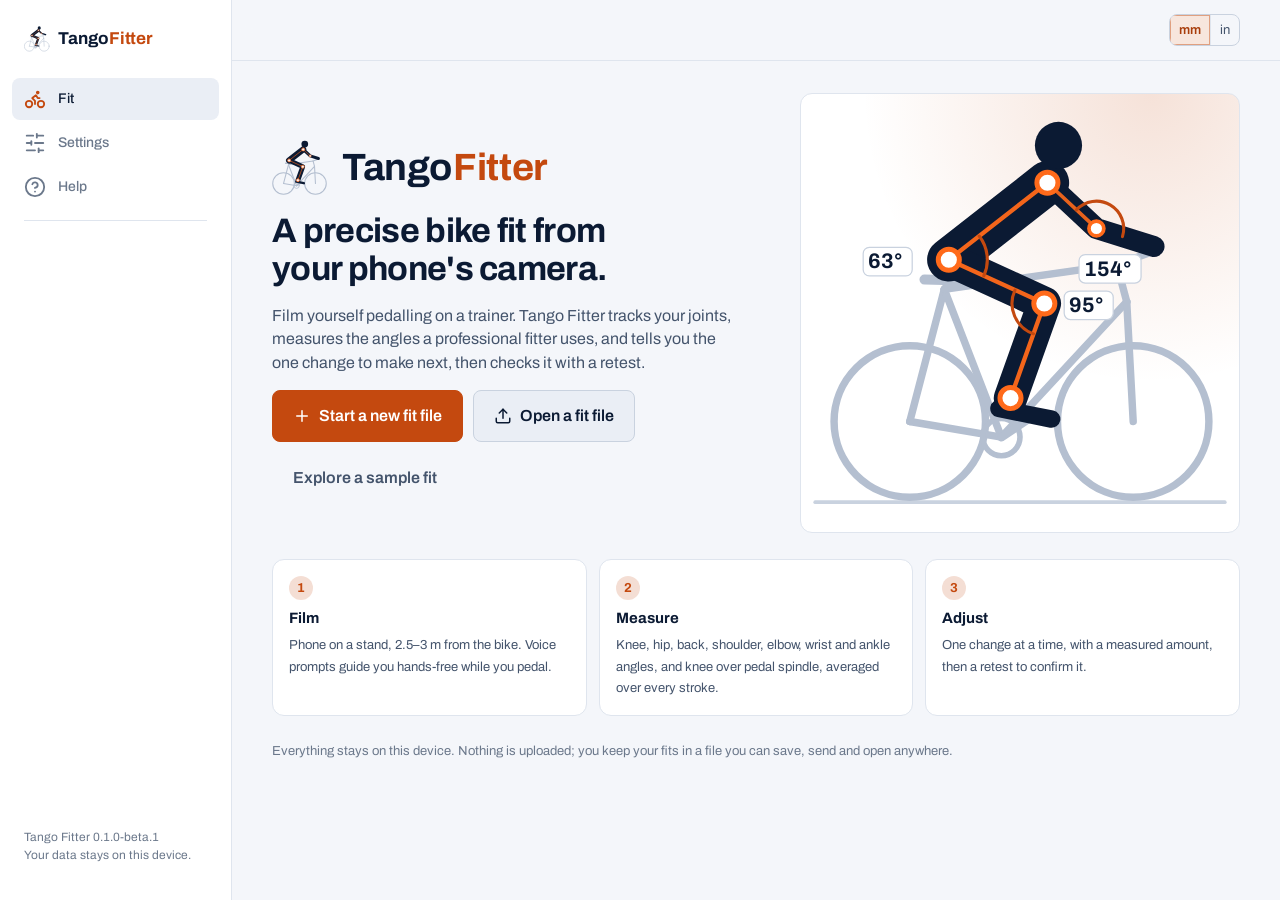
==== index.html @ b46b6b31 "Tango Fitter Beta 1 Single-file bike fit app: on-device pose tracking, six-tap calibration, side-vie" ====
<!doctype html>
<html lang="en">
<head>
<meta charset="utf-8">
<meta name="viewport" content="width=device-width, initial-scale=1, viewport-fit=cover">
<meta name="theme-color" content="#0A1220">
<meta name="description" content="Tango Fitter: a precise bike fit from your phone's camera. Measures your joint angles while you pedal and tells you the one change to make next.">
<meta name="apple-mobile-web-app-capable" content="yes">
<meta name="mobile-web-app-capable" content="yes">
<meta name="apple-mobile-web-app-status-bar-style" content="black-translucent">
<meta name="apple-mobile-web-app-title" content="Tango Fitter">
<title>Tango Fitter</title>
<link rel="icon" type="image/svg+xml" href="data:image/svg+xml,%3Csvg%20xmlns%3D%22http%3A//www.w3.org/2000/svg%22%20viewBox%3D%220%200%20600%20600%22%20width%3D%2264%22%20height%3D%2264%22%3E%0A%20%20%20%20%3Crect%20width%3D%22600%22%20height%3D%22600%22%20rx%3D%22132%22%20fill%3D%22%230A1220%22/%3E%0A%20%20%20%20%3Cg%20transform%3D%22translate%28300%20306%29%20scale%28.8%29%20translate%28-598%20-340%29%22%3E%3Cg%20fill%3D%22none%22%20stroke%3D%22%234A5C7C%22%20stroke-width%3D%2212%22%20stroke-linecap%3D%22round%22%20stroke-linejoin%3D%22round%22%3E%0A%20%20%20%20%3Ccircle%20cx%3D%22412.4%22%20cy%3D%22514.8%22%20r%3D%22122%22/%3E%3Ccircle%20cx%3D%22772.4%22%20cy%3D%22514.8%22%20r%3D%22122%22/%3E%0A%20%20%20%20%3Cline%20x1%3D%22412.4%22%20y1%3D%22514.8%22%20x2%3D%22560%22%20y2%3D%22540%22/%3E%3Cline%20x1%3D%22412.4%22%20y1%3D%22514.8%22%20x2%3D%22468%22%20y2%3D%22302%22/%3E%3Cline%20x1%3D%22560%22%20y1%3D%22540%22%20x2%3D%22468%22%20y2%3D%22302%22/%3E%3Cline%20x1%3D%22468%22%20y1%3D%22302%22%20x2%3D%22746%22%20y2%3D%22262%22/%3E%3Cline%20x1%3D%22560%22%20y1%3D%22540%22%20x2%3D%22762%22%20y2%3D%22322%22/%3E%3Cline%20x1%3D%22746%22%20y1%3D%22262%22%20x2%3D%22762%22%20y2%3D%22322%22/%3E%3Cline%20x1%3D%22762%22%20y1%3D%22322%22%20x2%3D%22772.4%22%20y2%3D%22514.8%22/%3E%0A%20%20%20%20%3Cline%20x1%3D%22468%22%20y1%3D%22302%22%20x2%3D%22478%22%20y2%3D%22286%22/%3E%3Cline%20x1%3D%22436%22%20y1%3D%22286%22%20x2%3D%22514%22%20y2%3D%22288%22%20stroke-width%3D%2216%22/%3E%0A%20%20%20%20%3Cline%20x1%3D%22746%22%20y1%3D%22262%22%20x2%3D%22815.9%22%20y2%3D%22236.8%22/%3E%0A%20%20%20%20%3Ccircle%20cx%3D%22560%22%20cy%3D%22540%22%20r%3D%2230%22%20stroke-width%3D%229%22/%3E%0A%20%20%20%20%3Cline%20x1%3D%22560%22%20y1%3D%22540%22%20x2%3D%22612%22%20y2%3D%22505%22%20stroke-width%3D%2214%22/%3E%0A%20%20%3C/g%3E%3Cg%20fill%3D%22none%22%20stroke%3D%22%23E9EEF6%22%20stroke-linecap%3D%22round%22%20stroke-linejoin%3D%22round%22%3E%0A%20%20%20%20%3Cline%20x1%3D%22475.3%22%20y1%3D%22254.2%22%20x2%3D%22634.2%22%20y2%3D%22130.1%22%20stroke-width%3D%2270%22/%3E%0A%20%20%20%20%3Cpolyline%20points%3D%22475.3%2C254.2%20629.2%2C324.6%20574.7%2C477.1%22%20stroke-width%3D%2254%22/%3E%0A%20%20%20%20%3Cpolyline%20points%3D%22556%2C494%20641%2C511%22%20stroke-width%3D%2228%22/%3E%0A%20%20%20%20%3Cpolyline%20points%3D%22634.2%2C130.1%20713.1%2C203.8%20805.9%2C232.8%22%20stroke-width%3D%2234%22/%3E%0A%20%20%3C/g%3E%3Ccircle%20cx%3D%22652%22%20cy%3D%2270%22%20r%3D%2238%22%20fill%3D%22%23E9EEF6%22/%3E%3Cpolyline%20points%3D%22634.2%2C130.1%20475.3%2C254.2%20629.2%2C324.6%20574.7%2C477.1%22%20fill%3D%22none%22%20stroke%3D%22%23FF6A1A%22%20stroke-width%3D%227%22%20stroke-linecap%3D%22round%22%20stroke-linejoin%3D%22round%22%20opacity%3D%22.95%22/%3E%3Cline%20x1%3D%22634.2%22%20y1%3D%22130.1%22%20x2%3D%22713.1%22%20y2%3D%22203.8%22%20stroke%3D%22%23FF6A1A%22%20stroke-width%3D%226%22%20stroke-linecap%3D%22round%22%20opacity%3D%22.9%22/%3E%3Ccircle%20cx%3D%22634.2%22%20cy%3D%22130.1%22%20r%3D%2217%22%20fill%3D%22%230A1220%22%20stroke%3D%22%23FF6A1A%22%20stroke-width%3D%228%22/%3E%3Ccircle%20cx%3D%22475.3%22%20cy%3D%22254.2%22%20r%3D%2217%22%20fill%3D%22%230A1220%22%20stroke%3D%22%23FF6A1A%22%20stroke-width%3D%228%22/%3E%3Ccircle%20cx%3D%22629.2%22%20cy%3D%22324.6%22%20r%3D%2217%22%20fill%3D%22%230A1220%22%20stroke%3D%22%23FF6A1A%22%20stroke-width%3D%228%22/%3E%3Ccircle%20cx%3D%22574.7%22%20cy%3D%22477.1%22%20r%3D%2217%22%20fill%3D%22%230A1220%22%20stroke%3D%22%23FF6A1A%22%20stroke-width%3D%228%22/%3E%3Ccircle%20cx%3D%22713.1%22%20cy%3D%22203.8%22%20r%3D%2212%22%20fill%3D%22%230A1220%22%20stroke%3D%22%23FF6A1A%22%20stroke-width%3D%226%22/%3E%3C/g%3E%3C/svg%3E">
<link rel="apple-touch-icon" href="[data-uri]">
<link rel="manifest" href="data:application/manifest+json,%7B%22name%22%3A%20%22Tango%20Fitter%22%2C%20%22short_name%22%3A%20%22Tango%20Fitter%22%2C%20%22display%22%3A%20%22standalone%22%2C%20%22orientation%22%3A%20%22any%22%2C%20%22background_color%22%3A%20%22%230A1220%22%2C%20%22theme_color%22%3A%20%22%230A1220%22%2C%20%22start_url%22%3A%20%22.%22%2C%20%22scope%22%3A%20%22.%22%2C%20%22icons%22%3A%20%5B%7B%22src%22%3A%20%22data%3Aimage/png%3Bbase64%2CiVBORw0KGgoAAAANSUhEUgAAAgAAAAIACAIAAAB7GkOtAAAQAElEQVR4AexdBWAbR9bWCs22zOw4iZM4Mcchh5kabJMyM16vDFf8r3Rtr8x4pXDDzOgY4pghjuPEzDJbsuh/shxZWu2sJFuwkqfdrGffvJl584123syb2TdsF%2B8R%2BMIIYAQwAhiBYYgAm4X/wwhgBDACGIFhiQBWAMOy2XGlMQIsFguDMOwRwApg2P8EMAAYAYzAcEUAK4Dh2vK43hgBjMCwRwArgGH7E8AVxwhgBIY7AlgBDPdfAK4/RgAjMGwRwApg2DY9rjhGACMwXBG4Xm%2BsAK4jgf9iBDACGIFhhgBWAMOswXF1MQIYAYzAdQSwAriOBP6LERguCOB6YgT6EcAKoB8I/AcjgBHACAw3BLACGG4tjuuLEcAIYAT6EcAKoB%2BI4fMH1xQjgBHACKgRwApAjQO%[base64]%2BOBYjgBHACDgsAlgBOGzT4ophBDACwxUBY%2BuNFYCxSGE%2BjABGACPgYAhgBeBgDYqrgxHACGAEjEUAKwBjkcJ8GAF7QQDLiREwEgGsAIwECrNhBDACGAFHQwArAEdrUVwfjABGACNgJAJYARgJlP2wYUkxAhgBjIBxCGAFYBxOmAsjgBHACDgcAlgBOFyT4gphBDACwxUBU%2BuNFYCpiGF%2BjABGACPgIAhgBeAgDYmrgRHACGAETEUAKwBTEcP8GIHBIBAcFBSfEDdhfLSvr%2B9g0huTBvNgBExEACsAEwHD7BgBIxBwc3NbsXzZp598uH/v9sz0M%2BWXC8%2BePrpj68Y9u7ZlnD8Fj%2BdOH9u%2BdeObr786ffo0I/LDLBgBiyCAFYBFYMWZDk8EvIXCu%2B687fdff8zLTv/8s49WrVg%2BbuxYH29vfTSCggITEuLuvuv2P/73U87FNFAVy5YuZuH/MALWRQArAOvibcHScNa2RMDF1eXppx4/dfzQW2/8a8aMFJNE8XB3B1Xx1RefHD20F6sBk6DDzENEACuAIQKIkw93BHg83r333nXy2MF/PPW4q5vrUOAYOTIS1MDO7Zunp0wdSj44LUbASASwAjASKMyGEaBAwN/fD0z5r7/6kq%2BPD0X0oEhxsTF//Pbzv99%2Bg83Gr%2BegEByGiQZbZfwLGyxyON2wR2D8%2BHG7tm%2BZMCHaEkjcftvN//vlB7ehTSksIRjO05EQwArAkVoT18V6CCyYP2/rpj8DAvwtV%2BSM6dN2bNsEdiHLFYFzHuYIYAUwzH8AuPqDQeDxxx7%2B/tsvnJ2dB5PYlDSjRo0EHWBoScCUHDEvRkALAawAtMDAQYyAEQjMnDn9maefJAjCCF4zsLi7u332yUdBgYFmyAtngRHQRQArAF088BNGgBaB6OhxX33%2BCdu6y7M%2BPt4/fPeVQCCgFQ1HYgRMRgArAJMhY1oCLI/VEPD2Fv74/VcwJLdaiZqCYKn5o/%2B8q3nEAYyAWRDACsAsMOJMhgUCb77xr%2BCgIFtV9YblS2%2B6cY2tSsflOiQCWAE4ZLPiSpkfgbjYmBXLl5o/X1NyfOmFZ/HGUFMAc3jeoVYQK4ChIojTDwcEwOj/9luv2bymsBjw2KMP21wMLIDDIIAVgMM0Ja6IBRG45eZ18XGxFizA6Kzvu%2BeukGCbmaGMFhMz2gcCWAHYRzthKW2IgKury7P/fMqGAmgXLRDwX3zxOTUF3zECQ0QAK4AhAoiTOz4C8%2BbM8fYWMqeeixfOd3dzY448WBL7RQArAPttOyy5lRBYuGi%2BlUoyrhg%2Bnz9n9izjeDEXRoAOAawA6NBhdBwWzioI8Hi8ObNmWqUoEwphmk4yQXTMyiQEsAJgUmtgWZiHwMSkRJt8%2BUWPxOxZM0Az0fPgWIyAQQSwAjAIEWYY1gjMmjWDgfX3cHdPmYoPjWFgy1hJJHMVgxWAuZDE%2BTgmAokJ8cys2Pjx45gpGJbKjhDACsCOGguLagME/Hx9bVCqEUW6e7gbwYVZMAJ0CGAFQIcOjsMIeDCwn%2B1rFcZqpj7p8M0%2BEMAKwD7aCUtpEwS4XK6Xl6dNijZYqJ8fQ6cmBiXHDMxBACsA5rQFloRxCAiFQsZutvFw92AcXlgge0MAKwB7azEWFth6CIhEIqlUar3yTCmpvaPdFHbMixGgQAArAApQMAkjoEZAJpO1trapw0y7NzY2MU0kLI/dIYAVgN01GRbYqgg0NjG0n2WsYFZtnuFWmLnrixWAuRHF%2BTkWAowdaGMF4Fg/NNvUBisA2%2BCOS7UXBBirAJoaGDo1sZeWxXICAlgBAAj4wgggEbiYnYOMs3aETnmFxcU6z/[base64]/lMvlTKhRVVX1n39uZIIkWAYHQAArAAdoRFwFiyNQcql0%2B47dFi/GiAL%2B8%2BEnvb29RjBiFoyAYQSwAjCMEebACAACn33xlUQigYD1L02JoId2792necQBjMAQEcAKYIgA4uTDBQGwvXzw0Sc2rG1PT8%2Bzz71kQwFw0Y6HAFYAjtemuEaWQuCXX37buWuPpXI3lO/rb/67oLDIEBeOxwiYgABWACaAZRtWXCqTEHjplddt8gnuXxs2b922nUlIYFkcAQGsAByhFXEdrIaAWCx%2B6NEnu7u7rVYiFJSWnvnGW/%2BGAL4wAuZFACsA8%2BKJc3NkBIICA5/951Mbfv/FxcXFavVsam5%2B/ImnZTKZ1UrEBTEHAUtLghWApRHG%2BTsCAgkJ8f/7%2BftzZ4498fgj/gH%2BVqvSnr37Z8xa0NzSYrUScUHDCgGsAIZVc%2BPKmoyAq5vr22%2B%2Btm3zn7NmzTA58RASyOXy/3vn/Sf/8azN954OoRI4KdMRwAqA6S2E5bMhAvPmzD52cO%2Bdd9zKZiPfFCWLBZd5hTxzNnXNjbf8/Mtv5s0W54YRICGA/FmT%2BPAjRmBYIcDn89979%2B2ffvzGoMGHYLHgYplJDZRcKr3jrvvuvPv%2BvPwCyBNfGAGLIoAVgEXhxZnbJQLBQUE7t2%2B6Zf1NJkmvVgMmJdFmvnz5ygsvvbpk2aqz585r03EYI2A5BLACsBy2Q8wZJ7cNAnNmzdy/b8e4sWOtULxCoci8kPX%2BBx/Pmb9k4ZIbtmzFO/2tgDouYgABrAAGsMChYY4AGPpfeP6Zn3/61sPd3TpQtLd3vPDSv7774adr1yqsUyIuBSOgjQBWANpo4PDwRcDH23vzxt8fffgBgjDBlsNpuCwoOuKcscH1xFfO534V5O7hXc1gyYz11unl5fnDt19xOJzhizuuOSUC1iJiBWAtpHE5DEYgKTFh357tE5MSjZSR03zVfc9bvh/O9Pl8ieefj7jvfM31yCfu%2B/7tuflp4Y%2B3%2Br%2BT5PXbg045u1hKw/uDRo2KfPyxh40sF7NhBMyLAFYA5sUT52Z/CDxw3z2bNvzm7%2B9njOjs9nqPLc/6fLrQ%2Bfzv7LZa6iRSMf/ScY8tz/h8sQwC1Dxa1Ccff2TkyEgtAg5iBKyEAFYAVgIaF8NABFzdXH/49stXX3mBy%2BUaIx6n8Yr3N6udcnYaM7SHDDkNpTAVcDn9PYRpLij9ww/e0WLAQYyAlRDACsBKQONimIZAeHjYvt3bFyyYZ6Rg3Oo87%2B9uYnc0GsmvYXM7%2BB%2B3fQb6d7BBpaRM1STBAYyAdRDACsA6OONSmIXA/Lmz9%2BzcGh4WaqRYbFGV8Jd7CHG7kfwkNpdzv7ic%2BpZEJD2uWbWSRMGPGAFLI4AVgKURNjl/nMCiCBAE8czTT/7w/dfuRu/1JMQdwt/vJ8Rt%2BoIdriX%2BL499w3Fu0Fbe5P3cJ9I5v5Wxm8QUa79uhz7iFx/Vz0FDWbp4oUAg0DziAEbACghgBWAFkHERTEHAw93j9//99OQTj4IaMF4mt8MfcxrKSPxFbax5hzmrT/LeL%2BAer2e3y4iCNvYvVziPZnDj9vJ/usxW6G0B8tz2IoGeQ8CCxJLFC0ml4EeMgEURwArAovDizBmEQPS4cXv3/D3dRFM7p6XCOf1PUjX%2BW8SevJ%2BX1ky9f79NSjyVyZ17hCeS6KQjelpdTv%2BgQ9J9WLFimS4BPw03BKxdX6wArI04Ls8mCKxZvXL7to2hIcGmlu58/g/Snp/zjcRrOVxFvws4ZH6ZzexH0smbi1zO/85SyFFpkicmoaIwHSNgCQSwArAEqjhPBiHA4/HefefN/370vkDAH4RYTgX7tVN1SZV3nyN369oM2uE91extFTrfFROSTn7ZGW0e7bCnh0d4eJg2BYcxAhZFACsAi8KLM7cxAoGBAds2/3nrzesHJwe3Ko/0tdfmCnZVj06fTp/zJ0VkM5FT/gFUEqDHxcTAHV8YAesggBWAdXDGpdgAgWnTpuzd/Xds7OC7VF51Dknuc42mvTLZIqKjV2dTELcql5Sn9mN4uLE7U7VT4TBGYHAImPZrHlwZOBVGwPoIPPboQ3/87ydvoXAoRet/9nW20YThPxStZBGpzTpvGaeT7lMyVzc3SIUvjIB1END5aVqnSFwKNQKYaiYE3Nzcfvz%2Bq%2BeffZrNHurPm93VrC1UQ4/yWpfJecKisXYmRFcLzTqwO1YA2mDhsIURMPnXbGF5cPYYgSEhMGb06D07t86fN3dIuVxPrOQ5XQ%2Bq/gr5LIKlVIVM%2BSckfd3F5rLY5IUBU/LDvBgBsyGAFYDZoMQZ2RyBG5Yt3bF9c0REuLkkUbj5amfF4xBjPUxWAAleOkkUbnRuRzu7urRLxOFhgoCtqokVgK2Qx%2BWaEwEOh/P6v17%2B4vOPnZ11xuxDLEPh4kPKIU63NyfFUj4m%2B%2BgqAA8dpUJK0tBIt0JAYsaPGIEhIoAVwBABxMltj4C/v%2B%2BWjX/ce8%2BdZhdFGh5PyvPxhLGP%2BAAAEABJREFUMXLSd2EkBtLjbSPkzrqfDUhDyHlqJykpLtF%2BxGGMgEURwArAovDizC2OwKTkiXt3b09MpOtVBy2E3H%2BM3GeEdvJkX9bjYxXaFJqwn0D58UQZiUEcq%2Bfv4TqHQqHIukjeeHo9Ev/FCJgfAawAzI8pztFqCNx7711//fGLr4%2BP5UrsnnE/KfO34uRhLjpWHRKD5vG7KTIPns62UVnAWOmIyRoGUkAsFvN4uvMFEgd%2BxAiYFQGsAMwKJ87MWgg4OQm%2B%2BfKz1199iWvcYV6DlqsnfrVSoLM3H0w6x%2BZLp/vRzQM8ecq/pksXB5P1ROfi52kkcXFx2fjXb0IvLxoeHIURMCMCWAGYEczBZYVTmYxAeHjYju2blyyxuPNkdlud8Lf7WQopScRgV9bBedL3EmQ8gtzFA%2BecAHnWMumqMHKUNDS2d8wcYKC5JoyP3rZ1g78/3U4hmuQ4CiNgEgJYAZgEF2a2PQLqw7zGRkVZWhReeZr3Dzdz6wpZVDv3CYJ4apyiam3vnjnS12Nly0MUj0bJf5kmLbihd%2B9ceaAzhXSEpIvTUkERoUuKHBGxY9umESMidMn4CSNgfgSwAjA/pjhHCyEAfe7zz/3TpMO8Bi2Jy9mfvP58lFCfAkYQqi/CCIqXxY1HzA1UvjhBsXmm7KOJ8vURyhE65qLr5SuVCmdPoqfD64%2BHuI2Xr1ORf4OCAv/esmHc2DFIDhzhGAjYuhYUv2lbi4TLxwhQIACW8d//99NjjzwIaoAi2nwk6KY9Nz7pevwLFkvLyk8QssAx0rBB%2BetncxTOXkoOXyVjd5vnH4/wavJVYdp/QqHX5o1/JCTE0XLhSIzAkBDACmBI8OHE1kEgNmb83t0mH%2BY1CNk4DZeFP9/Gv3yalFYybkHLg1tED23snvUIKYr%2BURYY3fTk/t7RKQNski6PDU/yrmUMUBAhd3e3DX/8mjJtKiIekzECQ0UAK4ChIojTWxqBW29Zv3XzX2AVsXRBgvwDwp/v4IgqdQpiczsXv9h%2B00csvjOLYHcueq7lsR2ygHE6PFQPSr5z59KXgFnhN7J9/Se9Y%2BcNcEnFHpue4ZeeGqAgQk5OTr/%2B/N2C%2BVppEZyYjBEYBAJYAQwCNJzESgjw%2BfyPP3zv3X%2B/CQHLFqmQux380GPHS4RMrF2QwtVHdPcvPZNu1SbKgmNantjVdsuX4onrgEE7ShVmc3tHTutc8mLzPw53T3%2BAxe7z%2B8bmdqx5RxJ3g4pB/U8hc//7JafcPeonmjuPx/vum89XrdRKS8ONozACpiCAFYApaGFeKyIQEhy8fdvGtWtWWbpMoqvF67cHnTP%2BJBUkDY1veWiLLCSWRFc9EmxJzJL2Ne81vZzW%2BK%2Bs5qcPiR7c1PL4rqYXzzW8Vdh63%2B/dMx5UeAaqOLX%2BdS57VTzp5gGCUum67x3njI0DFESIzWZ/8vEHt9%2BmlRbBickYAZMQwArAJLjMyYzzokFg1swZe/f8PT7asKWFJhNjorhVud4/rOdVZZGYu6fc2XrXz0pXbxJd/1Hp5CH3HSmNmCgLGq9w9wczkT6PhtI1/%2BnumQ9qHiHgcvQzl9M/QoD%2BIgji32%2B/8dSTj9Gz4ViMgEkIYAVgElyY2RoIQDf3y0/fenp4WLow5/S/hL/dx%2B5s0i5IyXNuW/9J18Jn%2B6032nHmCPdMv69r0XPaOTmf/cnt0IfaFFT4n/944rVXX0LFYjpGwFQEsAIwFTHMb0EEPNw9fv35e%2BjmwOhhwWJYLNUnvj/e5nboPyyFjrM2ufcI0f1/9Y6Za9HSxUk3dq58k0UQmlIEWX%2B7737TGD%2Bj9917F5iDCGIgrSYTHLAfBJgiKVYATGkJLMeYqKjdu7bOnjXD0lAMfOKrW1Jv1OyW%2B/%2BS%2B0bqki3yJBm/uGPt%2B6pvjK9nzy846LH9RZJCuh6p83f1qhWwLGxpJ0g6ReIHB0UAKwAHbVh7q9aa1St37dgSHhZqacFdzv7o9ecj/Z/4agojOJ3zn2m7%2BTOWwEVDs3SgN2pW%2B83/ZWmdOsm7dNpj8z9ZMonBohcumP/rz98JBKTTJg2mwwwYAR0EsALQgQM/WB8BDofz9puv/fej9wWCvm9lLSbB9U98v2TpnuurcPYS3fVTz7S7LFYyOWPNszRiUvutX7Cc3DUU3tVMz7%2BeIHq7NBRUYHrKtA1//Orm5opiwHSMgEEEsAIwCBFmsCAC/n2Hed15h85Ge0uUx0F84isLjhE9tEUWlmCJQo3JUxoc03rHd0qXARfQ3Jp8z98fYXeLDCZPTIzfvPEPLy9Pg5yYASNAiQCbkoqJGAErIGDRw7y05RcUHBT%2Bcif5E18Wqyf5VtHdvyrcbex7GVYd2u7%2BSekZoJGZ03jZ87f7YaVaQ0EFoseN/XvrRn/sPhoFEKbTIoAVAC08lojEefYh8NAD923481eLHualKkf9ie/2Fwlpj%2BpR86/PwUPnkhdZHMuewNXTI66srNIUiwrIPYNb7/xB4R2mYWC31nr98aCR7qP/3rohNDREkxYHMAJGIoAVgJFAYTazIeDs4vzNl5%2B9/NJzHE6fmwSzZUzOCPWJr8KVwsEDObE5nisqq1auuWnxslWZF7IM5qdw8wMdIPcbreEkOpqMdB%2Bt/moau4/WQIcDRiKAFYCRQGE28yAwcmTk7u1brXCYF%2BoTXymNgwfzVLE/l%2BMnTy1bseby5Ss9PT2333nv0WMn%2BiPQf5TOnm13fgvLEgMsRruPhrkUrAdg99ED0DEyxDShsAJgWos4sjyLFy/YtX3LqFEW32jvnLFB/xNfQLZ76l1GOngA5kFfcrn8Px9%2Bct/9j3R19m/m6e2VPvjw47v37DOYp5Lv2nbbl9IRyQOc2H30ABY4ZGYEsAIwM6A4O0oE2Gz2Ky8//%2B1Xn7u6ulAymI3Y2%2BPx94tuBz8gfVHV7%2BBhwTMWcvCgkV/U2nr7nfd9890PGoo6oFQqn3r6uY2btqgf6e5cQfv6T6RjZg7wSLH76AEwcMiMCGAFYEYwcVbUCPh4e8N674P330sdbT4qLJl6/3K7oPAgKUu5MFz0wEZLO3iAQvMLCpfesDotHXHYC4v18qtvfPb5V8Bp4GJz29d8oO8%2BWr9q%2Bvlg99H6mGAKCgGsAFDIYLp5EEhIiN%2B3%2B%2B/Jk7RsGubJmJwLv/Sk8KdbOY1XSBG9UbNbHtgo94kg0c3%2B%2BMefG9fedGt9XQN9zp9%2B/tUbb/4bJgT0bCyC0Hcf7bbrTew%2B2gBuONoUBLACMAUtzGsiAnfecevmDb/5B/ibmM5EdqXS9cSXnhv/QUj6be796QlO54JnreDgoadH/NiTT7/2xttSqbS/aNo/v/3xF5iDFAqtM4cR/F3zn%2B6e8YB2JHYfrY0GDg8RAawAhgig8cmHF6eTk%2BDzzz5%2B%2B83XwCJh0ZoTPW2eGx53OfMjS9c/Zr%2BDh6l3WrR0yFy913P//kMQNv7as3c/LAsbozB6ZtyP3UcbDyzmNAkBrABMggszG4VAeHjYju2bVyxfahT3EJi4dcXeP9zCv3KOlIfMWg4eNHs9SQIY83js%2BMm77nmwu7vbIPMQ3Ud/8N6/CUJXPRosEjMMDwSwAhge7WzFWs6fO3vPzq1jo6IsXaYgb4/wl7vY7bWkgnqs4uABDDgffvyp9l5PkhjGPJ5PS193yx3t7e0GmYfiPnr9urXYfbRBhC3LwNTcsQJgasvYp1z//McTP3z/tbv7gHtLi9RD1uu27/88dv6LJe/Vzl/JdWpf%2B6EVHDyIWltvu%2BPer7/5Xrv0wYULC4vX3HRrU3OzweS92H20QYwwg4kIsE3kx%2BwYAWoE1Id5PfXkYwRhWWsDu61O%2BOs9zlnbSHLIPUNE9/8lGb%2BQRDf7o8G9nqaWeOVK%2Beq1N1dVVRtM2O8%2BWjDgAhq7jzYIGmagQQArABpwcJSxCESPG7d3z9%2B2PMxr9HTRg5vkfiONlXiwfH/%2BtcmYvZ662Rt%2Bqq6uAR1QVkbew6qfUhoc03bHt/ruo2ExXJ%2BZREnE7qNJiAz7R6wAhv1PYMgArFm9cvu2jaEhwUPOyUAGLmd/8frzUfJhXix219wn2m75SunkZiD90KIlkt5//PP5f73%2BljFbdwZRVHNLC9iCCgqKDKaV%2BY3Wdx/t9fuDMDcymBa7jzYI0bBiwApgWDW3mSvL4/HefedNKxzmxZJ0e2x5xvX4ZyyWzt55pZNn653fd0/X2Slv5kr2ZVddU7Nqzfpdu/f2PVnq1tHRAWvCxrgOleu7j26pxO6jLdUwjpsvVgAWb1tHLSAwMGDb5j9vvXm9pSvIaSr3/uk2QckxUkGygHEtD22WRlj8G%2BPjJ08tXbam5NIlkgCWeOzp6Vl38x2HDh01mPnQ3UdPnz7NYCmYwbERwArAsdvXUrWbNm3K3t1/x8bGWKqA6/kKio4Kf7qN03L1OqH/b0/SjaJ7f1N4DJyi1R9h1j8KheLjTz6/7/5HOjo7zJqxgcweefwpo1yHGnIfDbrT%2Bfzv7ttf8f5mtf9bMd5fLPfY%2BpzL2Z%2B5tQW%2BPj5//O%2Bn9POn3n33rXlzZsNkzoBMONoREcAKwBFb1cJ1euyRB6Hv8BYKLVuOQu56%2BGOPbc%2BSD/Pi8NtXvdO57DUWl29RAdR7Pb/86luLlkKZubLPdegvv/5OGatNRLqPvprmeuIrny%2BWue95y/nCZm51Pksq5taXOGXvcNv/rvdXq9z3vg0UP1/fW9ev%2B%2BnHb3Ky0r7/5ssVNyxzd7PwFl5t6R0/zPQaYgXA9BZilHxubm4/fv/V88/9k8227C9HfZiXSxq5B1R4BLXc/4ckdrmlYTH7Xs9BCPz2v98zynWovvtoSafw57tdj3zCkiN9Ezmn/ubz5XJudZ5aMGdnp4UL533%2B6UdZmWdBu991523%2B/r7qKHx3YAQs%2Bxo7MHDDsGpjRo/es3Pr/HlzLV13blWu9w/reVVZpIJ6I6e0PLRJ7j%2BGRDf744aNFtnrOQg5P/38q5deeR0mBAbS9rmP7p2wWMWmVHC6W0nHIajoev84zde8v1/PabisHcPlcmFt4K03/pV27tSuHVuefOLRsWMsDri2ADhsTQSwArAm2nZc1g3Llu7YvjkiItzSdXDO3Cj87X52Z5NOQUpW18yH2277VunkoUM394N6r%2Bcr/zLPXk%2BzSLdp81ajXIcSRMeKN8WTbmaL21kspabomi7WixfZ8w5zfLfwZhzk/iODXaa9nCGXem56GqUtYmMmPPP0kwf27Th57OCrr7wweVIyQVj2Kz%2BN2DhgHQSwArAOznZcCofDee3Vl7/4/GOwEli2GjKJ%2B45X3Q68z1LoGC6UArfW27/pnv0oy8K9j3X2eg4CQ7XrUFBOBtPKvcMJLbPPz5eJxP28L0u4ac2cHjlxUcT%2BsYw7cR/v//IGXnxufbHrsS/ocw4PD3vgvns2bfgtI%2B30B%2B/9e/78uXy%2BZRdg6OXBseZCYOB3YK4ccT6OhAAYgrds/OO%2Be7fpi48AABAASURBVO%2B0dKXYrTXCn%2B90yidvtJf5jW55aIt0pMU3LJ45c85qez0HAeax4ydvv/Neg65DXU7/qMn8VD3xZCavU0Yes0uVxPsF3O8uDbz7rmd/Yil1PrDQZEIK%2BHh7r1%2B39sfvvrqYmfrd11/cuHa1p4dl52QkAfCjeREY%2BBGYN1%2BcG8v%2BIUhIiN%2B7e3tiYrylq8K/fNb7h5u5DeSN9pIJy0T3/6nwDLKoAAqF4pPPvrzzngesvNfT1EpdyLq4jtZ1KCHp4jaWqrPtkirvSeWqw5T3V3M4VZrjc6Ribl0xJRuK6OLivGjR/I/%2B8%2B6FjLN//fHrPffcGRBo4WN/UKJg%2BhAQwApgCOA5dNJ7771ry8bffX18LFtLpdLl5DeeGx4nJNqWaRaLzetY%2Bmr7mndZXIFFBWjv6Ljr3gc//%2BJri5ZirswLaV2H8iqyWMp%2B6396M7teTNCUCxahQ3UDDLyKizTMNFFgIZw2dfIb/3r5/JkTe3f//fRTj4%2BPjqbhx1GMQgArAEY1ByOEcXISgMX/9Vdf4nLphpBDl5XoUR3m5Xr6O9ZAR6TKVeHuL7r3f%2BKJ61QPlvyn2uu5bPXZs6mWLMTMedO4DuVVDnTiBa26mFJJkSca4OFVZVOxmEYbHz3uH089vnf3ttMnj8C6ESgGS28XNk0%2BK3LbS1FYAdhLS1lJTlju27F98w3LbHaYlzR8YstDm2VB4y1d4QMHDq9YdVNNba2lCzJ7/tXVNTeuv7WktN/ao8mf3V6vCTdJNEFkoEkyoAA4bebEITQkGNaNwDSUfSEVzESLFy%2BAUQVSDhxhOwSwArAd9swr2caHeSlZ3Sn3td75g9LZy6LYyOXyd9/78NEn/mHRUiyaeUND07r1d5Bch8oCxmoKjRX224I0FP1ArNcAj8zfIie4ubu7w0Lxt199npWR%2BsO3X8ICspenp74kmGIrBLACsBXyzCqXIIjnn/unNQ7zksvc9r9LcZgX36Xt1i%2B75j3FIiz7m2xqbr719nt%2B%2BOkXCzaAVbJWuw5NPZ%2BmKU0WPDBtitPq3DUMpECC94ACkFp4yuXs7LRgwbwP3vs3LBpv2vDb/ffeHRQYSJIHP1ofAcu%2BbNavDy5xEAgIvbx%2B/99Pjz3yIEEM2AQGkY/BJOyOBq//3et8YTOJU%2B4zouXBzb2jZ5DoZn%2B8eDFn%2BYo1GZkXzJ6zTTLs6em5654Hjx47oS5dGjRBHYB7lAdrfbgcAqhrhp9ifsDA1k9t5YFKYhY6rApMnpT8r1dfPHfm2P59O555%2BsnYmAG9ZZYicCbGI4AVgPFYOSYnvH57d/89PWWqpavHq8gSfr%2BeV9PvfEZTnGTcgpb7NyiEoRqKhQK//7Fh3S13gPHEQvnbJFuZTPbgw4/3uw7lO4uTbtSI8cNUGUoHTPdTbJ0p5bD79T2su8gCbdALjxsz5sknHt21Y%2BvZ00fffP3VlJSpHA5HIz8OWAEBrADMDrI9ZXjrzeu2bPorKMjik3Hn1N9UR1b1tOqgw%2BZ2Lnqh/aaPWHxnHbq5H3p6xE8%2B9ezrb/6fXE43KDZ3sVbKT9nnOnTjpi1QXseyVxRu/U7cuGzilxQ5dPSJQgVb7RxCqZzgqfhxivTQfJk7v7/3Z3EF7Td9yLLw5A9ko7mCg4Luvuv2P3/7GQxEn3z8wdKli8BkRMOPo8yFAFYA5kLSzvLh8/kff/jeu%2B%2B8JRBY%2BJv%2BvsO83I7%2Bl6XU6XwVrj6iu3/pmXybpYGrqq5ZvWb9nn37LV2QbfN/%2BdU3PvnsS6WTZ8fK/9OWZGmI8sxiWdM66emFvQ039aYvld0aOWD6B87Ohf%2BUe1vcxRMUZMzl6eGxetWKr7/49GLm%2BR9/%2BPqW9ess7nXcGLEclwcrAMdtW3TNQoKDt2/buHbNKjSLeWI4TdSHeUlD41se2iILiTVPMehcTp46s/yGtZcu6zi8RLPbd8znX3z90iuvi6MXdKfcQ6qJgMNK8mG58q6P%2Bq9HS8bN65527/UnBv2Fccn8uXPee/etjLTTWzf/%2BdAD94WGhjBIPpQo9kZn25vAWN6hIjBr5oy9e/4eHz1uqBkZSo88zGvKHa13/ax09TaUwZDiFQrFfz/94p77HmrvaB9SRnaVeNPmrU8/80Lj3Oda7/4J5lg0sisFrh2r/912x/csNqPN7mw2e2JS4ssvPXf6xOFD%2B3c/9%2BzT48YO7HalqSCOMgYBrACMQclxeGDN7ZefvoWJtmWrpFS4Hv1U/zAvJc%2B5bf0nnQufs3Sn09befu/9j3zx5TeWrSYjc9%2B1e%2B%2ByFWuyZQHN/zggmbCIUkZY9W1%2B6kBP8i2UsYwlRkWNevzRh/bv3f77rz%2BCVmCsnHYkGFYAdtRYQxLVw93j15%2B/f%2BbpJ2FINaSMDCUmukVefzzskvoriVEuDBc9sLF3zFwS3eyPhUXFYPY5dfqM2XM2lCFT4q9evbZy9bqX3/n00tw3G1/JaHl4W/u6/3Yueq597QeihzY1vZgKd0u72LMoFjNmpIBd6P/eeh1/YDxEnLECGCKA9pF8zOjRYPaZPcviG%2B25NQXeP9zCu5ZBwqU3anbLAxvlPhEkutkf/96%2Bc82Nt1TX1Jg9Z/vKUC6Xb9i0ZeqMOc%2B%2B%2BeG%2BoibRmEXdsx4RJ90IY3%2BFu5991QUl7R2337J18194lRiFjzF0rACMQcm%2BeW7oO8wrNCTY0tVwurBF%2BOs97I4BjzR9JbI75/%2Bz7ebPWAKXvkdL3SSS3ldefePZ51/u7e21VBl2mO%2B2v3c8/NiT42OTHnzkiQ2bt7S2tdlhJZAiTxgfvfGv3/A8AAmQoQisAAwhZHQ8Axk5HM7bb772hbUO83Lf/w7pMC%2BFs5fo7p97pt1taXBqa%2BvW3XwbjHktXZD95n/kyLFXXnkjKTll/S13/vjzrxUVlfZbF23JYWHg%2BWef0abgsPEIYAVgPFZ2xqk%2BzOvOO261tNzIw7yCY0QPbZGFJVhagLPnzi9fsTYvv9DSBTlA/kqlMiPzwjvv/mf2vMVLl6/56L%2Bf5eUX2Hu97rv3Trw1aHCNiBXA4HBjeqqJSYl7d9vyMK%2BeiTeL7v7VCubmr775/o677hO1tjK9SZgnX3FJyVdffwfLxVNSZr3x1r/Pnk2VyWTME9Moie6%2B%2B3aj%2BCzFZK/5YgVgry1HI/ecWTP//P2XQRzmpfOFKE0B16NcTn/vufEJ0mFeSq5T%2B9oPO5e%2BzOJY9jyZjo6OBx589KOPP70uDv47SAQaGpp%2B%2B/2vO%2B6%2BPzE55elnXti372BXp%2Ba4yEHmaeVka1atdHNztXKhDlAcVgAO0Ig6VVi2dPEP338lECAdPND08v3fidJwXC%2BK6Onw3Pik68mvWWonM9fpcs8Q0f1/ScYvvE6w1N%2BS0tIbVt109PhJSxUwLPPt7OzcuWvP40/9M3FSyv0PPAqLxo2NTXaBBPzgJ0%2BeZBeiMkpIrAAY1RxDFWb9urVffv5f%2BqMc%2B3t5mqIMcXAaLgt/vo1/%2BTQpj97R00UPbpL7jSTRzf64e%2B/%2B1WvWM2cZ0%2BwVtHmGUqn02ImTsGg8edqsG9fd9t0PP5WXX7W5VPQCjIqMpGfAsfoIYAWgj4m9UiZPSv7gvX8ThKH%2B2/T6aU8JBPkHhD/fwRGR9pAQXbMfb7vlK6WTm%2BnZm5ACjNRvv/P%2BU/94Viw24sxDEzLGrEgEsi5mv//Bx/MWLlu0ZMWHH3%2BanZ0LK8lIbttFeHh62K5wey0ZKwB7bTmS3J4eHl989jGJiHyUS3ll51yPfe6%2B41XPPx/2%2BvVujy3PuO17xylzs/a5sprk/SpFLnM78IHHjpcImVgTBQGlk2frnT90z3wQwha9mpqbb7vj3l9%2B%2Bc2ipeDMUQiUXi77%2Bpvv19x0y%2BRps//1%2BlunTp2BiQKK2fp0GBxYv1B7LxErgCG3IDMy%2BPjj9/39DX/hyRZVemx7we%2BdJOEvd4ECcM7cJCg6yr981ilnl8u5Xzx2vOL7n%2BneX61yytnJUmqP%2B1n9h3llbtC1%2BbNkAeNaHtosjUi2NAwXHeswL0vDZdH8m5qa/vxr0933PZSQPO2pp58Di1xnR6dFSzQm87raOmPYMI82AlgBaKNhr%2BF1N62ZP3cOWXqdDpzFkkncd73u%2B9/5Thf/Jnp7yMxaz9zaAo8tz/p8sYRXcVFN5mkf5tU/HVDFiBPWiO79TeERoHqw5L%2Bff/l97bpbGxrsY0HSkkgwK%2B/uru7de/aBRS5xUso99z7814bNDfUNthIxN8/uP2iwPnRYAVgfczOXSBDEM/94iiJTrZ6aEHcKf7rDOf0vlnLgGFiKJFokTkOZ8Jc7%2BaWnndP%2B9Pr9QXaP7kZ7Dr991TsdN7zB4iK3G2llNvig%2BjCv/3vnvcFngVNaHgEwv5w8ffrV196cMn3Omptu/eqb78vKyi1f7EAJPT2SouLigWdrhey9HKwA7L0FWcuXLgkMohuDE%2BIO4U%2B38Sr7h/MmVFgq9vrfvW4H3mWRDvPyCGq5/w9J7HITshoU67VrFauHwWFeg8KGuYmys3M%2B%2BvjTBYuXz5yz8IP//Bdsd1ZYND50dPg6fx3KTwErgKGgx4i0jz1Gu/qqkHtuepJbi3ST0CRW5ooIha7FX7tihFTCUgx8INobOaXloU1y/zHaPJYIHz12/IZVNw2Tw7wsAaDN86yqqv72%2Bx/BdjdpysxXXn3j%2BMlTEkmvhaT69NOPLJSzY2eLFYB9t%2B/EpMTocXRne7nv%2Bze/lGJwdKCGuC%2BVM2E3N2KHYNpBnv9W/pKj3P/LY3f0kpYOVPgQvWKWQgHLv90zHmy77Vulk8H9dhSZqDIy7p9Cofjwo08eeOjxzs5O41LYiAsXaxwCzS0tGzZtue/%2BRxInTXviyWd27t7badYvjf/3259Xr14zThbMpYMAVgA6cNjdw7KlS/RkHuh8eRUXnc//TmKo6GLdfJp74ynepmucq139P4AeOXG6kf1%2BATdmL/%2Bvcq3Vg%2BuJCYW89fZvuuY8ziIoYq9zaf728QwIoqEbDrSIRHfcff/X3/5gmBVz2BUC8HMQOHtcrmrbui/jyVc%2B%2B%2BjrjYdPZrZ1DNXnxMWLuW%2B%2B/Y5dIcEgYfvffwZJhEUxBYHEhHg99r7Ot4/qeuS/fX8HbulNRMJe3p5qZLs3SYgH03h3n9Vz4yOTKJ3cBzIyJjQgiDHcKp68vPzlK9ampqapHvA/R0HAxc1j5NjElLlrEqYsDAobxeWpNg4UFF/5a9uhp1/97O2Pftl98GxVbeMgqpueceH2u%2B4dREKcRI0AsiNQR%2BM7GgHbx3C53JiYaF05YJjVT2CLqvhXUvsf%2Bv6IZSww%2B0gUhjvmrZXsjVfJbM7pG/qyGextQDTqHDZs2nzj%2Btvr6kjnyVAzYyrzEeDznUMjoyfOWD551srwURMEztTO2sorav/ee/K19354/o0vN%2B04WnqlimZFSlNrWE746L%2Bf3X7nvT09PRoiDpiKAFYApiLGIP4JMeN5PJ62QErfhsWqAAAQAElEQVTWQK/tlL9POwrCr%2BRwyq/bfOCR/nr6Are2W4fFqfAQC71WrMNK%2BTAgGjkaXuZnnnvplVffZNSXpWQp8bNxCLA5nICQkXGT5k%2Bbv3Z09ER3D6Fx6VhNovYDx9Le/fS3p1/57Je/9mXnl1ImBCPhjz//unDJDV99/Z1MNrA9gZIZE%2BkRwAqAHh9Gx8bHxpDk0%2B5jBYVHtGN7ZKzvS01o7g4p8Xu5Dj/RLeJVZmvnaZZwTW3tjetu3b5jl1lyw5nYEAFv36Bx8dOnz18XHZ/i7RdEENq/RxPkqq6q%2BOmnH9avWx8dk3jvfQ9/%2BvlXn33%2B1XvvfwSjhFtuu3vipOnvvPufysoqE3I0O6ujZKjzhjtKpYZLPcLCQmmqyqvJ047NFhHa8wPtKFQ4q4X8AnNrC1DMg6OfOn126bI1BYVFg0uOUzEBAXcP71HRydPm3Rg3eX5gSCSHq7eAZJyUPd2dV0tzz5/YkZV6oPpaiVQqEYslJ06dht4fdMD3P/4Mo4S09AzjMsNcRiGAFYBRMDGTycvTCylYbw9LLtWOzdTrzbVjKcMXRGQFwO4WUXIOmhg1etT6dWtdXF0GnQNOaCsE%2BAIXsOxPmrli4oxlYZHjBE7Og5NE2iupqbiUlXro/PHtoADE3Xjv7%2BCAHEwqrAAGgxpD0vD4OgsA2lIRveTddZfayb25Nj9luKabDYYj7ShCTM5WO3YQ4aCgwFdfeSHtzImXXnzWz8%2BwM7tBFGGBJMM6SxjgB4WOSpiyYNq8NSPHJrq6ew4ODoVc3lhXmXfh5Lmj2y7lp7eLGgjC5J/o4IrGqTQIYAWggcL%2BAuRz%2B5QDVVC6%2Bgw89IVGu2tF91EM3jy4Smfd2bzC2eAnYAZzpWBwc3d7%2BMH7z5w8/J/33xk5MpKCA5NsjQDf2S1idHzitKUp89eNjZvm5RNIEIPsr1tbGkry0s4d3VqQdbK5vlJptH8qW2PggOVjBWDHjdrW3q4jvfb7SBBKZx0DUZyXyQpgki85icLNgoN0Pp%2B/7qY1Rw7u%2BenHb6ZOmaxTNfxgRQT4Ti6e3gFBoaNhgD8haXbyzBtmLr49Zc7qyDGxnkIfDoczOFm6O9vLL%2BWkHt%2Beff5QbWWpTKZjohxcnjjVEBHACsBkAJmToKO9g0YYWZCOi4hEb3JvTpNWHRWvpzNIearZzHsnCGLenNkb/vx159%2Bbb1i2FB7Nmz/OTRsBnsDZU%2BgfGDoqcmzihMRZE6cvm7n41pR5axOnLhwbNzV81AS/wDBXN08Oh2AR2ulMCPdKxFVXiy%2BcO5B%2Bate1y3mSHjNbEU0QBbPqIYAVgB4k9kO4WkHn/0QyeoZ2Vbz4rNtGyLUp9GEXjvLhKDK/S9ofnIZL9AnNFRsXF/PF5x%2BfOHbw7rtud3ISmCvbYZsPj%2B/k4eUXGDJyxJj48YkzoK%2BfsfDm6fNvTJy2aFzctAjo64PC3T29qQb4g%2Bn75XJ5Q%2B3VvIzj545uu1yY2dGKz3Jg4k8PKwAmtoqRMmVfzKXh7B09kxT76URZiLOx84D/TpSHkr7cZHMEhQe9v1/v9fuD/MtnSZlb6DE8LPTN1189d%2Bb4M08/KfTyslApDpYt9PXunr4B0NdHqfr6pJQlMxfdMn3BTUkpi8fFp4wYHesfNAL6eq7uV4SUICgULMLE/l/UXF%2BSm3r2yJbCi2eaG6tZLGN/cpQCMIzoaOJgBWDHLVpbV9fYhBxYyYInyELjtKvnyiN%2BTZEK2IZfyDVh8jtHKrTTQlh5/ewX3rUMz42PC79bJ8jby5Jb41NM6PqffOJRUAPv/vuNiIhwEAZfagR4PIG7l29AcGTE6NjohBlJ0xarxvULbpo4fUk09PVRqr7ew8uXw%2BWq%2BU29s43uITo7WsuKL549ui0n7XBtVZnCKj8MU6uD%2BUkIGN28pHT4kRkIHD58jEaQjqWvkGJT/FjpS6QTPMmdu4aNRyjfiZf9lqLXrbM5LLg0fCwWt7HUY%2BerPl/d4Hz%2BD1avNfyxgCHo1ltuPnZ433dff5GUmKAly7AIcrg86Ov9g0eMiIobFz89adqS6QvXT1%2B4bmLKkuiE6ZFj4gOCR3gI/bhGjOtNwktBO2CQSHoqrhRmntmbeXpP5ZUCqcQavwST5MfMNAiwaeJwFPMR2Lx1G42Q0ojknkm3kBhGe7DOLZa%2BMF4W4KTzZkPXP9NPcXax9OloBVt32q/kOUuDxpPyUT%2By2%2Bvcjnzk%2B9ki12OfE10taqJF72w2e9Gi%2Bdu2/LV1858QsGhZpMyt9sjhct08ffyDImBcPy4uJXHa4pQF62Yuuhn6%2BvEJM0ABBIZEegh9eTy%2BFUSi7COULKVSochJPwom/ivFWZ3tIitIgoswOwKUjWv2UnCGlkIgJyfv8uUrNLl3LPuXLGAsiYHLJt6IU1xZLS1Z0ft7ivQ/ibLjC6QNN/UemC%2BbQGVmb7vlM9Gj21tv%2B6Z35DRSVupHQtLhcu5n38%2BXuO95i9NSoSZa%2Bj4xKRGmAkcP7b31lvV8vjW6QkvUiM3huHkI/QIjwkfFjI2bpurr598EJvvk6UvHJ86EcX1g6EhPoR%2BfL7BE6cbkqVStAUCHD10%2BXMq%2B/1SGfYLNVirkqkhjcsE8jEQAKwBGNospQm3ctEWPXWtoz3Nqu/VL1BlesMy7Nlz5%2BFjFZF8ln0P9LnfPfKh37DwoQjpyWttt37Q8tE0cs5xFUG0Gl/c6ZW/3/mql56anuRZwGwcy6F8jR0a%2B%2B%2B83z5w6AosEnh4W%2BU5Nv9DBUaDHdHUX%2BgaGh4%2BcMCZ2WsLUhdPm3Thr8a3JM5ZPSJo5cmxCUOgoVV8vcBpc/uZNBQP8nu7OlsaammulCjADEarVYKL/PwgTUJzQNxju%2BLJfBLACMLrtmMq4ccvWhgbSYRqql1Mjr9w3svmJ3XL/KA3F2ACb07n0lc7FL2jzy/1Hdax%2Bp/nJfT2Tb1fyXbSj%2BsMEi196Qvi/e7x%2BvZtfcgwGjf10S/7x8/V95uknYZX4zddfDQm2fa9EsDmubl4%2BAWFhqr5%2BaoLKccLa2UtumzRzeUzSrJHjEoPDRnl5BwgG6z/HvFiq%2BvqujuaGmuqrJaWFmXkZx9NO7jp5cEPaiR25GcdKC9Jam%2BsoSxT6BFLSMdFeEGDbi6BYThQCXZ1dr735NipWTVd4hTQ/ul08cZ360Zi7wiNQdN8f3dPvo2RWeAR0Lnq%2B%2BcmDXXOfVLj5UvLwqnI8tzzj/c0ap6xtLFkvJY95iS4uznffdfvJ4we/%2BPzjCeNJR%2BWYt6iB3AiC7eLqqerrI8dHxUyJn7Jw2tw1sxbfMmnWDbETZ49S9fWjvXwCBU5UynIgGyuF%2Bvv6xv6%2BHvr3tJM7VX39yZ15mcdKCzOqrxY3N1b3dLVra25RE7UCcPfy4XJ5VhIdF2MBBLACsACoVs/y0KGjx0%2BeMlAsz6l9zXuihzbJfUca4GRzu2c90vTPI9IRk%2Bg5lc7u3dPvb35yf8cNb8h9RlAyc1quuu/7P58vlrqc/ZEQ6/quoEwwZCKHw7lh2dI9u7b99cev8%2BbMHnJ%2BAxmo%2Bno3D2//0NAR0WMmTImbvGDq3NWzltw6efYKVV8fnRQSHiX0CRA4u4KlZCCZjUIKhaIbxvWNNVVXi0sLMnLTj50/sfPkgQ3Q4%2BfBuL6vrwcLT09Xh3ZfTymsqKmWkg7V9BwekwDK6jsAESsAB2hEVRVeffXNnh4xy9B/0vCJzf84IHp4c9fcJ6SRU6DXVgrcWWwujOhlQRPE8ava1n/S%2BFJq56LnWDwnQ5ldj%2BfwxAlrWh7d0XbzZ9KwpOtUnb/srmbX41/6fL7Y7dCH7HYrHfo4berkn3785sD%2BnetuWsM1dSM8QTi7evj4hYSMGBc1YXLcpPlT5/T19bNWxiXPGT1%2BYnBElLdvoJOzG3SCOlW1xUNfX9/e1FBdVV58SdXXH4W%2B/tSBDekwrs84drkws/paSUtTjbi7Q7V6a7qEnR0imZR6DuftG2R6fjgFUxDACoApLTFEOWrr6l58%2BV9GZUKwoZvumv%2B06P4/m/95pPG1iw1vFze9cLbl8Z3t6z6WxK1QugiNykePqTdqduvdP4vu/0sybgGLpbMOwer7j%2BjtcU7/0%2BeLZe7bX%2BU0lPXRLH4bGxX1n/ffOXPiyCMPPeDm5kZVHvT17t6%2Bwaq%2Bfvyk2OR5U%2Basnr341imzV8ZOmhs1PjkkYoy3X5CTC0P6enl3p7qvL7pUkN43rt9x6sBf6Sd35Wcev1yUWaPq62sH3ddT4aOigf5Q/dH7B4vaejRMsBsEsAKwm6ZSC8pmczyE/h5evm4eQjA9Q6/EF7jw%2BE4cLm/3nn2vvvaWms2Gd1nQ%2BPabPmp%2BYm/PxPVKLtU0Qil3Ktjr/f2Nnn89xitPs46oAYH%2BL77wTOrpY6%2B/9krU2Oig0NEjouJiJ82bMnvVnGW3wz1u8jxVXz9irI9/sDP09WytV8M6IlKVou7rK8uhr1fbcKCv35B%2BSt3XX6i5dgn6ZeucoCJqrKMSkOXi6sGQ5Q1K8TCRHgFG/MrpRcSxagQ8vQMSpi6cteTWpGmLklKWJM9YPnn2iqlzVqfMXzt9wU0zF908Z9kdNW28P/8%2BrOanvmttEKVmMBNV4RXcufQVMDd1zXyY5JhaUwL/yjmvPx8W/nirIP8AyypO4d3c3e69%2B45De7d9/NG7KTPm%2BfgFO7u6a%2BSxYUAhl3d1tDfXV1VeKbqUn56TfvT88e0n9v2h7uvLiqCvV9twOm0lJGgaVNFCbAVCQcN4OlYAjG%2BiPgFhuJo4daGXd0DfE93tyImM3QfOIDkoDDNI3qFHQNffPfvRpn8c7FjyslwYRpkht67IY8dL3l%2BucM7YYB2XEiDGtOSYd1596LYbF/kKrf3pQF9f36bq68uLSvLTctKPpB7ffvLghozTu/IunCgrvlBTcQkWXcUMc5ssEXfDkjJAp39hBaCPib1QsAIw2FK2Z4CxPygA4%2BX4e9%2Bp73/b1dHVbXwSy3JyBeLkm1se29W%2B9kNZcAxlWZy2areDH/h%2BvsTl5NdEt5X8CiycnfzBG489es%2BaEeEW2c8uV43r25rqKyvLC6Gvz047knpM3dfvVvX1RRdqK0pFTXWSni7r6mXKFjBMbEVsBoWJlOHEmIORCGAFwMhm0RUqfNQEXYLhp9TM/Jff/vZsep5h1sHtCzEmXxIPQUjGLxTd90frnT/1jp7JojJGEeI219Pf%2B3y%2B1G3fO%2BzWGlIGlnhks9mTk6LfeO6%2Bl/9xZ2Ks6d/KXZcJ%2BvrODughKyuuFJbkpWWnHYa%2BHtZmM07vzr9wsqwoC/r61uY6idg%2B%2Bvrr1dL529JMvRmUy%2BO7uQ9y44BOAfjB6ghgBWB1yE0vEJZ8TU/E6uoR//jH7vc//yOv0MB%2Bm%2BvDT6oueRAFG0oijZjYdssXLY/vEsevYrEpPiMiZGLnrC0%2BXy732Poct7bQUH7miR8zKuypB9e996%2BH56QkcrlU1vrNcgAAEABJREFUji6ul6PV1xeo%2B/pzx7afOvBX5uk9%2BVknrxRn1VaWtjbXq/p64jq019Pa9d/WplqlkvpH4uVrkSmU7eFydAmwArCDFuaw6foj%2BgqUXK7477eb/vXej%2BlZRQrE23s9B4L65b4ebd6/cu/wjhVvNT%2B5rzvlPtW3CBS5KwXFR4Q/3eb12/380tMU8RYgBfr73H3L0o/femL10plurs5ymayzQ9RYV1lRBn39eRjXnzv6t1Zff1Hd1/fCuN6x%2BnpKaGUyaWcbtcNXvAxAiRjziVgBML%2BNWJ2drUOUsrq24Ztft7/09jd/bDl4LiO/vpH6NVaPV69V1ldVN8jlyDMDhiiMdnKFu1/XvKeanzrQueA5hQf1J0W8iguem570/m6tU84ullyqndxCYQ9311VLZ374xmOLZ4xtrMgrgHF9CfT1l2Fc3yvpJgg1ThYqnNHZtiA%2BCRZ6BxDE8IWF0W1GKxxWALTwMCOyvrrcLII0NrcePX3hh993vfR/3z7x0icffb1x046jO/ef3rbn5P827f/q523vfPK/e596980Pf3rtgx%2Bfe/PLg8fTxGKJWYqmz0QpcO2Zekfz47vbV78j8x9DycxpvOK%2B%2B3WwCzmn/o%2BQWONgcScnwe233Xz8yP4fvv1yUvJESqmGG1GEWAZgc1Sfpww3NBygvlgB2EEjVl8t6enqMK%2BgXd09BcVXDhxL27H/9J5DZ0%2BcvZiZXXK5vFpTSmtb58btR//52pdbdh1vbTNz6ZpSdAIcriRmueihza23ft0bOVUn6voDu6PB7egnPp8vdj36KbuD5AP1OpNZ/xIEsWDBvM0bf9%2B%2BdeOypYvh0azZ21lmbaJGhVxOKTT2DEoJC8OJWAEwvIHU4ikvnj/Y1tKgfrDmXSyR7DuS%2BtybX/38196aOuT5w%2BYVSToqpe32b1se2ow6eICQdLqk/qpyKbHrdU6TeaZHBquQkBD31RefnDh28J6773B2pvrC2WAW9s%2BgVChaEb9Db1%2B8Dmx/DYwVALLNGBXRKxFfPH8o78LJqvIiUXN9u6ipva2ls6O1u7Nd3N0pEXf39opR7rqGXhFYDzh9PufVd7//7LvNJWWVQ8/QmBzk/mNUBw88sbfv4AFniiQKqVPuLu9v1nhufJJXkUXBYAFSeFjoG6%2B9cu7M8eeefdrPz88CJTA9SxHibAB3L18wBDFdeiyfLgJYAejiweyn5vrKy0UXctIOZ6UeyDq7L/P0nvRTu86f2JF67O9zR7aeObz5xL4/1NepAxtOH9p89sjWc8f%2BPn98e9rJXRmn9mSe3SdqqlWyWKrdQErVHQLwqCIo%2B/9TUeEZLojo5%2BkLqSKUF/NL3//0t7c%2B/DnjYrGhPUXmgVLhGdi56Pnmpw52zX1C4epDkSnB4l8%2B7fXbfcKf7xAUHVWJScFkZpKXp%2Bfjjz505uThD97798iRkWbOndnZiZqov88A4xjeC8TspqOQjk1BwyT7R0ABllpZr7RX3CvuFvd09XS1d3W2evuGwCtKsFiE6p/qDgEIqggEAQGCIFRUeIaLgH%2BqJ4LoC/UHCfh7tbLu61/%2Bfuntb46fyZL0WmNbjtLJo3v6A81P7u9Y/rrch/rgAW5Nvse2Z72/XuV0YQtLZo21az6fv37d2qOH9v7y83cpKdSLFiyH%2B6%2BzHe0a2od6H5cdYjBcRMYKYLi0dGB4VOSYeFRtYZAPPTsqlpLe2Nz62%2BYDz73x5c79pzus43aCyxcnrm15ZHvb%2Bk%2BloUmUUnFEFe773/H5fInL6e%2Btc/4MiDFn1sw/f/t5z65tq1bewOEM/qMNyMourhbEJECIlwHsov20hMQKQAsMhw5GjUtSDeWp6gjWHyqyUbTOrp4d%2B08/9/qXv28%2B0NTSZlSaITIRRO%2BYOa33/Cy69w/JuPksFsHS%2B4/dLXI9%2BbXPZ4vdDnzAbqP2Y6yXaKiECeOjP/3vf86cOHLfvXc59iqxCOEUyMXNE7uGHurPyLrpsQKwLt62K43NoXC60C8OQVB0ov1xRv3plcqOncl64a2vv/ppW1m5lVaJZSEx7Td93PzYrp6kdUqqgwcIaY9z5gafL5Z5bH%2BZ03DJqJr0MQ3lFhgU8NqrLx07tB9mA0PJh8lpRYjPwUBmIZ4EAAr2c2EFYD9tNQRJOegDEWEdmIB/g8q8s6O1301C7vmL5w%2BfPbr1o/deW7Bw8W133HPi1OlBZWlyIoV3WOeyV5uf2o8%2BeEAhKNjv/f16zz8f5pWdM7mAQSUANQCzgW1b/goNCRlUBoxOBKtKcFGKKPTFywCUwDCUiBUAQxvGvGJ5egewKN1vsvoMKIYmALCi3NXR1lRXqXF1ee7o38f3/p55ek%2B/m4Sqy20t9b3iHlbff6nn0%2B%2B97%2BFFS1Zs%2B3uHVGqVVWIXoerggSf3dy55SY44eIBfnua14THhDzcL8vayFPI%2BSU2/KeS8q%2Bmux7903/Gq55%2BPeP1yt8fmp932/ds5YwO7jewsMykxYfeurXA3vRimp2hpHPhmUFtWHz8HVHjaFXSwMFYAeg3qiAShT5BqS6dqqVe3ekAhdCksVndne1NDdWV54aX89Oy0I6nHt586uCHj9G5tV5fGuMQpvVz23AuvzJiz4Ieffuns6CQXY4lnvnNP8i0tj%2B2kOXiAW1/isfNVny9vcE7/06SDB2AtATp9v3cmCn%2B8zfXop86ZmwRFR/hlZ51y97ic%2B9V952u%2BH870/nyZU%2BZmbe3i5em5acNv625aY4nq2jDPFsQyAJfHd3XzsqFguGiTEMAKwCS47JVZ6BvIJlRtPWDsUa38KpUEC/7KZbLSwszc9GPnT%2Bw8sU9zDGFWTcWl1uY6Sc%2BQHO801De%2B%2B96H02bOe/%2BDj%2BvrGqyBIMGWaA4eiJpNWSK7vdbt0Ie%2Bny2BwbvhgwcUcrf97/l%2BPMc5cxMhodNk3IZLHjte8fl0Ie9KqqZcLpf7n/ffWbQI1qs1NLsPtDbVwi%2BHshpCbAWixIWRRFWnwEjBsFBmQ4DHd3JzVw3KwNIDHb4CXlylUsGCzh8ILIIgYIWgp6u9palG3G0pnz%2BdnZ3f/fATzAZeeOnVS6WXzVY32oxUBw/c/FnLI9vFcStZVAcPsOQS56ytPl8u99j2PHKVWCr2%2Bt99Lmd/YilktKUNRHJaKoS/3isoODhAYrE%2B/uA9R1oPkMmkHe3UPmWFfna8DKDdZMMhjBWA47ey0EfLSQtBsKHLV911mj4odLQVgJDJZFu2bl%2B8dOUDDz6alp5hhRKhCLlvZMfKt5uf3Nedci/y4IGiw6pV4j8eApMOJBm4pGLhz3eRiQPR6JBC5rnhcefMjRoON3e3t976l%2BbRAQKozaDYNbQdNa5OL2BHcmNRjUfAS1sBsMDqT5HUNzCMxxNQRFiGdPT4yVtuu/uGlTfu339IobDawQP/aH7qQOeCZxUeWhpRq4L8q%2BnQa/etEu9jwSqxUum59VleJdLLkEjCyhERcgU1pJCx%2B45/8UvPQEB9zZszOz4%2BVh12gLsIsRmUjV1D20/rYgVgP201WEm9dabkemu%2BfdnCrCAgdGRf0Hq3gsKix558es78JX/8ubGnR2yFgvsOHriz%2BfE97auoDh7ok6BvlfgVny%2BWev3xIMmM0xfPOlFHPHieE7%2BXG7qdn3KQ57eVv/AI940cdguV%2BwnPjY9zmq6oE8L95Refg7tjXG2iBoWcejOV0CfAMero8LXACsDBm9jJxc3J2dWYSgaHRxnDZnaeysqq1954e/rMeZ99/lWLSGT2/Cky5HAlsaqDB1oe2iyZsJRFUDhvYLfV8ouPk9LWdbPuPcdZfoL311XO5Y7%2Bd0eiIM41sT8q4sbs4f10ma1U6kwICEmXx7aXNPlMmTxp6pTJmke7DijpXEMH23XVho/w/T/i4VPh4VZToQ95RU6nf9KCw8XVw8PLV4tg1aCotfXTz78CNfDm2%2B9U11D7mzS7QHL/Me1r3mt%2BYm9P8q1Kno7HaULWyyJ0ZktFbayE/bzNFRTaQi1Ym5R4KpO79iRX/ai5gxFJe1PQihuWaaLsPaDtGho0X9%2Bl2lfm7uUDhiB7r91wkB8rAE0rO2ZAqLMAoKqjTq%2BmIgz8C7TKUvBAeXohsVjyv9/%2BnDl74RNPPpObm68XbxGCyuP0kheb/3Gwa9ajChehqgwYxct19vzIFMp7znE7pDTgqdLBv0N1nO8ukV8rl/QNEKW%2BlixZqA44wF19QiSgBRfR/x/oTQL%2BCX3xJMAOWpj8S7UDkbGIpiAg9KNY8ISRGmUeAcEjmDBwA/H27j%2Bwau362%2B645/jJU5Simp2o8jg962FYJe5Y8orCyQO6MO0i3s3n5LcZ%2B7K8nM25orufVlByjAVTir4cvYXChASkW9Y%2BFru5dba1qI4hUnX4OjITLNaIqDgdEn5gJALG/qYZKTwWygACbu5C6r098IJSJeVwuf5B1N72qdgtTks9n37f/Y/MX7R86zYruZRgcQXi5PXygDHadVMolZ%2BVcLQp9GFYFYDFAB0eqZhfPvBpWIID7QXq6e6g/DW59X16ogMCkx%2BGq2xYAThyyyO/yVQoUfs3gsKs8UGASaBfuVL%2B/IsqlxLf//hzR4fu0NqkjIxm5tYWavMWtxNiOWUvp82lE84Skfm51QUajqAgimmZJtaOAjBccPfwphQYDEJuntRRlPyYaBMEsAKwCexWKtTLl7qjaW1pqK%2B5SimEp9DP2cWdMsq2xIb6xvfe/yhl5vz3P/jY0i4l2B2N2pXNbDL5NUlvJidhd7dq8gwMpG4XDYNdBIS%2BQdHxKag9BVAFDpsLd3wxGQHyz5TJsmLZTEIAhmBClRNQikSi5rraSqQ/huAI2%2BwHpRBUj6RxKfH8i6%2BWlJbqxQ%2BOoJtKTnZfeonayKGbSvcJZgyVXTp9I9E74FLJ18dHl93%2Bnjy8fGOSZhNs6EDIcx1NZXp7%2B73Daig4wDQEoP2YJhKWxzwIeAj9USu6oADaWxu7u9opSwoMGQnKgzKKIUSZTLZ12/YlS1fd/8Cj59PM7VKCw1MKXLRrGuai05VrR6HCBEsZopMHS%2BnsqWHu7hpQBhqiHQVc3bziJs2HFSOQmUD2/ywuzRlEkBJfDEAAKwAGNIJlRPBCfI0pl8k6WpugzNoK6kkAj%2B/kExAKDMy/jp04eevtKpcS%2B/YdVJjPpYTCVed7iDEeJiuA0e4stm7XqHAbyLOphdqNGvMBBwmdnF3jpszn8gYOmFOyqPHhoI8hgnzwxQQEsAJgMaEZLCGDty%2B1oVm9dxtKrKsqUyqpX12bfxAA4hl/FRQWPf7UP2fNWfT7HxvM4lJCFqBjBJvup/AVUAOFEnJVKNlHgixwrIb5avk1Tdi%2BAjA4SJi6UCBwNkZsNpdvDBvmsSECWAHYEHwLFs3mcDw8B4ac2iWJmuvVj1KppKmuUh0m3X38gvkCJxKR4Y/VNTWvv/l/0/tcSjQPbYjdG5miXVk%2Bh3hiDLlD12YghXmE8keY5V0AABAASURBVMmxuvxcfm9EsobtYnaOJmxHAQ6XHz9lgZOzG0lmlBGIi2cAJKSY94gVAPPaxBwSeQkDCNUCHUVerVpOHFFLwQRBBIfr7IWnyIiRJLVLiZmzF/zfO%2B831A/y/BlJLNlbw7oIhTPH2EnAomClr5NOrygZO5/FHXC2WmqtExHM2EQEmxM/aR7l7n7ENJLF4Q6YicwoiVmzGu6ZYQXgmL8Ayg%2BAoaow6u/qbIOA%2BmppqpGIqbdqBIXpmEHU/PZyB0PQz7/8ljJr/rPPvzyIzUIKdz/JOJ0DvEa4sb6bouMcAgVFkLPiez3OnuT1Gv4zZ86BltI82kmAiEma7SGknlOyWDrajnX9Py42AV2HgrF/sQJgbNMMSTAvPR9w6uxaGmvUAc29ppJ6M6XAyVnoS72KoEnL8IBcLv97%2B84lS1c98OCjGZkXTJJWu8tWJ7wxXPnXdKknj24eAKsFpxbIvHRN3wrPoN7RM9SZwH333n1wt6NLyWJNSJzh42%2Bybx8ungEwvpmxAmB8E5kuIIy83D36nJrppW1tqiPR6qscZCmYVC/tx6PHT66/5c6Va9YdOXJMe91bm4cU7h07rzdqNom4KkyZtUw6J0DXvt/HBHb/9xNlB%2BdJg0m%2Btwmi7cb/sIj%2BMbJUKt2z70BfCru5jYud5hcUQSNud9fAnFKbDSsAbTSYGcYKgJntMiSpUB8AQ6YtWgsA8AiXuKdLdH1ZGB61L7/AcEcy4%2BblFTz4yBNzFyzdsnU7dMTaNaUIQ8d9y%2Bcyf/JCSKAza%2B9cefkqyZH50m8myd6Ok22YLk1f0lt3o/TJsQqC6O/oNRl2LnlJOnKa5vHw4WPdXd2aR%2BYHRkTFB4WNopGzvqa8pbGWkoGNF4EpcWESESsAJrWGmWTxRth/ero7JWKK3qeukvqDADabHRBi7WPCzIQBMptr1ypeeOnVGXMWNDapPoZA8rFYSoFr610/KFwpvtr1dyam%2BSnvGqV4drxiZZhyghfLiUuRkzjppu7p92tH/L1zl/Yjw8MhI8aNiKI7w7K5oaYo%2B6xcRv52Wl0vmImqA/jOWASGsQJgbJsMWTAvX%2BoD%2BTRfAJBKaKqvUDn1JVH7HoPDRvf9dbSbs5Ozn6%2BvwVopvEJaHt8lC55gkJPMQBBd8//RvvZ9bXprW9vJk6e1KUwO%2BwdFRI0f2LqqL2qbqCE/6yTQUQrAkaaPUE2HvLACcLRm5fGdXFw9KGslauz/AoAUq1Ao6qvLSUT1o5uH0B3h7lHNYKf3NatWGCm5wiOg5aEtPVPvNJIf2BRuvq13/dw190kIa1/79x%2BQyYzaSqSdyiZhH7%2BQ6PjpNEV3tItyM44pFarlEBlyBkA1LaLJFEdZHQGsAKwOuYULpNmtIWoibwHSyIL6IAAYAh1xErBm9UqomrEXl99xwxsynxEsFtnEzyL9R7C7U%2B5u/ufR3qiZpBh43LFzL9yZf3l6B0xImkUgviMB%2BXu6OnLSDsuvKzO5nvs84IGLw9HdDgUkxlxYEDUCWAGocXCcu5feGZDqusGQTSbrVYf1750dos52kT4dKAHBI2AxAAIOcyUkxIeHh5lUHW5NAaerSSlwUfKclVwe3OW%2BkUonDxabo/DwlwWNl8Te0H7jh40vpXYue00pIO0EUhVVW1uXnpGpCjH7n6u7MC55LpuDPABH0tN98fxhbZuhDDUD4OEZALMbm8XCCoDpLWSqfN6%2BQZRJ9DeAkthQHwRweXzfQLpdgKR8mP%2B4euUNpgrplNe3eZ8gWNAzcgXdsx5qfvpw47%2ByGt4uaXrhXMvju9pu/lScuEZJtWLM6vtv%2B87dfX8ZfXN2dY%2Bf0u/mk1LQ3l5xdvrhXonOVgLNVICUBK8BkABh4CNWAAxslMGL5OLmwUc46mptJn8BQCoGlgEUcpVJl0SHxyAHsgLBbGbVKhMVgEIuKOhTAIBF39UTv7rvrwm3HTuYvv%2BHL3BJmLyQz0f6gIKOPiftKNh/[base64]/%[base64]%2Bsz11ZRWyoETs7evia7A9PP37aUZUsXOzkNuGU2RhhByXGid8Bhau/IKTQrvZQZpp5Pb25upoxiAjEmcaan0J9GktLCzIZauhNslAo5KDnKHDjYHxwlLowhYgXAmKYYsiBCH2rnnWD8aRM1Gpl9bWUp6mV2gEnAYPb/5Oss/0pMt//s2sVQ%2Bw80dHTCdPrjP69ezqu%2BWmzwxyOVSih5tE%2BOpGSwNhGXp4sAVgC6eNjzE0oBtLY0wKtuZM16JeIWPYdx6rTQU/B4pg2f1QkZcvfx8Zk%2BfcAvmzFSET2t/MtnBzg5Ask40yxIUql09779AzkwKTQmZkpAcCSNRLWVZVcvGXV4mfz6R2Gk3PAMgAQI0x6xAmBaiwxSHoIgvLypJ/IiQxtASUXWOqhvuJUrl3M4yO%2BbSCCoH50KDrBYCnUY7pKxs5VUH3lBFOo6cuQ4M91/RoyODYkg%2BzrVrkVj7bXivFRtCk1YhvjGkIsdgtKgxoAorAAY0AjmEMFD6M/mUPdupiqA5vpK7e88taULjrDjY8JWrzBx%2Bz%2BLJcjXGbyLY5Zqo2FMeMduJn7/FRQWFTkmnkb%2B5oaagotnCBoO3Sg54mNgvA1UFyfGPWEFwLgmGZxAQh9qD6AwN%2B9sM20FEuxFtZXUS8Eurh7unoadaA6uChZNFRYWGhcXY1IR7LY6XtWAAUTp5NE7aoZJOXR1dh07pvKXaVIqSzP7BoaNiZlMU0q7qClf5eZTScNDikI5uePiRWASUgx7xAqAYQ0yWHGECA8QIoRBn76cmopLKIagcLv8IOCmtSZ/u%2BuUq/Ptrnj8IhaHh4KFkr5r715Uz0jJbwUi/E7GJ8wEgyGqrM6O1pyMfjefKB59OnoGYBpi%2BjljikURGEYKwKI42jZzNofj4elDKUOLiQsA6kx6ujvaERuHAoJGQHFqNju6r7tpranSOuXoKACJidv/obidDHP/6eHlGzNxDtuAm88jcoRBH2qEulBJuHgNAAUZM%2BhYATCjHYYmhdA7kEC81cZ/AUASAfVBAIfL9ac9IZaUDxMekxITgoICTZJE5f6ztUqTROEeIA1L0jwaE6itrUtLzzCG0zo8Lq6ecZPmcTgcVHESSc/F84elvWIUAw0dNdHBawA0oDEhCisAJrTCUGVAuQDqlfR0d7YPLvf6mnKFnNo3XKC9uYVYbfTxLxqsnHS3/4tjTV5A3sGk7f9Ozq7xUxdweUgH/VJpb875I726bj41aBgMyJGLwAwxARmswTBlwArAERoedQYkake/MXWG3r%2B%2B9iolp5e3v7OLO2UUA4lg8VixwkTvPUqlQFcB9CSYvISwnTHuH3gC54SpCwUCZ1TryGWynPSj3V1tKAaDdBlCAWATkEHobMuAFYBt8TdD6Vwu3x1xamProBYANDLVIfYCAUNQmN0sBc%2BdPdPLVPefV1J13H8GjDPV/WdRMVPcf4IRJnHKAidnN2g1ykuhUORmHjd1qxgpKzli2QBKJ3HiR0YhgBUAo5pjMMIIEft/IC8jfcABJ%2BXVJmpA%2B4YbRZmEgcRVq1eaKhXZ/mO6%2BweGLP%2By2Zz4SfNc3JDur5VKZWH26TaEm0/jcUOtAXDxNlDjQbQFJ1YAtkDdrGV6%2BVIvb3Z3tUvEOic3DaLY6opSylQ8vpNPgGk%2B8SnzsTTRxdVl4fx5ppUiFQtKjg4kUbLEccsHHo0IQa%2B6c7ft/f8QBDt20jwPId13GyW5qU11lUbUyQCLHGEC4uBdQAaQs3E0VgA2boChF%2B%2BN8AE3RPuPWrC6ysvQnanDpHtwqB1MApYuXmS6%2B88TOu4/Iyeb6v7zfFpGXR2163wShpZ7VLJYMUmzUJ8HqsstK75YV31FHR7iXSaVUuZg186jKGvkYMRhoAAcrMV0qyNwcnF2pV6PFTWZoQ%2BSSiXNDQO7IbUL9/YPYf7rbRP3nzsZcPzLuNhpPgGh2u1FCleWF1deKSARB/2ImgEQ8B8bufF00MXhhOZCACsAcyFpm3xoFwBqzSITyi0EvNpBYYxeCvYZpPvPMwO4sbmS6IUDj0aEpCr3nzoepI1IZGaWUdHJQWF08zNo07KiTDOWitoFBEVw8aFggAJTL6wAmNoyxsklRCwAdLSLZIiNGcZlPMAFMwDUx0HB4Yz2DQfDf9BSAzUxIiQoOKjr/nOuqe4/jx49YVv3n2EjJ4RFjqOpa3N9lfFuPmny0Y6S05wKadN1YG0hcVgfAawA9DGxJ4oQuQBgnuG/GgsYMKoDpLuTi5sn7WFSJH4rP65aZfLXW3r7f%2BzM/WdgyMhR4xJpcBY11%2BdnnTLezSdNVtpRcvRoA28E0gaKaWGsAJjWIibI4%2BLqyUd83SNqrDMhI0OstZWXUSyBYXSmBlQqK9DDwkJjYyaYVBCF%2B8/RM03KoauzC2YAJiUxI7NvYNjYOLoTb9pFTXkZx5TKgRMOzFi6DLURCP35sRlLx1kNDgGsAAaHGyNSoew/SoWiVWSGFWBNJXu6O1pbGjSP2oGAIIb6hlt/01qWtqBGhJ1ydXz3i8cvZJnq/nPfPtSOeCPKHxKLp3cAvZvP7s62nIxjCgW1e48hld2XWI5SAHgnaB8%2BzLxhBcDMdjFKKiHC/tPW2qRAuPExKl8qproq6kkAm8MJCB5JlcLGtBvXmuy8wSlnp7bQkhjTtv9D2l02cv/p5ukTlzyXjXAICIKJezovpg3GzSekNfKSSWWUnFwTlShlJphoIQSwArAQsNbIVoj4Blg0NA8QlKI31F6TI859DWLeBwETkxJNdv9ZW8Ahuf8MN9n95/m0dEr0LEoES2D85Pk0n1xJJD3Z5w9LJT0WFUMu76XMn4MXgSlxYQbRgRUAIwCGFTA3d6FPQFjIiHEjouKiJkyOTpgRkzw3cdri5Jk3TJu7dsaim%2Bcsu2P6gnVT5qyeOH1Z/JSFMUmzx8ZOGx09MWJ0bGDoSC%2BfAEpHLu5evhzE5Lq12Zz2HzWOCrm8vrZcHSbdPYS%2Bzi7U3yKQOK32uGb1SlPLcsrT2bspjjV5%2BG%2BTr3/5Apf4qQt4aDu7TKpy8ykMGmv/AAAQAElEQVTu6TIVECP5%2BQIn%2BCn6BY7g8gSUScbETIZf%2BLT5N06evTIpZUncpPkTEmeOiZk6KjopfOQE/%2BARHl5%2BfCcXyrSYaGkEsAIwJ8LOru5BYaNHj0%2BOnThn4ozlMxauh/49eeby2Imzo8YngwIIiRgTEDzC1z/EU%2Bjn5u4lcHYBDQES8PgQdHP39AZdAUt5QWGjQiOjI8fEj4tLSZiycOrc1apXaO6axGmLxsVPj4iK8/YN9kYM/6GnbhdR2%2BuhoKFctRXU50RCnsERY%2BHOkIvL5S5fvsQ0YfTcf4pNt//stLr9h8d3SpxK6%2BZTLs/NODYUN58kGMHWFDoiOipmStykeZNnrYSfZcr8myamLJmQNAN%2B/CTm64%2BqPUcC%2BIG7enh4%2BXr7BfkFRQSHjw6LHD9yXOL4hBlJKYtT5q2FrKbMXhU3ecGY2GlhIyd4ePldT47/WhABrACGCq6TixvYQKBfnjZ3LfyCx8ZODR0xzicg1N1DyEWPywZRqsDZ1VPoHxgSGRkVFzd53ojRcZSZiJrrlUolZdQQiR1tTd1d1KcLBIWONHXH/RCFoUk%2BexDuP8vP67r/HCv3N21306XSy8UlJTRSmT2Kw%2BXHT1mA7nZZCoUi/8KJ9tamoRQNvyR3D%2B/QEdEwppm%2BcH3y9KWjx08MCY/y9gt2cfMwJmeCBXkYw8iCunj7BgaHjRo1LhG0wsxFt4CagVmCu6cvi6XSIizj/8OcxiGAFYBxOOlyEWy2f9AIdac/dc7qsXHToF8WOFt1GkuwqV%2BJVgssAGhqX3ON2jccqDrfgHANm20DawZx/EveXm2ZxTEmnh/AYm3frnN%2BpHZulggTfW4%2BYRKJyhwGAYXZp0VNg/wchMcThESMhU5/xsL1E2csg04fxjQ8AwMaYzt6lMwkOlg4Qc3ALGHi9CUzF90cmzwPJg08AfJUA1Jy/GgMAlgBGIOShocA28u4%2BJTp89eNT5wRGBJp5U5fIwfNqxYcPgYWDwTOrhpmMwbqq6/AuJIyQ4Z8EODi6rJo4XxKCZFECvefpn1BBr3tjl06W0iRZZkngoCFIg8hjIuR2V3KTx%2BEm082hxsQMhK62pT5N0ZNmGREpz8gAKGkHpEozTF4B2Xg4x8MywZgLEqYsiAoLIqL15YHsB98CCsAw9jB6w0WSVi/hbcCbC%2BBISO5PJsfdKdEye3s6gaLB9PmrkmathhWnsFMjOIcBF3lG64e4RvON4gvcBpEnuZNsnzpYh7PtNYRlOi4/5SOmGSq%2B8%2B09Eyruf%2BEhp%2BQOAN6Qxrcykuyayup52qUqQiC7RMQNj5h5vQF66LjUyBzAr2jlDIHICqNNvUA86AvsDR6%2BQSOjZ2SsuAmmKD4B0UMQtRBl%2B54CbECoGtTDpcXNnLCtHlrwCIZEjGGCR2cWlyCRagDpLu28d9D6Acrz9PhPUme5%2BMXQuIc9GMt4qtgeDNhXDbobM2VcNUK0wbvUC7Z/UOsyfafnVZ0/zkudhosooLYqKv62qVrZfmoWBJd4OQ6enxyX2c62z84gsOxhOdO0FmkYs3wyGZzfAJCxyfOnLFgPawbO7satSBhhoIdKwusAKjbk%2B/kMmrcRFjXhfUoyl2Y1MlsT6V42WBAFztpLlhyA4IjWQS15jBe8JamGomYekc5WJ%2BMz8cSnD4%2BPikpU03Kmehp5V8muf9cZFIOUql0116dJQSTkpvEHDkmISiMbnW6vqb8Un6aMXm6eXrDkH/qnFWhI8bxDBj3jckPeKh/WgRBTYcEZrk4XG5w2Kgps1fGJM/18vY3S57DJxMHVABDbDw3d2F0wnQwNYaNjOaaydQj6elubqipuFJ4pST7cmFmSX5ace65gqwzeRdO5qQfzT5/KDfjWH7WycLssyW5qZcKMsqKssov5dRWlrW3Nul/fqU9zDe%2Bsu4e3lCvaXPWwJyGMzT7aS1iEiBwcobpOct2/61dvZIgTOtuyO4/x8wx1f3nsWMnreP%2BEwx6EaNjaNBtrq8qyj5LEAYQ8A0MS5i6MHn6Mv9gs9lPujvbUZuPe3vF2WmHczOP52edKso5V5KXVlqYWVZ8sbw0t6H2aldHG02NTIry9Q9JmLpo4vRlqoGOSSmHMTNWAAOND3aS%2BMkLkmcuH/oPSATv4tVi%2BK1nnTt4%2BtCm1ON/52Ueu1KcVVGWX3W1uLaitK7qSmPd1eb6SlFTbWtLQ0tjDSzZNdSU11aV1VwrqSwvvHY5ryQvNevcgdOHNp4/vh3enyslF%2Buqyzs7Wmn21REEMVAfqpDAGWY2idPmrYWJP18wyG1LKLcQUGBQmC1PCBiU%2B8/9ILbmEscw1P0nGLvBoKeRUz/QJmqAHlafrk0JDB01edZKWED28g7QppsalvZK4Ad%2BrawA9E3mmb0n9v2RfmpX%2BaVsynzYBLu1ub6lobqprqK%2B%2BgosTlRfVZ1Fc600t/DimYzTuyF5xum9MB66WprXWFcpGdoXy%2B6eqoHO1LmrgyPGwpo2pUiYqEEAKwAVFG4e3hOnLwU7iRDhXl/FRPtPKu1taqiCcc2FswdO7PszJ%2B0wjPTht97e2ohykkWbn06kuKcL3p%2BKsoLinLOZp/d0dSEGTUZPDbhcHkz8p85dFTk2gc0x2ewL8oCG0xHx%2BoNfYPgQpxfXczL5b9ToURPGR5uUrM/950C3pXTy6I2aZVIOXZ1dR44cNynJIJhhaBIdP50mYUe7CCaRSrSbT7/AEVPnrhkXN83Izfv6ZUl6usC%2BBGMa6OvPHtmSd%2BFEeclFoHS2i9TM%2BlNVNZ1rhH2pq0ME46GrpTkFWSdTj247f3wHTJFrK8t6ujvVmRh972cEs%2B2YCZOmzlkdFDpKafR70Z94OP0Z7gqAxxOMiZmaPGOZu6fPINq9pbEW5rOZp/eePbw5P/NE5ZWCjrYmliW3Q/D4Tq5uXpSiUpj/KfmuE2EZLWJUzJQ5qwNCTPbmVluJ8A3HZg8it%2BsSDenvqkFs/9d1/6k6/Itj2g6i3fv2W9r9p6d3wISkWTR7XVRuPtMOo/pfF1fPhCkLJiTNcHI2eWewTCaFSSf0xdAjpx7fDuN9GNN0d1J/DChFeAOFRuUgfJZAFOUl7umEKTLMgNNO7Dh3ZFth9pmayjIYY1Ey0xD5AqexcdNgTu/h5UvDNpyjhrUCAKPq5DmrgsNNs1rAm9ZYWwEvw%2BmDm3IzjsJ8trOjfxBkhV%2BS0Ac5ec8%2Bf/hqaW5He4tJYggEztHxKUkpS1zdqfUKZW5NdUjfcMFhpuFJmf8giLAAYFoqpZLk/nMQ/n927dpjWqEmcru6C1VuPtGzNElP98W0IzIphSM2DocXNX7SpJnLvXwCTSoWjDA1laW56cfOHt4Ck07oi8U9hkfiNDNdzhDWnHp7expqrl7KSz17eDOsJYAFVWyiXyNY/Uqcthg0AQyeTMJhODAPUwXg5e0/aeaKqPHJPCPmp%2BrfgVwur6u%2Bkpd54uyRLQUXT8HkVy6XqqOsefdCuACCYSBYgUEBXDiz7/zx7ZeLLrSLYC5irGgwRJo084YxsVOMmbBDpgqFAtCAgP7l5iGES59uUcqk5IlBQYEmFcGryCK7/wyjO0tLP/PGpqbU8xZ0/%2Bns6h4/hc7Np2p9NZ3azWdQ6Ogpc1eFjBhLM3Ug1Ugi7qksL76YegiMMJfy0lqaapRomxIpLTzSKAAwOQLD0C9YSwDLKvy8L5w7ACsQYqMNRARBgC1o6pzVYZHjhy6GI%2BUw7BQAweZExUxJmLrI1d3TyIaEARF0rKlHtxbnnGtuqFJY7EgNY%2BTxRigAbaM8DJGqyouyUg/AggRMVpRG20CDw6KmzF7p7RdsjCR1CCsQpIXeB%2B7WvNasvsHU4pzy92onUQ3/CQNL6Nr8EP57u875AUAx48UXuCRMXsjnO6HyhFF/TtrRnq4OEoPAySVx6qKxcVNp0pKSdHW0leSmQsdaVpTZNlhPgvBeoH5pHC6fVOIQHztam2AFIvXEjvysU%2B1GD3Q4XO6o6KTkGcudXfFHA/0tMLwUgKu716QZy0LCo/prb%2BgPDKth1ev8se2gAMAeaojd4vFgxoWLshhRM4XXF1iQgMkKGFKrr10CyxVlQhIRpslxk%2BaNjk4mCAO/DbA1aRYASZkEhESyTf%2BUlJSJ8Y9cLnfp0iXG86s45VJB0RFV4Po/cazJKmTnTh0Vcj0nM/yFeVji1IUCtHcphVzl5hPWTkmF%2BQaEwkzO09vY7fAwbsjLOJ5xendtVZnSlPE%2BqVz1I%2BgkdYB0hwYiUczyCOq6qa4CBjoXUw8111cpjRvowPQ0efoy649RzFJls2di4CU3e3kWzNBQ1qEjxk1MWeriZtTAv7WlPu/CybSTu2DVSznkF8OQaMbGC32CKFmVSmVrE/IMAJgQlBakpx7/G9RYr0RMmQOJGBo5LnnGMoNYoZaCof/yDbSeb7i5c2d7eRrVrJpq8ktPEeKBxUyZ/xi5n2kr4ZdKLxcVF2syNGMABqrxUxaC/QeVp1KhKICRr66bTzabMyZmaszEOQA%2BKqGGDjnU11zNPL03J%2B1wc2O1hj7EAMoKxDZxad1UMdpEDXkXTqSf2l1TeRlMtQaTA8IwQ4pJms0199TEYNFMYxgWCqB/VDs%2Bmc0xvOWxu6s9O%2B0ILKg211cSBAwyGNRkXr7Uq3kd7SKZjGIZUFt0GJ2BAoBp/rXL%2Bca8JDBbmggDJdrZEiwDKBQK7VI0YWuOsNasXKEp18iAUz5p%2B7/J7h927LCI9zcwUcIMzN1DiKoIKPuinLOkXhsaCwb%2BRm5nEDXVQl9ZlH3G7JsXUBuBeENYBEbhoE/v6Wq/lHc%2B7eTOhtqr%2BrH6FN/AsEmzVngKh/XBA46vAIS%2BQZNn3WCMXVsq7YUlpvSTu1st6VFZ/4doPMXbj3oG0Epl/6HMVqGQl1/KTj%2B5q6mukpJBm8jhcMbGTIlNnstDHPYEI77GugrtJJpw30FmJu871CQ3PuDi6rJgwVzj%2BYGTkHQJLp2AQP%2BlZInjTVMh0Atv32kR/88wLPUU0hlwLuWnN9Re65ecxQJJwiLHT5y%2B1NnVXUNEBWBwk5t5Iif9aE83eeUAlcQkugKxLYJjeQWgkbNX3F148UxW6sGujlYNERUQODknTF00Ykw8i8WsoR7LWv85sgIgCPbo6Inxk%2BfDDIAeT3iLaipL00/srLpaDO8UPbOtYl3dvFAdMY39h1JaibgrP%2BvkxfOHYJGDkkGb6OMfMmnWDV7eAdpETRj1VTBBEIGh1tgPumLZUp6JHjsERYdZCpmmClLT3X%2BmZ2TW1dVrcjBLAH6E0QnTffzpVuDLL%2BWATVJTHPywE6YuhIVNsP9oiJQBmP%2BVFV%2BEgX9LA7UzV8pUphJRn0RwuaZ9XWFqufr87aLG9NN7SvLTensN2DzhhzpidOzE6UtQq2v6mTsSxWEVAIfDTZy2KDTS8Keh7a1NmWf2XspLk0olTG5aL4T9R6lQiFrqBiF5W0sD9AilACy1awAAEABJREFUhZlSql3k2hnyBc7xKifsFB26qKlOgvANFxRGwa%2BdrVnCK1eavHgryNc9/td09w87LeD%2Bc0zMlIDgSBpMYCX/2uU8DYOLq0fyjOVCH2qroIYN9EptZRmsZlVeKYD5goZuiYAcYYdkm/ghmFlkgyF9bUVp2nHVqA7eEfo83T19AEy407M5XqxjKgAeX5A4bbGHl4HP/xRyOXR/WecOGDNbtHnbeyNe9bbWRoO/bxrhq68Wg0VIZMjqBQOlsbFTI0ZROCPTHpNqFwTza29fuvGsNvPgwoGBAdOmTmaZkpjoauaXa23eZ3Ml4xebkgFLKpXu23/QpCQGmUdExYVEjKFhq9d18wldVVLKEkCYJglE9Up6ctKOlOSlSg0NhIF56JcM8TEw13ZrrXK5FOy6F84dEBv6aIDL48N0SojYZj10cJiZgwMqAJjKTUxZ6oZeRlO3RE9Xx4Vz%2B6H7Uz8y/476nrO1eai2COgdYNG7rPgiakVXA07k2ISo8ZM0j%2BpATcUlGGaqw6S7pScBq1bcAJqJVCj9o1PuXhYMDq8zScbMNtX95/Hjp9raB3YQXc9p8H%2BDwqJAAdCkb26oKdJy8wnmOOiqoMOiSQJRLY01Gaf2tLYM9ecBWRl5yREKwJprAJSidra3ZJzeo712QskGZoO45Lm%2BAWGUsQ5JdDQFAPPipJSlTi5u9K1VU1kGPwi7GPirK%2BLu6ctBzKNbGmvVPEO5QzcKJgKYDBkcKIWMGDs%2BYQbwa4rrlYhFiLNnfQJCUesWmuRDCaxatdzU5E5k%2B4/JOezYbc79P/5BEWNiJtPUok3l5vOkhgG6p7jJ86Gr0lD0Awq5amqbm3FMal2rJupbE57V1wD0MZHLZYUXTxflnJNJ6T7gJ9jsCUmzgsKsYb3UF9L6FAdQAAOgqefFfIHTAEkvJJP2FmSdupSXqrDpB716chkgeCMWAOBV71C5nzOQ3MhoIwdK/sEjYpPnwquiyRaszJqwdoCt8g1HZ9fWZjY1HDV6VPS4cSal4jSVc%2Bthnb8/UZ/7z5n9D8b96ersOnz4mHG8hrmEvkHR8dO1tSkpTUe7CPpx5fXfakDISOieAFUSm/ajDae28HJpS6IJo8YuGgarBeqrr2Se3dt53YMpZbnQHChrJyW/XRMdRwF4%2BQQkTFlIPy9uU%2B0N2IvaucjkhkTZf0Qt9Sjzy%2BCqY%2BRAydsvOH7yfDaHqy6lqb4C9fIH05q21ckHd1%2BzZpWpCZ3ydHy3SaIXsEz8RmnPvgOovS6mCuPh5RszcY62HiXlAF15TtqAm8%2BwyPHR8SnQPZHYtB9rq8oyzuyx1dQWZQJi224NQBscdRjmuJln9laWF6ofUXewdo4aNxEV6zB0B1EAYPGPnTiXgzCSqFsL%2Bv3s84d6xV3qRzu6Qx/hhfi4H2V7GWLtYKB08fxBaS/dtigv74DYiXPU/REoobqqMspCwSjnbmg1njKhQeLqlSbv/3HK1VEA4hiT7T87d%2BvkYFBIFIOruzBu0jwO%2BstESU/3xfOHNWo1MHTUqOgkVG5AhyYoLUgvyU2FSSE82uRCqUau5UxAg61nWVFWYfYZJeIzRnWuYSOjR6g%2BEVA/OebdERQAWPzjJy%2Bg7/1rKkrB8gMviT02o6fQH3QApeStTYPZAEqZFYkIo0jVkgCt612hb2B0wgx1Qhh7qgP696CwUfrEIVKmTJ4UFGRgBySpCG5lNrtjYEVU7hUqDafrUknJ4bGxqSk1NQ0CQ7ycnF3jp8ynma329oqz0w/3SrrVBfn4h4JRQh2mvMMPuyj7TPW1S5SxViPKEdtA6d9Nq4lHKqih5mrehRP0%2BnLE6NjgcLrdWaQ87e7R7hWA6luYKQt5fAEN9Fcv513KN8N7S1OERaOEPtQ9HSzxmf1rfu2K9HR3gA7o7qLb8QJrmFETVPuCQGG063qn0WQVEGR%2B33CrBuH%2BM2%2BvRiQIiONXsQit/UBAMnRt37HLEIvheJ7AOWEqnZtPWErN0XLz6Sn0m5A0kyCQokIXlp95wuAWF8OSDZkDPQMwszfQIUvan0FLY01OOvVpCv0cLBb8vEEBax4dLGDfCoDD4SZMWQDjKZpWgXnx1Us5NAzMj0IpAFGjpYb/Gkx6JT2gAzramjUU/UBIxNiwkROAjloKhgEgrBsDg7kuLpe7ctkyFsuU/BRyp8KD2gnEcaa5f4C0O4fs/hNG/YmqX6wb5EZ5QW%2Bem3lc4%2BbT1c0zdtI8Nhvpwwq0RXb6EZJrIMqcrUCUo7aBoi1dVpCKvghYF7x4/hCNtZMgCFDAoIbp87HTWDtWAATBBiuqq7sXCnrVvDjnnM3nxSjxjKSzORx3L%2BrjKg1%2BvWVkEfRsYIaGN6S1pYGGbdS4xIDgyPqaK9B/UbIFhppzX938%2BXNc3UxzNMQvO6Pt/lMamqDwpJ5XUcoPxEullwuLiiAw6Av68fgpC13Q/mjBJA2GyrbrO/cFTi7xUxZwuUg/CtBtwVJNu6hx0CKZNyHqQzAoBTQf3Jl5weQVRjlitLUTGg7UMChjZso/FKnsWAFMSJxJ7/c8P%2BskLGYOBR0mpBX6BsMYhFIS6ygAKBq6dVg/b2qg8xscnTDdSxiAMkR4efs7u7hDVma51qxcaWo%2BTmT3n0tNzWHnziFt/4fxCnQiNG4%2BQR5tN5/QY0Lvzxc4A53y6u2VQO9Pv6ORMqHliHLEGgCUyEGrMYi1%2BQXWzgvnDnTrna6jEQzUcNyUBQLTz1XW5MDMgL0qgMgxCb6BdB/sFeeca663oN8rqzWn0IfaCxsYZ8SW8emIqlph1kmUlV%2BdZMLEWS1NNeqw/j0wzDxLwS6uLvPmzdbPn4aicv9ZfFyLgS2ZYJr7B0j799AWAGKSZqGaEjKHq7QwU1t9xk6c4%2BLqAXTKSy6X5aQd7u6kW56hTGhRIt0MgEk7QSlBkKrcZsDCew9lLBAFAue45LlsK550BIVa%2BrJLBeDlHRA%2BSmV0RqFTXpJdV30FFWtfdNQXAM0NyK7WQhVUKBS56UdpHIjCkkzEqBgxwulKcJh5rEArly/nmej%2Bk3/pOEs%2BsKW1d/QMpTPSckiJ3hDdf8L0yCcglDJnNfHa5XxtryQRUXE0s1uwFOVlwDqBYXfH6syteYc1CcriGD4DUMssEXfnpB1BVQF4wOA8Ss8VCtDt97I/BcDjO01ImoWyikBL1FWVXSvLh4ADXFBZN3fqrqrVkPs2S1QfhnjZaUfgPUFlDm%2BIBHHoGNTFLLspVq0yfft/Hsn9p%2BnHvwzB/eeo6GRYIEEhBnRYPC%2B/lA0B9QXjmxGjY9Vh/TusbBVcPG1NDz/6MtBQ4BdCGcu9/s0gZazpREul6Opsy7twHFQsqoCQ8Cj/oAhUrN3R7U8BwFSaZtNnc0NVcW6q3TUDSmAhwgME8Lcg3O9AlEUvMD2BDoCVYVQpnkJf6KQoY4OGbAUKDAyYMjmZMnMUUeX%2B88p5TayS7ywZO0fzaExA5f5z3wFjOPV5YKoaFknnr6Kx9lpx3sAvlsvj049vSgvSm%2BoNH%2BajL4l1KHLURiDGm4A0%2BLQ21xdmn0H9hoFtbNw0%2Bp2HwGMvl50pgBG0U%2BM2UWP%2BhVP2Ar0xcnr5UB8B1tXRJrWKg19KIXu62nPSj8LKMGUsEJUsJdz1L5gBDNE33OqVK2gmf/olAsWpAPrugXMrJWPns3h03qIgCek6ceL04Nx/BoaMHDk2kZSb9iPY8QountHe4Q%2B9P834BixFNRWl2jkwLYxSAFwel2mi0sjTWFdRWpCBYgBTZ8zE2bCqj2KwI7o9KQAPoV8Eemrc1dEKFmolYw5wN8uPAOUDrtUW9h/tGnW0NedfOIFCm2AR2syaMPTdgWFDWglYs0a1/0eToTEBJ5L7z1iT3T/s2DWY/T%2B%2BgWEwVKSRsF3UlJ91UvsEuvBRMUIf5ObU%2Bpqr2pYimpxtGCWTDxy1pi2GXawBaAtcU3EJ1K02RTvs5uFN75lDm5nJYbtRADA1BuMP9CCUaIJFIjfjmBzx46NMwnyik4sbaqbZ0mwGF9BDRABsUOUl1F/YoZoJSgQTKtwHd0WPGzcmyjT9wW6p5NYUaIpTuAilkVM1j8YEujq7Dh0%2BagynNo/QN2h8At3nu50drTkZx5TX3XxCWhjfRKI9z3S2txTnnAU2hl9yxOlydqcAAGdQtzS%2BtkJHjPO1/5MD7EYBwNSYZk802OxoViahLe3xEiLsP0qlsq2Z7rMsq1W24koBajVSSW0EYoFW8xT6D07CwXj/J7n/jFnGIqhnJyiR9u4/iPJwgEri5ukTM3EOzX7Bnq6Ovt0mvZocuFwezfgGRjb5F05Cu2v4GRtALwIjP2djbF1AsMKLZ2hsrePiUwROLsBmv5d9KIDA0JFCzdRYD%2BzqitKWRmvvidSTwvwEoS/1FwBgfpGhv7gxvxy0ORZmnZZSnTpC080O%2BoOAtYPx/6zr/yd2GW1tKCJNdf/p4uoZP3k%2Bh4N03iCR9Fw8f5jUrYyKTqYZ35TkpdF8p0ohtO1IqDUAe5wBAIrw2wYdAAHKC9Q2vZM%2BylSMItqBAmCzOSPHJqFQ6%2B5qLytELtegUtkFHcwIlHKKhnwGJGW2gyP29oqLsqlNE6hJQEDQCDYH2T%2BixJg2dbKfry8qlpLOrc7jtA58DCj3CpUF0X0%2Bop9JY1PTuXMDO4j0GUgUMNnFT13A4yF9n0mlvTnnj/Red/OpTu7mLqTZH9VQc7WhplzNyfy7DLELCPpK5gtPKaGoua7iCvLwAG%2B/YB%2B/EMqEdkG0AwUQERXLRxzypVDIYWqsoHXqbRfNoC%2Bkq7uQx6N2cdpq6xVgkrQw/TLJ4RKbw6HfF0/KX/24aqXJvtucSNv/41epszL%2BvsMU9w88vlPC1IUCgTMqf7lMlpN%2BtLurjcQwJnYKiaJ5FHd32te2Zrmc%2BsBFc80ANMhYM1Bekt3R1oIqcfT4ZIIwza6Iysr6dKYrADCxhUWOR%2BFSVnyR5sNUVCq7oKPcBigVCpTZ3Yb1KivKhKkYSQCalyIo1DS3EFwu94ZlS0j5G3hUyAWFB7R5BuX%2Bc492DjRhDpcfT%2B/mU6HIzTzeqedX1T9ohAfiwBxo677xjZymXKZFIWcAJn68zah6KZWKgqyToL8ppXJ2dQ%2BJGEsZxXwi0xXA6PGT2AjnG%2B2tTdVXB853ZT7WJkno5Uv9BUCrqBH6BZOysgIzTMIoDUFKhBnIQ%2Bhnkm%2B4hQvnuZrs/jOV3S3S1F0aGm%2Bq%2B8%2BKisqCQqPcf7LZnPhJ89wQ32yDDIBDYfZpjZtPoKgvgs0eFT1RHda/V14tsuh5D/olDp2C6iXtegYAsMAaTHkp9Z43iB0RFce1ny/dQGDNxWgF4Cn090N7fCvJM8E4q6mwXQQIghB6U68AM83%2Bo8ETlqapDgVDTo2DTTloaY3a/aemMCMCArL7T5OXfzdt2WZEOcBCxE6a5yH0hRDqKslNbaqj%2BHw3YlSMwInaZASrxDnnGpIAABAASURBVNdK81AZMpaOnAFwuYyV2UjBYLjZg3AXyuXx6b/4M7II67MxWgGMiZmMQqSm4nJXBxOdYaEENonu7unLQbwwNBuTTSrCEsxXirPkup9iEMj%2BnwXLngSBjtaSz9PDY86cmVoEI4JSsVPxES2%2BQbn/3L5TKwfqoJLFmpA4A2WvU6cBQyWla0JY2QrvO0hHzUa6Xy4ig0liYOajHLE/DUxkzBTYeKlgGkdzsGBQ%2BGiakx6ML8XKnMxVAGAbdUXMqWGUUV5y0cpIWbM4IcIFEMyvYaBtTUlMKkvaK7l6KZecBPpIMkn1DIMmH%2BO%2Bo1m2bAmP1oJMiNv5ZWedLm53Ofujy6nvnC5scT3%2BFUs64Nd3EO4/MzIv1NUNHCCskpjq37jYaX5BdK7BKsuLK68MfImmnceI0fGwHq5N0YTBvGmnR1nIZNRfAnO5dvkdgKZF1AFRcx3KERNBECPHJKjZ7OjOXAUQMTpGF8eBp6uXcqRUe88HOOw85IX46EHUUgfDECZXrupqEXmajB7lB4UZ9VnvapT7T6nY5ezPwu9v9nsn2euXuz22Pe%2B2/323Qx96bH/Z9dQ3RG83Iekm4HeiUIhjTLb/7DDC/WfkmASYx9A0R21lWVlRJiUDjy8IDBtJGQVE%2BzVvyhHbQKF/RGk7qK8dXaUFGbDiRSmwT0CosyvyCAfKJDYnMlQBePsGo4b/Pd0dVVdLbA6c5QSAhUEvoR9l/qKmOko6c4ign/SnyYg5AMvbNwjMIPTCBwYGTJ6UTOZRKpzP/%2B778Ry3/e/yKi6wUA6ggC6XgibgVWaxJN3kTNDPUql079796HhVTMiIcTRjFOBorq/SdvMJFO0rdEQ0LB1rUzThmsoy%2BzVvyhEmIKidY0wCJOLuSsRnAaDkwtA2PUCAgRdDFUAY%2BryXkrw0bf9ZDMR0iCJ5eQeADqDMpJXxCgDEhmky9H0Q0FwEQgPACxMUFqVhowysXU32/kaI22C8777nLXZnE2USfSJMFHy%2Bu5HdSnekpXaqkydPt7XTHbYVGDIyaryeWtLKQtRcn591CjX54XC4ISOoNw6qzJvFWVo52VkQ5EdJPKRlAFSmtqBfu5wnEQ8YGLVFCAqJ5KM/BNHmZEiYiQrA3dMbtaoG7xVjt8GYq0W9EGdAgtWrq9M%2B1r2vaB1vooIF1RGyWAY/CFi1Suf7L7aoyueLG/hXBhzoq/I34h%2BnoRQS8q5dMIKXRW//8fELMejmMy/jmBLmH4jCQO2hhsOV5UXQ0Ih0dkBWyOVKxN5fjkMsA0AbKBRy0AEQ0L9g6BYaGa1PZyyFiQqAZmsEaj2NsfgOQjBvhA84kY1OgBlEFcCC0azrnQnVKTi5uKEUHpQ7YXy0tvtPQtIl/P1%2BdhvSE2pVF6uY/JktZNN/EZIOrz8eBhXS/4z409XZdeSY9gHCOnye3gETaA%2Bk6%2B5sy8k4Bn2ETjKtB5j3hI2k7iMgVXW53X/agpoEcBEb27SwsZtgXVUZSk8Hh0fBDM9easI4BeDk7OobGE4JX3dXe4tut0LJZtdELpfv5ulNWQXmLwBoi01S1dDracdqh4PQS8Gr%2Bpd/%2B9iVCs8NT3AayvoedG5/lRO3nuGM3MEbu5s/cT8/aCtv9Qnul8Vshd5QlOhpBRUCikQnve7DvgOHJBKJLq3/yc3TJy55Ls1iprin82LaERo7OGQUEBIpQLiQhEVjGdqGDmnt4kJV32FMQNAKKlWNWInkcnl29GEw4xRA2KgYVGdRcTkfoHfsy9MnAFV9%2B1IArc31ne0DH%2BKqWk2vO1YRWSy/wAiUcWC1lv3H6cJW/uXT6iSae7OEddMpzoNpvF1VnHpxv6WpXUYcrmO/mM2dfZhX3qHh7Q%2BACnE9%2Bmn/A9UflPtPZ1d3lZtP9DBWIunJPn9YKqG2DmuKCh9Fvb0NJkkkralJYl8Bx94JqmmLqvJi0lcvmiiwAhEE47pWjXjaAWZJyeHwQsKpVwUlPd2UX9NoV8YBwt4%2BgZS1EPd0iXs6KaMYSyQdqKQk%2BjtoksBsNhsGxSQiPE6douX%2BUyFzO/EVELWvHBExcR9vfw3SsWhWC3vSAd7eKnK5Lul/sTsatbPShBubms6epVhg4AtcEiYv5KHdfMqkKjef4p4uTVaUAaFvoAtip2BjbYXB5JR5Mo0oR%2BwE5aB1J9OqYIw8MFerrbxMyckXOPkHj6CMYhqRWQrALyhMHyA1pcpx3f6oK6i%2Bo74AaGlEGr7VCRl4b6y71tM9oLTI3bCWxMFUe4FmzZqhYYGxP2kPT69cec85bqOEJldV6h45cX8at5a0BVQmccrerorW%2B7dzF4X3Nx7fKXHqQoGzix57P0Eul%2BdmHOvWc/PZH631xz8oUutJJ1hZTv29mA6TPTzIpNQOQcE2Yg/imyBjVXkRzNsoEwRgBUCJCz3RL5Babcpk0pqKS/RpHSAWOhpXd0/KirQyzAU0pZD6xMpyXUfqSn0WFcXNQwiXKqT1b0bKwNmNgqKjWjGq4Bu5nEsdBnp/FR%2BL1SEl7j9PniUICrUdRagZVfedet9/wbg1fsoCsP%2Booqn%2BKRSK/Asn2lsN70klCMI/iHp9C9qXxuEwVbHMpSFnABwec4UelGQwY4NRDmVSmOpxechjISiT2ITIoBkAjyfw8Q%2BmRKGuskyu62SGks3eid4ID6BQL5F9KgCYI2uPBxH9P9SPFRSq81Wwu5t7TMzA4S2CYh0FIJaxvrpE7tNVuSD%2BnWzg5OmuR/Aqs4gusof3iorK/AIdjUWwOXFGuPkUGbdBS%2BgXwkFshay%2BVoqQ3f7IMFyjFHpQMwDKnBhErCqn/igV1gBgcYtBgiJEYZAC8A2iHhyB5A211%2BDu8BfK/tPZ0SrtFdtj9ZUKRVPDwJlcBHrIDssAsBigqWNU1CiC6OcGez1cmigIZDQTcmV/LDwac6U2kX/qvBqdvh4y2bz1b7hrXURM0mxPob8WhRy8lJ9O6eaTzNf3jDILKOTy5gYKX6F9iezvhpwBIJSf/dVQS%2BL21kaYB2gRBoIBwXROogb4bBoivxU2FCYgiBovSU8XoGxDwaxWNGoCZBcfAKNQaqi9qh2FspnCfFl7%2By/MADSpiG7y529nG03r/SGrsw3knzohIX8ysO3vHcCpvkDOCYkzUC2i5ikvya6tNHbkDurND%2BH8rrG%2BAuxI6jwd4C5D7GR1yBkAtBfpFw4U9eXpHcDnO6nDjL2T3wpbCcrjCwAvytLrdXsQSh4HIIKVmY/4iNxO7T/qRhE11sq0toUQBLLvDtSyArm4qbzkq3Ng95L3cqY1ITNRJ9G/n2sm09g9Os4eMi9kabv/HBMzhd7NZ/W1S9fKTNiX7OMfhvqAoL7GoSa4KGstxx5s4uRfiRHPDQj7BEEQfsHUi5pG5GolFqYoAP/gSMCLstKNjvV6UNYRiCj7DwxFRc21wGCnl1KpaKit0BZeifggQOgT4OTsqubUHhEr%2BeTtN94CNZcJd6HeAqSSN6BjIKMdO3fDXX1FRMWFRIxRhynv9TXl%2Bj7vKDk1RH9EXwAGE1GjsU6KNLkxOQA1ohSPy7H7M2Eo69XZ1oKyAvkjrBqU%2BdiEyBQF4OMXQln/nu6OjnbyYh0lp70Thd6BlFXoaG0CGzFllL0QG2t1rEAosWEEEBjaf1Zwbe2A31O5K/mwrTghzXIydfYJekkUbgMuV%2BVy%2BZ49/e4/g8KiIqPiqHPpozbXVxVlnwVp%2B56MugGzj18wJWt9bQVKI1LyM58ok1IfCYBaAGd%2BjQxKiPpEyVPoB7ZNg8ltyMAIBQCvh5e33lJbHyr11eV9fx3/JvSjVgCiZsPHkjAcHVFTnbR3wLkCNDdKYOh81VFXrlzXGUqW0tVHTdTc47xMVgDxegpA7j6gV46fOKV2/wlDtjHoc%2BhAgDZRQ37WKQiYdLl5%2BqDsP0ZqR5OKsy2zHLEG4MAKgMZKgbJs27aNNKUzQgHQvB4kn2IauR0s4OYu5PGo7Rp2bf%2B53kzKZl0rB2rMK3ByVu%2BFjYuL6bcCgbWfIGShsdezUv2d6a8Y56FQhYz7J%2BQpbh2hw68UuMp9B85j2dm3/d/HLyQ6fjqNfupoF%2BVm0Ln5RInjhdhKBHO7Vvvc4IuqKdBlcuoZgKMuAkOVuzpbJeJuCOhfXt4DE039WJtTGKEAaF4PMIDYHCMrCOCFOAMSOog2EbXTAitIZcYi2pobtHOj6WSDwkbPmJHy8w/fstkDP07xhKXaybls4udpcjbL2HnAJ8kK0rKBZPxi1vXvkro6uw4fPebh5aty86lVqHaJEFa5%2BUw7LEcceQgMNBdqgtva0oDShTS5MTxKrrXmry0qxxRXENoJ7SIM01xKOem3EVMmsSZx4B2zZqmkslCvhwNYP0g1RT0KEZ%2BAtYoalQqdoSsqB4bTW0VkQxaq45s3b97PP3wjEOh8RdkzcZ2Sr7NmCyad58bLjan1okD5uggyht0z7tOk3X/wMJfvEjdpHspKA5ySnu6LaUdk0l4ID%2BJCubxuayHDMojMmZZEhjABgZwOPAlANaW7pw%2BHw4W6M/NihgLwCaBEp02v16Bks3ciDIeF3tQItDqKfaCnq4M0RybAtqPXchwO%2B7H71vB45C07Shdh94wHSez/ipG/HivjoM4b6%2BO%2Bd6T89%2Blki4QkZoksYFxfvOq2edv2%2BCnzuehNir294ux0w24%2BVXlR/XN1F3IQ30CJWnQmRlSp7Y%2BGmgFATRzJIzRUR/tCNSVBEB5C5lqBbK8AXN28UK9Hq67dQBtuRwq7e/mhxp4iR1EA0F6t5M6OQgMkxo5xEvBZwK13dU1/ANSANpnDJl6coDi1UDbKjTzABzY/gXL7bOmXk%2BVuPN2CCKJz/jPAoL5g7ffOu%2B6fPjnB18dLTSHdYdSfk3YUFBiJbvyjJ8IKDPa9jlZHsO%2BRoADESBTNowPPAMTdHaQhjqbWnogVIA2DDQO2VwCePtT7f1SvR5thB1s2xM5cRXsjFgDA3OxISyCtetuZlHpG/JTJOou9OggLXFpv/ozFJs%2BmE7yVuTfISlb07p4t/XSi7L0EGfT7uct7y1b1LgqiWCToWPm23G9g%2BdfTw2PFklmP3bf2wzce%2B%2BK9fz776C1rb5idFDfG28sdSocfIaz6dnXoOhKCCFMulIWzrbUJZQczJXsm8srl1NY51FCPiXUwXaZWhEHPC9HFmV6C%2BVPYXgG4uVMfgNUK5m/EF0Pmh8GmOXohLGAOsf9nANk2PYMewSIGolksvoCXGEN9GoSaTToqpe3Wr/R1AMSGurLmBSkfjFI8NU4B/f4odxbMD4BOujqXvtQz6VYSUfPo5uocEz1yxaLpTz5w08dvP/npO089ePui%2B%2B66ed68OT4%2BPho2UwNuHtS/8DZEf2Fq/gzkRy0DOPAMAFoBZbHw8PSFWGZetlcALm6qoZYWOv1BB349%2BmvY94dgsz29qE2EIr0hc18Ke711d7Zrfw2grob2JCDQz3BDDYNTAAAQAElEQVQnK4me3/LwFoU7NWLqPCnvsIbcdvt33dMfoIylJHq6u81ImfKPpx7/6fuvM9NOnz9z4odvv3zyiUfnzJop9PKiTEJFJJxd3KjoLAdrX%2B06wuRV%2B1ETHp4zADDw8nW3MGgAsXnA9grA2cWDEoWOYfMBMOgASgRajXMyTJmWmcSONj2PPFpGGrbOfABZA1lIbPMTe3qjZiE59CJkAWNbHv4blIdejAmEgED/BQvmPfP0k7/8/F1W5rkzp4588%2BVnjz3y4IwZKdqu60g5Orm4EYjTATsd9xcuQ%2BwE5Tr0TtCernY54hsIJ1fqYS7p12L9RxsrAOj7BE462/s0EIi7Bg6T0hAdL%2BDlS73/RyqVdHWS3VXae/XF3eQTEwlioNevazDW1K509Wm9%2B%2Be2W75QeFAvIGmAUgpcO5e%2B2vLEbnkAnXFJw298ICQ4eMmShc8/98/ff/0xNzvt5LGDX3z%2B8UMP3Ddt6mRXt36PRpCbiwv1mw%2BTIZrdMpDQri9U1QzPAOy62iyW/i9cXSEXV%2BpZoDrWhncbKwBXV%2BoDsACRnh6yD0ggOt7l5RNEWamWxhpKul0Te7op2lSz0COWSNraTdD6kpilTc%2BebL3nf93T75dGTJQLw5QCFxZXoPAMkoYm9CTf3Hb7t40vpHZPv5eFGIObEczw8LAbli19%2BaXn/vrj1/zsjGOH9336yYc3r7vR2Y16givuNqGmZpTTOlkpUDMA9F5b6whm6VLEVL9wKNQZYeeAKNteNlYAzq7Ur4dE3O0YH0DRty6Xy3f3EFLy2PUZAJQ1AiK1Uh%2BYA7Cyck08%2BJPD6x09vXPpy6IHNzU/e7zxtdyGNwuanj8temRrx%2Bp3JNELWKASoGCrX5GRI1atWP7%2Be/%2B3Z9uva5bNcncfmBOoZaGGQh1n/3cpQgFwHNoEBO1GOcQBugs2AQEK%2BpczAhftw8T1UzkMxcs3kCC0%2Bj%2BtirU43AIAVI7SrKdVf9a%2BI6lyOcWmfkhrp5eXp8fKJTP%2B8/qjY0aFaVehx6EtnMPWBNTTQzZyqhvdCdHRqWNteLf1DABhIUXNpGyIlCWKFvpQewAF/QdzIEuUaNs8xT0Iu8d1M1BTS9vRU5m2FdISpTsJ%2BM89dmv0mIHjQRzbBCRDeIPgIr6ItgTmNskTNQNwRdu6bSKnplAbKwA%2BagUYoUg1cjtGQDg8vgDQNJZMJu3V8gutobMIQvNJ1MYdR8%2Bl5w1EOUqIx%2BO%2B8MRtY0f3H3zt2CYgOcJlngO7glD/TinnuBDF5nA4jFR%2BNlYAAAugo7607xJJj/ajQ4Z5fCcXN%2Bo1cFGjA/oIUzeiVCJWB0h3za5f0AQ//rknLauQxOAYjzevnq%2BuCAoHday935EmIA75Q257rylJfmkv9c8b2FB9HUTZ8LK5AuBRVl6BGEFQMtsp0RtxRBRUR9TkgFuAoF5wyRHLg%2B1aXq9BB3z7646Pvt5wMa%2B0/1QASOkQV2R40PixkVAVmUP/wlGtzMxRMDSHuS4Z4jsAyJ993f04hJlz2VoBIHYFyORS5mBkIUlQ9p%2BOdpEMYUK1kCTWzBb1pUx3V6fW6Em1JlBQdOWzHzY//%2BZXf%2B87lVdU1tHZbU05LVdWUuwYyFyB7ikg1t4v1C4gHtIMYu817pdfqZCjti9yGTn7sbUCQGhFBcKZVD/MDvHH2y%2BEsh4OuQFUU1MFouPjcjh11eUsJUvV9yv7tkYRBMEiWlo7dh84899vNj31yqfPv/HlVz//vfdIamFJeVcPcq6tKYuZgUB/1cZfmUMPcYbtDAB%2BcqhJAJuRys/mCoDaJoj6AQG%2BjnE5u3rwBU6UdfHyDhgdPTEobLSHl5/jTZlRrwfB5faKe5TQ5RMsFlwsiv%2BaRO2Z2cVbdx3/8KsNT7z435f%2B79tv/7fj4LH0krJKsWSQR7VQFGNhkp%2BfN9i4UONECxdupexR8zyuo38IBvgqEMY9PAMAcMgXV%2B/oDzUHaheBOtYB7uGjJqBq4e7lHRoZPTZ2alLK4pmLbp42d23cpPmjopOCQke5e/qyOVxUQrugy6lGviB5UMhIqCOi54d4iqu%2BsSXtQuHGHUfe/%2Bz3x174%2BF/v/vDjH7uPnrpQdrWmV0o%2BBIYivY1IUEcZYiHERhKZv1g5woZJwH9sGw86zV9b3RxRv3A2wtytm9raT7ZsDDabg6ouCkQUv93RhYgNoCoDiG5lBM4u3n5BYZHjx8ZNmzh9yazFt0yduzomee7IcUmBoSPdPH1oYNTNiRFPckTX7ORM/lbWJHFhTF1d13g2Pe%2BPrQf//d9fH33%2Bozf%2B8/MvG/afPHfxWmWdjEkWxabmVgVikGhSlZnMTKPhuFw%2BkyUfumwypJGTiUM3hioAhdKhPgfV/1XxeNT2HwKs4PrcuhQnZzdf/5DwkePHxaUkT186c/EtU%2Basjp04J3JsYkBwpJu7kLC86xtdiUx4Uijk2tzQccOlTaEOK1k93Z1F2WdzM47lpB8tzD5TWpBx9XJee1sLJb9CoaioqjuVevGXjfte/8%2BPjz730f/999c/thw8k5ZbVduo0FezlLlYhghWLIWj/7yllF979OHJ4SCHfX3xdn9TIEYbBCMrbksF0N8XULU4x84NHVR10qHBYqfO8/UHLe/I10mG/sKs2tnFzScgNGLUhOiE6ckzl89eetvk2atikmaPiIr3Dxrh6q5adTSUjZXi2VotC/0wwQLxCcqyVYpBBVMfJAQL6tje2tTSWCNqqm2ouVp9reTqpZyss/vOHdt%2BuTCT8htjdQ4Ei5DJ5Veu1hw9feGnP/e89t4Pjz3/EViNNm4/cuBY2iXrrh9IeqXnMvPZHAfvBJUKBepTdomjf%2BLD5lA3LmBC%2BTu3LRErANvg3y6iOO1S1SEShFkEcnF19w0MGxEVOz5xxiRQCUtumzRz5YTEWRGjY/0CI1xcPaHjNUtBpmbC0bKEqupKVV3o8gEKVc4ES/W/KqT6Fxyh2kCpCmn96xV3VV0tPn9iZ1N9JSTUxKh6fxah/k9DVAegF4Z144PH0zftOPpe3/rBq%2B98/8Mfu/cfTc3JLeix5P6i85n5YnEvF7H5TS2eY9zbRA36FensaGVmP6gv6qApXK0hjnYmzFzXtKUCAHRkUur9/hxHf0MKsk/16n4Tq%2BryCIDEIhfBZru6e/gFhUeOiZ%2BQNHPy7BWwlpA884bxiTNAJfgGhjkj3LKaXRoO4vXQFNQmapR0dxKEqvPWENUBWAYnCEIdJt1DIsb6BoSp41RdP6gCAnIgcVE/Aj%2BsH2zetOXxRx9cvXZdTHzyshvWvvTya3/%2BtSk3N7%2B312z7i6pqGrbsOgFCaGtBeHTI60rxRalUBzqYpRVdPEOqrOM9chB9lxyx/cG2CNhYAaC2i3EMdRO2RW3opcul0nNHt4JRu7WlQSIRqz3kEEPP1%2BgcYOnYzd0LDESgEsBYNGX2yjnL7pg4Y3l0wozwUTFgUEI5ajW6BGpGjno3NHTQVPG1lWXZ5w9VV5RSRbK4PL5PgI5PTTVbYMjIqPHJ6rBC0Zc1wVL9ryYZusPqwsXUQ5eLMtWDU4VCUVRcvGnLtn%2B9/taqtesnxCWvXH3TK/96c%2BPmrYVFxYP%2Bghd6//c//7Oru0ctDkdrJqSmONhd3NOVcXJ3%2BaWcq6W5ZcUXczNPpJ3c3dXZ6mDV1K8OqmXliLUB/RysSbG5AqCeATBzy5TZG6a%2Bphz6u9SjW88d2XJy/5/pp3YVZJ0uL81trK3o7myHkanZS6TP0N1DGBA8YuTYhNiJc6bMXjVz8a1J05fBUnPYyAne/iECZ9ehi8TlcFBznYorhSV5qVBEXeVluFOKGhQ2mkT38QsZGzetn6hkEX3/9T8a%2BgOlgPkIYG9vbUTxQo%2Bfl1%2B4YePml195ffmKtVHj4tbedOubb7%2Bz7e8dxSUlqFQk%2BpVrtR98MdD7QyyHzYO7Y1%2B9vT3XLueBAqi8UtDSUKXUXf931LrDMIWyagpG7v21uQLQ2ROiAY7r6OMjTU21Akro9Bvrrl0rzS24eAp6pVMHNmSe3guzhGtl%2BU0N1WKUL2WtLMwb5HA4Hp7egaEjR41LjEueO23umpmLb0lKWTI2dlpY5Hhv3yC%2Bk6upJbLVMwB1Mq17V0frleIsNUEqlTTXV6nDpLuqUK0P6Dy9AyYkzYI%2BH5SKElhh2E/AH6MuWI28CAP/wv6Bv1Fp%2BpguZuf877c/n3vhlaXL14yPTVp/y53/9877O3ftuXKlHDRKH8vAraK6/suftv3fx790dvWP/dVxbC71UqE6Ft/tFAE2G9msMsT2UNvW1NYKAKEV2Qg7mm3BsnLpSqWis0MEs4Tykuz8zOPnj%2B84dXDjhXMHSnJTK8uLWxprJWKdPsUK4nG5PA8v36CwUaOik%2BImz0%2BZt2bGwvVJ05aMiZkaMmKcUKUSnOnF4PMEBFUffa1Mx/1nTVUZZT4EQQSFRamj3Dx9QC2xVVMKdeevJht1b6i9CgYKmoG/UbmwWLBinJF54edffnv6mRfmL1oemzj5jrvv//CjTz7672f3P/DozNkL3/jgpws5FBMFLsfxZwBGYuhIbBzE%2BAbqiNcAAATyJUdoRZSbBHL6YfaskMs6Wptqq8rKijJzM46mHtt25tCmi%2BcPX8pPr752qbWlXoref20hqGDC6yH0DQ4fDVb4eJVKuHH6wvWJ0xZFxUyBhVkvnwA%2BX0clgB2JUhK5VKJNB4uBFOFZF5aCgdPF1ROK6%2Bv91WYfoBl1KRQKsEcXXjwjQ3ytalQuCKauzq6zZ1O//vaHr77%2B7tiJk1XV1XLEN198gQ4siPww2c4QoGlW1CeQtq2hDWcAqor3IsawLq7uqmj8zxACMpm0raW%2BpuJSaUF69vnDZ49sOXt0W0760cuFmTWVZe2iJmAwlIeZ43k8vqfQPyQ8KmrCpIQpC1MW3JiyYF3C1IVREyaPiEqAITypPLDeAKVXb3t4TeVloOtfTi5u/sER8VMXgO7p6/v1WegoBMFGqRa6ZION60WoMSdXt8FmidMxFwFnRLMq5PAf9XqnbStjYwXQ091BWX8nxFGRlMyYqI2AVNIjgknC1eJLealZqQdOH9yYenx7bubxK8UX66rLO9pb4JeozW%2BFMJ8v8PIOCIkYExFF9oCkhO6/7%2Bvn7q52kiS1iL1AkCIqZiqf7wSWJLhIqVCPUBAkhFiCYPmgT2IABvNe3Z3keqnzd3bxUAfw3ZEQQDVrV1cbM6tpawXQRa0AXLACMNPvhSAISU9XS0N1xZWC4pyzF87sO31wQ9rJXflZp66qthtd6%2BpoVyqs5XhDqddjEyyCpbomz17Z5/MuOSh0NCwzgC1V3NMFRi2W7n9KlpIglGBAh3rpxtA9Qe/PYg2kEPoGsqz1H%2Bp0a9RQ0Vpy2bocBy0f1axiREdncxhsrgCox0cwu%2BfxBDZHx1EF6Olqb6qrAAVQcPF0xuldsLaccXpvYfaZa5fzm%2Burero7%2B3pMDWjAIgAAEABJREFU89eegM6elKtq%2BVZFEji5eKt83o0bGzc1KWXJzEU3T527hqvrOEypVED/z9LqylmG/pNIeq5eziNU/w2wenj5wWr2wLMlQ92IOa6zM54BWBJ3G%2BWNmgF0YwVA2SI0MyMnPAmghMwCROhYuzpEDTVXyy9l5104kXZiBxiOLpw7UKzablRotu1GahOMrvzQM%2BsSBp6cYDTlMeDFSJUauPVVyEAKcki11efU7oqyfKigdhxk4%2BLmpU2xXLgHYQJycXOzXKE4Z1sh4OxC3aw93dQjXVvJqSnXxjMAMD6g9jLidWBNI1k/oFDIO1qb6lTbjbLU241OH9qclXqoJD%2Bt%2BmpJa3Mdam2TRtTrY30Wi9XPpU/pj9D6o%2Br3Waw%2BTiXBIrRi6IIw8O/f6iPthfW37k6ypZEnsNL8EjUDIAi2wPSvKOjqjONsjQDBZsOohVKK7q5OSrrNiTZWAFB/lG508xwY/QEbvmyLgFzW2y5qqK0oLS3MyE47cu7I1nNHtkGgVLXd6LJqu5Gu4xcqafW6b3XvTsWqoRF9S8SQkiDgpiHTBeprVHv8WxoGPiXT32IEa8h0WZgvTqyyp1Evsbh5epuvHJyT7RFw80A2KBhdbS8flQS2VwD6ozO1nJ5e/uoAvjMTgd7eHpgKVKu2G53PSj1w5vDm1GPb8zKOl6m2G13paBeRxIbFWxKFZWSfbvQaNQz88zJPFGWT9/jrz1espgBg9gJrKuSK9z17efv1/cU3B0HAU0jdoDAHtebOY5PQtIECIMnX2U59poe7lw%2BbbXvxSNLiRxoEJOKu5sbqStV2o3MXzuw9vu%2BPtJM78y6cLL%2BUA%2BZ4mf4nUUbMAFTFGacnoIiMk7ubtQb%2BqrR9/6R6Hxnw%2BFYyAUH5qF%2B4Jx7iADoOdHkJqcesQ//g3HIg2b6HbWupp6weQRAeCEAp%2BTGRaQiAyaanq6O5vvLa5bzCi2fAGEKWkAAWMm0QzzDw77f4Iz7uZeu5llIYPasYhDykJKJm6l%2B4Ox7ikJCy80fU9uLWFoqjERhSV9srgK7ONinCgYEnYkrFEOywGCYh4KJ/5ICSpVQqqytKi3PPVZYXNjfWSHq69fMkCDo9UV9TDgN/bYu/fg4CXXcUwKC/KgBEC13tiPefGI5DHAthbPtsXVw9OQhHQG1UZ%2BPYXuI%2BCWyvAECMNsQb4uUdALH4cgAE4PUgOBSOEqETbKy9Vld1pawoKy/jWOrxv08f2pR17mBJnmq7EYyd1YMD0BP6IMikUrAvFWWflSEG/pokPC0Homoi6TQeNdFCdzzEsRCwjMrW05va/gM/XVT/xgT5GaEAWhFWIJgBQAfBBJiwDENEQPV66Fn8CUI1A2jXHR/JZVKwmdZWqrYb5aSpvBudO7ItJ/1IS3MdvEtqMSBQV11%2B/vh2sC%2BpKTR3gmC7upN3/cMKNk0Ss0e14SGO2TFlWIaeCAXQ0dpsTXujqagwQgGgXg82h%2BPm6WNqlTA/AxGA14MgCH3BxF0dBl8P6Kxbm%2Btz046cOrihIOt0YfaZUwc3FucYHviri4OiSQfMgf7oaKPeeqBOYva7CA9xzI4pwzL0RvgXadUd3zBMahYjFEBHe4sMcTCAj18I0yDD8piOAOHjHwypwOYPd%2B1LwaLeI6/NowkrFYrGumsNNVeVppwt5a3n%2Bq2jrRnmGZpsrRBALQPAEMfLx3qOiaxQ0%2BFZhKubF8oRNJNXgKGxGKEAQI42EfWZfIGhIyEWX3aNgI9fsNqzE6EkL%2Bc6u7iroyxUQTabrT4/QDv/lsZa7UcrhGmGOAHBI6wgAC7CoggEhESi8m9rrkNFMYFuRQVAW92m%2BkrKeCdnVw8vX8ooTLQXBPyvvx5Kos%2Bng5bcbDYnfDTZR7RW/FCDwRFj9bf8tzRZWwFANZobquGuf/kFRQAI%2BnRMsSMEAkNHUUoLw3854swrSn7rE5miABprrimV1NaAgGCkdrU%2BXrhEUxEA%2B7tfQJg6FcEi1AHte3D4GL7eLh1thkGHwcASMSqGlFwuk7UjppskTvM%2B1tdcpcwQ8PHx78eHkgETGY6Al7c/6gdcX1POcOGZogBkst5mxMTcPwTmyBQdB8ORxeKpEfANCIOOWB3uu5MnAdADRsdP74sy821c7DT94X91RQlL7VzOzKUZyE7UWC3VPfZSkyBQ9QvXPDlmwIFr5R9MbaaGES2MaxlecaYoAIAJFvfgrn%2BBjdjbL0ifjil2gYD/dfvPdWkpdLnQNyhyTMJ1BvP8DYkY669nXocu%2BNrlfPMUYGIuSqWyobaCMpG3fzDp5ANKNkxkIAIEQQQER1AK1txYA%2BNayijmEBmkAGAZQC6XU0ITGEJtYqNkxkTmIABTYx%2B9TTjQFepLGDE6BuYK%2BvTBUTyFfqPHT9RPW34px8r7f7RlQA1xCIJNs4qonQMOMw0B34Bw1AfADdVMt/8AmAxSAAq5DHQAyKR/%2BQWFw2qwPh1TGI5ASMQ4lYS6/2DQpEvofxqfOEN/zN4fZ8ofb7/guEnzoFclJerp6qi5VkoiWvOxraUe5YIiNDLampLgssyFQPjI8ZRZKeRyVG9GyW8rIoMUAECAWiiDLiN0BH5DACF7uthsTsiIsZQSS8Td0l4xKQr4xyfMGDkukXKKQGJGPYZFjo9Nnqs/KIO13/wLJ2xi/dcWtQ4xKnR2cfMNDNfmxGHmI%2BDh5evuRf2lakPdNYUVHQ4OGitmKYCWhiqJnudedd2CwqOsdo6rukR8HyICNE1WV3UlJ/2onGqHXPjICZNmLvdEfFhPI5K7p3fi1EWjopNguEBiUyoVeReOd3W2kejWf6yvuoIqNDySeiyJ4sd0myMAow2UDPUITY/itxXdCgrAtKrVXLtEmYDD4QRHUA8nKfkx0bYIQC8cjpgdKxWK6mslne2iggunKIV081B15WDG8TDuExA3D%2BGExFkTpy9DqY3i3POtCJ/MlAJYjtjV2dqC2O3mIfT1FFI7FLOcPDjnQSMARmnfQOr9u91d7SJbfGsyiLowTgFUXy1RID70Dx0xTt%2BwO4g64yRWQMAvKELg5EJZUF1NudoU3tJUk3fhJBhnKNnAlJ%2BUsmTa3DVREyZ7%2Bwa7ugv5Ahf1jlI%2BvHxuXkLfwFHjJk6Zszp5xnK/IKT9pCQvrb4aOe6mLNqixKryIlT%2BYSOxnROFDePo4aMmwCiHUqyKsgJKOgOJjFMAMllvbWUZJVJ8gVNgCP4ojBIbxhH1v8DSiFihtRGzub7y4vmDsCSgiSUFBM6uIRFj4ibPA7tQyvy1sxbfOmfZHSnzbpw064b4yQugxwTrOSmJ5lEm7b14/lBtpS0XfjXCaAKg9roRxigf/1BnVw8NpyMEHLQOPL4A9fVvr0Rcbyf2H2gcxikAkKnySoFSz3Uw0OEKQ1gVIApfzEEAxuaueh6Y1eI1N9b0dHeow%2Bo72IIyz%2Bw1u3vOnq6OC2f3oRzNqou21R01QoQRJag0W0mFyzUegZCIsWw2xfkWkEPV1SIlwqkBxDLtYqICEPd0NdVRuwZycfMMCMaTAKb9isjy0HzVBdqdzM1iSXslF87tLy3MlEp79WNNpYBNqfxSTvrp3T3dnaamtQ5/vcoIRt4EpS46MGQUzZxGzYPvtkWAxxOEIrbtyuUyMGLbVjyTSmeiAoAKVFxBGtFGRU9E6V5IiC%2BbIxAYOtKjf/GWLEtXRytyMVaprL5anHZ8R1V58aD3zymVytqqsvMndly7nKdk8CY8kLMSsRLAZrOjYqaQgcPPTEJg5Lgk1I7EmorLoAOYJKwBWRiqADramtsQBynwBU4jouIMVAtH2wgBDoc7alwSqnDol1FRarpM1nu5KDP12N%2BXCjLgBwAdpZpu8N7e1lJWlHXu2N8lualSvS8MDCa3PkPNtRJUT%2BHtG%2BTtH2J9kXCJxiDg7ukTFEbtmAB%2BrpQTXGOytRUPQxUAwFFxpRDulBfMv/A0mRIZmxNHjInn8Z0oxYCV3obaa5RRJCL04NA/Xkw9lHp8B3TrouZ6MZUxR9zT2drScLU09/yJnVln91WWF0oRH5GQ8mfCI/T%2BNejPksdMmAzrAUyQE8tAQmBs7FQSRfMIP2/19jYNhfkBCyqAIVa%2Bub6qvbWJMhM8TaaExeZEF1ePUMSnvyDblZJsuJt09Yq7oFvPSTt8/sSOE/v%2BOHtkKywXZ57dd%2B7oVng8f3xH9vlDoADEuqvKJhVhQ%2BaKK/kyxEF4Ts6uYSMteEyCDWtt10UHho5y8xBSVgHsluWm/[base64]/crM5fHHxkxGyV9bcRnVzaGSDBu68lJ%2BOqqyAcEjzOgiG1UKphuDAKz90pg3y4ouKBD%2BC4zJ3IY8TFcAME2msR2HRUZ767mbtyGaw7boCUmz%2BAJnyurLpL1XSrIoozAREGgTNTTUINfGx8WnCBAeNSAtvqyDAJfLi5k4G7Us39bS0FBLfd6ndcQbSilMVwBQt5prl2jGj%2BMTZvAR204gLb6sgEBY5HihT6B2QdrhMvQcTpttOIcvF2XIqRyjAibQ9YByRXU9wIAvKyAwPnEmSg0rlQq7Nm/agQJgseimyWB8gDfECj8CXAQlAjA1HjkWeZojrNnWVjDLFQ9lLWxLhDXtCi3/SCRhPLx8wfpMIuJHqyEQEjGWxsxQfe1Sd1e71YQxe0F2oQBYME2G5TJU5WHtMQJ/GoZCx5J0WKhUTY0RS/FgFS3MPmPJ8h0n74orhTTekMJHjvdCz7EcBwXm1cTV3WtUNMXZompJxd2d9rj1Uy28%2Bm4BBaDO2Nz3suILNIagEaNjPYV%2B5i4T52cAgeiE6aipMaQsK8pCub2EWHxpIwCWhIIspGdsMAFNSMSmTm3ArBFmszmxE%2BewEeMbpUKRf%2BEkynZnDfnMUYbdKABFH9wKuZyy1vCGwFDUydmVMhYTLYFA%2BKgJNHtUmhuqq6%2BVWKJcR81T3NN1qQC5I4jHd4pNnov3PVuz9cG27OTihirxSkl2Z4cIFWsvdLtRAABoT3dHaWEGBCgveEPiJs/ncvmUsZhoXgT8giJGovfg9kp6irDxx3TE66uv1KNdybt7%2BYxPmGF6rlZN4TCFjYmZ4oP2yCRqqq0sR/qqsSMQ7EkBAKy1lZcb6yogQHm5uHrETsKjJEpszEn0FPpHx09H5ahUKguyTqG%2B3kClwnQ1AiX552m8WPsFhtOYpNU54PvQEQiNjA4Oj0LlI%2B0VF150kMUtO1MA0CTFOedgsgwBygtWAvAoiRIZc8Lk0X0AABAASURBVBGdXdxik5GGUSjlWll%2Bm6gRAvgaBAJg5ITFALAvo9KG0fZNqFSYbjwCYNik8WgL%2BRRcPCOVSiDgAJf9KQBYdYEBJgwzUejDKInGOoFKhenGIMDjCeKnLODyEHY2Fqu9telaaa4xWWEeFAKd7SKwL6NigR41YbKPH/YXDUiY//Lw8h2fOAPWFFFZV1wpbG2uQ8XaHd3%2BFABA3NHWXIpeLgMGWJ%2BkmcEBA74GgQCbzYFVFidn5LKYRNydl3mCRjcPotDhmQTsyzSLAdA9jU%2Ba6e7pPTzBsVytVbPbSXPhd44qAkz/V4ovomLtkW6XCgCArqkovVaGPDUMGGANxzcwHAL4MhcCEybOpul0ZFJpTtpRMI%2Baq7hhnk9RzllRcz0KBA6HGztpnoubB4oB001FgO/kEjd5AcxxUQk72lvyLpxgsZQoBnukm1EBWLv65SUXaRaEQZoJiTODwkZDAF9DRAC6m8Rpi33QbpfAZp2Xeay7q22IBeHk2gjkXzjR1YmElM93Spq2xN3TRzsJDg8OAWdXj%2BTpS2EGgEoOs9vc9GOwQoNisFO6HSsAQLww%2BwzNeiPMlMfGTo0YHQuc%2BBo0AqqOJmUJrK7T5EDfEDQJcRQNAnKZNDedblIFizEJUxf64PUAGhCNiAK7/8SUJShvhpCBTNqbk3bEIWe39q0AVAPPjOP0vjgix8SPi5sGrYivQSDg5OI2cfpSV3cvmrSwYkk/FaNJi6PoEVANPDOOyRGu4iAtTM5ikucEhIyEsC0vuy3b2y84YcpCUKWoGigUCljZou9kUGmZT7dvBQD4ymS99KMk4AkMHRWbPAd/RQlQmHS5e3pPTFkqoP2%2Bur76SkVZvknZYmaTEOhoaynMOk2ztA4z3ej4lPBR%2BAhJk3BVMff1DHPZHI7qAfEPFmPaRA2ISLsn270CgBYQ93Tl0o6SgMfHPzRh8gIulwdhfBmDgNAnMHHqYh5fQMMsaqorykmlYcBRZkGgubGaftsblDJybOKYmCkQwJeRCIBxGGwDoD5p%2BK%2BW5jbWIk9roEloL1GOoAAAaxgl5YEOkMkgjLo8vf0nzljuhjfPoQDSosO7ET9lAZtDNzISNdfnXTjetylCKyUOWgaBmorSy4UX6PMODo%2BKmzSfh4/HoIeJxeJweBMSZ4JxmJ6x8koRKAB6HnuPdRAFAM3Q2tJw8fzBXokYwqgLVvmTpi0OHTEOxYDpfIFT4tRFBt%2BNpvrK3Iyjjrcpgsk/gKqrRYUXT8O6F42Q3n5Bk2fd4OUdQMMzzKPcPLwnzbrBLyiCBgcwuJUVZZUVG9C4NDnYS5TjKABAvLNdlHVuv7i7E8Koi83mjB6fHDdpHs2GX1Rah6fDgtikWStgqkRf09rKy/kXTtL3RPQ54NjBIdBQey038zjNmjBkCzMAmL2BRYjFIlj4Py0EoFuHlZKklCX0boOVSgUo2kqH8PWmVXvqoBkUAHXGNqLCesCFc/vBIkRffl9PhwdKWiARxOjoicboxSslF%2B36DDytOttlUNRUm33%2BsLSXzhcN2LWhp5s43UBPZ5f1H6zQoBcTpi4EvchG%2BPdXZwzKNTf92PDZ1eZoCgBaEd4NsAWJDPnr4AucYaA0Iioekgzzy8nFLXn6stDIaHoclEplYfaZCtoPsOlzwLFmQaCjrVk10%2B3pos/N3dNn0swb/PD38CyW0FdlGRMaOlVN1XWcO2iw66CH3b5iHVABQAOAbTo3/ahBNQ4DpRFRsfCSGDR6QJ4OeRFszghYOJxxg5uHkL6CAGle5vGGmqv0bDjWOgj0dHeCDgCbJ31xHC5vQtKsmKTZ9EYP%2BkxoY5keyRc4jYtLUU1tDa2Ni3s6wXjgAGe8mNQkjqkAAAIYroKduqwoS6FQwCPN5erulTh10YTEWQKn4XWgmH9QxJTZK0ABcLhcGnwgqqerI/PsvpbGGgjjiyEI9ErEWecOwKqAQXl8A8Mmz1oZOTbBYEMbzMqOGGBwEzEqZvLsVYGhI2GoRy85/LYzT%2B%2BjXz6kz8FOYx1WAUB7QKvDSg68JGJDk2Vg9gsKnzx75Ygx8WwO3d5H4HSAy9XdC5bCxifOdHJGuvbUVLO2qizj9B58uq8GEOYEFAo5LFcW556T026ABoHZHI6qN5yl6g1hbAQUx758A8OnzFoBOs/gpz%2BA4eWiC7kZx2SyXsfGhLJ2jqwA1BXubG%2BB/qu5oVr9SHPncDgjRsdOmb0qIGSko74kPL7TmNhpyTOWe3j50kChjoIFsYKsUyW5qfCSqCmkO35kAgJ1VVdgfmaMhhY4OYM9BGyeHkI/JkhuCRlgcAMT%2BpikWbCyZTB/GBpmnTtYVV5kkNNRGRxfAUDLyWVSsF9fyk%2BXy%2BXwSH8JnFyi41Mmz1oZFB4F4yZ6ZjuKdXb1iIqZMnXO6uCwUTA3Mih5V0crKE6D6ygG88EMVkCgp6s948y%2BmopLxpQF6z1J0xbHT17g4x/qSK6NYaU3JnkODG6MXNJrqquEXzgMEI0BzVF5hoUCUDcevB6wbtbT1aF%2BpL%2B7unuOjZkybd6No6InCux5bQDecJ%2BAMHjbp8xeGRIeZaQVuPrapcwzw9EkSv%2BrYHKsUiGHIU7%2BhRMw3DFGTqFvYGzyHBgQhEZGc7jII96Mycq2PDBKg7HapJkr4ifP9/UPNWZwAwPBkvy0/KyTRmJl2wpatPQhKACLymWZzLv6RrXGrJupy%2Bfx%2BGGR0VPnro6dOMfLJ1BNtJc7h8uDdxve8NiJs%2BFtN1JsmbQXOpHSgnSl0sDiuZEZYjZrItBUX9U3qhUZWaizi9vo6Ikp89aOmTAF5ohGpmIIm8DJFcZnMEqDsRqM2IyUCoaAF87uq60oNZLfsdmGlwKAtgRzNqyb5aYf7epoh0djLhhT%2BASEJkxZMGXOalhWcnMXGpPKVjwEm%2BMXGDEhcVbK/Jvg3YY33EhJlEplbWVZ2sld0IkYmQSzMRABsGvD7K20IENK%2B7GYtuQcLjc4IgrmiEkpS2DQwBM4a8cyLczjCYLDxyRMXQgjMxif8XjGTl9kMmn5pZx0vKNBq0WHnQJQ172lqTbj9G6TXhJICJ1pxKiY5JnLJ89aEREV5%2BTiDkSGXATB9gkIi06YMX3BTROSZvoFhcOatvGytbU0ZJ7ZW5KXKu2lc6ZkfIaY06YIKKuvlaSd2FlVXqwwtA1aW04PL18YNMCEIHHaouCIsTz03nntVNYJczi8oNDRcZPmp8y/cUzMZC/vABiZGVm0anBTVZZ%2Bcue1y3lKheGFQCOzdQC2YaoA%2Blqu/yWpvlqiNOUlgbQubp6RUXFT56yaMnsVzJ19A8M5NrKiurp5hY4YF5M8d/rCdWDqCQgeYXDfG8ivffV0dxZknb54/hDYx7TpOGzvCMhkvZeLMsEi1GTEFjjtykLH6in0HzNhEnS1E1OWRo5N9PIJhJmlNo%2BVwgQBksBgK3HaYviFj42b6u0XRND6ctAXDAY3F87uL8lN7aX1FKmfcDhQ2MOhkjR1hJektDADXhJRUy0NGyrK2dUd5s4xSbNmLFxntVcFZuiBoSPHxU8H6%2BekWTeMHp/s6x9iar8PNZJJpVdKLqaf3NVY58gez6Gmw/nq6WrPzzyenXbEmH2iJKBAE7h7%2BUSMmpAwZcGMheth9B02coK7h7eSxGfuR82wBgpNnLYoMirOU%2BhH78OHUgTx9cHNMN/qQwmOmjjcFYAahe6u9pz0oxdTDzXWVqgppt61X5XZS26FF2ZM7NTwkRPAHA8vDIc7%2BINoYKXLyycAJr%2BRYxLGJ86YNHPF9Pk3jotLCQyJFDgN0lYrlfaCMfT8ie0VZQXKQSz2mooO5rc1Aq3NdemndhdknRm0qwOwKMLoe9S4xIkzlkG/DJNOGHmEjBjn7R/q4upJsAf/%2BSQsPnv7BQdHjIUV3ZjkObB2NZRhjRrp7q6O4tzU8yd24MGNGhDUHSuAAWTaRA0FF0/BKiishQ5QBxWCKXNw2OiR4xLBHA8vzMxFN09fsC5p2uKY5LnQd4%2BOTo4YHQsvT0DISHh/oH8HI1JQ2GgYXkEvHxUzZXzCTBhtTZ61cs6yO6bNW5MwZSFMfiNGx/gHjTB%2BtwOl4DAmupSffu7oVjCGyqTD8dNHSliGCbGx7mrm6b056Ueah%2BbVA9ZdYdIJtseo8clxyXMmz14Bg55p89YmTF0UkzR7bOw06MojRsUER4zxDx7h7Rss9A3yD4oICo8KHxUzKjppTOy0CUmzE6YsmDp3NfzCp8xeGTdpHlicYEXX1z%2BUL3AaSnO0iRrzLpwAc39dVdlQ8hkmabECIDc0TJlhLfTckW0wOpaar4vk8QUeQj94bcB6Exo5LnJMPLw80fEp8P4kTFkYkzRrbOxUGF5BLx8SHuUfHAGjLRc3D7JwQ3hub2uGAWDqiR01FZdMXfMYQrE4KeMQEDXV5WUcyzi1p76m3Iy/BIGTi5e3v29gWFDYKOjKI8cmjJkweXzCjLjJ8%2BInzx%2BfOHNszJSRYxPCIscHh43yCwyDQZIxnkiMhE%2BpVDbVV2adO3gx9WBzfZWRqTDbIBTAsACtt7cH7OPnj28vLcyEUbNd1xmGezDoyzq7HwaA%2BIgQu25KMwrf1dlalH32/Imd1dcu2fVcUC6TwZQdDFz5F062tzaaEaLhkBVWAHStLJdJq68Wnz%2Bx48K5A5VXiiQ93XTcTIqDAVFrSz1Ye84e3gLDPRj0MUk6LAtTEJCIu0oL0s8cgR/J8brqK3akCeRyOazYFWSdBuFhyg4Td6ZgaldyYAVgVHN1tDaVFV84d2wbLBTDiEki6TEqmS2Y2kVNMGtJPfp39vnDYO2RSumOjrKFgLhM5iGgVDY3VhfnnDt7ZGt%2B1smGmmswrKaW0tZUhVwOFp7C7LNnj2yGFbvGumt4X/9Q2gQrABPQIwiiTdQAI6ZzR7fBYhr0szAG6bX1l1Mw2O9oF1VfLcnPOnXm8Oas1APVV4vBhGVCxTArRqAPAaVS0VRXWZh9Gn5IF88fLr%2BU09JUZ3NlAJ0%2BTGevXs7LST8KgsEab0NNORD7RMa3ISGAFcBg4ANLemcH9LnFMAY5d2Rr%2BsndJflp9TVXJWIrzQyUCgUs6laWF%2BVdOHnm0OYLZ/aWFmY01VXY0RR%2BMLjjNNZCADRBW0v9tct5uelHTh/elHXuwJXii7CYZLUfGGgdsFteLc3NPn/o9KFN2ecPX72UI2qqVeDveM36G8AKwAxwdne11VaUFmWfST22Lf3UroKsMzB0qq8pb29rkcmkZiiAxYLlBxiLgfXpcmFmdtqRM0c2Z53dX1Z0obm%2BUi43TxFGyIlZhiUCSmV7a1PFlQJYTIIBeObZ/cW5565dzm%2BqqzTeoZZB4Lq72psaqq6V5Zfkngd9c/rQxpz0I1dLc1tbGkAbGUyOGQaHAFYAg8MNmaq7s72x7ioMnYqyz2ad3Xfm0KZzx/6GLhvWY%2BHXXHGlsPpqSU1laV3VFbBFBOJ6AAADwElEQVS0gjWzpbFG1FwPY6vGukqYQ9RWltVcK60sL4Y3obwkuzD7zIUz%2B04e%2BCv1%2BN8wFgPrU9XV4tZm28/KkfXHEY6OQGdbM/x6yy9lw2pBxuldJ/b9kXZyZ27mictFF0ArwKwUhik1FZfrqsvBQNrUUN3SWAtjFwjAI4yKairLgKHyShEwlxVfhCksjJkgk/STu/IzT8BvvrbqMugbR0eRKfXDCsDiLdEr7oYuG9ZjQQFcKc4CW82lvDQYQ4GlNe/[base64]/CWAAMAIYgeGKAFYAw7Xlcb0xAkYggFkcGwGsABy7fXHtMAIYAYwAEgGsAJDQ4AiMAEYAI%2BDYCGAF4NjtO7Ta4dQYAYyAQyOAFYBDNy%2BuHEYAI4ARQCOAFQAaGxyDEcAIYAQcGgEaBeDQ9caVwwhgBDACwx4BrACG/U8AA4ARwAgMVwSwAhiuLY/[base64]%2BEWAEMAIYgWGKAFYAw7ThdaqNHzACGIFhiQBWAMOy2XGlMQIYAYwAC5uA8I8AI4ARwAgMVwTYLNZwrTquN0YAI4ARGN4IYBPQ8G5/XHuMAEZgGCOAFcAwbnxcdYwARmB4I/D/AAAA///JfxCIAAAABklEQVQDAIA5Ke5zdVPeAAAAAElFTkSuQmCC%22%2C%20%22sizes%22%3A%20%22512x512%22%2C%20%22type%22%3A%20%22image/png%22%2C%20%22purpose%22%3A%20%22any%20maskable%22%7D%5D%7D">
<link rel="preconnect" href="https://fonts.googleapis.com">
<link rel="preconnect" href="https://fonts.gstatic.com" crossorigin>
<link href="https://fonts.googleapis.com/css2?family=Archivo:wdth,wght@87.5,400..700;100,400..800&display=swap" rel="stylesheet">
<style>
/* ==========================================================================
   Tango Fitter — styles
   Base tokens follow VeloIQ (same navy, surfaces, ink, status colours, Archivo,
   radii, button rules) so the two apps sit together as a family. Tango orange is
   this app's accent and the only warm colour on a screen; VeloIQ's teal is the
   secondary data colour (bike reference points, comparisons).
   ========================================================================== */
:root {
  --bg: #0A1220;
  --bg-2: #111A2B;
  --bg-3: #182338;
  --line: #1F2D45;
  --line-2: #2B3D5B;
  --ink: #E9EEF6;
  --ink-2: #A9B6C9;
  --ink-3: #6F7F98;

  --accent: #FF6A1A;          /* Tango orange */
  --accent-2: #FF8A4C;        /* hover */
  --accent-ink: #1A0B02;      /* text on an orange fill */
  --sel-ink: #FF8A4C;
  --teal: #20D6B5;            /* secondary data colour (VeloIQ's accent) */
  --logo-bike: #4A5C7C;       /* the grey bike in the logo */

  --good: #34C77B;
  --warn: #F2C94C;
  --bad: #F0506E;
  --none: #6F7F98;

  --shadow: 0 10px 30px rgba(3, 8, 20, .45);
  --scrim: rgba(3, 8, 20, .62);
  --font: 'Archivo', system-ui, -apple-system, 'Segoe UI', sans-serif;
  --radius: 12px;
  --radius-s: 8px;
  --nav-h: 64px;
  --rail-w: 232px;
  --safe-t: env(safe-area-inset-top, 0px);
  --safe-b: env(safe-area-inset-bottom, 0px);
  color-scheme: dark;
}
:root[data-theme="light"] {
  --bg: #F4F6FA; --bg-2: #FFFFFF; --bg-3: #EAEEF5; --line: #DFE5EE; --line-2: #C9D2DF;
  --ink: #0B1A33; --ink-2: #44546C; --ink-3: #6B788B;
  --accent: #C4490F; --accent-2: #A83D0B; --accent-ink: #FFFFFF; --sel-ink: #A83D0B; --teal: #0A806C; --logo-bike: #B4BFD0;
  --good: #1A8A52; --warn: #8F6A0E; --bad: #C4314F; --none: #8A96A8;
  --shadow: 0 10px 30px rgba(11, 26, 51, .12); --scrim: rgba(11, 26, 51, .38);
  color-scheme: light;
}
@media (prefers-color-scheme: light) {
  :root:not([data-theme="dark"]) {
    --bg: #F4F6FA; --bg-2: #FFFFFF; --bg-3: #EAEEF5; --line: #DFE5EE; --line-2: #C9D2DF;
    --ink: #0B1A33; --ink-2: #44546C; --ink-3: #6B788B;
    --accent: #C4490F; --accent-2: #A83D0B; --accent-ink: #FFFFFF; --sel-ink: #A83D0B; --teal: #0A806C; --logo-bike: #B4BFD0;
    --good: #1A8A52; --warn: #8F6A0E; --bad: #C4314F; --none: #8A96A8;
    --shadow: 0 10px 30px rgba(11, 26, 51, .12); --scrim: rgba(11, 26, 51, .38);
    color-scheme: light;
  }
}

* { box-sizing: border-box; }
html { -webkit-text-size-adjust: 100%; }
body {
  margin: 0; background: var(--bg); color: var(--ink); font-family: var(--font);
  font-size: 15px; line-height: 1.45; font-variant-numeric: tabular-nums;
  -webkit-font-smoothing: antialiased; overscroll-behavior-y: none;
}
button, input, select, textarea { font: inherit; color: inherit; }
a { color: inherit; }
h1, h2, h3 { margin: 0; font-weight: 600; letter-spacing: -0.01em; }
h1 { font-size: 28px; line-height: 32px; font-weight: 700; letter-spacing: -0.02em; }
h2 { font-size: 18px; line-height: 24px; }
h3 { font-size: 15px; line-height: 22px; }
p { margin: 0; }
ul, ol { margin: 0; padding-left: 20px; }
.muted { color: var(--ink-2); }
.faint { color: var(--ink-3); }
.small { font-size: 13px; }
.tiny { font-size: 12px; }
.num { font-weight: 600; font-variant-numeric: tabular-nums; }
.caption { font-size: 11.5px; line-height: 16px; font-weight: 600; text-transform: uppercase; letter-spacing: .07em; color: var(--ink-3); }
.sr { position: absolute; width: 1px; height: 1px; overflow: hidden; clip: rect(0 0 0 0); white-space: nowrap; }
[hidden] { display: none !important; }

/* ---------- brand ---------- */
.mark { display: block; flex: 0 0 auto; }
.lockup { display: inline-flex; align-items: center; gap: calc(var(--h) * .32); color: var(--ink); text-decoration: none; }
.wordmark { font-size: calc(var(--h) * .66); line-height: 1; letter-spacing: -.01em; white-space: nowrap; }
.wordmark b { font-weight: 700; }
.wordmark span { color: var(--accent); font-weight: 700; margin-left: .03em; }

/* ---------- layout ---------- */
.shell { min-height: 100dvh; display: flex; flex-direction: column; }
.topbar {
  position: sticky; top: 0; z-index: 20; display: flex; align-items: center; gap: 10px;
  padding: calc(var(--safe-t) + 10px) 16px 10px; background: color-mix(in srgb, var(--bg) 88%, transparent);
  backdrop-filter: blur(14px); -webkit-backdrop-filter: blur(14px); border-bottom: 1px solid var(--line);
}
.topbar .spacer { flex: 1; }
.topbar .lockup { --h: 24px; }
.filechip { display: flex; flex-direction: column; min-width: 0; padding: 4px 10px; border-radius: var(--radius-s); border: 1px solid var(--line-2); background: var(--bg-2); cursor: pointer; text-align: left; max-width: 46vw; }
.filechip .f { font-size: 11px; color: var(--ink-3); white-space: nowrap; overflow: hidden; text-overflow: ellipsis; }
.filechip .r { font-size: 14px; font-weight: 600; white-space: nowrap; overflow: hidden; text-overflow: ellipsis; }
.filechip:hover { border-color: var(--ink-3); }
.main { flex: 1; padding: 18px 16px calc(var(--nav-h) + var(--safe-b) + 28px); max-width: 760px; width: 100%; margin: 0 auto; }
.nav {
  position: fixed; left: 0; right: 0; bottom: 0; height: calc(var(--nav-h) + var(--safe-b)); padding-bottom: var(--safe-b);
  background: color-mix(in srgb, var(--bg) 90%, transparent); backdrop-filter: blur(14px); -webkit-backdrop-filter: blur(14px);
  border-top: 1px solid var(--line); display: flex; justify-content: space-around; align-items: stretch; z-index: 20;
}
.nav a { flex: 1; display: flex; flex-direction: column; align-items: center; justify-content: center; gap: 3px; text-decoration: none; color: var(--ink-3); font-size: 11px; font-weight: 500; }
.nav a svg { width: 22px; height: 22px; }
.nav a.active { color: var(--ink); }
.nav a.active svg { color: var(--accent); }
.nav .brand, .nav .nav-sep, .nav .nav-foot { display: none; }
.units-toggle { display: inline-flex; }

@media (min-width: 900px) {
  .shell { flex-direction: row; }
  .topbar-wrap { flex: 1; display: flex; flex-direction: column; min-width: 0; }
  .topbar { padding: 14px 40px; }
  .topbar .lockup { display: none; }
  .nav {
    position: sticky; top: 0; bottom: auto; height: 100dvh; width: var(--rail-w); flex-direction: column; justify-content: flex-start;
    padding: 24px 12px; border-top: 0; border-right: 1px solid var(--line); background: var(--bg-2); backdrop-filter: none; gap: 2px;
  }
  .nav a { flex: 0 0 auto; flex-direction: row; justify-content: flex-start; gap: 12px; padding: 10px 12px; border-radius: var(--radius-s); font-size: 14px; }
  .nav a.active { background: var(--bg-3); }
  .nav .brand { display: flex; padding: 2px 12px 24px; }
  .nav .brand .lockup { --h: 26px; }
  .nav .nav-sep { display: block; height: 1px; background: var(--line); margin: 10px 12px; }
  .nav .nav-foot { display: block; margin-top: auto; padding: 12px; font-size: 12px; color: var(--ink-3); }
  .main { padding: 32px 40px 60px; max-width: 1080px; }
}
.shell:not(.has-file) .nav a.needs-file { display: none; }

/* page scaffolding */
.page-head { display: flex; align-items: flex-end; justify-content: space-between; gap: 12px; flex-wrap: wrap; margin-bottom: 18px; }
.page-head .sub { color: var(--ink-2); margin-top: 4px; }
.section { margin-top: 26px; }
.section > h2, .section > .section-head { margin-bottom: 10px; }
.section-head { display: flex; align-items: center; justify-content: space-between; gap: 10px; }
.row { display: flex; align-items: center; gap: 10px; }
.between { justify-content: space-between; }
.wrap { flex-wrap: wrap; }
.stack { display: flex; flex-direction: column; gap: 10px; }
.stack.tight { gap: 6px; }
.grid { display: grid; gap: 12px; grid-template-columns: repeat(auto-fill, minmax(230px, 1fr)); }
.two { display: grid; gap: 16px; grid-template-columns: 1fr; }
@media (min-width: 900px) { .two { grid-template-columns: minmax(0, 1.25fr) minmax(0, 1fr); align-items: start; } }
.panel { background: var(--bg-2); border: 1px solid var(--line); border-radius: var(--radius); padding: 16px; }
.panel.tight { padding: 12px 14px; }
.panel.accent { border-color: color-mix(in srgb, var(--accent) 55%, var(--line)); }
.panel.warn { border-color: color-mix(in srgb, var(--warn) 55%, var(--line)); }
.panel.bad { border-color: color-mix(in srgb, var(--bad) 55%, var(--line)); }
.hr { height: 1px; background: var(--line); margin: 14px 0; }
.kv { display: grid; grid-template-columns: auto 1fr; gap: 6px 14px; font-size: 14px; }
.kv dt { color: var(--ink-3); }
.kv dd { margin: 0; }

/* ---------- controls (VeloIQ button rule) ----------
   .btn.primary  orange fill — the one action the screen exists for
   .btn          bordered — any other action
   .btn.quiet    plain text — backing out or revealing
   .btn.danger   red outline — destructive, always behind "are you sure?"  */
.btn {
  display: inline-flex; align-items: center; justify-content: center; gap: 8px; padding: 11px 16px;
  border-radius: var(--radius-s); border: 1px solid var(--line-2); background: var(--bg-3); color: var(--ink);
  font-weight: 600; cursor: pointer; text-decoration: none; min-height: 44px; line-height: 1.2; text-align: center;
  -webkit-tap-highlight-color: transparent; transition: border-color .15s, background .15s;
}
.btn:hover { border-color: var(--ink-3); }
.btn:focus-visible, a:focus-visible, input:focus-visible, select:focus-visible, textarea:focus-visible, .chip:focus-visible, .seg button:focus-visible { outline: 2px solid var(--accent); outline-offset: 2px; }
.btn.primary { background: var(--accent); color: var(--accent-ink); border-color: var(--accent); }
.btn.primary:hover { background: var(--accent-2); border-color: var(--accent-2); }
.btn.quiet { background: transparent; border-color: transparent; color: var(--ink-2); }
.btn.quiet:hover { color: var(--ink); }
.btn.danger { background: transparent; color: var(--bad); border-color: color-mix(in srgb, var(--bad) 60%, transparent); }
.btn.sm { padding: 6px 10px; min-height: 34px; font-size: 13px; }
.btn.lg { padding: 14px 20px; min-height: 52px; font-size: 16px; }
.btn.block { width: 100%; }
.btn:disabled { opacity: .5; cursor: default; }
.btn svg { width: 18px; height: 18px; flex: 0 0 auto; }
.btn-row { display: flex; gap: 10px; flex-wrap: wrap; align-items: center; }
.icon-btn { display: inline-flex; align-items: center; justify-content: center; width: 40px; height: 40px; border-radius: var(--radius-s); border: 1px solid var(--line-2); background: var(--bg-3); color: var(--ink); cursor: pointer; }
.icon-btn svg { width: 20px; height: 20px; }

.field { display: flex; flex-direction: column; gap: 6px; min-width: 0; }
.field > label, .field > .label { font-size: 13px; color: var(--ink-2); font-weight: 500; }
.field .hint { font-size: 12px; color: var(--ink-3); }
.field input, .field select, .field textarea {
  background: var(--bg); border: 1px solid var(--line-2); border-radius: var(--radius-s); padding: 10px 12px; min-height: 44px; width: 100%; color: var(--ink);
}
.field textarea { min-height: 80px; resize: vertical; }
.field input::placeholder { color: var(--ink-3); }
.input-unit { display: flex; align-items: stretch; }
.input-unit input { border-top-right-radius: 0; border-bottom-right-radius: 0; }
.input-unit span { display: flex; align-items: center; padding: 0 12px; border: 1px solid var(--line-2); border-left: 0; border-radius: 0 var(--radius-s) var(--radius-s) 0; color: var(--ink-3); background: var(--bg-3); font-size: 13px; }
.form { display: grid; gap: 14px; grid-template-columns: repeat(auto-fill, minmax(200px, 1fr)); }
.form .full { grid-column: 1 / -1; }

.seg { display: inline-flex; border: 1px solid var(--line-2); border-radius: var(--radius-s); overflow: hidden; background: var(--bg); flex-wrap: wrap; }
.seg button { padding: 8px 12px; background: transparent; border: 0; color: var(--ink-2); cursor: pointer; min-height: 38px; display: inline-flex; align-items: center; gap: 6px; }
.seg button + button { border-left: 1px solid var(--line); }
.seg button.on { background: color-mix(in srgb, var(--accent) 14%, var(--bg-2)); color: var(--sel-ink); font-weight: 600; box-shadow: inset 0 0 0 1px color-mix(in srgb, var(--accent) 45%, transparent); }
.seg.sm button { padding: 5px 9px; min-height: 30px; font-size: 13px; }
.chips { display: flex; gap: 8px; flex-wrap: wrap; }
.chip { padding: 8px 13px; border-radius: 999px; border: 1px solid var(--line-2); font-size: 14px; background: transparent; color: var(--ink-2); cursor: pointer; min-height: 38px; display: inline-flex; align-items: center; gap: 6px; }
.chip.on { background: color-mix(in srgb, var(--accent) 14%, var(--bg-2)); color: var(--sel-ink); font-weight: 600; border-color: color-mix(in srgb, var(--accent) 50%, transparent); box-shadow: inset 0 0 0 1px color-mix(in srgb, var(--accent) 40%, transparent); }
.chip .ord { display: inline-flex; width: 18px; height: 18px; border-radius: 50%; background: var(--accent); color: var(--accent-ink); font-size: 11px; font-weight: 700; align-items: center; justify-content: center; }
.check { display: flex; gap: 10px; align-items: flex-start; cursor: pointer; font-size: 14px; }
.check input { width: 20px; height: 20px; margin: 1px 0 0; accent-color: var(--accent); flex: 0 0 auto; }
.switch { position: relative; display: inline-flex; align-items: center; gap: 10px; cursor: pointer; }
.switch input { appearance: none; -webkit-appearance: none; width: 44px; height: 26px; border-radius: 99px; background: var(--line-2); position: relative; margin: 0; cursor: pointer; transition: background .15s; flex: 0 0 auto; }
.switch input::after { content: ''; position: absolute; top: 3px; left: 3px; width: 20px; height: 20px; border-radius: 50%; background: #fff; transition: transform .15s; }
.switch input:checked { background: var(--accent); }
.switch input:checked::after { transform: translateX(18px); }

.tag { --c: var(--ink-3); display: inline-flex; align-items: center; gap: 5px; padding: 2px 9px; border-radius: 999px; font-size: 12px; font-weight: 600; white-space: nowrap;
  background: color-mix(in srgb, var(--c) 16%, transparent); color: color-mix(in srgb, var(--c) 78%, var(--ink)); box-shadow: inset 0 0 0 1px color-mix(in srgb, var(--c) 35%, transparent); }
.tag.good { --c: var(--good); } .tag.warn { --c: var(--warn); } .tag.bad { --c: var(--bad); } .tag.accent { --c: var(--accent); } .tag.teal { --c: var(--teal); }
.dot { width: 8px; height: 8px; border-radius: 50%; background: currentColor; display: inline-block; }

/* ---------- banners, toasts, sheets ---------- */
.banner { display: flex; gap: 12px; align-items: flex-start; padding: 12px 14px; border-radius: var(--radius); border: 1px solid var(--line-2); background: var(--bg-2); font-size: 14px; }
.banner svg { width: 20px; height: 20px; flex: 0 0 auto; margin-top: 1px; }
.banner.warn { border-color: color-mix(in srgb, var(--warn) 50%, var(--line)); background: color-mix(in srgb, var(--warn) 8%, var(--bg-2)); }
.banner.warn svg { color: var(--warn); }
.banner.bad { border-color: color-mix(in srgb, var(--bad) 50%, var(--line)); background: color-mix(in srgb, var(--bad) 8%, var(--bg-2)); }
.banner.bad svg { color: var(--bad); }
.banner.info svg { color: var(--teal); }
.banner .grow { flex: 1; min-width: 0; }
.banner b { font-weight: 600; }

.toasts { position: fixed; left: 50%; transform: translateX(-50%); bottom: calc(var(--nav-h) + var(--safe-b) + 14px); z-index: 80; display: flex; flex-direction: column; gap: 8px; width: min(92vw, 440px); pointer-events: none; }
.toast { background: var(--bg-3); border: 1px solid var(--line-2); box-shadow: var(--shadow); border-radius: var(--radius); padding: 11px 14px; font-size: 14px; pointer-events: auto; animation: toast-in .2s ease-out; }
@keyframes toast-in { from { opacity: 0; transform: translateY(8px); } to { opacity: 1; transform: none; } }
@media (min-width: 900px) { .toasts { bottom: 24px; } }
@media (prefers-reduced-motion: reduce) { .toast { animation: none; } }

.scrim { position: fixed; inset: 0; background: var(--scrim); z-index: 60; display: flex; align-items: flex-end; justify-content: center; animation: fade .15s; }
@keyframes fade { from { opacity: 0; } to { opacity: 1; } }
.sheet { background: var(--bg-2); border: 1px solid var(--line); border-radius: 16px 16px 0 0; width: 100%; max-width: 560px; max-height: 88dvh; overflow: auto; padding: 18px 18px calc(18px + var(--safe-b)); box-shadow: var(--shadow); }
.sheet h2 { margin-bottom: 8px; }
.sheet .sheet-actions { display: flex; gap: 10px; justify-content: flex-end; flex-wrap: wrap; margin-top: 18px; }
@media (min-width: 640px) { .scrim { align-items: center; } .sheet { border-radius: 16px; } }

/* ---------- welcome ---------- */
.hero { padding: 26px 0 8px; display: flex; flex-direction: column; gap: 16px; }
.hero .brand-hero { display: flex; align-items: center; gap: 14px; }
.hero .brand-hero .mark { color: var(--ink); }
.hero .brand-hero .wordmark { font-size: 38px; }
.hero-grid { display: grid; gap: 22px; grid-template-columns: 1fr; align-items: center; }
@media (min-width: 900px) { .hero-grid { grid-template-columns: minmax(0, 1.15fr) minmax(0, 1fr); } }
.hero-grid .hero-art { max-width: 520px; width: 100%; justify-self: center; padding: 8px; }
.hero h1 { font-size: 34px; line-height: 38px; max-width: 18ch; }
.hero p { color: var(--ink-2); max-width: 52ch; font-size: 16px; }
.hero-art { border-radius: var(--radius); border: 1px solid var(--line); background: radial-gradient(120% 120% at 80% 0%, color-mix(in srgb, var(--accent) 16%, transparent), transparent 55%), var(--bg-2); overflow: hidden; }
.hero-art svg { display: block; width: 100%; height: auto; }
.steps3 { display: grid; gap: 12px; grid-template-columns: 1fr; }
@media (min-width: 700px) { .steps3 { grid-template-columns: repeat(3, 1fr); } }
.steps3 .panel b { display: block; margin-bottom: 4px; }
.steps3 .n { display: inline-flex; width: 24px; height: 24px; border-radius: 50%; align-items: center; justify-content: center; background: color-mix(in srgb, var(--accent) 18%, transparent); color: var(--accent); font-weight: 700; font-size: 13px; margin-bottom: 8px; }

/* ---------- cards & lists ---------- */
.card-link { display: block; text-decoration: none; color: inherit; }
.card-link:hover .panel, .card-link:hover.panel { border-color: var(--line-2); }
.list { display: flex; flex-direction: column; border: 1px solid var(--line); border-radius: var(--radius); overflow: hidden; background: var(--bg-2); }
.list > * + * { border-top: 1px solid var(--line); }
.list-item { display: flex; align-items: center; gap: 12px; padding: 13px 14px; text-decoration: none; color: inherit; cursor: pointer; background: transparent; border: 0; width: 100%; text-align: left; }
.list-item:hover { background: var(--bg-3); }
.list-item .grow { flex: 1; min-width: 0; }
.list-item .title { font-weight: 600; }
.list-item .sub { font-size: 13px; color: var(--ink-2); }
.list-item .chev { color: var(--ink-3); width: 18px; height: 18px; flex: 0 0 auto; }
.avatar { width: 36px; height: 36px; border-radius: 50%; display: inline-flex; align-items: center; justify-content: center; font-weight: 700; background: color-mix(in srgb, var(--accent) 18%, var(--bg-3)); color: var(--accent); flex: 0 0 auto; }

/* ---------- recommendation ---------- */
.reco { position: relative; overflow: hidden; }
.reco .eyebrow { display: flex; align-items: center; gap: 8px; margin-bottom: 6px; }
.reco .action { font-size: 24px; line-height: 29px; font-weight: 700; letter-spacing: -0.015em; margin: 2px 0 10px; }
.reco .why { color: var(--ink-2); }
.reco .note { margin-top: 10px; font-size: 14px; color: var(--ink-2); padding-left: 12px; border-left: 2px solid var(--line-2); }
.reco .btn-row { margin-top: 16px; }
.reco.ok .action { color: var(--good); }
.next-list { margin-top: 12px; display: flex; flex-direction: column; gap: 8px; }
.next-list .it { display: flex; gap: 10px; align-items: flex-start; font-size: 14px; }
.next-list .it .n { flex: 0 0 auto; width: 22px; height: 22px; border-radius: 50%; border: 1px solid var(--line-2); display: inline-flex; align-items: center; justify-content: center; font-size: 12px; color: var(--ink-3); }

/* ---------- gauges ---------- */
.gauges { display: grid; gap: 12px; grid-template-columns: repeat(auto-fill, minmax(250px, 1fr)); }
.gauge { background: var(--bg-2); border: 1px solid var(--line); border-radius: var(--radius); padding: 14px 14px 12px; display: flex; flex-direction: column; gap: 8px; cursor: pointer; text-align: left; color: inherit; width: 100%; }
.gauge:hover { border-color: var(--line-2); }
.gauge.flagged { border-color: color-mix(in srgb, var(--accent) 55%, var(--line)); }
.gauge .top { display: flex; align-items: baseline; justify-content: space-between; gap: 8px; }
.gauge .name { font-size: 13px; color: var(--ink-2); font-weight: 500; }
.gauge .val { font-size: 28px; font-weight: 700; letter-spacing: -0.02em; line-height: 1; }
.gauge .val.none { color: var(--ink-3); font-size: 20px; }
.gauge .meta { display: flex; align-items: center; justify-content: space-between; gap: 8px; font-size: 12px; color: var(--ink-3); }
.gauge .about { font-size: 13px; color: var(--ink-2); border-top: 1px solid var(--line); padding-top: 8px; }
.gbar { position: relative; height: 10px; border-radius: 99px; background: color-mix(in srgb, var(--bad) 22%, var(--bg-3)); }
.gbar .y { position: absolute; top: 0; bottom: 0; background: color-mix(in srgb, var(--warn) 40%, var(--bg-3)); }
.gbar .g { position: absolute; top: 0; bottom: 0; background: color-mix(in srgb, var(--good) 62%, var(--bg-3)); }
.gbar .m { position: absolute; top: -4px; width: 4px; height: 18px; margin-left: -2px; border-radius: 2px; background: var(--ink); box-shadow: 0 0 0 2px var(--bg-2); }
.gbar.none { background: var(--bg-3); }
.status-good { color: var(--good); } .status-warn { color: var(--warn); } .status-bad { color: var(--bad); } .status-none { color: var(--ink-3); }
.conf { display: inline-flex; align-items: center; gap: 4px; }
.conf i { width: 5px; height: 10px; border-radius: 1px; background: var(--line-2); display: inline-block; }
.conf.high i { background: var(--ink-2); }
.conf.medium i:nth-child(-n+2) { background: var(--ink-2); }
.conf.low i:nth-child(1) { background: var(--warn); }

/* ---------- wizard ---------- */
.wizard-head { display: flex; align-items: center; gap: 10px; margin-bottom: 14px; }
.progress-dots { display: flex; gap: 6px; }
.progress-dots i { width: 22px; height: 4px; border-radius: 2px; background: var(--line-2); }
.progress-dots i.on { background: var(--accent); }
.region { display: grid; grid-template-columns: 1fr; gap: 8px; padding: 12px 0; }
.region + .region { border-top: 1px solid var(--line); }
.region .rhead { display: flex; justify-content: space-between; gap: 10px; align-items: center; flex-wrap: wrap; }
.setup-card { display: grid; gap: 14px; grid-template-columns: 1fr; align-items: center; }
@media (min-width: 760px) { .setup-card { grid-template-columns: 1.1fr 1fr; } }
.setup-card .art { border-radius: var(--radius); background: var(--bg-3); border: 1px solid var(--line); overflow: hidden; }
.setup-card .art svg { display: block; width: 100%; height: auto; max-height: 300px; }
.setup-card ul { display: flex; flex-direction: column; gap: 6px; color: var(--ink-2); }

/* ---------- capture (full screen) ---------- */
.capture { position: fixed; inset: 0; z-index: 50; background: #000; color: #fff; display: flex; flex-direction: column; }
.capture .stage { position: relative; flex: 1; min-height: 0; display: flex; align-items: center; justify-content: center; overflow: hidden; }
.capture video, .capture canvas.overlay { position: absolute; inset: 0; width: 100%; height: 100%; object-fit: contain; }
.capture canvas.overlay { pointer-events: none; }
.capture .hud-top { position: absolute; top: calc(var(--safe-t) + 10px); left: 12px; right: 12px; display: flex; justify-content: space-between; align-items: flex-start; gap: 10px; z-index: 3; }
.capture .hud-bottom { position: relative; z-index: 3; padding: 12px 14px calc(14px + var(--safe-b)); background: linear-gradient(transparent, rgba(0,0,0,.75) 30%); display: flex; flex-direction: column; gap: 10px; align-items: center; }
.capture .status { background: rgba(10, 18, 32, .78); border: 1px solid rgba(255,255,255,.14); border-radius: 14px; padding: 10px 14px; backdrop-filter: blur(10px); -webkit-backdrop-filter: blur(10px); max-width: 560px; text-align: center; }
.capture .status .big { font-size: 22px; font-weight: 700; letter-spacing: -.01em; }
.capture .status .small { color: #C9D3E2; }
.capture .pill { background: rgba(10, 18, 32, .72); border: 1px solid rgba(255,255,255,.14); border-radius: 99px; padding: 6px 12px; font-size: 13px; display: inline-flex; gap: 8px; align-items: center; backdrop-filter: blur(10px); -webkit-backdrop-filter: blur(10px); }
.capture .pill.rec { background: rgba(240, 80, 110, .9); border-color: transparent; font-weight: 700; }
.capture .pill.rec .dot { animation: blink 1s infinite; }
@keyframes blink { 50% { opacity: .25; } }
.capture .btn { --bg-3: rgba(24, 35, 56, .9); --line-2: rgba(255,255,255,.2); --ink: #fff; }
.capture .bigcount { position: absolute; z-index: 2; font-size: min(28vw, 220px); font-weight: 800; color: rgba(255,255,255,.92); text-shadow: 0 4px 30px rgba(0,0,0,.5); pointer-events: none; }
.capture .checklist { display: flex; gap: 8px; flex-wrap: wrap; justify-content: center; }
.capture .checklist span { font-size: 12px; padding: 4px 9px; border-radius: 99px; background: rgba(255,255,255,.1); }
.capture .checklist span.ok { background: rgba(52, 199, 123, .25); color: #9EF0C2; }
.capture .checklist span.no { background: rgba(240, 80, 110, .25); color: #FFB3C1; }
.capture .guide { position: absolute; inset: 0; pointer-events: none; z-index: 1; }

/* ---------- calibration ---------- */
.calib { display: flex; flex-direction: column; gap: 12px; }
.calib-stage { position: relative; width: 100%; border-radius: var(--radius); overflow: hidden; background: #000; touch-action: none; user-select: none; -webkit-user-select: none; }
.calib-stage canvas { display: block; width: 100%; height: auto; cursor: crosshair; }
.loupe { position: absolute; width: 132px; height: 132px; border-radius: 50%; border: 3px solid #fff; box-shadow: 0 6px 20px rgba(0,0,0,.5); overflow: hidden; pointer-events: none; z-index: 5; background: #000; }
.loupe canvas { width: 100%; height: 100%; }
.tap-steps { display: flex; gap: 6px; flex-wrap: wrap; }
.tap-steps span { font-size: 12px; padding: 4px 9px; border-radius: 99px; border: 1px solid var(--line-2); color: var(--ink-3); }
.tap-steps span.done { border-color: color-mix(in srgb, var(--teal) 50%, transparent); color: var(--teal); }
.tap-steps span.cur { border-color: var(--accent); color: var(--accent); font-weight: 600; }
.tap-prompt { display: grid; grid-template-columns: 96px 1fr; gap: 12px; align-items: center; }
.tap-prompt svg { width: 96px; height: 96px; border-radius: 8px; background: var(--bg-3); border: 1px solid var(--line); }

/* ---------- playback ---------- */
.player { position: relative; width: 100%; border-radius: var(--radius); overflow: hidden; background: #000; }
.player video, .player canvas { display: block; width: 100%; height: auto; }
.player canvas.overlay { position: absolute; inset: 0; height: 100%; pointer-events: none; }
.player .badge { position: absolute; top: 10px; left: 10px; z-index: 2; }
.controls { display: flex; flex-direction: column; gap: 10px; margin-top: 10px; }
.scrub { width: 100%; accent-color: var(--accent); height: 28px; }
.readouts { display: grid; grid-template-columns: repeat(auto-fill, minmax(110px, 1fr)); gap: 8px; }
.readouts > div { background: var(--bg-2); border: 1px solid var(--line); border-radius: var(--radius-s); padding: 8px 10px; }
.readouts .l { font-size: 11.5px; color: var(--ink-3); }
.readouts .v { font-size: 18px; font-weight: 700; }
.snaps { display: flex; gap: 10px; overflow-x: auto; padding-bottom: 4px; }
.snaps figure { margin: 0; flex: 0 0 auto; width: 150px; }
.snaps img { width: 150px; border-radius: var(--radius-s); border: 1px solid var(--line); display: block; }
.snaps figcaption { font-size: 12px; color: var(--ink-3); margin-top: 4px; display: flex; justify-content: space-between; align-items: center; }

/* ---------- misc ---------- */
.spinner { width: 22px; height: 22px; border-radius: 50%; border: 3px solid var(--line-2); border-top-color: var(--accent); animation: spin .9s linear infinite; display: inline-block; flex: 0 0 auto; }
@keyframes spin { to { transform: rotate(360deg); } }
@media (prefers-reduced-motion: reduce) { .spinner { animation-duration: 2.4s; } }
.bar { height: 8px; border-radius: 99px; background: var(--bg-3); overflow: hidden; }
.bar > i { display: block; height: 100%; background: var(--accent); border-radius: 99px; transition: width .2s; }
.empty { text-align: center; padding: 36px 16px; color: var(--ink-2); }
.empty svg { width: 44px; height: 44px; color: var(--ink-3); margin-bottom: 8px; }
.help h2 { margin: 26px 0 8px; }
.help h3 { margin: 16px 0 4px; }
.help p, .help li { color: var(--ink-2); }
.help p + p { margin-top: 8px; }
.help ul { display: flex; flex-direction: column; gap: 4px; margin-top: 6px; }
.delta { font-size: 13px; color: var(--ink-2); }
.delta b { color: var(--ink); }
details.more summary { cursor: pointer; color: var(--ink-2); font-size: 14px; list-style: none; display: inline-flex; gap: 6px; align-items: center; }
details.more summary::-webkit-details-marker { display: none; }
details.more[open] summary svg { transform: rotate(90deg); }
details.more summary svg { width: 14px; height: 14px; transition: transform .15s; }
.compat { max-width: 560px; margin: 10vh auto; padding: 24px; }
.kbd { font-size: 12px; border: 1px solid var(--line-2); border-bottom-width: 2px; border-radius: 5px; padding: 1px 6px; color: var(--ink-2); }

</style>
</head>
<body>
<noscript><div style="padding:24px;font-family:system-ui">Tango Fitter needs JavaScript turned on.</div></noscript>
<!-- Tango Fitter 0.1.0-beta.1 · built 2026-10-25 00:30 UTC · one self-contained file -->
<script>
/* ==========================================================================
   Tango Fitter — measurement engine
   Pure functions only: no DOM, no camera, no storage. Everything here runs
   the same in the browser and in Node (test/engine.test.mjs), and every value
   that can be tuned lives in TF_CONFIG below.

   Coordinates: pose landmarks arrive normalised to the video frame (x, y in
   0..1, y down). The engine converts them to pixels with the clip's width and
   height before taking any angle, so the frame's aspect ratio never skews a
   measurement. "Forward" is the direction the rider faces; "up" is up.
   Internally lengths are millimetres and angles are degrees.
   ========================================================================== */
(function (root) {
'use strict';

/* --------------------------------------------------------------------------
   TF_CONFIG — every tunable value in one place (brief: "named constants in
   one configuration block"). Values marked "default" in the brief are here.
   -------------------------------------------------------------------------- */
const TF_CONFIG = {
  app: {
    name: 'Tango Fitter',
    shortName: 'Tango',
    version: '0.1.0-beta.1',
    fileExtension: '.tango',
    fileFormat: 'tango-fit',
    schemaVersion: 1,
  },

  // Minimum browser feature set; below this a compatibility screen explains why.
  compatibility: { minIOS: 16, minSafari: 16, minChrome: 110 },

  libraries: {
    visionBundle: 'https://cdn.jsdelivr.net/npm/@mediapipe/tasks-vision@1.1.1/vision_bundle.mjs',
    visionWasm: 'https://cdn.jsdelivr.net/npm/@mediapipe/tasks-vision@1.1.1/wasm',
    poseLite: 'https://storage.googleapis.com/mediapipe-models/pose_landmarker/pose_landmarker_lite/float16/1/pose_landmarker_lite.task',
    poseHeavy: 'https://storage.googleapis.com/mediapipe-models/pose_landmarker/pose_landmarker_heavy/float16/1/pose_landmarker_heavy.task',
    jszip: 'https://cdn.jsdelivr.net/npm/jszip@3.10.1/dist/jszip.min.js',
    jspdf: 'https://cdn.jsdelivr.net/npm/jspdf@4.2.1/dist/jspdf.umd.min.js',
  },

  pose: {
    delegate: 'GPU',              // falls back to CPU automatically if GPU fails
    minDetectionConfidence: 0.5,
    minPresenceConfidence: 0.5,
    minTrackingConfidence: 0.5,
  },

  capture: {
    idealFps: 60,                 // brief 2.2: request 60, accept 30
    minFps: 24,
    idealWidth: 1280,
    idealHeight: 720,
    // First supported wins. MP4 first: it plays on every supported browser.
    mimeTypes: ['video/mp4;codecs=avc1.42E01E', 'video/mp4;codecs=avc1', 'video/mp4', 'video/webm;codecs=vp9', 'video/webm;codecs=vp8', 'video/webm'],
    videoBitsPerSecond: 6000000,
    liveDetectFps: 30,            // lite model during capture (framing, strokes)
    maxClipSeconds: 45,           // hard stop whatever the stop trigger says
    autoRetries: 2,               // bad captures retried hands-free before asking for a tap
    retryCountdownSeconds: 10,
  },

  framing: {
    visibilityThreshold: 0.5,     // a landmark counts as "seen" above this
    edgeMargin: 0.02,             // landmarks this close to the frame edge count as cut off
    stableMs: 1500,               // framing must hold this long before the app is satisfied
    lowLightVisibility: 0.6,      // mean visibility below this for lowLightMs → "more light"
    lowLightMs: 2000,
    goodCaptureFraction: 0.8,     // share of recorded frames with every needed joint seen
  },

  triggers: {
    startMode: 'strokes',         // 'seconds' | 'beeps' | 'strokes'
    startSeconds: 15,
    startBeeps: 5,
    beepIntervalMs: 1000,
    startStrokes: 10,             // brief 4.4 default
    stableStrokes: 5,             // cadence is "stable" when the last 5 periods…
    stableVariation: 0.10,        // …vary by less than 10%
    stopMode: 'seconds',          // 'seconds' | 'strokes'
    stopSeconds: 20,              // brief 4.4 default
    stopStrokes: 15,              // brief 4.4 default
    minStrokes: 6,                // fewer than this in a clip → retake
    minPeriodS: 0.42,             // 143 rpm: anything faster is noise
    minFootTravel: 0.03,          // the foot must rise and fall by 3% of the frame height to count
    maxPeriodS: 2.0,              // 30 rpm: anything slower is not pedalling
    cadenceLow: 70,               // spoken guidance band
    cadenceHigh: 100,
  },

  calibration: {
    scaleAgreementMax: 0.04,      // crank- and wheel-based scales must agree within 4%
    squareRatioMin: 0.97,         // wheel width/height below this → camera not square (0.97 ≈ a 14° turn; the brief's
                                  // 0.95 would miss the 15° acceptance test)
    // With the phone level and the lens about level with the top of the wheels, the whole rider fits and the
    // bottom bracket sits roughly 70–80% of the way down the frame. (The brief's "camera at BB height" would put
    // the BB mid-frame and cut off the rider's head; what keeps angles true is a level, square camera.)
    bbBandTop: 0.55,
    bbBandBottom: 0.9,
    reuseMaxHours: 6,             // offer the last calibration for a retest within this window
    defaultWheel: '700x28',
  },

  analysis: {
    fps: 30,                      // frames analysed per second of video
    medianWindow: 3,              // landmark smoothing (frames); 5 clips the knee's peak by ~2° at 30 fps
    seekTimeoutMs: 4000,
    segmentPercentile: 0.9,       // segment lengths: 90th percentile (foreshortening only shortens)
  },

  confidence: {
    visibilityHigh: 0.80, visibilityMedium: 0.60,
    presentHigh: 0.90, presentMedium: 0.70,
    spreadHighDeg: 3, spreadMediumDeg: 6,     // stroke-to-stroke interquartile spread
    spreadHighMm: 8, spreadMediumMm: 16,
    lowConfidenceMetrics: ['wrist'],          // brief: wrist is always flagged lower confidence
  },

  // Target bands. green = target, yellow = green widened by yellowMargin; outside yellow is red.
  // Brief 8.1: initial defaults, to be confirmed against published fitting references before release.
  targets: {
    yellowMargin: { kneeExtension: 4, kneeFlexion: 5, hipClosed: 5, backAngle: 5, shoulder: 5, elbow: 5, wrist: 10, ankleBDC: 5, ankleROM: 5, kops: 15 },
    flexibilityShiftDeg: 5,       // hip and back targets: "no" → more open, "easily" → more closed
    kneeExtension: { road: [140, 150], gravel: [140, 150], tt: [145, 155], triathlon: [145, 155], mtb: [138, 148], hybrid: [135, 145], cruiser: [135, 145], casualOrUpright: [135, 145] },
    kneeFlexion: [65, 75],
    hipClosed: { race: [55, 65], performance: [60, 72], endurance: [60, 72], casual: [70, 85], upright: [85, 100], aero: [40, 52] },
    backAngle: {
      race: { hoods: [35, 45], drops: [30, 40], tops: [40, 50], flats: [38, 48] },
      performance: { hoods: [38, 48], drops: [32, 42], tops: [43, 53], flats: [40, 50] },
      endurance: { hoods: [40, 50], drops: [35, 45], tops: [45, 55], flats: [42, 52] },
      casual: { hoods: [50, 60], drops: [45, 55], tops: [55, 65], flats: [50, 60] },
      upright: { hoods: [60, 80], drops: [55, 70], tops: [60, 80], flats: [60, 80] },
      aero: { aero: [10, 20], base: [20, 30] },
      gravelOffset: 3,            // gravel sits a little more upright than road at the same goal
      mtb: [40, 55],
    },
    shoulder: { default: [80, 100], aero: [80, 90], casual: [70, 95], upright: [55, 85] },
    elbow: { hoods: [150, 165], drops: [145, 160], tops: [150, 170], flats: [150, 170], aero: [90, 110], base: [145, 165] },
    wrist: [160, 180],
    ankleBDC: [95, 115],
    ankleROM: [15, 25],
    // KOPS is the traditional front-of-knee plumb line. The pose model's knee point is the joint centre,
    // so kopsKneeFrontOffsetMm moves it forward to the front of the knee. Default to validate.
    kopsKneeFrontOffsetMm: 30,
    kops: { road: [-10, 20], gravel: [-10, 20], mtb: [-15, 15], tt: [20, 80], triathlon: [20, 80], casualOrUpright: [-20, 10] },
  },

  recommend: {
    aimIntoBand: 0.25,            // aim this far into the green band from the nearer edge…
    // …and at its centre; the two give the low and high ends of the suggested range.
    saddleStepMm: 5,              // brief 8.3: saddle changes round to 5 mm
    stemStepMm: 10,
    maxSaddleChangeMm: 20,        // larger corrections are made in steps, retesting between
    searchRangeMm: 80,
  },

  units: { default: 'metric', inchDecimals: 1, adjustmentFraction: 16 },

  export: { defaultMode: 'full', suggestLiteAboveMB: 150, promptAfterSession: true },

  audio: {
    mode: 'both',                 // 'voice' | 'beeps' | 'both'
    beepHz: 880, beepHighHz: 1320, beepMs: 140, tickHz: 660, tickMs: 50,
    rate: 1.0, volume: 1.0,
  },

  // Brief section 7. A gate sends the rider to a professional before making changes.
  discomfort: {
    regions: ['kneeFront', 'kneeBack', 'kneeSides', 'hands', 'neckShoulders', 'lowerBack', 'saddle', 'feet'],
    levels: ['none', 'mild', 'moderate', 'severe'],
    patterns: ['new', 'builds', 'persists'],
    gateOnLevel: 'severe',
    gateOnPattern: 'persists',
  },
};

/* --------------------------------------------------------------------------
   Pose landmark indices (MediaPipe Pose, 33 points)
   -------------------------------------------------------------------------- */
const LM = {
  nose: 0,
  left: { shoulder: 11, elbow: 13, wrist: 15, index: 19, hip: 23, knee: 25, ankle: 27, heel: 29, toe: 31 },
  right: { shoulder: 12, elbow: 14, wrist: 16, index: 20, hip: 24, knee: 26, ankle: 28, heel: 30, toe: 32 },
};
const JOINTS = ['shoulder', 'elbow', 'wrist', 'index', 'hip', 'knee', 'ankle', 'heel', 'toe'];
// The joints that must be visible for a usable side-view capture.
const REQUIRED_JOINTS = ['shoulder', 'elbow', 'wrist', 'hip', 'knee', 'ankle', 'toe'];
// The joints each measurement depends on (drives confidence).
const METRIC_JOINTS = {
  kneeExtension: ['hip', 'knee', 'ankle'],
  kneeFlexion: ['hip', 'knee', 'ankle'],
  hipClosed: ['shoulder', 'hip', 'knee'],
  backAngle: ['shoulder', 'hip'],
  shoulder: ['hip', 'shoulder', 'elbow'],
  elbow: ['shoulder', 'elbow', 'wrist'],
  wrist: ['elbow', 'wrist', 'index'],
  ankleBDC: ['knee', 'ankle', 'toe'],
  ankleROM: ['knee', 'ankle', 'toe'],
  kops: ['knee', 'heel', 'toe'],
};

/* Metric catalogue: labels and plain-English descriptions for every number (VeloIQ standing requirement). */
const METRICS = {
  kneeExtension: { label: 'Knee extension', short: 'Knee ext.', unit: 'deg', where: 'bottom of the stroke', about: 'How straight your leg gets at the bottom of the pedal stroke. Mostly set by saddle height.' },
  kneeFlexion: { label: 'Knee flexion', short: 'Knee flex.', unit: 'deg', where: 'top of the stroke', about: 'How closed your knee is at the top of the stroke. Very small values put load on the front of the knee.' },
  hipClosed: { label: 'Closed hip angle', short: 'Hip', unit: 'deg', where: 'top of the stroke', about: 'Angle between torso and thigh at the top of the stroke. Set by saddle position and how low and far the bars are.' },
  backAngle: { label: 'Back angle', short: 'Back', unit: 'deg', where: 'average', about: 'Torso angle above horizontal. Lower is more aerodynamic and harder to hold.' },
  shoulder: { label: 'Shoulder angle', short: 'Shoulder', unit: 'deg', where: 'average', about: 'Angle between torso and upper arm. Mostly set by reach to the bars.' },
  elbow: { label: 'Elbow angle', short: 'Elbow', unit: 'deg', where: 'average', about: 'How bent your arms are. Locked-straight arms pass road shock to the shoulders.' },
  wrist: { label: 'Wrist angle', short: 'Wrist', unit: 'deg', where: 'average', about: 'How straight the wrist is (180° is straight). Hands are small in the frame, so this reading is less precise.' },
  ankleBDC: { label: 'Ankle angle', short: 'Ankle', unit: 'deg', where: 'bottom of the stroke', about: 'Angle between shin and foot at the bottom of the stroke. Higher means toes pointing down.' },
  ankleROM: { label: 'Ankle movement', short: 'Ankle range', unit: 'deg', where: 'whole stroke', about: 'How much the ankle angle changes through each stroke.' },
  kops: { label: 'Knee over pedal spindle', short: 'KOPS', unit: 'mm', where: 'crank forward', about: 'How far the front of the knee is ahead of (+) or behind (−) the pedal spindle with the crank level and forward. Mostly set by saddle fore/aft.' },
};
const METRIC_ORDER = ['kneeExtension', 'kneeFlexion', 'hipClosed', 'backAngle', 'shoulder', 'elbow', 'wrist', 'ankleBDC', 'ankleROM', 'kops'];

/* Discomfort regions and the measurements commonly associated with them (brief section 7). */
const REGIONS = {
  kneeFront: { label: 'Front of the knee', phrase: 'discomfort at the front of the knee', assoc: [
    { metric: 'kneeExtension', when: 'low', cause: 'a low saddle' },
    { metric: 'kops', when: 'high', cause: 'a saddle set too far forward' },
    { metric: 'kneeFlexion', when: 'low', cause: 'a tightly closed knee at the top of the stroke' },
  ] },
  kneeBack: { label: 'Back of the knee', phrase: 'discomfort at the back of the knee', assoc: [
    { metric: 'kneeExtension', when: 'high', cause: 'a high saddle' },
  ] },
  kneeSides: { label: 'Sides of the knee', phrase: 'discomfort at the sides of the knee', assoc: [], notMeasurable: 'Discomfort at the sides of the knee is often associated with cleat rotation or stance width, which a front view checks. The front view arrives in a later version; a professional fitter can check cleats now.' },
  hands: { label: 'Hands or wrists', phrase: 'hand or wrist discomfort', assoc: [
    { metric: 'elbow', when: 'high', cause: 'straight, locked arms' },
    { metric: 'shoulder', when: 'high', cause: 'a long reach to the bars' },
    { metric: 'backAngle', when: 'low', cause: 'a low front end that puts weight on the hands' },
    { metric: 'wrist', when: 'low', cause: 'a bent wrist on the bars' },
  ] },
  neckShoulders: { label: 'Neck or shoulders', phrase: 'neck or shoulder discomfort', assoc: [
    { metric: 'backAngle', when: 'low', cause: 'a low front end' },
    { metric: 'shoulder', when: 'high', cause: 'a long reach to the bars' },
  ] },
  lowerBack: { label: 'Lower back', phrase: 'lower-back discomfort', assoc: [
    { metric: 'hipClosed', when: 'low', cause: 'a closed hip angle' },
    { metric: 'backAngle', when: 'low', cause: 'a low front end' },
    { metric: 'kneeExtension', when: 'high', cause: 'a high saddle that makes the hips rock' },
  ] },
  saddle: { label: 'Saddle area', phrase: 'saddle-area discomfort', assoc: [
    { metric: 'kneeExtension', when: 'high', cause: 'a high saddle that makes the hips rock' },
  ], partial: 'Saddle tilt and saddle shape also matter here and are not measured from video.' },
  feet: { label: 'Feet', phrase: 'foot discomfort', assoc: [
    { metric: 'ankleBDC', when: 'high', cause: 'reaching for the pedal with pointed toes' },
    { metric: 'ankleROM', when: 'high', cause: 'a lot of ankle movement through the stroke' },
  ], partial: 'Shoes, insoles and cleat position matter most for feet and are not measured from video.' },
};
const OTHER_CAUSES = 'Other common causes include training load, cleat wear, shoes, or an underlying issue a clinician should assess.';

/* Bikes, goals and hand positions offered in the profile. */
const BIKE_TYPES = {
  road: { label: 'Road', hands: ['hoods', 'drops', 'tops'], goals: ['race', 'performance', 'endurance', 'casual'] },
  gravel: { label: 'Gravel', hands: ['hoods', 'drops', 'tops'], goals: ['race', 'performance', 'endurance', 'casual'] },
  mtb: { label: 'Mountain', hands: ['flats'], goals: ['race', 'performance', 'endurance', 'casual'] },
  tt: { label: 'Time trial', hands: ['aero', 'base'], goals: ['race', 'performance'] },
  triathlon: { label: 'Triathlon', hands: ['aero', 'base'], goals: ['race', 'performance', 'endurance'] },
  hybrid: { label: 'Hybrid / commuter', hands: ['flats'], goals: ['endurance', 'casual', 'upright'] },
  cruiser: { label: 'Upright / cruiser', hands: ['flats'], goals: ['casual', 'upright'] },
};
const GOALS = { race: 'Race', performance: 'Performance', endurance: 'Endurance', casual: 'Casual', upright: 'Upright' };
const HAND_POSITIONS = { hoods: 'Hoods', drops: 'Drops', tops: 'Tops', flats: 'Flat bar / grips', aero: 'Aero extensions', base: 'Base bar' };

/* Wheels: ISO bead seat diameter (mm) and common tyre widths. Outer diameter = BSD + 2 × width. */
const WHEELS = {
  '700x25': { label: '700 × 25c', bsd: 622, tyre: 25 },
  '700x28': { label: '700 × 28c', bsd: 622, tyre: 28 },
  '700x30': { label: '700 × 30c', bsd: 622, tyre: 30 },
  '700x32': { label: '700 × 32c', bsd: 622, tyre: 32 },
  '700x35': { label: '700 × 35c', bsd: 622, tyre: 35 },
  '700x40': { label: '700 × 40c', bsd: 622, tyre: 40 },
  '700x45': { label: '700 × 45c', bsd: 622, tyre: 45 },
  '650bx47': { label: '650b × 47', bsd: 584, tyre: 47 },
  '27.5x2.3': { label: '27.5 × 2.3 in', bsd: 584, tyre: 58 },
  '29x2.2': { label: '29 × 2.2 in', bsd: 622, tyre: 56 },
  '29x2.4': { label: '29 × 2.4 in', bsd: 622, tyre: 61 },
  '26x2.1': { label: '26 × 2.1 in', bsd: 559, tyre: 53 },
  '650cx23': { label: '650c × 23', bsd: 571, tyre: 23 },
  custom: { label: 'Other (enter outer diameter)', bsd: 0, tyre: 0 },
};
const CRANK_LENGTHS = [150, 155, 160, 162.5, 165, 167.5, 170, 172.5, 175, 177.5, 180];

/* ==========================================================================
   Small maths helpers
   ========================================================================== */
const DEG = 180 / Math.PI;
const sq = (v) => v * v;
const clamp = (v, lo, hi) => Math.max(lo, Math.min(hi, v));
const dist = (a, b) => Math.hypot(a.x - b.x, a.y - b.y);
const sub = (a, b) => ({ x: a.x - b.x, y: a.y - b.y });
const add = (a, b) => ({ x: a.x + b.x, y: a.y + b.y });
const scale = (a, k) => ({ x: a.x * k, y: a.y * k });
const dot = (a, b) => a.x * b.x + a.y * b.y;
const norm = (a) => { const l = Math.hypot(a.x, a.y) || 1; return { x: a.x / l, y: a.y / l }; };
const finite = (v) => typeof v === 'number' && Number.isFinite(v);

/** Interior angle at b of the path a–b–c, degrees. */
function angleAt(a, b, c) {
  const u = sub(a, b), v = sub(c, b);
  const lu = Math.hypot(u.x, u.y), lv = Math.hypot(v.x, v.y);
  if (!lu || !lv) return NaN;
  return Math.acos(clamp(dot(u, v) / (lu * lv), -1, 1)) * DEG;
}

function quantile(values, q) {
  const v = values.filter(finite).sort((a, b) => a - b);
  if (!v.length) return NaN;
  const pos = (v.length - 1) * q, lo = Math.floor(pos), hi = Math.ceil(pos);
  return v[lo] + (v[hi] - v[lo]) * (pos - lo);
}
const median = (values) => quantile(values, 0.5);
const mean = (values) => { const v = values.filter(finite); return v.length ? v.reduce((s, x) => s + x, 0) / v.length : NaN; };
const iqr = (values) => quantile(values, 0.75) - quantile(values, 0.25);

/** Intersection of two circles; returns both points or null. */
function circleIntersect(c0, r0, c1, r1) {
  const d = dist(c0, c1);
  if (d > r0 + r1 || d < Math.abs(r0 - r1) || d === 0) return null;
  const a = (r0 * r0 - r1 * r1 + d * d) / (2 * d);
  const h = Math.sqrt(Math.max(0, r0 * r0 - a * a));
  const m = add(c0, scale(sub(c1, c0), a / d));
  const off = { x: -(c1.y - c0.y) * h / d, y: (c1.x - c0.x) * h / d };
  return [add(m, off), sub(m, off)];
}

/** Knee position from hip, ankle and segment lengths, on the forward side (world coords: +x forward, +y up). */
function solveKnee(hip, ankle, thigh, shin) {
  let pts = circleIntersect(hip, thigh, ankle, shin);
  if (!pts) {
    // Leg would have to stretch: place the knee on the straight line (fully extended).
    const d = dist(hip, ankle), k = thigh / (thigh + shin);
    if (d === 0) return null;
    return add(hip, scale(sub(ankle, hip), k));
  }
  return pts[0].x >= pts[1].x ? pts[0] : pts[1];
}

function uid(prefix) {
  const r = Math.random().toString(36).slice(2, 8);
  return `${prefix}_${Date.now().toString(36)}${r}`;
}

/* ==========================================================================
   Units (stored in mm and degrees; converted only for display)
   ========================================================================== */
function gcd(a, b) { return b ? gcd(b, a % b) : a; }
function inchFraction(mm, denom) {
  const neg = mm < 0; const total = Math.round(Math.abs(mm) / 25.4 * denom);
  const whole = Math.floor(total / denom), num = total % denom;
  let s;
  if (!num) s = `${whole}`;
  else { const g = gcd(num, denom); s = whole ? `${whole} ${num / g}/${denom / g}` : `${num / g}/${denom / g}`; }
  return (neg && total ? '−' : '') + s;
}
/** A length for display. kind: 'length' (bike dimensions) or 'adjust' (small changes, fractions in imperial). */
function fmtLength(mm, units, kind) {
  if (!finite(mm)) return '—';
  if (units === 'imperial') {
    if (kind === 'adjust') return `${inchFraction(mm, TF_CONFIG.units.adjustmentFraction)} in`;
    return `${(mm / 25.4).toFixed(TF_CONFIG.units.inchDecimals)} in`;
  }
  return `${Math.round(mm * 10) / 10 % 1 ? (Math.round(mm * 10) / 10).toFixed(1) : Math.round(mm)} mm`;
}
function fmtSignedMm(mm, units) {
  if (!finite(mm)) return '—';
  const r = units === 'imperial' ? mm : Math.round(mm);
  const sign = r > 0 ? '+' : r < 0 ? '−' : '';
  return sign + fmtLength(Math.abs(r), units, units === 'imperial' ? 'adjust' : 'length');
}
function fmtRange(lo, hi, units) {
  if (units === 'imperial') return `${inchFraction(lo, 16)}–${inchFraction(hi, 16)} in`;
  return `${Math.round(lo)}–${Math.round(hi)} mm`;
}
const fmtAngle = (deg) => (finite(deg) ? `${Math.round(deg)}°` : '—');
function fmtMetric(metric, value, units) {
  if (METRICS[metric].unit === 'mm') return fmtSignedMm(value, units);
  return fmtAngle(value);
}
function fmtBand(metric, band, units) {
  if (band && band.green) band = band.green;
  if (!band) return '—';
  if (METRICS[metric].unit === 'mm') return `${fmtSignedMm(band[0], units)} to ${fmtSignedMm(band[1], units)}`;
  return `${band[0]}–${band[1]}°`;
}

/* ==========================================================================
   Targets (brief 8.1)
   ========================================================================== */
function isAeroHand(hand) { return hand === 'aero' || hand === 'base'; }

/** Target bands for a rider profile and hand position. Returns { metric: { green:[lo,hi], yellow:[lo,hi] } }. */
function targetsFor(profile, hand) {
  const T = TF_CONFIG.targets;
  const bike = profile.bikeType || 'road';
  const goal = profile.goal || 'endurance';
  hand = hand || (BIKE_TYPES[bike] ? BIKE_TYPES[bike].hands[0] : 'hoods');
  const aero = isAeroHand(hand) || bike === 'tt' || bike === 'triathlon';
  const relaxed = goal === 'casual' || goal === 'upright';
  const out = {};

  out.kneeExtension = relaxed && (bike === 'road' || bike === 'gravel' || bike === 'mtb') ? T.kneeExtension.casualOrUpright : (T.kneeExtension[bike] || T.kneeExtension.road);
  out.kneeFlexion = T.kneeFlexion;

  let hip = aero && isAeroHand(hand) ? T.hipClosed.aero : (T.hipClosed[goal] || T.hipClosed.endurance);
  let back;
  if (isAeroHand(hand)) back = T.backAngle.aero[hand];
  else if (bike === 'mtb') back = T.backAngle.mtb;
  else {
    const byGoal = T.backAngle[goal] || T.backAngle.endurance;
    back = byGoal[hand] || byGoal.hoods;
    if (bike === 'gravel') back = [back[0] + T.backAngle.gravelOffset, back[1] + T.backAngle.gravelOffset];
  }
  // Flexibility screen shifts hip and back: "no" → more open (higher), "easily" → more closed (lower).
  const flex = profile.flexibility;
  const shift = flex === 'no' ? T.flexibilityShiftDeg : flex === 'easily' ? -T.flexibilityShiftDeg : 0;
  if (shift) { hip = [hip[0] + shift, hip[1] + shift]; back = [back[0] + shift, back[1] + shift]; }
  out.hipClosed = hip;
  out.backAngle = back;

  out.shoulder = isAeroHand(hand) && hand === 'aero' ? T.shoulder.aero : goal === 'upright' ? T.shoulder.upright : goal === 'casual' ? T.shoulder.casual : T.shoulder.default;
  out.elbow = T.elbow[hand] || T.elbow.hoods;
  out.wrist = T.wrist;
  out.ankleBDC = T.ankleBDC;
  out.ankleROM = T.ankleROM;
  out.kops = relaxed && bike !== 'tt' && bike !== 'triathlon' ? T.kops.casualOrUpright : (T.kops[bike] || (bike === 'hybrid' || bike === 'cruiser' ? T.kops.casualOrUpright : T.kops.road));

  const bands = {};
  for (const m of METRIC_ORDER) {
    const g = out[m];
    const y = T.yellowMargin[m];
    bands[m] = { green: [g[0], g[1]], yellow: [g[0] - y, g[1] + y] };
  }
  return bands;
}

/** 'green' | 'yellow' | 'red' and which side: 'low' | 'high' | 'in'. */
function classify(value, band) {
  if (!finite(value) || !band) return { status: 'none', side: 'in' };
  const [glo, ghi] = band.green, [ylo, yhi] = band.yellow;
  if (value >= glo && value <= ghi) return { status: 'green', side: 'in' };
  const side = value < glo ? 'low' : 'high';
  if (value >= ylo && value <= yhi) return { status: 'yellow', side };
  return { status: 'red', side };
}

/* ==========================================================================
   Frames: from detector output to per-frame joint positions in pixels
   A frame is { t: seconds, lm: [[x,y,v] × 33] } with x,y normalised.
   ========================================================================== */
function compactLandmarks(landmarks) {
  // landmarks: array of {x,y,z,visibility}; stored as [x,y,v] rounded to keep files small.
  return landmarks.map((p) => [Math.round(p.x * 1e4) / 1e4, Math.round(p.y * 1e4) / 1e4, Math.round((p.visibility ?? p.presence ?? 0) * 100) / 100]);
}

/** Which side of the body faces the camera, by mean visibility of each side's leg and arm joints. */
function nearSide(frames) {
  let l = 0, r = 0, n = 0;
  for (const f of frames) {
    if (!f.lm) continue;
    for (const j of JOINTS) { l += f.lm[LM.left[j]][2]; r += f.lm[LM.right[j]][2]; }
    n++;
  }
  if (!n) return 'left';
  return l >= r ? 'left' : 'right';
}

/** +1 when the rider faces image +x (right), −1 when facing left. */
function facingDirection(frames, side, W, H) {
  const idx = LM[side];
  const votes = [];
  for (const f of frames) {
    if (!f.lm) continue;
    const toe = f.lm[idx.toe], heel = f.lm[idx.heel], sh = f.lm[idx.shoulder], hip = f.lm[idx.hip], wr = f.lm[idx.wrist];
    // Hands are ahead of the hips, and toes ahead of heels: both point forward.
    if (wr[2] > 0.3 && hip[2] > 0.3) votes.push(Math.sign((wr[0] - hip[0]) * W));
    if (toe[2] > 0.3 && heel[2] > 0.3) votes.push(Math.sign((toe[0] - heel[0]) * W));
    if (sh[2] > 0.3 && hip[2] > 0.3) votes.push(Math.sign((sh[0] - hip[0]) * W));
  }
  const s = votes.reduce((a, b) => a + b, 0);
  return s >= 0 ? 1 : -1;
}

/** Median-filter each coordinate of the chosen side's joints across time. Returns per-frame joints in pixels. */
function smoothSide(frames, side, W, H, window) {
  const idx = LM[side];
  const half = Math.floor((window || TF_CONFIG.analysis.medianWindow) / 2);
  const vt = TF_CONFIG.framing.visibilityThreshold;
  const out = frames.map((f) => ({ t: f.t, j: {}, v: {} }));
  for (const name of JOINTS) {
    const xs = frames.map((f) => (f.lm ? f.lm[idx[name]][0] * W : NaN));
    const ys = frames.map((f) => (f.lm ? f.lm[idx[name]][1] * H : NaN));
    const vs = frames.map((f) => (f.lm ? f.lm[idx[name]][2] : 0));
    for (let i = 0; i < frames.length; i++) {
      const wx = [], wy = [];
      for (let k = Math.max(0, i - half); k <= Math.min(frames.length - 1, i + half); k++) {
        if (vs[k] >= vt * 0.6 && finite(xs[k])) { wx.push(xs[k]); wy.push(ys[k]); }
      }
      out[i].j[name] = wx.length ? { x: median(wx), y: median(wy) } : null;
      out[i].v[name] = vs[i];
    }
  }
  return out;
}

/* Image (pixels, y down) ↔ world (mm or px, +x forward, +y up) relative to an origin. */
function toWorld(p, origin, facing, pxPerMm) {
  if (!p) return null;
  const k = pxPerMm || 1;
  return { x: (p.x - origin.x) * facing / k, y: -(p.y - origin.y) / k };
}
function toImage(w, origin, facing, pxPerMm) {
  const k = pxPerMm || 1;
  return { x: origin.x + w.x * k * facing, y: origin.y - w.y * k };
}

/* ==========================================================================
   Calibration (brief section 5)
   Taps, in image pixels: rearAxle, frontAxle, tyreTop (top of rear tyre),
   tyreBack (back edge of rear tyre), bb, spindle (with the crank level).
   ========================================================================== */
function wheelOuterDiameter(bike) {
  if (bike.wheel === 'custom') return Number(bike.wheelDiameterMm) || NaN;
  const w = WHEELS[bike.wheel] || WHEELS[TF_CONFIG.calibration.defaultWheel];
  return w.bsd + 2 * w.tyre;
}

function computeCalibration(taps, bike, frameH) {
  const C = TF_CONFIG.calibration;
  const crank = Number(bike.crankLength);
  const wheelD = wheelOuterDiameter(bike);
  const res = { taps, ok: true, warnings: [] };

  // Scale 1: vertical wheel radius (unaffected by the camera turning left/right).
  const rv = Math.abs(taps.rearAxle.y - taps.tyreTop.y);
  const rh = Math.abs(taps.rearAxle.x - taps.tyreBack.x);
  res.scaleWheel = rv * 2 / wheelD;
  // Scale 2: crank length, measured with the crank level.
  res.scaleCrank = dist(taps.bb, taps.spindle) / crank;
  res.agreement = Math.abs(res.scaleWheel - res.scaleCrank) / ((res.scaleWheel + res.scaleCrank) / 2);
  res.pxPerMm = (res.scaleWheel + res.scaleCrank) / 2;
  // Squareness: a wheel seen square-on is a circle; turned, it narrows horizontally.
  res.squareRatio = rv ? rh / rv : NaN;
  // Bike tilt: the line through both axles should be level. Positive = front higher.
  const facing = Math.sign(taps.frontAxle.x - taps.rearAxle.x) || 1;
  res.facing = facing;
  res.tiltDeg = Math.atan2(-(taps.frontAxle.y - taps.rearAxle.y), (taps.frontAxle.x - taps.rearAxle.x) * facing) * DEG;
  res.bbHeightFrac = frameH ? taps.bb.y / frameH : NaN;

  if (!(res.agreement <= C.scaleAgreementMax)) {
    res.warnings.push({ code: 'scale', text: `The crank and wheel sizes disagree by ${Math.round(res.agreement * 100)}%, so the camera is probably not square to the bike or not level. Measurements in millimetres are less reliable.` });
  }
  if (finite(res.squareRatio) && res.squareRatio < C.squareRatioMin) {
    const dir = (taps.tyreBack.x < taps.rearAxle.x) === (facing > 0) ? 'left' : 'right';
    res.warnings.push({ code: 'square', text: `The rear wheel looks oval (${Math.round(res.squareRatio * 100)}% as wide as it is tall). Turn the camera a little so it points straight at the side of the bike.`, dir });
  }
  if (finite(res.bbHeightFrac) && (res.bbHeightFrac < C.bbBandTop || res.bbHeightFrac > C.bbBandBottom)) {
    res.warnings.push({ code: 'height', text: res.bbHeightFrac < C.bbBandTop ? 'The bottom bracket is high in the frame, so the camera is probably low or tilted up. Put the lens about level with the top of the wheels and keep the phone level.' : 'The bottom bracket is very low in the frame, so the camera is probably high or tilted down. Put the lens about level with the top of the wheels and keep the phone level.' });
  }
  if (Math.abs(res.tiltDeg) > 2) {
    res.warnings.push({ code: 'tilt', text: `The bike is tilted ${Math.abs(res.tiltDeg).toFixed(1)}° (${res.tiltDeg > 0 ? 'front high' : 'front low'}). The back angle is corrected for it, but levelling the bike is better.` });
  }
  res.ok = res.warnings.every((w) => w.code === 'tilt');
  return res;
}

/* Foot-to-spindle relationship: the spindle's position in the foot's own frame, in foot lengths.
   Lets the app follow the spindle through the stroke from the tracked heel and toe. */
function footFrame(heel, toe) {
  const ex = norm(sub(toe, heel));
  return { o: heel, ex, ey: { x: -ex.y, y: ex.x }, len: dist(heel, toe) };
}
function spindleInFoot(heel, toe, spindle) {
  const f = footFrame(heel, toe);
  const d = sub(spindle, f.o);
  return { a: dot(d, f.ex) / f.len, b: dot(d, f.ey) / f.len };
}
function spindleFromFoot(heel, toe, rel) {
  const f = footFrame(heel, toe);
  return add(f.o, add(scale(f.ex, rel.a * f.len), scale(f.ey, rel.b * f.len)));
}

/* ==========================================================================
   Stroke counting (live, lite model): a tiny peak detector on the foot's height
   ========================================================================== */
class StrokeCounter {
  constructor(opts) {
    const T = TF_CONFIG.triggers;
    this.minPeriod = (opts && opts.minPeriodS) || T.minPeriodS;
    this.maxPeriod = (opts && opts.maxPeriodS) || T.maxPeriodS;
    this.stableN = (opts && opts.stableStrokes) || T.stableStrokes;
    this.stableVar = (opts && opts.stableVariation) || T.stableVariation;
    this.minAmp = (opts && opts.minFootTravel) || T.minFootTravel;
    this.reset();
  }
  reset() {
    this.hist = []; this.ema = null; this.prev = null; this.rising = false;
    this.lastPeak = null; this.periods = []; this.count = 0;
  }
  /** y: foot height in image units (larger = lower). Returns { stroke, cadence, stable } when a bottom is passed. */
  push(t, y) {
    if (!finite(y)) return null;
    this.ema = this.ema == null ? y : this.ema * 0.5 + y * 0.5;
    this.hist.push({ t, y: this.ema });
    while (this.hist.length && t - this.hist[0].t > 2.5) this.hist.shift();
    const ys = this.hist.map((h) => h.y);
    const lo = Math.min(...ys), hi = Math.max(...ys), amp = hi - lo;
    let ev = null;
    if (this.prev != null) {
      const goingDown = this.ema > this.prev;           // image y grows as the foot goes down
      if (this.rising && !goingDown && amp > this.minAmp) {
        // The foot just passed its lowest point.
        const peakY = this.prev;
        if (peakY > lo + amp * 0.65) {
          const since = this.lastPeak == null ? Infinity : t - this.lastPeak;
          if (since >= this.minPeriod) {
            if (this.lastPeak != null && since <= this.maxPeriod) this.periods.push(since);
            if (this.lastPeak != null && since > this.maxPeriod) this.periods = [];
            this.lastPeak = t; this.count++;
            ev = { stroke: true, count: this.count, cadence: this.cadence(), stable: this.stable() };
          }
        }
      }
      this.rising = goingDown;
    }
    this.prev = this.ema;
    if (this.lastPeak != null && t - this.lastPeak > this.maxPeriod * 1.5) { this.periods = []; }
    return ev;
  }
  cadence() {
    const p = this.periods.slice(-this.stableN);
    return p.length ? 60 / median(p) : NaN;
  }
  stable() {
    const p = this.periods.slice(-this.stableN);
    if (p.length < this.stableN) return false;
    const m = mean(p);
    return p.every((x) => Math.abs(x - m) / m < this.stableVar);
  }
}

/* ==========================================================================
   Live framing check (brief 4.2)
   ========================================================================== */
function framingCheck(lmFrame, side) {
  const vt = TF_CONFIG.framing.visibilityThreshold, edge = TF_CONFIG.framing.edgeMargin;
  if (!lmFrame) return { ok: false, missing: REQUIRED_JOINTS.slice(), meanVis: 0, reason: 'nobody' };
  side = side || (sumVis(lmFrame, 'left') >= sumVis(lmFrame, 'right') ? 'left' : 'right');
  const idx = LM[side];
  const missing = [];
  let vsum = 0;
  for (const j of REQUIRED_JOINTS) {
    const p = lmFrame[idx[j]];
    vsum += p[2];
    const inFrame = p[0] > edge && p[0] < 1 - edge && p[1] > edge && p[1] < 1 - edge;
    if (p[2] < vt || !inFrame) missing.push(j);
  }
  const meanVis = vsum / REQUIRED_JOINTS.length;
  return { ok: missing.length === 0, missing, meanVis, side };
}
function sumVis(lm, side) { return JOINTS.reduce((s, j) => s + lm[LM[side][j]][2], 0); }

const JOINT_WORDS = { shoulder: 'shoulder', elbow: 'elbow', wrist: 'hand', index: 'hand', hip: 'hip', knee: 'knee', ankle: 'ankle', heel: 'heel', toe: 'foot' };
function describeMissing(missing) {
  const words = [...new Set(missing.map((j) => JOINT_WORDS[j]))];
  if (!words.length) return '';
  if (words.length === 1) return `your ${words[0]}`;
  return `your ${words.slice(0, -1).join(', ')} and ${words[words.length - 1]}`;
}

/** After a capture: was it usable? frames are the live (lite) frames recorded during the clip. */
function captureQuality(liveFrames, strokes) {
  const F = TF_CONFIG.framing, T = TF_CONFIG.triggers;
  const usable = liveFrames.filter((f) => f.lm);
  if (!usable.length) return { ok: false, reason: 'nobody', speech: 'I could not see you. Check the camera is pointing at the bike.' };
  const side = nearSide(usable);
  const counts = {};
  let good = 0;
  for (const f of liveFrames) {
    const c = framingCheck(f.lm, side);
    if (c.ok) good++;
    for (const m of c.missing) counts[m] = (counts[m] || 0) + 1;
  }
  const fraction = good / liveFrames.length;
  if (fraction < F.goodCaptureFraction) {
    const worst = Object.entries(counts).sort((a, b) => b[1] - a[1])[0];
    const pct = Math.round((worst ? worst[1] : liveFrames.length - good) / liveFrames.length * 100);
    const what = worst ? describeMissing([worst[0]]) : 'you';
    return { ok: false, reason: 'framing', fraction, missingJoint: worst && worst[0], speech: `I lost sight of ${what} on ${pct} percent of the frames.`, text: `Lost sight of ${what} on ${pct}% of frames.` };
  }
  if (strokes < T.minStrokes) {
    return { ok: false, reason: 'strokes', fraction, speech: `I only counted ${strokes} pedal strokes. I need at least ${T.minStrokes}.`, text: `Only ${strokes} pedal strokes recorded; at least ${T.minStrokes} are needed.` };
  }
  return { ok: true, fraction, side, speech: 'Good capture.' };
}

/** The live frame with the crank roughly level and forward, for the calibration taps. */
function pickCalibrationTime(liveFrames, W, H) {
  const usable = liveFrames.filter((f) => f.lm);
  if (!usable.length) return liveFrames.length ? liveFrames[Math.floor(liveFrames.length / 2)].t : 0;
  const side = nearSide(usable);
  const facing = facingDirection(usable, side, W, H);
  const idx = LM[side];
  // Search the middle 60% of the clip (the rider is settled there).
  const t0 = usable[0].t, t1 = usable[usable.length - 1].t, span = t1 - t0;
  let best = null, bestVal = -Infinity;
  for (const f of usable) {
    if (f.t < t0 + span * 0.2 || f.t > t1 - span * 0.2) continue;
    const toe = f.lm[idx.toe], hip = f.lm[idx.hip];
    if (toe[2] < 0.5 || hip[2] < 0.5) continue;
    const v = (toe[0] - hip[0]) * W * facing;
    if (v > bestVal) { bestVal = v; best = f; }
  }
  return (best || usable[Math.floor(usable.length / 2)]).t;
}

/* ==========================================================================
   Analysis (brief section 6)
   ========================================================================== */

/**
 * analyseClip — from heavy-model frames to measurements.
 * clip: { width, height, frames:[{t,lm}], calibration?: {taps, pxPerMm, tiltDeg, footSpindle?, calT?} }
 * returns { side, facing, strokes:[…], perStroke:{metric:[…]}, metrics:{metric:{value, spread, confidence, reason, n}}, segments, phase, geometry }
 */
function analyseClip(clip, opts) {
  const W = clip.width, H = clip.height;
  const frames = clip.frames || [];
  const usable = frames.filter((f) => f.lm);
  const result = { ok: false, side: null, facing: 1, strokes: [], perStroke: {}, metrics: {}, segments: {}, notes: [] };
  if (usable.length < 10) { result.error = 'Not enough frames with a rider in them.'; return result; }

  const side = clip.side || nearSide(usable);
  const cal = clip.calibration && clip.calibration.pxPerMm ? clip.calibration : null;
  const facing = cal ? cal.facing || facingDirection(usable, side, W, H) : facingDirection(usable, side, W, H);
  const sm = smoothSide(frames, side, W, H);
  result.side = side; result.facing = facing; result.calibration = cal;

  // Spindle tracking: the foot-to-spindle relationship from the calibration frame.
  let footRel = cal && cal.footSpindle ? cal.footSpindle : null;
  if (cal && !footRel && cal.taps && cal.taps.spindle && finite(cal.calT)) {
    const fi = nearestFrameIndex(sm, cal.calT);
    const f = sm[fi];
    if (f && f.j.heel && f.j.toe) footRel = spindleInFoot(f.j.heel, f.j.toe, cal.taps.spindle);
  }
  if (cal) cal.footSpindle = footRel;
  const bb = cal ? cal.taps.bb : null;
  const crankPx = cal ? dist(cal.taps.bb, cal.taps.spindle) : null;

  // Per-frame crank angle (unwrapped, degrees; 0 = forward, −90 = bottom, decreasing as it turns).
  const phase = sm.map((f) => {
    if (bb && footRel && f.j.heel && f.j.toe) {
      const s = spindleFromFoot(f.j.heel, f.j.toe, footRel);
      const w = toWorld(s, bb, facing, 1);
      const a = Math.atan2(w.y, w.x) * DEG;
      const onCircle = add(bb, scale(norm(sub(s, bb)), crankPx));
      return { a, spindle: onCircle };
    }
    return { a: NaN, spindle: null };
  });
  let unwrapped = null;
  if (phase.filter((p) => finite(p.a)).length > usable.length * 0.6) {
    unwrapped = [];
    let prev = null, offset = 0;
    for (const p of phase) {
      if (!finite(p.a)) { unwrapped.push(NaN); continue; }
      if (prev != null) {
        let d = p.a - prev;
        if (d > 180) offset -= 360; else if (d < -180) offset += 360;
      }
      prev = p.a;
      unwrapped.push(p.a + offset);
    }
    // Pedals turn clockwise in our world frame, so the unwrapped angle falls; if not, flip.
    const vals = unwrapped.filter(finite);
    if (vals.length > 2 && vals[vals.length - 1] > vals[0]) {
      result.notes.push('Crank appeared to turn backwards; using the foot path instead.');
      unwrapped = null;
    }
  }
  result.phaseSource = unwrapped ? 'crank' : 'foot';

  // Stroke boundaries: bottom dead centre (BDC) events.
  const bdcIdx = [];
  if (unwrapped) {
    // BDC when the unwrapped angle passes −90 − 360k going down.
    for (let i = 1; i < unwrapped.length; i++) {
      const a0 = unwrapped[i - 1], a1 = unwrapped[i];
      if (!finite(a0) || !finite(a1)) continue;
      const k0 = Math.floor((a0 + 90) / 360), k1 = Math.floor((a1 + 90) / 360);
      if (k1 < k0) {
        // Pick whichever of the two frames is closer to the exact bottom.
        const target = k0 * 360 - 90; // the −90 − 360k crossing between a0 and a1
        bdcIdx.push(Math.abs(a1 - target) < Math.abs(a0 - target) ? i : i - 1);
      }
    }
  } else {
    // Without calibration: the foot's lowest points (largest image y).
    const ys = sm.map((f) => (f.j.toe && f.j.heel ? (f.j.toe.y + f.j.heel.y) / 2 : NaN));
    const minGap = Math.max(3, Math.round(TF_CONFIG.triggers.minPeriodS / frameDt(sm)));
    const lo = quantile(ys, 0.1), hi = quantile(ys, 0.9);
    for (let i = 1; i < ys.length - 1; i++) {
      if (!finite(ys[i])) continue;
      let isMax = true;
      for (let k = Math.max(0, i - Math.floor(minGap / 2)); k <= Math.min(ys.length - 1, i + Math.floor(minGap / 2)); k++) {
        if (finite(ys[k]) && ys[k] > ys[i]) { isMax = false; break; }
      }
      if (isMax && ys[i] > lo + (hi - lo) * 0.6 && (!bdcIdx.length || i - bdcIdx[bdcIdx.length - 1] >= minGap)) bdcIdx.push(i);
    }
  }
  const strokes = [];
  for (let s = 0; s + 1 < bdcIdx.length; s++) strokes.push({ start: bdcIdx[s], end: bdcIdx[s + 1] });
  result.strokes = strokes.map((s) => ({ start: s.start, end: s.end, t0: sm[s.start].t, t1: sm[s.end].t }));
  if (strokes.length < 2) { result.error = 'Could not find complete pedal strokes in the recording.'; return result; }
  const periods = strokes.map((s) => sm[s.end].t - sm[s.start].t);
  result.cadence = 60 / median(periods);

  // Per-frame angles.
  const ang = sm.map((f) => {
    const j = f.j;
    const ok = (...n) => n.every((k) => j[k]);
    let back = NaN;
    if (ok('shoulder', 'hip')) {
      const w = toWorld(j.shoulder, j.hip, facing, 1);
      back = Math.atan2(w.y, w.x) * DEG - (cal ? cal.tiltDeg || 0 : 0);
    }
    return {
      knee: ok('hip', 'knee', 'ankle') ? angleAt(j.hip, j.knee, j.ankle) : NaN,
      hip: ok('shoulder', 'hip', 'knee') ? angleAt(j.shoulder, j.hip, j.knee) : NaN,
      ankle: ok('knee', 'ankle', 'toe') ? angleAt(j.knee, j.ankle, j.toe) : NaN,
      shoulder: ok('hip', 'shoulder', 'elbow') ? angleAt(j.hip, j.shoulder, j.elbow) : NaN,
      elbow: ok('shoulder', 'elbow', 'wrist') ? angleAt(j.shoulder, j.elbow, j.wrist) : NaN,
      wrist: ok('elbow', 'wrist', 'index') ? angleAt(j.elbow, j.wrist, j.index) : NaN,
      back,
    };
  });
  result.frameAngles = ang;
  result.phase = unwrapped ? unwrapped.map((a, i) => ({ a, spindle: phase[i].spindle })) : sm.map(() => ({ a: NaN, spindle: null }));

  // Per-stroke values.
  const per = { kneeExtension: [], kneeFlexion: [], hipClosed: [], ankleBDC: [], ankleROM: [], kops: [] };
  const strokeFrames = { bdc: [], tdc: [], forward: [] };
  for (const s of strokes) {
    let kMax = -Infinity, kMaxI = -1, kMin = Infinity, kMinI = -1, hMin = Infinity, aMin = Infinity, aMax = -Infinity;
    for (let i = s.start; i < s.end; i++) {
      const a = ang[i];
      if (finite(a.knee) && a.knee > kMax) { kMax = a.knee; kMaxI = i; }
      if (finite(a.knee) && a.knee < kMin) { kMin = a.knee; kMinI = i; }
      if (finite(a.hip) && a.hip < hMin) hMin = a.hip;
      if (finite(a.ankle)) { aMin = Math.min(aMin, a.ankle); aMax = Math.max(aMax, a.ankle); }
    }
    const kneeSeries = ang.map((x) => x.knee), hipSeries = ang.map((x) => x.hip);
    per.kneeExtension.push(kMaxI >= 0 ? refinePeak(kneeSeries, kMaxI) : NaN);
    per.kneeFlexion.push(kMinI >= 0 ? refinePeak(kneeSeries, kMinI) : NaN);
    let hMinI = -1; for (let i = s.start; i < s.end; i++) if (finite(ang[i].hip) && ang[i].hip === hMin) { hMinI = i; break; }
    per.hipClosed.push(hMinI >= 0 ? refinePeak(hipSeries, hMinI) : NaN);
    per.ankleBDC.push(kMaxI >= 0 ? ang[kMaxI].ankle : NaN);
    per.ankleROM.push(finite(aMax) && finite(aMin) ? aMax - aMin : NaN);
    strokeFrames.bdc.push(kMaxI);
    strokeFrames.tdc.push(kMinI);
    // KOPS: the frame nearest crank angle 0 (level, forward) within this stroke.
    let fwdI = -1;
    if (unwrapped) {
      let bestD = Infinity;
      for (let i = s.start; i < s.end; i++) {
        if (!finite(unwrapped[i])) continue;
        const d = Math.abs(((unwrapped[i] % 360) + 540) % 360 - 180);
        if (d < bestD) { bestD = d; fwdI = i; }
      }
      if (bestD > 20) fwdI = -1;
    } else {
      // No crank: the foot's most-forward point stands in.
      let best = -Infinity;
      for (let i = s.start; i < s.end; i++) {
        const j = sm[i].j;
        if (j.toe && j.hip) { const v = (j.toe.x - j.hip.x) * facing; if (v > best) { best = v; fwdI = i; } }
      }
    }
    strokeFrames.forward.push(fwdI);
    // KOPS at the exact moment the crank passes level-forward: interpolate between the frames either side.
    const kopsAt = (i) => (i >= 0 && cal && phase[i] && phase[i].spindle && sm[i].j.knee ? (sm[i].j.knee.x - phase[i].spindle.x) * facing / cal.pxPerMm + TF_CONFIG.targets.kopsKneeFrontOffsetMm : NaN);
    let kv = NaN;
    if (unwrapped && fwdI >= 0) {
      for (let i = Math.max(s.start + 1, fwdI - 1); i <= Math.min(s.end, fwdI + 1); i++) {
        const a0 = unwrapped[i - 1], a1 = unwrapped[i];
        if (!finite(a0) || !finite(a1)) continue;
        const target = Math.ceil(a1 / 360) * 360; // the crossing of 0 (mod 360) between a0 (above) and a1 (below)
        if (a0 >= target && a1 <= target && a0 !== a1) {
          const f = (a0 - target) / (a0 - a1), v0 = kopsAt(i - 1), v1 = kopsAt(i);
          if (finite(v0) && finite(v1)) kv = v0 + (v1 - v0) * f;
          break;
        }
      }
    }
    per.kops.push(finite(kv) ? kv : kopsAt(fwdI));
  }
  result.strokeFrames = strokeFrames;
  result.perStroke = per;

  // Whole-clip values (median across frames).
  const across = { backAngle: ang.map((a) => a.back), shoulder: ang.map((a) => a.shoulder), elbow: ang.map((a) => a.elbow), wrist: ang.map((a) => a.wrist) };

  // Segment lengths (90th percentile, px → mm when calibrated).
  const segP = TF_CONFIG.analysis.segmentPercentile;
  const seg = (a, b) => quantile(sm.map((f) => (f.j[a] && f.j[b] ? dist(f.j[a], f.j[b]) : NaN)), segP);
  const k = cal ? cal.pxPerMm : null;
  const toMm = (v) => (k ? v / k : NaN);
  result.segmentsPx = { thigh: seg('hip', 'knee'), shin: seg('knee', 'ankle'), foot: seg('heel', 'toe'), torso: seg('hip', 'shoulder'), upperArm: seg('shoulder', 'elbow'), forearm: seg('elbow', 'wrist') };
  result.segments = Object.fromEntries(Object.entries(result.segmentsPx).map(([n, v]) => [n, toMm(v)]));

  // Confidence and summary per metric.
  for (const m of METRIC_ORDER) {
    const isStroke = per[m] !== undefined;
    const values = isStroke ? per[m] : across[m];
    const value = median(values);
    const spread = isStroke ? iqr(values) : iqr(values);
    const conf = metricConfidence(m, sm, values, spread, isStroke);
    if (m === 'kops' && !cal) {
      result.metrics[m] = { value: NaN, spread: NaN, confidence: 'none', reason: 'Needs the calibration taps to measure in millimetres.', n: 0 };
      continue;
    }
    result.metrics[m] = { value, spread, confidence: conf.level, reason: conf.reason, n: values.filter(finite).length, visibility: conf.vis, present: conf.present };
  }

  // Geometry kept for recommendations: medians of joints at BDC and at crank-forward, in px.
  const medPoint = (idxs, name) => {
    const pts = idxs.filter((i) => i >= 0 && sm[i].j[name]).map((i) => sm[i].j[name]);
    return pts.length ? { x: median(pts.map((p) => p.x)), y: median(pts.map((p) => p.y)) } : null;
  };
  result.geometry = {
    bdc: { hip: medPoint(strokeFrames.bdc, 'hip'), knee: medPoint(strokeFrames.bdc, 'knee'), ankle: medPoint(strokeFrames.bdc, 'ankle') },
    forward: { hip: medPoint(strokeFrames.forward, 'hip'), knee: medPoint(strokeFrames.forward, 'knee'), ankle: medPoint(strokeFrames.forward, 'ankle'),
      spindle: cal ? (() => { const pts = strokeFrames.forward.filter((i) => i >= 0 && phase[i].spindle).map((i) => phase[i].spindle); return pts.length ? { x: median(pts.map((p) => p.x)), y: median(pts.map((p) => p.y)) } : null; })() : null },
  };
  result.smoothed = sm;
  result.ok = true;
  return result;
}

/** Refine a sampled extreme with a parabola through it and its neighbours (sub-frame accuracy). */
function refinePeak(values, i) {
  const y0 = values[i], ym = values[i - 1], yp = values[i + 1];
  if (!finite(y0) || !finite(ym) || !finite(yp)) return y0;
  const den = ym - 2 * y0 + yp;
  if (!den) return y0;
  const p = clamp(0.5 * (ym - yp) / den, -0.5, 0.5);
  return y0 - 0.25 * (ym - yp) * p;
}

function frameDt(sm) {
  if (sm.length < 2) return 1 / 30;
  return Math.max(1e-3, (sm[sm.length - 1].t - sm[0].t) / (sm.length - 1));
}
function nearestFrameIndex(frames, t) {
  let lo = 0, hi = frames.length - 1;
  if (hi < 0) return -1;
  while (hi - lo > 1) { const mid = (lo + hi) >> 1; if (frames[mid].t < t) lo = mid; else hi = mid; }
  return Math.abs(frames[lo].t - t) <= Math.abs(frames[hi].t - t) ? lo : hi;
}

function metricConfidence(metric, sm, values, spread, isStroke) {
  const C = TF_CONFIG.confidence;
  const joints = METRIC_JOINTS[metric];
  const vis = mean(sm.map((f) => Math.min(...joints.map((j) => f.v[j] ?? 0))));
  const present = sm.filter((f) => joints.every((j) => (f.v[j] ?? 0) >= C.visibilityMedium * 0.85 && f.j[j])).length / (sm.length || 1);
  const isMm = METRICS[metric].unit === 'mm';
  const sHigh = isMm ? C.spreadHighMm : C.spreadHighDeg, sMed = isMm ? C.spreadMediumMm : C.spreadMediumDeg;
  const n = values.filter(finite).length;
  let level = 'high';
  const reasons = [];
  const lower = (to, why) => { if (rank(to) < rank(level)) level = to; if (why) reasons.push(why); };
  if (!n) return { level: 'none', reason: 'Not measured.', vis, present };
  if (vis < C.visibilityMedium) lower('low', `the ${jointList(joints)} ${joints.length > 1 ? 'were' : 'was'} hard to see`);
  else if (vis < C.visibilityHigh) lower('medium', `the ${jointList(joints)} ${joints.length > 1 ? 'were' : 'was'} partly hidden at times`);
  if (present < C.presentMedium) lower('low', `${jointList(joints)} hidden on ${Math.round((1 - present) * 100)}% of frames`);
  else if (present < C.presentHigh) lower('medium', `${jointList(joints)} hidden on ${Math.round((1 - present) * 100)}% of frames`);
  if (finite(spread)) {
    if (spread > sMed) lower('low', `varied a lot from stroke to stroke (±${Math.round(spread / 2)}${isMm ? ' mm' : '°'})`);
    else if (spread > sHigh) lower('medium', `varied from stroke to stroke (±${Math.round(spread / 2)}${isMm ? ' mm' : '°'})`);
  }
  if (isStroke && n < TF_CONFIG.triggers.minStrokes) lower('medium', `only ${n} strokes`);
  if (C.lowConfidenceMetrics.includes(metric)) lower('medium', 'hands are small in the frame');
  return { level, reason: reasons.length ? capitalise(reasons.join('; ')) + '.' : '', vis, present };
}
function rank(level) { return { none: 0, low: 1, medium: 2, high: 3 }[level] ?? 0; }
function capitalise(s) { return s ? s[0].toUpperCase() + s.slice(1) : s; }
function jointList(joints) {
  const w = [...new Set(joints.map((j) => JOINT_WORDS[j]))];
  return w.length === 1 ? w[0] : `${w.slice(0, -1).join(', ')} and ${w[w.length - 1]}`;
}

/* ==========================================================================
   Recommendations (brief 8.2, 8.3). Beta 1: saddle height and fore/aft.
   ========================================================================== */
function bandAims(band, side) {
  const [lo, hi] = band.green, w = hi - lo, k = TF_CONFIG.recommend.aimIntoBand;
  const near = side === 'low' ? lo + w * k : hi - w * k;
  return { near, centre: (lo + hi) / 2 };
}
function roundRange(a, b, step, max) {
  let lo = Math.min(Math.abs(a), Math.abs(b)), hi = Math.max(Math.abs(a), Math.abs(b));
  lo = Math.max(step, Math.floor(lo / step) * step);
  hi = Math.max(lo + step, Math.ceil(hi / step) * step);
  let capped = false;
  if (hi > max) { hi = max; lo = Math.min(lo, max - step); capped = true; }
  return { lo, hi, capped };
}

/** Bisection on a monotone function f over [a, b] for f(x) = target. */
function solveMonotone(f, target, a, b) {
  let fa = f(a) - target, fb = f(b) - target;
  if (!finite(fa) || !finite(fb) || fa * fb > 0) return NaN;
  for (let i = 0; i < 60; i++) {
    const m = (a + b) / 2, fm = f(m) - target;
    if (!finite(fm)) return NaN;
    if (fa * fm <= 0) { b = m; fb = fm; } else { a = m; fa = fm; }
  }
  return (a + b) / 2;
}

/** Saddle height change (mm, + = raise) that brings knee extension to the target angle. */
function saddleHeightChange(analysis, targetDeg) {
  const g = analysis.geometry && analysis.geometry.bdc;
  const seg = analysis.segments;
  const cal = analysis.calibration;
  if (!g || !g.hip || !g.ankle || !cal || !finite(seg.thigh) || !finite(seg.shin)) return NaN;
  const bb = cal.taps.bb, facing = analysis.facing, k = cal.pxPerMm;
  const hip = toWorld(g.hip, bb, facing, k), ankle = toWorld(g.ankle, bb, facing, k);
  // The saddle moves along the line from the bottom bracket through the hip (effective seat tube).
  const u = norm(hip);
  const T = seg.thigh, S = seg.shin;
  const kneeAngle = (delta) => { const h = add(hip, scale(u, delta)); const kn = solveKnee(h, ankle, T, S); return kn ? angleAt(h, kn, ankle) : NaN; };
  // Correct for any gap between the model and the measured angle at the current position.
  const offset = analysis.metrics.kneeExtension.value - kneeAngle(0);
  const R = TF_CONFIG.recommend.searchRangeMm;
  return solveMonotone((d) => kneeAngle(d) + offset, targetDeg, -R, R);
}

/** Saddle fore/aft change (mm, + = move back) that brings KOPS to the target. */
function saddleSetbackChange(analysis, targetMm) {
  const g = analysis.geometry && analysis.geometry.forward;
  const seg = analysis.segments, cal = analysis.calibration;
  if (!g || !g.hip || !g.ankle || !g.spindle || !cal || !finite(seg.thigh) || !finite(seg.shin)) return NaN;
  const bb = cal.taps.bb, facing = analysis.facing, k = cal.pxPerMm;
  const hip = toWorld(g.hip, bb, facing, k), ankle = toWorld(g.ankle, bb, facing, k), spindle = toWorld(g.spindle, bb, facing, k);
  const T = seg.thigh, S = seg.shin;
  const kops = (back) => { const h = { x: hip.x - back, y: hip.y }; const kn = solveKnee(h, ankle, T, S); return kn ? kn.x - spindle.x : NaN; };
  const offset = analysis.metrics.kops.value - kops(0);
  const R = TF_CONFIG.recommend.searchRangeMm;
  // KOPS falls as the saddle goes back; solveMonotone handles either direction.
  return solveMonotone((b) => kops(b) + offset, targetMm, -R, R);
}

/**
 * recommend — the single next change, in the brief's order, plus what would come after.
 * Beta 1 recommends saddle height and fore/aft; later steps are listed as "coming next" only.
 */
function recommend(analysis, targets, opts) {
  const units = (opts && opts.units) || 'metric';
  const R = TF_CONFIG.recommend;
  const m = analysis.metrics;
  const usable = (name) => m[name] && finite(m[name].value) && (m[name].confidence === 'high' || m[name].confidence === 'medium');
  const steps = [];

  // 1. Cleats: only flagged (parts/shop change), Beta 1 does not measure cleat position directly.
  const ankle = classify(m.ankleBDC && m.ankleBDC.value, targets.ankleBDC);

  // 2. Saddle height from knee extension, cross-checked with the ankle.
  const ke = classify(m.kneeExtension && m.kneeExtension.value, targets.kneeExtension);
  if (usable('kneeExtension') && ke.status !== 'green') {
    const raise = ke.side === 'low';
    const aims = bandAims(targets.kneeExtension, ke.side);
    const d1 = saddleHeightChange(analysis, aims.near), d2 = saddleHeightChange(analysis, aims.centre);
    let amount = null;
    if (finite(d1) && finite(d2)) amount = roundRange(d1, d2, R.saddleStepMm, R.maxSaddleChangeMm);
    let crossCheck = '';
    if (raise && ankle.status !== 'green' && ankle.side === 'high') crossCheck = 'Your toes point down a lot at the bottom of the stroke, which can hide a low saddle or come from reaching for the pedal. Ride with a relaxed ankle when you retest.';
    if (!raise && ankle.status !== 'green' && ankle.side === 'high') crossCheck = 'Your toes also point down at the bottom of the stroke, which fits a saddle that is a little high.';
    steps.push({
      id: 'saddleHeight', order: 2, metric: 'kneeExtension', kind: 'adjust',
      strength: ke.status === 'red' ? 'recommended' : 'fine-tune',
      action: raise ? 'Raise the saddle' : 'Lower the saddle',
      amount, direction: raise ? 1 : -1,
      text: amount
        ? `${raise ? 'Raise' : 'Lower'} the saddle ${fmtRange(amount.lo, amount.hi, units)}, then retest.`
        : `${raise ? 'Raise' : 'Lower'} the saddle a little (about 5 mm), then retest. Add the calibration taps for a measured amount.`,
      why: `Your knee extension is ${fmtAngle(m.kneeExtension.value)}, ${raise ? 'below' : 'above'} the target range of ${fmtBand('kneeExtension', targets.kneeExtension, units)}. ${raise ? 'A low saddle leaves the knee bent at the bottom of the stroke.' : 'A high saddle over-straightens the knee and can make the hips rock.'}`,
      note: [amount && amount.capped ? `The full correction may be more than this. Change it no more than ${fmtLength(R.maxSaddleChangeMm, units, 'adjust')} at a time and retest between steps.` : '', crossCheck].filter(Boolean).join(' '),
      howTo: 'Mark the seatpost with tape at the frame before loosening it, so you can measure the change and go back if you need to.',
    });
  }

  // 3. Saddle fore/aft from KOPS, with the closed hip angle as context.
  const kp = classify(m.kops && m.kops.value, targets.kops);
  if (usable('kops') && kp.status !== 'green') {
    const back = kp.side === 'high';
    const aims = bandAims(targets.kops, kp.side);
    const d1 = saddleSetbackChange(analysis, aims.near), d2 = saddleSetbackChange(analysis, aims.centre);
    let amount = null;
    if (finite(d1) && finite(d2)) amount = roundRange(d1, d2, R.saddleStepMm, R.maxSaddleChangeMm);
    steps.push({
      id: 'saddleSetback', order: 3, metric: 'kops', kind: 'adjust',
      strength: kp.status === 'red' ? 'recommended' : 'fine-tune',
      action: back ? 'Move the saddle back' : 'Move the saddle forward',
      amount, direction: back ? 1 : -1,
      text: amount ? `${back ? 'Move the saddle back' : 'Move the saddle forward'} ${fmtRange(amount.lo, amount.hi, units)} on its rails, then retest.` : `${back ? 'Move the saddle back' : 'Move the saddle forward'} a little on its rails, then retest.`,
      why: `With the crank level, your knee is ${fmtSignedMm(m.kops.value, units)} from the pedal spindle; the target is ${fmtBand('kops', targets.kops, units)}.`,
      note: `Moving the saddle ${back ? 'back' : 'forward'} also ${back ? 'raises' : 'lowers'} it slightly in effect, so the next retest re-checks saddle height.`,
      howTo: 'The rails have a scale on most saddles; note where the clamp sits before you move it.',
    });
  }

  // Later steps (Beta 2): listed so the rider can see what comes after, never as instructions now.
  const later = [];
  const hip = classify(m.hipClosed && m.hipClosed.value, targets.hipClosed);
  const backA = classify(m.backAngle && m.backAngle.value, targets.backAngle);
  const sh = classify(m.shoulder && m.shoulder.value, targets.shoulder);
  const el = classify(m.elbow && m.elbow.value, targets.elbow);
  const wr = classify(m.wrist && m.wrist.value, targets.wrist);
  if ([hip, backA, sh, el].some((c) => c.status === 'red' || c.status === 'yellow')) {
    later.push({ id: 'reachDrop', order: 5, text: 'Reach and drop (stem length, spacers, bar height)', why: describeOut([['hipClosed', hip], ['backAngle', backA], ['shoulder', sh], ['elbow', el]], m, targets, units) });
  }
  if (wr.status === 'red') later.push({ id: 'hands', order: 6, text: 'Bar width and hood position', why: describeOut([['wrist', wr]], m, targets, units) });
  if (ankle.status === 'red') later.push({ id: 'cleats', order: 1, text: 'Cleat position (a shop or parts change)', why: describeOut([['ankleBDC', ankle]], m, targets, units) });
  const kf = classify(m.kneeFlexion && m.kneeFlexion.value, targets.kneeFlexion);
  if (kf.status === 'red' && kf.side === 'low' && ke.status === 'green') later.push({ id: 'crank', order: 7, text: 'Crank length (a parts change)', why: describeOut([['kneeFlexion', kf]], m, targets, units) });

  steps.sort((a, b) => a.order - b.order);
  later.sort((a, b) => a.order - b.order);
  const current = steps[0] || null;
  return { current, queued: steps.slice(1), later, allSaddleGreen: !steps.length };
}
function describeOut(pairs, m, targets, units) {
  return pairs.filter(([, c]) => c.status === 'red' || c.status === 'yellow')
    .map(([k, c]) => `${METRICS[k].label} ${fmtMetric(k, m[k].value, units)} is ${c.side === 'low' ? 'below' : 'above'} ${fmtBand(k, targets[k], units)}`).join('; ') + '.';
}

/* ==========================================================================
   Discomfort: focus and gate, never diagnosis (brief section 7)
   ========================================================================== */
function discomfortGate(answers) {
  const D = TF_CONFIG.discomfort;
  if (!answers) return { gated: false, reasons: [] };
  const reasons = [];
  for (const r of D.regions) {
    const a = answers.regions && answers.regions[r];
    if (!a) continue;
    if (a.level === D.gateOnLevel) reasons.push(`severe discomfort (${REGIONS[r].label.toLowerCase()})`);
    else if (a.level !== 'none' && a.pattern === D.gateOnPattern) reasons.push(`discomfort that lasts after rides (${REGIONS[r].label.toLowerCase()})`);
  }
  if (answers.numbness) reasons.push('numbness');
  if (answers.recentInjury) reasons.push('a recent injury or medical treatment');
  return { gated: reasons.length > 0, reasons };
}

/**
 * discomfortNotes — for each region with discomfort, what the measurements say, in careful language.
 * Never states a cause; never invents a fit problem; says plainly when the related measurements are in range.
 */
function discomfortNotes(answers, analysis, targets, units) {
  const notes = [];
  if (!answers || !answers.regions) return notes;
  const order = { severe: 0, moderate: 1, mild: 2 };
  const regions = Object.entries(answers.regions)
    .filter(([, a]) => a && a.level && a.level !== 'none')
    .sort((a, b) => order[a[1].level] - order[b[1].level]);
  for (const [key, a] of regions) {
    const reg = REGIONS[key];
    if (!reg) continue;
    const note = { region: key, label: reg.label, level: a.level, pattern: a.pattern, highlight: [], text: '' };
    if (!reg.assoc.length) { note.text = reg.notMeasurable; notes.push(note); continue; }
    const out = [], measured = [], otherWay = [];
    for (const as of reg.assoc) {
      const mm = analysis.metrics[as.metric];
      if (!mm || !finite(mm.value) || mm.confidence === 'low' || mm.confidence === 'none') continue;
      const c = classify(mm.value, targets[as.metric]);
      measured.push({ metric: as.metric, c, value: mm.value });
      if (c.status !== 'green' && c.side === as.when) out.push({ as, c, value: mm.value });
    }
    note.highlight = [...new Set(out.map((o) => o.as.metric))];
    const aspect = { kneeFront: 'saddle position', kneeBack: 'saddle height', hands: 'reach and bar position', neckShoulders: 'reach and bar height', lowerBack: 'saddle and bar position', saddle: 'saddle height', feet: 'saddle height' }[key] || 'bike fit';
    const seen = new Set();
    const uniq = measured.filter((x) => (seen.has(x.metric) ? false : seen.add(x.metric)));
    const label = (k) => METRICS[k].label.toLowerCase();
    const list = (arr) => (arr.length === 1 ? arr[0] : `${arr.slice(0, -1).join(', ')} and ${arr[arr.length - 1]}`);
    if (out.length) {
      const o = out[0];
      note.text = `${capitalise(reg.phrase)} is often associated with ${o.as.cause}. Your ${label(o.as.metric)} is ${fmtMetric(o.as.metric, o.value, units)}, ${o.c.side === 'low' ? 'below' : 'above'} the target range of ${fmtBand(o.as.metric, targets[o.as.metric], units)}, so this is worth checking first.`;
      const rest = [...new Set(out.slice(1).map((x) => x.as.metric))].filter((k) => k !== o.as.metric);
      if (rest.length) note.text += ` Also outside its range: ${rest.map((k) => `${label(k)} (${fmtMetric(k, analysis.metrics[k].value, units)})`).join(', ')}.`;
      note.text += ' A fit change may or may not help; if the discomfort continues, see a professional.';
    } else if (uniq.length) {
      const green = uniq.filter((x) => x.c.status === 'green').map((x) => label(x.metric));
      const other = uniq.filter((x) => x.c.status !== 'green');
      const parts = [];
      if (green.length) parts.push(`Your ${list(green)} ${green.length > 1 ? 'are' : 'is'} within range`);
      if (other.length) parts.push(`${green.length ? 'your' : 'Your'} ${list(other.map((x) => `${label(x.metric)} is ${x.c.side === 'low' ? 'below' : 'above'} range`))}, which is not the direction usually associated with ${reg.phrase}`);
      if (other.length) {
        note.text = `${parts.join(', and ')}. Any change suggested for those measurements is about the measurements themselves, not this discomfort. ${OTHER_CAUSES}`;
      } else {
        note.text = `${parts.join(', and ')}, so ${aspect} is unlikely to be the main factor. ${OTHER_CAUSES}`;
      }
      note.inRange = true;
    } else {
      note.text = 'The measurements related to this were not clear enough in this recording to say anything about it. Try a retest with better light, or see a professional.';
    }
    if (reg.partial) note.text += ` ${reg.partial}`;
    notes.push(note);
  }
  return notes;
}

/* ==========================================================================
   Session results: everything the dashboard and report show
   ========================================================================== */
function buildResults(analysis, profile, hand, discomfort, units) {
  const targets = targetsFor(profile, hand);
  const rec = analysis.ok ? recommend(analysis, targets, { units }) : null;
  const gate = discomfortGate(discomfort);
  const notes = analysis.ok ? discomfortNotes(discomfort, analysis, targets, units) : [];
  const gauges = METRIC_ORDER.map((k) => {
    const mm = analysis.metrics && analysis.metrics[k];
    const c = classify(mm && mm.value, targets[k]);
    return { metric: k, value: mm ? mm.value : NaN, spread: mm ? mm.spread : NaN, confidence: mm ? mm.confidence : 'none', reason: mm ? mm.reason : '', band: targets[k], status: mm && (mm.confidence === 'low' || mm.confidence === 'none') ? 'none' : c.status, side: c.side };
  });
  // Regions the rider flagged come first: their highlighted metrics lead the gauge list.
  const highlighted = new Set(notes.flatMap((n) => n.highlight));
  gauges.sort((a, b) => (highlighted.has(b.metric) ? 1 : 0) - (highlighted.has(a.metric) ? 1 : 0));
  return { targets, recommendation: rec, gate, discomfortNotes: notes, gauges, highlighted: [...highlighted] };
}

/* ==========================================================================
   Fit file model (brief section 10). Pure data operations; zipping lives in the app.
   ========================================================================== */
function newFitFile(name) {
  const now = new Date().toISOString();
  return { format: TF_CONFIG.app.fileFormat, schema: TF_CONFIG.app.schemaVersion, app: TF_CONFIG.app.name, appVersion: TF_CONFIG.app.version, name: name || 'My fits', created: now, modified: now, riders: [], extra: {} };
}
function newRider(name) {
  const now = new Date().toISOString();
  return {
    id: uid('r'), name: name || 'Rider', created: now, modified: now,
    profile: { bikeType: 'road', goal: 'endurance', hands: ['hoods'], height: null, inseam: null, age: null, sex: '', flexibility: '' },
    bike: { name: '', crankLength: 172.5, wheel: TF_CONFIG.calibration.defaultWheel, wheelDiameterMm: null },
    sessions: [],
  };
}
function newSession(rider) {
  const now = new Date().toISOString();
  return {
    id: uid('s'), riderId: rider.id, created: now, modified: now,
    profile: JSON.parse(JSON.stringify(rider.profile)), bike: JSON.parse(JSON.stringify(rider.bike)),
    discomfort: null, clips: [], snapshots: [], reports: [], results: null, retestOf: null, note: '',
  };
}

/** Move an older file forward. Unknown fields are always preserved. */
function migrateFile(obj) {
  if (!obj || obj.format !== TF_CONFIG.app.fileFormat) throw new Error('This is not a Tango Fitter file.');
  const schema = Number(obj.schema) || 0;
  if (schema > TF_CONFIG.app.schemaVersion) {
    // A newer app wrote this. Keep everything; the app may not understand all of it.
    obj._newerSchema = schema;
  }
  if (!Array.isArray(obj.riders)) obj.riders = [];
  for (const r of obj.riders) {
    if (!Array.isArray(r.sessions)) r.sessions = [];
    r.profile = Object.assign(newRider().profile, r.profile || {});
    r.bike = Object.assign(newRider().bike, r.bike || {});
    for (const s of r.sessions) {
      s.clips = s.clips || []; s.snapshots = s.snapshots || []; s.reports = s.reports || [];
    }
  }
  return obj;
}

/** Merge incoming into current: riders matched by id; sessions matched by id, newest wins; unmatched added. */
function mergeFiles(current, incoming) {
  const out = JSON.parse(JSON.stringify(current));
  let ridersAdded = 0, sessionsAdded = 0, sessionsUpdated = 0;
  for (const ri of incoming.riders) {
    const rc = out.riders.find((r) => r.id === ri.id);
    if (!rc) { out.riders.push(JSON.parse(JSON.stringify(ri))); ridersAdded++; sessionsAdded += ri.sessions.length; continue; }
    if ((ri.modified || '') > (rc.modified || '')) { rc.name = ri.name; rc.profile = ri.profile; rc.bike = ri.bike; rc.modified = ri.modified; }
    for (const si of ri.sessions) {
      const k = rc.sessions.findIndex((s) => s.id === si.id);
      if (k < 0) { rc.sessions.push(JSON.parse(JSON.stringify(si))); sessionsAdded++; }
      else if ((si.modified || '') > (rc.sessions[k].modified || '')) { rc.sessions[k] = JSON.parse(JSON.stringify(si)); sessionsUpdated++; }
    }
    rc.sessions.sort((a, b) => (a.created < b.created ? -1 : 1));
  }
  // Unknown top-level fields from the incoming file are kept if the current file lacks them.
  for (const [k, v] of Object.entries(incoming)) if (!(k in out)) out[k] = v;
  out.modified = new Date().toISOString();
  return { file: out, ridersAdded, sessionsAdded, sessionsUpdated };
}

/** Paths inside the .tango zip. */
const PATHS = {
  manifest: 'manifest.json',
  rider: (r) => `riders/${r}/rider.json`,
  session: (r, s) => `riders/${r}/sessions/${s}/session.json`,
  clip: (r, s, c, ext) => `riders/${r}/sessions/${s}/clips/${c}.${ext}`,
  snapshot: (r, s, n) => `riders/${r}/sessions/${s}/snapshots/${n}.png`,
  report: (r, s, n) => `riders/${r}/sessions/${s}/reports/${n}.pdf`,
};

/* ==========================================================================
   Synthetic rider — a forward-kinematic model used for the sample fit and for tests.
   Builds pose frames exactly as the detector would report them.
   ========================================================================== */
function simulateRider(p) {
  p = Object.assign({
    W: 1280, H: 720, fps: 30, seconds: 12, cadence: 85, facing: 1, side: 'left',
    pxPerMm: 0.36, bbPx: { x: 560, y: 540 },
    crank: 172.5, thigh: 470, shin: 450,
    seatAngleDeg: 73.5, saddleToHip: 0,   // hip lies on the effective seat tube line
    hipFromBB: null,                      // mm along the seat tube; computed if null
    targetKneeExt: 145, saddleOffsetMm: 0, setbackOffsetMm: 0,
    backDeg: 47, torso: 560, upperArm: 300, forearm: 270, handReach: null,
    ankleBase: 102, ankleSwing: 9,         // knee–ankle–toe angle (deg) and its swing through the stroke
    noisePx: 1.2, wheel: '700x28', seed: 7,
  }, p || {});
  let s = p.seed;
  const rnd = () => { s = (s * 16807) % 2147483647; return s / 2147483647; };
  const gauss = () => { let u = 0, v = 0; while (!u) u = rnd(); while (!v) v = rnd(); return Math.sqrt(-2 * Math.log(u)) * Math.cos(2 * Math.PI * v); };
  const R = Math.PI / 180;
  const seatU = { x: -Math.cos(p.seatAngleDeg * R), y: Math.sin(p.seatAngleDeg * R) };
  // Foot geometry relative to the spindle in the foot's frame (mm): x along the foot, y up.
  const footPts = { ankle: { x: -125, y: 85 }, heel: { x: -175, y: 35 }, toe: { x: 70, y: 10 } };
  const rot = (v, a) => ({ x: v.x * Math.cos(a) - v.y * Math.sin(a), y: v.x * Math.sin(a) + v.y * Math.cos(a) });
  const footWithPitch = (phi, pitch) => {
    const spindle = { x: p.crank * Math.cos(phi), y: p.crank * Math.sin(phi) };
    const o = {};
    for (const [k, v] of Object.entries(footPts)) o[k] = add(spindle, rot(v, pitch));
    o.spindle = spindle;
    return o;
  };
  // Real riders hold the ankle (shin-to-foot) angle within a narrow band, so the foot's pitch
  // follows the shin. Solve for the pitch that gives the wanted ankle angle at this crank angle.
  let hipForFoot = null;
  const footAt = (phi) => {
    const want = p.ankleBase - p.ankleSwing * Math.sin(phi); // knee–ankle–toe angle, deg: toes down at the bottom
    let pitch = -20 * R;
    if (!hipForFoot) return footWithPitch(phi, pitch);
    for (let it = 0; it < 6; it++) {
      const f = footWithPitch(phi, pitch);
      const kn = solveKnee(hipForFoot, f.ankle, p.thigh, p.shin);
      if (!kn) break;
      const err = angleAt(kn, f.ankle, f.toe) - want;
      pitch += err * R * 0.9; // turning the toe up closes the ankle angle
    }
    return footWithPitch(phi, pitch);
  };
  // Place the hip so knee extension at the bottom equals targetKneeExt (before offsets).
  let hipDist = p.hipFromBB;
  if (hipDist == null) {
    const kneeAt = (dd) => {
      let best = -Infinity;
      const h = scale(seatU, dd);
      hipForFoot = h;
      for (let a = -150; a <= -30; a += 2) {
        const f = footAt(a * R);
        const kn = solveKnee(h, f.ankle, p.thigh, p.shin); if (!kn) return 180;
        best = Math.max(best, angleAt(h, kn, f.ankle));
      }
      return best;
    };
    hipDist = solveMonotone(kneeAt, p.targetKneeExt, 600, 950);
  }
  const hip = add(scale(seatU, hipDist + p.saddleOffsetMm), { x: -p.setbackOffsetMm, y: 0 });
  hipForFoot = hip;
  const shoulder = add(hip, { x: p.torso * Math.cos(p.backDeg * R), y: p.torso * Math.sin(p.backDeg * R) });
  // Hands: placed so the elbow sits at a comfortable bend.
  const reach = p.handReach || (p.upperArm + p.forearm) * 0.975;
  const handDir = norm({ x: 0.92, y: -0.55 });
  const wrist = add(shoulder, scale(handDir, reach));
  const elbowSol = circleIntersect(shoulder, p.upperArm, wrist, p.forearm);
  const elbow = elbowSol ? (elbowSol[0].y < elbowSol[1].y ? elbowSol[0] : elbowSol[1]) : add(shoulder, scale(handDir, p.upperArm));
  const index = add(wrist, scale(norm({ x: 1, y: -0.2 }), 85));
  const nose = add(shoulder, { x: 120, y: 190 });

  const wheelD = WHEELS[p.wheel].bsd + 2 * WHEELS[p.wheel].tyre;
  const rearAxle = { x: -410, y: 70 }, frontAxle = { x: 590, y: 70 };
  const bike = { rearAxle, frontAxle, tyreTop: add(rearAxle, { x: 0, y: wheelD / 2 }), tyreBack: add(rearAxle, { x: -wheelD / 2, y: 0 }), bb: { x: 0, y: 0 } };
  const img = (w) => toImage(w, p.bbPx, p.facing, p.pxPerMm);

  const frames = [];
  const n = Math.round(p.seconds * p.fps);
  const omega = -2 * Math.PI * p.cadence / 60; // clockwise
  const truth = [];
  for (let i = 0; i < n; i++) {
    const t = i / p.fps;
    const phi = Math.PI / 3 + omega * t;
    const near = footAt(phi), far = footAt(phi + Math.PI);
    const kN = solveKnee(hip, near.ankle, p.thigh, p.shin), kF = solveKnee(hip, far.ankle, p.thigh, p.shin);
    const lm = new Array(33).fill(null).map(() => [0.5, 0.5, 0.05]);
    const put = (index, w, vis) => { const q = img(w); lm[index] = [(q.x + gauss() * p.noisePx) / p.W, (q.y + gauss() * p.noisePx) / p.H, vis]; };
    const nearIdx = LM[p.side], farIdx = LM[p.side === 'left' ? 'right' : 'left'];
    put(LM.nose, nose, 0.95);
    put(nearIdx.shoulder, shoulder, 0.97); put(farIdx.shoulder, add(shoulder, { x: 8, y: 4 }), 0.55);
    put(nearIdx.elbow, elbow, 0.93); put(farIdx.elbow, add(elbow, { x: 6, y: 3 }), 0.45);
    put(nearIdx.wrist, wrist, 0.9); put(farIdx.wrist, add(wrist, { x: 5, y: 2 }), 0.4);
    put(nearIdx.index, index, 0.85); put(farIdx.index, add(index, { x: 5, y: 2 }), 0.35);
    put(nearIdx.hip, hip, 0.96); put(farIdx.hip, add(hip, { x: 6, y: 2 }), 0.6);
    put(nearIdx.knee, kN, 0.95); put(farIdx.knee, kF, 0.5);
    put(nearIdx.ankle, near.ankle, 0.93); put(farIdx.ankle, far.ankle, 0.45);
    put(nearIdx.heel, near.heel, 0.9); put(farIdx.heel, far.heel, 0.4);
    put(nearIdx.toe, near.toe, 0.9); put(farIdx.toe, far.toe, 0.4);
    frames.push({ t, lm });
    truth.push({ phi, knee: angleAt(hip, kN, near.ankle), hip: angleAt(shoulder, hip, kN), ankle: angleAt(kN, near.ankle, near.toe), kops: kN.x - near.spindle.x });
  }
  const taps = {};
  for (const k of ['rearAxle', 'frontAxle', 'tyreTop', 'tyreBack', 'bb']) taps[k] = img(bike[k]);
  // The calibration frame: crank closest to level-forward in the middle of the clip.
  let calI = 0, best = Infinity;
  for (let i = Math.floor(n * 0.3); i < Math.floor(n * 0.7); i++) {
    const d = Math.abs((((truth[i].phi * 180 / Math.PI) % 360) + 540) % 360 - 180);
    if (d < best) { best = d; calI = i; }
  }
  taps.spindle = img(footAt(truth[calI].phi).spindle);
  return {
    width: p.W, height: p.H, fps: p.fps, frames, taps, calT: frames[calI].t, truth,
    params: p, hipDist,
    truthSummary: {
      kneeExtension: Math.max(...truth.map((x) => x.knee)),
      kneeFlexion: Math.min(...truth.map((x) => x.knee)),
      hipClosed: Math.min(...truth.map((x) => x.hip)),
      backAngle: p.backDeg,
      elbow: angleAt(shoulder, elbow, wrist),
      shoulder: angleAt(hip, shoulder, elbow),
      wrist: angleAt(elbow, wrist, index),
    },
  };
}

/* ==========================================================================
   Export
   ========================================================================== */
const TF = {
  CONFIG: TF_CONFIG, LM, JOINTS, REQUIRED_JOINTS, METRICS, METRIC_ORDER, REGIONS, BIKE_TYPES, GOALS, HAND_POSITIONS, WHEELS, CRANK_LENGTHS, PATHS,
  angleAt, median, quantile, mean, iqr, clamp, dist, finite, uid, solveKnee, circleIntersect,
  fmtLength, fmtSignedMm, fmtRange, fmtAngle, fmtMetric, fmtBand, inchFraction,
  targetsFor, classify, compactLandmarks, nearSide, facingDirection, smoothSide, toWorld, toImage,
  wheelOuterDiameter, computeCalibration, spindleInFoot, spindleFromFoot,
  StrokeCounter, framingCheck, describeMissing, captureQuality, pickCalibrationTime,
  analyseClip, nearestFrameIndex, recommend, saddleHeightChange, saddleSetbackChange,
  discomfortGate, discomfortNotes, buildResults,
  newFitFile, newRider, newSession, migrateFile, mergeFiles, simulateRider,
};
root.TF = TF;
if (typeof module !== 'undefined' && module.exports) module.exports = TF;
})(typeof window !== 'undefined' ? window : globalThis);

</script>
<script>
/* ==========================================================================
   Tango Fitter brand (chosen design: rider silhouette with orange joint markers,
   a measured hip angle and a light grey bike; "Tango" in ink, "Fitter" in orange).
   Drawn on the app's own rider model so the joints sit where real joints do.

   Three forms, as with any detailed mark:
   - logoFullSVG:  rider, bike, measured angle. Welcome screen and report.
   - logoMarkSVG:  rider and joints only. Header and small places.
   - logoIconSVG:  the mark on a navy tile. Home-screen icon and favicon.
   ========================================================================== */
const BRAND = {
  orange: '#FF6A1A',
  navy: '#0A1220',
  // Joint positions (px) from the model rider with the near pedal at the 2 o'clock power position.
  j: {
    head: { x: 652, y: 70 }, shoulder: { x: 634.2, y: 130.1 }, elbow: { x: 713.1, y: 203.8 }, wrist: { x: 805.9, y: 232.8 },
    hip: { x: 475.3, y: 254.2 }, knee: { x: 629.2, y: 324.6 }, ankle: { x: 574.7, y: 477.1 }, heel: { x: 556, y: 494 }, toe: { x: 641, y: 511 },
  },
  bike: { rear: { x: 412.4, y: 514.8 }, front: { x: 772.4, y: 514.8 }, r: 122, bb: { x: 560, y: 540 }, spindle: { x: 612, y: 505 },
    seat: { x: 468, y: 302 }, saddle: { x: 478, y: 286 }, headTop: { x: 746, y: 262 }, headBot: { x: 762, y: 322 } },
};

/** Pictogram rider: even, rounded strokes, head set apart from the body. */
function riderSilhouette(ink) {
  const j = BRAND.j;
  const pl = (pts) => pts.map((p) => `${p.x},${p.y}`).join(' ');
  return `<g fill="none" stroke="${ink}" stroke-linecap="round" stroke-linejoin="round">
    <line x1="${j.hip.x}" y1="${j.hip.y}" x2="${j.shoulder.x}" y2="${j.shoulder.y}" stroke-width="70"/>
    <polyline points="${pl([j.hip, j.knee, j.ankle])}" stroke-width="54"/>
    <polyline points="${pl([j.heel, j.toe])}" stroke-width="28"/>
    <polyline points="${pl([j.shoulder, j.elbow, j.wrist])}" stroke-width="34"/>
  </g><circle cx="${j.head.x}" cy="${j.head.y}" r="38" fill="${ink}"/>`;
}

/** Orange measurement overlay: bones and joint rings (and, for the full logo, the measured hip angle). */
function jointOverlay(ringFill, withAngle, ink) {
  const j = BRAND.j, o = BRAND.orange;
  const pts = [j.shoulder, j.hip, j.knee, j.ankle];
  const bones = `<polyline points="${pts.map((p) => `${p.x},${p.y}`).join(' ')}" fill="none" stroke="${o}" stroke-width="7" stroke-linecap="round" stroke-linejoin="round" opacity=".95"/>`
    + `<line x1="${j.shoulder.x}" y1="${j.shoulder.y}" x2="${j.elbow.x}" y2="${j.elbow.y}" stroke="${o}" stroke-width="6" stroke-linecap="round" opacity=".9"/>`;
  const rings = [j.shoulder, j.hip, j.knee, j.ankle].map((p) => `<circle cx="${p.x}" cy="${p.y}" r="17" fill="${ringFill}" stroke="${o}" stroke-width="8"/>`).join('')
    + `<circle cx="${j.elbow.x}" cy="${j.elbow.y}" r="12" fill="${ringFill}" stroke="${o}" stroke-width="6"/>`;
  let angle = '';
  if (withAngle) {
    const hp = j.hip, r = 92;
    const a1 = -Math.PI / 2; // straight up
    const a2 = Math.atan2(j.shoulder.y - hp.y, j.shoulder.x - hp.x);
    const p1 = { x: hp.x + r * Math.cos(a1), y: hp.y + r * Math.sin(a1) }, p2 = { x: hp.x + r * Math.cos(a2), y: hp.y + r * Math.sin(a2) };
    angle = `<g stroke="${ink}" stroke-width="5" stroke-dasharray="14 11" opacity=".55" fill="none">
        <line x1="${hp.x}" y1="${hp.y - 140}" x2="${hp.x}" y2="${hp.y + 70}"/><line x1="${hp.x - 150}" y1="${hp.y}" x2="${hp.x - 24}" y2="${hp.y}"/></g>
      <path d="M${p1.x.toFixed(1)} ${p1.y.toFixed(1)} A${r} ${r} 0 0 1 ${p2.x.toFixed(1)} ${p2.y.toFixed(1)}" fill="none" stroke="${o}" stroke-width="8" stroke-linecap="round"/>
      <circle cx="${hp.x - 150}" cy="${hp.y}" r="11" fill="${ringFill}" stroke="${o}" stroke-width="6"/>`;
  }
  return angle + bones + rings;
}

function bikeLines(stroke) {
  const b = BRAND.bike, j = BRAND.j;
  const L = (a, c) => `<line x1="${a.x}" y1="${a.y}" x2="${c.x}" y2="${c.y}"/>`;
  return `<g fill="none" stroke="${stroke}" stroke-width="12" stroke-linecap="round" stroke-linejoin="round">
    <circle cx="${b.rear.x}" cy="${b.rear.y}" r="${b.r}"/><circle cx="${b.front.x}" cy="${b.front.y}" r="${b.r}"/>
    ${L(b.rear, b.bb)}${L(b.rear, b.seat)}${L(b.bb, b.seat)}${L(b.seat, b.headTop)}${L(b.bb, b.headBot)}${L(b.headTop, b.headBot)}${L(b.headBot, b.front)}
    ${L(b.seat, b.saddle)}<line x1="${b.saddle.x - 42}" y1="${b.saddle.y}" x2="${b.saddle.x + 36}" y2="${b.saddle.y + 2}" stroke-width="16"/>
    ${L(b.headTop, { x: j.wrist.x + 10, y: j.wrist.y + 4 })}
    <circle cx="${b.bb.x}" cy="${b.bb.y}" r="30" stroke-width="9"/>
    <line x1="${b.bb.x}" y1="${b.bb.y}" x2="${b.spindle.x}" y2="${b.spindle.y}" stroke-width="14"/>
  </g>`;
}

/** The full logo: rider, bike and measured hip angle. */
function logoFullSVG(width, opts) {
  const o = Object.assign({ ink: 'currentColor', bike: 'var(--logo-bike, #A9B6C9)', bg: 'var(--bg-2, #fff)', title: 'Tango Fitter' }, opts || {});
  return `<svg viewBox="252 10 652 652" width="${width}" height="${width}" role="img" aria-label="${o.title}" class="logo-full">
    ${bikeLines(o.bike)}${riderSilhouette(o.ink)}${jointOverlay(o.bg, true, o.ink)}</svg>`;
}

/** The mark: rider, joints and bike (no measuring guides), cropped square. */
function markInner(ink, ringFill, bike) { return bikeLines(bike) + riderSilhouette(ink) + jointOverlay(ringFill, false, ink); }
function logoMarkSVG(size, opts) {
  const o = Object.assign({ ink: 'currentColor', bike: 'var(--logo-bike, #8D9AB0)', bg: 'var(--bg, #0A1220)', title: 'Tango Fitter' }, opts || {});
  return `<svg viewBox="282 24 632 632" width="${size}" height="${size}" role="img" aria-label="${o.title}" class="mark">${markInner(o.ink, o.bg, o.bike)}</svg>`;
}

/** App icon: the mark on a navy rounded tile. */
function logoIconSVG(size, radius) {
  const r = radius == null ? 132 : radius;
  return `<svg xmlns="http://www.w3.org/2000/svg" viewBox="0 0 600 600" width="${size}" height="${size}">
    <rect width="600" height="600" rx="${r}" fill="${BRAND.navy}"/>
    <g transform="translate(300 306) scale(.8) translate(-598 -340)">${markInner('#E9EEF6', BRAND.navy, '#4A5C7C')}</g></svg>`;
}

/** Mark + wordmark: "Tango" in ink, "Fitter" in orange. */
function logoLockupHTML(height) {
  const h = height || 28;
  return `<span class="lockup" style="--h:${h}px">${logoMarkSVG(h)}<span class="wordmark"><b>Tango</b><span>Fitter</span></span></span>`;
}

if (typeof module !== 'undefined' && module.exports) module.exports = { BRAND, logoFullSVG, logoMarkSVG, logoIconSVG, logoLockupHTML };

</script>
<script type="module">
/* ---- app-core.js ---- */
/* ==========================================================================
   Tango Fitter — app core: settings, storage, routing, UI helpers, audio, pose
   ========================================================================== */
const TF = window.TF;
const C = TF.CONFIG;

/* ---------- icons (24×24 stroke icons) ---------- */
const ICONS = {
  fit: '<circle cx="18.5" cy="17.5" r="3.5"/><circle cx="5.5" cy="17.5" r="3.5"/><circle cx="15" cy="5" r="1"/><path d="M12 17.5V14l-3-3 4-3 2 3h2"/>',
  history: '<path d="M3 12a9 9 0 1 0 9-9 9.75 9.75 0 0 0-6.74 2.74L3 8"/><path d="M3 3v5h5"/><path d="M12 7v5l4 2"/>',
  settings: '<line x1="21" x2="14" y1="4" y2="4"/><line x1="10" x2="3" y1="4" y2="4"/><line x1="21" x2="12" y1="12" y2="12"/><line x1="8" x2="3" y1="12" y2="12"/><line x1="21" x2="16" y1="20" y2="20"/><line x1="12" x2="3" y1="20" y2="20"/><line x1="14" x2="14" y1="2" y2="6"/><line x1="8" x2="8" y1="10" y2="14"/><line x1="16" x2="16" y1="18" y2="22"/>',
  help: '<circle cx="12" cy="12" r="10"/><path d="M9.09 9a3 3 0 0 1 5.83 1c0 2-3 3-3 3"/><path d="M12 17h.01"/>',
  chevR: '<path d="m9 18 6-6-6-6"/>',
  chevL: '<path d="m15 18-6-6 6-6"/>',
  x: '<path d="M18 6 6 18"/><path d="m6 6 12 12"/>',
  check: '<path d="M20 6 9 17l-5-5"/>',
  plus: '<path d="M5 12h14"/><path d="M12 5v14"/>',
  alert: '<path d="m21.73 18-8-14a2 2 0 0 0-3.48 0l-8 14A2 2 0 0 0 4 21h16a2 2 0 0 0 1.73-3"/><path d="M12 9v4"/><path d="M12 17h.01"/>',
  info: '<circle cx="12" cy="12" r="10"/><path d="M12 16v-4"/><path d="M12 8h.01"/>',
  camera: '<path d="M14.5 4h-5L7 7H4a2 2 0 0 0-2 2v9a2 2 0 0 0 2 2h16a2 2 0 0 0 2-2V9a2 2 0 0 0-2-2h-3l-2.5-3z"/><circle cx="12" cy="13" r="3"/>',
  play: '<polygon points="6 3 20 12 6 21 6 3"/>',
  pause: '<rect x="14" y="4" width="4" height="16" rx="1"/><rect x="6" y="4" width="4" height="16" rx="1"/>',
  stepB: '<polygon points="19 20 9 12 19 4 19 20"/><line x1="5" x2="5" y1="19" y2="5"/>',
  stepF: '<polygon points="5 4 15 12 5 20 5 4"/><line x1="19" x2="19" y1="5" y2="19"/>',
  download: '<path d="M21 15v4a2 2 0 0 1-2 2H5a2 2 0 0 1-2-2v-4"/><polyline points="7 10 12 15 17 10"/><line x1="12" x2="12" y1="15" y2="3"/>',
  upload: '<path d="M21 15v4a2 2 0 0 1-2 2H5a2 2 0 0 1-2-2v-4"/><polyline points="17 8 12 3 7 8"/><line x1="12" x2="12" y1="3" y2="15"/>',
  trash: '<path d="M3 6h18"/><path d="M19 6v14c0 1-1 2-2 2H7c-1 0-2-1-2-2V6"/><path d="M8 6V4c0-1 1-2 2-2h4c1 0 2 1 2 2v2"/>',
  file: '<path d="M15 2H6a2 2 0 0 0-2 2v16a2 2 0 0 0 2 2h12a2 2 0 0 0 2-2V7Z"/><path d="M14 2v4a2 2 0 0 0 2 2h4"/>',
  report: '<path d="M15 2H6a2 2 0 0 0-2 2v16a2 2 0 0 0 2 2h12a2 2 0 0 0 2-2V7Z"/><path d="M14 2v4a2 2 0 0 0 2 2h4"/><path d="M8 13h8"/><path d="M8 17h5"/>',
  user: '<path d="M19 21v-2a4 4 0 0 0-4-4H9a4 4 0 0 0-4 4v2"/><circle cx="12" cy="7" r="4"/>',
  refresh: '<path d="M21 12a9 9 0 0 0-9-9 9.75 9.75 0 0 0-6.74 2.74L3 8"/><path d="M3 3v5h5"/><path d="M3 12a9 9 0 0 0 9 9 9.75 9.75 0 0 0 6.74-2.74L21 16"/><path d="M16 16h5v5"/>',
  image: '<rect width="18" height="18" x="3" y="3" rx="2"/><circle cx="9" cy="9" r="2"/><path d="m21 15-3.086-3.086a2 2 0 0 0-2.828 0L6 21"/>',
  volume: '<polygon points="11 5 6 9 2 9 2 15 6 15 11 19 11 5"/><path d="M15.54 8.46a5 5 0 0 1 0 7.07"/><path d="M19.07 4.93a10 10 0 0 1 0 14.14"/>',
  flip: '<path d="M11 19H4a2 2 0 0 1-2-2V7a2 2 0 0 1 2-2h5"/><path d="M13 5h7a2 2 0 0 1 2 2v10a2 2 0 0 1-2 2h-5"/><circle cx="12" cy="12" r="3"/><path d="m18 22-3-3 3-3"/><path d="m6 2 3 3-3 3"/>',
  share: '<path d="M4 12v8a2 2 0 0 0 2 2h12a2 2 0 0 0 2-2v-8"/><polyline points="16 6 12 2 8 6"/><line x1="12" x2="12" y1="2" y2="15"/>',
  undo: '<path d="M3 7v6h6"/><path d="M21 17a9 9 0 0 0-9-9 9 9 0 0 0-6 2.3L3 13"/>',
  edit: '<path d="M17 3a2.85 2.83 0 1 1 4 4L7.5 20.5 2 22l1.5-5.5Z"/>',
  target: '<circle cx="12" cy="12" r="10"/><line x1="22" x2="18" y1="12" y2="12"/><line x1="6" x2="2" y1="12" y2="12"/><line x1="12" x2="12" y1="6" y2="2"/><line x1="12" x2="12" y1="22" y2="18"/>',
  gauge: '<path d="m12 14 4-4"/><path d="M3.34 19a10 10 0 1 1 17.32 0"/>',
  ruler: '<path d="M21.3 15.3a2.4 2.4 0 0 1 0 3.4l-2.6 2.6a2.4 2.4 0 0 1-3.4 0L2.7 8.7a2.41 2.41 0 0 1 0-3.4l2.6-2.6a2.41 2.41 0 0 1 3.4 0Z"/><path d="m14.5 12.5 2-2"/><path d="m11.5 9.5 2-2"/><path d="m8.5 6.5 2-2"/><path d="m17.5 15.5 2-2"/>',
};
const icon = (name, cls) => `<svg viewBox="0 0 24 24" fill="none" stroke="currentColor" stroke-width="2" stroke-linecap="round" stroke-linejoin="round" aria-hidden="true"${cls ? ` class="${cls}"` : ''}>${ICONS[name] || ''}</svg>`;

/* ---------- DOM helpers ---------- */
const $ = (sel, root) => (root || document).querySelector(sel);
const $$ = (sel, root) => [...(root || document).querySelectorAll(sel)];
const esc = (s) => String(s ?? '').replace(/[&<>"']/g, (c) => ({ '&': '&amp;', '<': '&lt;', '>': '&gt;', '"': '&quot;', "'": '&#39;' }[c]));
function el(html) { const t = document.createElement('template'); t.innerHTML = html.trim(); return t.content.firstElementChild; }
const sleep = (ms) => new Promise((r) => setTimeout(r, ms));
const fmtDate = (iso) => { const d = new Date(iso); return d.toLocaleDateString(undefined, { weekday: 'short', day: 'numeric', month: 'short', year: 'numeric' }); };
const fmtDateTime = (iso) => { const d = new Date(iso); return `${d.toLocaleDateString(undefined, { day: 'numeric', month: 'short', year: 'numeric' })}, ${d.toLocaleTimeString(undefined, { hour: 'numeric', minute: '2-digit' })}`; };
const initials = (name) => (name || '?').trim().split(/\s+/).map((w) => w[0]).slice(0, 2).join('').toUpperCase();
const slug = (s) => (s || 'fit').toLowerCase().replace(/[^a-z0-9]+/g, '-').replace(/^-|-$/g, '') || 'fit';
const plural = (n, w) => `${n} ${w}${n === 1 ? '' : 's'}`;

/* ---------- settings (per device, localStorage) ---------- */
const DEFAULT_SETTINGS = {
  units: C.units.default, theme: 'system', audioMode: C.audio.mode,
  startMode: C.triggers.startMode, startSeconds: C.triggers.startSeconds, startBeeps: C.triggers.startBeeps, startStrokes: C.triggers.startStrokes,
  stopMode: C.triggers.stopMode, stopSeconds: C.triggers.stopSeconds, stopStrokes: C.triggers.stopStrokes,
  exportPrompt: C.export.promptAfterSession, cameraFacing: 'environment', cameraId: '',
};
const Settings = {
  v: Object.assign({}, DEFAULT_SETTINGS),
  load() { try { Object.assign(this.v, JSON.parse(localStorage.getItem('tango.settings') || '{}')); } catch { /* private mode */ } },
  set(k, val) { this.v[k] = val; try { localStorage.setItem('tango.settings', JSON.stringify(this.v)); } catch { /* private mode */ } },
};
Settings.load();

function applyTheme() {
  const t = Settings.v.theme;
  const root = document.documentElement;
  if (t === 'system') root.removeAttribute('data-theme'); else root.setAttribute('data-theme', t);
  const light = t === 'light' || (t === 'system' && window.matchMedia('(prefers-color-scheme: light)').matches);
  const meta = document.querySelector('meta[name="theme-color"]');
  if (meta) meta.setAttribute('content', light ? '#F4F6FA' : '#0A1220');
}
applyTheme();
window.matchMedia('(prefers-color-scheme: light)').addEventListener?.('change', applyTheme);

/* ---------- IndexedDB: the working copy of the open fit file ---------- */
const DB = {
  db: null,
  open() {
    if (this.db) return Promise.resolve(this.db);
    return new Promise((res, rej) => {
      const r = indexedDB.open('tango-fitter', 1);
      r.onupgradeneeded = () => { const d = r.result; d.createObjectStore('meta'); d.createObjectStore('blobs'); };
      r.onsuccess = () => { this.db = r.result; res(this.db); };
      r.onerror = () => rej(r.error);
    });
  },
  async tx(store, mode, fn) {
    const d = await this.open();
    return new Promise((res, rej) => {
      const t = d.transaction(store, mode); const s = t.objectStore(store);
      let out; Promise.resolve(fn(s)).then((v) => { out = v; });
      t.oncomplete = () => res(out instanceof IDBRequest ? out.result : out);
      t.onerror = () => rej(t.error); t.onabort = () => rej(t.error);
    });
  },
  get(store, key) { return this.tx(store, 'readonly', (s) => s.get(key)); },
  put(store, key, val) { return this.tx(store, 'readwrite', (s) => { s.put(val, key); }); },
  del(store, key) { return this.tx(store, 'readwrite', (s) => { s.delete(key); }); },
  keys(store) { return this.tx(store, 'readonly', (s) => s.getAllKeys()); },
  clear(store) { return this.tx(store, 'readwrite', (s) => { s.clear(); }); },
};

/* ---------- app state ---------- */
const S = {
  file: null,          // the open fit file (JSON, without blobs)
  riderId: null,
  meta: { lastExportedAt: null, lastExportPromptFor: null },
  session: null,       // in-progress capture session (not yet saved)
  cache: new Map(),    // session id → recomputed analysis
};
const rider = () => (S.file ? S.file.riders.find((r) => r.id === S.riderId) || S.file.riders[0] || null : null);
const findSession = (id) => { for (const r of (S.file ? S.file.riders : [])) { const s = r.sessions.find((x) => x.id === id); if (s) return { rider: r, session: s }; } return null; };
const allSessions = () => (S.file ? S.file.riders.flatMap((r) => r.sessions.map((s) => ({ rider: r, session: s }))) : []);

async function loadState() {
  try {
    const f = await DB.get('meta', 'file');
    if (f) S.file = TF.migrateFile(f);
    const m = await DB.get('meta', 'state');
    if (m) S.meta = Object.assign(S.meta, m);
    S.riderId = (m && m.riderId) || (S.file && S.file.riders[0] && S.file.riders[0].id) || null;
  } catch (e) { console.warn('Could not read saved data', e); }
}
async function saveFile(touch = true) {
  if (!S.file) return;
  if (touch) S.file.modified = new Date().toISOString();
  await DB.put('meta', 'file', S.file);
  await saveMeta();
}
async function saveMeta() { await DB.put('meta', 'state', Object.assign({}, S.meta, { riderId: S.riderId })); }
const unexported = () => S.file && S.file.riders.some((r) => r.sessions.length) && (!S.meta.lastExportedAt || S.meta.lastExportedAt < S.file.modified);

async function putBlob(path, blob) { await DB.put('blobs', path, blob); }
async function getBlob(path) { return DB.get('blobs', path); }
async function deleteBlobs(prefix) { for (const k of await DB.keys('blobs')) if (String(k).startsWith(prefix)) await DB.del('blobs', k); }

/* ---------- lazy libraries ---------- */
const scriptPromises = {};
function loadScript(url) {
  if (scriptPromises[url]) return scriptPromises[url];
  scriptPromises[url] = new Promise((res, rej) => {
    const s = document.createElement('script'); s.src = url; s.async = true; s.crossOrigin = 'anonymous';
    s.onload = res; s.onerror = () => { delete scriptPromises[url]; rej(new Error(`Could not load ${url.split('/').slice(-1)[0]}. Check the internet connection.`)); };
    document.head.appendChild(s);
  });
  return scriptPromises[url];
}
async function getJSZip() { if (!window.JSZip) await loadScript(C.libraries.jszip); return window.JSZip; }
async function getJsPDF() { if (!(window.jspdf && window.jspdf.jsPDF)) await loadScript(C.libraries.jspdf); return window.jspdf.jsPDF; }

/* ---------- pose detection ----------
   loadPose('lite' | 'heavy', onProgress) → { detect(source, tsMs) → compact landmarks | null, close() }
   The model is downloaded once with progress and kept in Cache Storage, so later runs work offline.
   A test hook (window.__TF_FAKE_POSE) replaces the detector for automated browser tests. */
let visionPromise = null;
async function vision() {
  if (!visionPromise) {
    visionPromise = (async () => {
      const mod = await import(C.libraries.visionBundle);
      const fileset = await mod.FilesetResolver.forVisionTasks(C.libraries.visionWasm);
      return { mod, fileset };
    })().catch((e) => { visionPromise = null; throw e; });
  }
  return visionPromise;
}
async function fetchModel(url, onProgress) {
  let cache = null;
  try { cache = await caches.open('tango-models-v1'); const hit = await cache.match(url); if (hit) { onProgress && onProgress(1, true); return new Uint8Array(await hit.arrayBuffer()); } } catch { /* no Cache Storage */ }
  const res = await fetch(url);
  if (!res.ok) throw new Error(`Model download failed (${res.status}).`);
  const total = Number(res.headers.get('content-length')) || 0;
  const reader = res.body.getReader(); const chunks = []; let got = 0;
  for (;;) { const { done, value } = await reader.read(); if (done) break; chunks.push(value); got += value.length; if (onProgress && total) onProgress(got / total, false); }
  const buf = new Uint8Array(got); let o = 0; for (const c of chunks) { buf.set(c, o); o += c.length; }
  try { if (cache) await cache.put(url, new Response(buf, { headers: { 'content-type': 'application/octet-stream' } })); } catch { /* quota */ }
  onProgress && onProgress(1, false);
  return buf;
}
async function loadPose(kind, onProgress) {
  if (window.__TF_FAKE_POSE) {
    onProgress && onProgress(1, true);
    return { kind, fake: true, detect: (src, ts) => window.__TF_FAKE_POSE(kind, src, ts), close() {} };
  }
  const { mod, fileset } = await vision();
  const buf = await fetchModel(kind === 'heavy' ? C.libraries.poseHeavy : C.libraries.poseLite, onProgress);
  const make = (delegate) => mod.PoseLandmarker.createFromOptions(fileset, {
    baseOptions: { modelAssetBuffer: buf, delegate }, runningMode: 'VIDEO', numPoses: 1,
    minPoseDetectionConfidence: C.pose.minDetectionConfidence, minPosePresenceConfidence: C.pose.minPresenceConfidence, minTrackingConfidence: C.pose.minTrackingConfidence,
  });
  let lm;
  try { lm = await make(C.pose.delegate); } catch (e) { console.warn('GPU delegate failed, using CPU', e); lm = await make('CPU'); }
  let lastTs = -1;
  return {
    kind,
    detect(source, tsMs) {
      const ts = Math.max(lastTs + 1, Math.round(tsMs)); lastTs = ts;
      const r = lm.detectForVideo(source, ts);
      const p = r && r.landmarks && r.landmarks[0];
      return p ? TF.compactLandmarks(p) : null;
    },
    close() { try { lm.close(); } catch { /* already closed */ } },
  };
}

/* ---------- audio guidance: voice and beeps ---------- */
const Sound = {
  ctx: null, voice: null, unlocked: false,
  unlock() {
    try {
      if (!this.ctx) this.ctx = new (window.AudioContext || window.webkitAudioContext)();
      if (this.ctx.state === 'suspended') this.ctx.resume();
      // A silent blip inside the tap so iOS allows sound later.
      const o = this.ctx.createOscillator(), g = this.ctx.createGain(); g.gain.value = 0.0001; o.connect(g).connect(this.ctx.destination); o.start(); o.stop(this.ctx.currentTime + 0.02);
    } catch { /* no Web Audio */ }
    try {
      if ('speechSynthesis' in window) {
        const u = new SpeechSynthesisUtterance(' '); u.volume = 0; speechSynthesis.speak(u);
        const pick = () => { const vs = speechSynthesis.getVoices(); this.voice = vs.find((v) => /en[-_](US|GB)/i.test(v.lang) && /Samantha|Daniel|Google|Natural|Enhanced|Premium/i.test(v.name)) || vs.find((v) => /^en/i.test(v.lang)) || null; };
        pick(); speechSynthesis.onvoiceschanged = pick;
      }
    } catch { /* no speech */ }
    this.unlocked = true;
  },
  wantsVoice() { return Settings.v.audioMode !== 'beeps'; },
  wantsBeeps() { return Settings.v.audioMode !== 'voice'; },
  say(text, opts) {
    const o = opts || {};
    Sound.lastSaid = text;
    if (!this.wantsVoice() || !('speechSynthesis' in window)) return Promise.resolve();
    if (o.interrupt !== false) speechSynthesis.cancel();
    return new Promise((res) => {
      const u = new SpeechSynthesisUtterance(text);
      u.rate = C.audio.rate; u.volume = C.audio.volume; if (this.voice) u.voice = this.voice;
      let done = false; const fin = () => { if (!done) { done = true; res(); } };
      u.onend = fin; u.onerror = fin; setTimeout(fin, 900 + text.length * 85);
      speechSynthesis.speak(u);
    });
  },
  tone(freq, ms, vol) {
    if (!this.ctx) return;
    try {
      const t = this.ctx.currentTime, o = this.ctx.createOscillator(), g = this.ctx.createGain();
      o.type = 'sine'; o.frequency.value = freq; g.gain.setValueAtTime(0, t); g.gain.linearRampToValueAtTime(vol || 0.25, t + 0.01); g.gain.exponentialRampToValueAtTime(0.0001, t + ms / 1000);
      o.connect(g).connect(this.ctx.destination); o.start(t); o.stop(t + ms / 1000 + 0.02);
    } catch { /* ignore */ }
  },
  // Beep meanings (shown in the on-screen legend): short = countdown, long high = recording started,
  // two high = recording finished, low double = problem.
  beep(kind) {
    if (!this.wantsBeeps()) return;
    const A = C.audio;
    if (kind === 'count') this.tone(A.beepHz, A.beepMs);
    else if (kind === 'start') this.tone(A.beepHighHz, 420, 0.3);
    else if (kind === 'stop') { this.tone(A.beepHighHz, 160); setTimeout(() => this.tone(A.beepHighHz, 160), 220); }
    else if (kind === 'problem') { this.tone(330, 180); setTimeout(() => this.tone(330, 180), 240); }
    else if (kind === 'tick') this.tone(A.tickHz, A.tickMs, 0.12);
  },
  stop() { try { speechSynthesis.cancel(); } catch { /* ignore */ } },
};
const BEEP_LEGEND = [
  ['Short beeps', 'counting down to the recording'],
  ['One long high beep', 'recording has started'],
  ['Soft ticks', 'pedal strokes being counted'],
  ['Two high beeps', 'recording finished'],
  ['Two low beeps', 'a problem: listen or look at the screen'],
];

/* ---------- toasts and sheets ---------- */
function toast(msg, ms) {
  let wrap = $('.toasts'); if (!wrap) { wrap = el('<div class="toasts" role="status" aria-live="polite"></div>'); document.body.appendChild(wrap); }
  const t = el(`<div class="toast">${msg}</div>`); wrap.appendChild(t);
  setTimeout(() => t.remove(), ms || 3600);
}
/** sheet({ title, body (html), actions: [{ label, value, kind }] , onOpen }) → Promise<value | null> */
function sheet(opts) {
  return new Promise((resolve) => {
    const scrim = el(`<div class="scrim" role="dialog" aria-modal="true"><div class="sheet"><h2>${esc(opts.title || '')}</h2><div class="sheet-body"></div><div class="sheet-actions"></div></div></div>`);
    const body = $('.sheet-body', scrim);
    if (typeof opts.body === 'string') body.innerHTML = opts.body; else if (opts.body) body.appendChild(opts.body);
    const close = (v) => { scrim.remove(); document.removeEventListener('keydown', onKey); resolve(v); };
    const onKey = (e) => { if (e.key === 'Escape') close(null); };
    for (const a of opts.actions || [{ label: 'OK', value: true, kind: 'primary' }]) {
      const b = el(`<button class="btn ${a.kind || ''}">${esc(a.label)}</button>`);
      b.onclick = () => { if (a.validate && !a.validate(scrim)) return; close(typeof a.value === 'function' ? a.value(scrim) : a.value); };
      $('.sheet-actions', scrim).appendChild(b);
    }
    scrim.addEventListener('click', (e) => { if (e.target === scrim && !opts.modal) close(null); });
    document.addEventListener('keydown', onKey);
    document.body.appendChild(scrim);
    opts.onOpen && opts.onOpen(scrim, close);
    const f = $('input, select, textarea', scrim) || $('.btn.primary', scrim); if (f) setTimeout(() => f.focus(), 30);
  });
}
/** Every delete asks first (VeloIQ standing requirement). */
function confirmDanger(title, text, label) {
  return sheet({ title, body: `<p class="muted">${text}</p>`, actions: [{ label: 'Cancel', value: false, kind: 'quiet' }, { label: label || 'Delete', value: true, kind: 'danger' }] });
}
function promptText(title, label, value, hint) {
  return sheet({
    title, body: `<div class="field"><label for="pt">${esc(label)}</label><input id="pt" value="${esc(value || '')}" autocomplete="off">${hint ? `<span class="hint">${esc(hint)}</span>` : ''}</div>`,
    actions: [{ label: 'Cancel', value: null, kind: 'quiet' }, { label: 'Save', kind: 'primary', value: (s) => $('#pt', s).value.trim() || value }],
    onOpen: (s, close) => { $('#pt', s).addEventListener('keydown', (e) => { if (e.key === 'Enter') close($('#pt', s).value.trim() || value); }); },
  });
}

/* ---------- units in inputs ---------- */
const U = {
  isImp: () => Settings.v.units === 'imperial',
  lenLabel: () => (Settings.v.units === 'imperial' ? 'in' : 'mm'),
  heightLabel: () => (Settings.v.units === 'imperial' ? 'in' : 'cm'),
  // Rider height/inseam are stored in mm.
  heightToInput: (mm) => (mm == null || mm === '' ? '' : U.isImp() ? (mm / 25.4).toFixed(1) : (mm / 10).toFixed(1).replace(/\.0$/, '')),
  heightFromInput: (v) => (v === '' || v == null || !Number.isFinite(Number(v)) ? null : U.isImp() ? Number(v) * 25.4 : Number(v) * 10),
  len: (mm, kind) => TF.fmtLength(mm, Settings.v.units, kind),
};

/* ---------- compatibility (brief 2.1) ---------- */
function compatibility() {
  const caps = {
    secure: window.isSecureContext,
    camera: !!(navigator.mediaDevices && navigator.mediaDevices.getUserMedia),
    recorder: typeof window.MediaRecorder === 'function',
    storage: 'indexedDB' in window,
    wasm: typeof WebAssembly === 'object',
    speech: 'speechSynthesis' in window,
    share: typeof navigator.share === 'function',
  };
  const ua = navigator.userAgent;
  const ios = /iP(hone|ad|od)/.test(ua) || (/Macintosh/.test(ua) && navigator.maxTouchPoints > 1);
  const iosV = (ua.match(/OS (\d+)_/) || [])[1];
  const chromeV = (ua.match(/(?:Chrome|CriOS)\/(\d+)/) || [])[1];
  const safariV = (ua.match(/Version\/(\d+)/) || [])[1];
  const old = (ios && iosV && Number(iosV) < C.compatibility.minIOS) || (!ios && chromeV && Number(chromeV) < C.compatibility.minChrome) || (!chromeV && safariV && Number(safariV) < C.compatibility.minSafari);
  caps.canRecord = caps.secure && caps.camera && caps.recorder && caps.wasm;
  caps.canRun = caps.storage && !old;
  caps.ios = ios; caps.old = !!old;
  caps.standalone = window.matchMedia('(display-mode: standalone)').matches || navigator.standalone === true;
  return caps;
}

/* ---------- routing ---------- */
const routes = [];
function route(pattern, render, opts) { routes.push({ re: new RegExp(`^${pattern.replace(/:(\w+)/g, '(?<$1>[^/]+)')}$`), render, opts: opts || {} }); }
function go(hash) { if (location.hash === hash) render(); else location.hash = hash; }
let cleanup = null;
function setCleanup(fn) { cleanup = fn; }
async function render() {
  if (cleanup) { try { cleanup(); } catch { /* ignore */ } cleanup = null; }
  const full = (location.hash || '#/').slice(1) || '/';
  const [path, qs] = full.split('?');
  const query = new URLSearchParams(qs || '');
  for (const r of routes) {
    const m = path.match(r.re);
    if (m) {
      if (r.opts.needsFile && !S.file) { go('#/'); return; }
      if (r.opts.full) { document.body.classList.add('full'); } else document.body.classList.remove('full');
      renderShell(r.opts.nav || '');
      const main = $('#main');
      main.innerHTML = '';
      window.scrollTo(0, 0);
      try { await r.render(main, Object.assign({}, m.groups || {}, { query })); } catch (e) { console.error(e); main.innerHTML = `<div class="banner bad">${icon('alert')}<div class="grow"><b>Something went wrong.</b><br>${esc(e.message || e)}</div></div>`; }
      return;
    }
  }
  go('#/');
}

function renderShell(active) {
  let shell = $('#shell');
  if (!shell) {
    shell = el(`<div class="shell" id="shell">
      <nav class="nav" aria-label="Main">
        <div class="brand">${logoLockupHTML(26)}</div>
        <a href="#/" data-nav="fit">${icon('fit')}<span>Fit</span></a>
        <a href="#/history" data-nav="history" class="needs-file">${icon('history')}<span>History</span></a>
        <a href="#/settings" data-nav="settings">${icon('settings')}<span>Settings</span></a>
        <a href="#/help" data-nav="help">${icon('help')}<span>Help</span></a>
        <div class="nav-sep"></div>
        <div class="nav-foot">${esc(C.app.name)} ${esc(C.app.version)}<br>Your data stays on this device.</div>
      </nav>
      <div class="topbar-wrap">
        <header class="topbar"><a href="#/" class="lockup-link" aria-label="Home">${logoLockupHTML(24)}</a><div class="spacer"></div><div id="topbar-right" class="row"></div></header>
        <main class="main" id="main"></main>
      </div></div>`);
    document.body.prepend(shell);
  }
  shell.classList.toggle('has-file', !!S.file);
  $$('.nav a', shell).forEach((a) => a.classList.toggle('active', a.dataset.nav === active));
  const right = $('#topbar-right');
  right.innerHTML = '';
  if (S.file) {
    const r = rider();
    const chip = el(`<button class="filechip" title="File and rider"><span class="f">${icon('file').replace('<svg', '<svg width="11" height="11" style="vertical-align:-1px"')} ${esc(S.file.name)}${unexported() ? ' · not exported' : ''}</span><span class="r">${esc(r ? r.name : 'No rider')}</span></button>`);
    chip.onclick = fileMenu;
    right.appendChild(chip);
  }
  const ut = el(`<div class="seg sm units-toggle" role="group" aria-label="Units"><button data-u="metric">mm</button><button data-u="imperial">in</button></div>`);
  $$('button', ut).forEach((b) => { b.classList.toggle('on', Settings.v.units === b.dataset.u); b.onclick = () => { Settings.set('units', b.dataset.u); render(); }; });
  right.appendChild(ut);
}

/** The header's file chip: switch rider, export, open, new. */
async function fileMenu() {
  const riders = S.file.riders;
  const body = el(`<div class="stack">
    <div class="caption">Riders in “${esc(S.file.name)}”</div>
    <div class="list">${riders.map((r) => `<button class="list-item" data-r="${r.id}"><span class="avatar">${esc(initials(r.name))}</span><span class="grow"><span class="title">${esc(r.name)}</span><br><span class="sub">${plural(r.sessions.length, 'session')} · ${esc(TF.BIKE_TYPES[r.profile.bikeType]?.label || '')}</span></span>${r.id === S.riderId ? `<span class="tag accent">Current</span>` : icon('chevR', 'chev')}</button>`).join('')}
      <button class="list-item" data-r="new"><span class="avatar">${icon('plus').replace('<svg', '<svg width="18" height="18"')}</span><span class="grow"><span class="title">Add a rider</span></span></button></div>
    <div class="caption" style="margin-top:8px">Fit file</div>
    <div class="btn-row"><button class="btn" data-a="export">${icon('download')}Export file</button><button class="btn" data-a="open">${icon('upload')}Open a file</button><button class="btn quiet" data-a="new">${icon('plus')}New file</button></div>
    <p class="tiny faint">${unexported() ? 'Changes since the last export are only on this device. Export to keep a permanent copy.' : S.meta.lastExportedAt ? `Last exported ${esc(fmtDateTime(S.meta.lastExportedAt))}.` : ''}</p>
  </div>`);
  const v = await sheet({ title: 'File and riders', body, actions: [{ label: 'Close', value: null, kind: 'quiet' }], onOpen: (s, close) => {
    $$('[data-r]', s).forEach((b) => (b.onclick = () => close('r:' + b.dataset.r)));
    $$('[data-a]', s).forEach((b) => (b.onclick = () => close('a:' + b.dataset.a)));
  } });
  if (!v) return;
  if (v === 'r:new') { go('#/rider/new'); return; }
  if (v.startsWith('r:')) { S.riderId = v.slice(2); await saveMeta(); toast(`Switched to ${esc(rider().name)}.`); render(); return; }
  if (v === 'a:export') exportFlow();
  if (v === 'a:open') openFileFlow();
  if (v === 'a:new') newFileFlow();
}

/* ---- app-file.js ---- */
/* ==========================================================================
   Fit file: .tango export / open / merge, new file, sample fit (brief section 10)
   ========================================================================== */

/** Every blob path a session refers to. */
function sessionBlobPaths(s) {
  return [...s.clips.map((c) => c.file), ...s.snapshots.map((x) => x.file), ...s.reports.map((x) => x.file)].filter(Boolean);
}

async function estimateSizes() {
  let json = 0, video = 0, other = 0;
  for (const r of S.file.riders) {
    json += JSON.stringify(r).length;
    for (const s of r.sessions) {
      for (const c of s.clips) if (c.file) { const b = await getBlob(c.file); if (b) video += b.size; }
      for (const x of [...s.snapshots, ...s.reports]) if (x.file) { const b = await getBlob(x.file); if (b) other += b.size; }
    }
  }
  return { full: json + video + other, lite: json + other, video };
}
const mb = (bytes) => (bytes < 1e6 ? `${Math.max(1, Math.round(bytes / 1e3))} KB` : `${(bytes / 1e6).toFixed(bytes < 1e7 ? 1 : 0)} MB`);

async function buildZip(mode) {
  const JSZip = await getJSZip();
  const zip = new JSZip();
  const f = S.file, now = new Date().toISOString();
  const manifest = Object.assign({}, f, { riders: f.riders.map((r) => ({ id: r.id, name: r.name })), exported: now, exportMode: mode, appVersion: C.app.version });
  zip.file(TF.PATHS.manifest, JSON.stringify(manifest, null, 1));
  for (const r of f.riders) {
    zip.file(TF.PATHS.rider(r.id), JSON.stringify(Object.assign({}, r, { sessions: r.sessions.map((s) => s.id) }), null, 1));
    for (const s of r.sessions) {
      const sOut = JSON.parse(JSON.stringify(s));
      if (mode === 'lite') for (const c of sOut.clips) { if (c.file) { c.videoOmitted = true; } }
      zip.file(TF.PATHS.session(r.id, s.id), JSON.stringify(sOut));
      const paths = mode === 'full' ? sessionBlobPaths(s) : sessionBlobPaths(s).filter((p) => !/\/clips\//.test(p));
      for (const p of paths) { const b = await getBlob(p); if (b) zip.file(p, b, { compression: 'STORE' }); }
    }
  }
  return zip.generateAsync({ type: 'blob', compression: 'DEFLATE', compressionOptions: { level: 6 }, mimeType: 'application/octet-stream' });
}

/** Hand a file to the user: the share sheet where it can take files (iOS → Files/iCloud), otherwise a download. */
async function deliverFile(blob, name, type) {
  const file = new File([blob], name, { type: type || blob.type || 'application/octet-stream' });
  if (navigator.canShare && navigator.canShare({ files: [file] })) {
    try { await navigator.share({ files: [file], title: name }); return true; } catch (e) { if (e.name === 'AbortError') return false; }
  }
  const url = URL.createObjectURL(blob);
  const a = document.createElement('a'); a.href = url; a.download = name; document.body.appendChild(a); a.click(); a.remove();
  setTimeout(() => URL.revokeObjectURL(url), 60000);
  return true;
}

async function exportFlow(forceMode) {
  if (!S.file) return;
  const sizes = await estimateSizes();
  let mode = forceMode || C.export.defaultMode;
  if (!forceMode && sizes.full > C.export.suggestLiteAboveMB * 1e6) {
    const v = await sheet({
      title: 'Export the fit file',
      body: `<p class="muted">This file is large because it carries the videos. <b>Full</b> keeps everything. <b>Lite</b> leaves the videos out; measurements, history, snapshots, reports and the skeleton playback all stay.</p>
        <dl class="kv" style="margin-top:12px"><dt>Full</dt><dd>${mb(sizes.full)}</dd><dt>Lite</dt><dd>${mb(sizes.lite)}</dd></dl>`,
      actions: [{ label: 'Cancel', value: null, kind: 'quiet' }, { label: `Lite (${mb(sizes.lite)})`, value: 'lite' }, { label: `Full (${mb(sizes.full)})`, value: 'full', kind: 'primary' }],
    });
    if (!v) return; mode = v;
  }
  toast(`Preparing the ${mode === 'lite' ? 'Lite' : 'Full'} file…`, 2000);
  try {
    const blob = await buildZip(mode);
    const name = `${slug(S.file.name)}-${new Date().toISOString().slice(0, 10)}${C.app.fileExtension}`;
    const ok = await deliverFile(blob, name, 'application/octet-stream');
    if (ok) { S.meta.lastExportedAt = new Date().toISOString(); await saveMeta(); toast(`Exported ${esc(name)} (${mb(blob.size)}).`); render(); }
  } catch (e) { console.error(e); toast(`Export failed: ${esc(e.message)}`, 6000); }
}

/** Read a .tango file into { file, blobs: Map(path → Blob) }. */
async function readTango(blobIn) {
  const JSZip = await getJSZip();
  let zip;
  try { zip = await JSZip.loadAsync(blobIn); } catch { throw new Error('This is not a Tango Fitter file (it is not a .tango archive).'); }
  const mf = zip.file(TF.PATHS.manifest);
  if (!mf) throw new Error('This is not a Tango Fitter file (no manifest inside).');
  const manifest = JSON.parse(await mf.async('string'));
  const riders = [];
  for (const ref of manifest.riders || []) {
    const rf = zip.file(TF.PATHS.rider(ref.id));
    if (!rf) continue;
    const r = JSON.parse(await rf.async('string'));
    const sessions = [];
    for (const sid of r.sessions || []) {
      const sf = zip.file(TF.PATHS.session(r.id, sid));
      if (sf) sessions.push(JSON.parse(await sf.async('string')));
    }
    r.sessions = sessions;
    riders.push(r);
  }
  const fileObj = Object.assign({}, manifest, { riders });
  delete fileObj.exported; delete fileObj.exportMode;
  TF.migrateFile(fileObj);
  const blobs = new Map();
  for (const r of riders) for (const s of r.sessions) for (const p of sessionBlobPaths(s)) {
    const z = zip.file(p);
    if (z) { const type = /\.png$/.test(p) ? 'image/png' : /\.pdf$/.test(p) ? 'application/pdf' : (s.clips.find((c) => c.file === p) || {}).mime || 'video/mp4'; blobs.set(p, new Blob([await z.async('arraybuffer')], { type })); }
  }
  return { file: fileObj, blobs };
}

function pickFile() {
  return new Promise((resolve) => {
    // No accept filter: iOS greys out files whose type it does not know, and .tango is ours.
    const input = el('<input type="file" style="display:none">');
    input.onchange = () => { resolve(input.files[0] || null); input.remove(); };
    document.body.appendChild(input); input.click();
  });
}

async function openFileFlow(preFile) {
  const f = preFile || await pickFile();
  if (!f) return;
  let data;
  try { toast('Opening…', 1500); data = await readTango(f); } catch (e) { await sheet({ title: 'Could not open the file', body: `<p class="muted">${esc(e.message)}</p>`, actions: [{ label: 'OK', value: true, kind: 'primary' }] }); return; }
  const inc = data.file;
  const nS = inc.riders.reduce((n, r) => n + r.sessions.length, 0);
  let mode = 'replace';
  if (S.file) {
    mode = await sheet({
      title: `Open “${esc(inc.name)}”`,
      body: `<p class="muted">It holds ${plural(inc.riders.length, 'rider')} and ${plural(nS, 'session')}.</p>
        <p class="muted" style="margin-top:8px"><b>Replace</b> closes “${esc(S.file.name)}” and opens this one${unexported() ? ' — the current file has changes that have not been exported, which would be lost' : ''}. <b>Merge</b> adds this file's riders and sessions to the current file (the newer copy of any session wins).</p>`,
      actions: [{ label: 'Cancel', value: null, kind: 'quiet' }, { label: 'Merge', value: 'merge' }, { label: 'Replace', value: 'replace', kind: unexported() ? 'danger' : 'primary' }],
    });
    if (!mode) return;
  }
  if (mode === 'replace') {
    await DB.clear('blobs');
    for (const [p, b] of data.blobs) await putBlob(p, b);
    S.file = inc; S.riderId = inc.riders[0] ? inc.riders[0].id : null; S.cache.clear();
    S.meta.lastExportedAt = inc.modified; // what is open now is exactly what is in the file
    await saveFile(false);
    toast(`Opened “${esc(inc.name)}”: ${plural(inc.riders.length, 'rider')}, ${plural(nS, 'session')}.`);
  } else {
    const m = TF.mergeFiles(S.file, inc);
    // Copy the blobs of every session that came from the incoming file.
    for (const r of m.file.riders) for (const s of r.sessions) {
      const src = inc.riders.flatMap((x) => x.sessions).find((x) => x.id === s.id && x.modified === s.modified);
      if (src) for (const p of sessionBlobPaths(src)) if (data.blobs.has(p)) await putBlob(p, data.blobs.get(p));
    }
    S.file = m.file; S.cache.clear();
    await saveFile(true);
    toast(`Merged: ${plural(m.ridersAdded, 'rider')} and ${plural(m.sessionsAdded, 'session')} added, ${plural(m.sessionsUpdated, 'session')} updated.`, 5000);
  }
  go('#/');
}

async function newFileFlow() {
  if (S.file && unexported()) {
    const v = await sheet({ title: 'Start a new fit file?', body: '<p class="muted">The open file has changes that have not been exported. Starting a new file closes it, and those changes would be lost.</p>',
      actions: [{ label: 'Cancel', value: null, kind: 'quiet' }, { label: 'Export first', value: 'export' }, { label: 'Discard and start new', value: 'new', kind: 'danger' }] });
    if (!v) return;
    if (v === 'export') { await exportFlow(); return; }
  }
  const name = await promptText('New fit file', 'File name', S.file ? 'My fits' : 'My fits', 'A fit file can hold several riders, for example a household.');
  if (!name) return;
  await DB.clear('blobs');
  S.file = TF.newFitFile(name); S.riderId = null; S.cache.clear(); S.meta.lastExportedAt = null;
  await saveFile();
  go('#/rider/new');
}

/** A sample fit built from the synthetic rider, so the app can be explored without a camera. */
async function createSampleFile() {
  S.file = TF.newFitFile('Sample fit'); S.cache.clear();
  const r = TF.newRider('Sample rider');
  r.profile = Object.assign(r.profile, { bikeType: 'road', goal: 'endurance', hands: ['hoods', 'drops'], flexibility: 'nearly' });
  r.bike = Object.assign(r.bike, { name: 'Sample road bike', crankLength: 172.5, wheel: '700x28' });
  S.file.riders.push(r); S.riderId = r.id;
  const s = TF.newSession(r);
  s.sample = true;
  s.created = s.modified = new Date(Date.now() - 3600e3).toISOString();
  s.discomfort = { regions: { kneeFront: { level: 'mild', pattern: 'builds' } }, numbness: false, recentInjury: false };
  const sim = TF.simulateRider({ saddleOffsetMm: -13, seconds: 14, seed: 11 });
  const cal = TF.computeCalibration(sim.taps, r.bike, sim.height); cal.calT = sim.calT;
  const clip = { id: TF.uid('c'), view: 'side', hand: 'hoods', mime: null, file: null, width: sim.width, height: sim.height, fps: 30, analysedFps: 30, durationS: sim.frames[sim.frames.length - 1].t, calibration: cal, frames: sim.frames, live: { strokes: 19, cadence: 85 }, captureSettings: {}, sample: true };
  s.clips.push(clip);
  const a = TF.analyseClip(clip);
  clip.calibration = a.calibration || cal;
  s.results = TF.buildResults(a, s.profile, clip.hand, s.discomfort, Settings.v.units);
  s.results.cadence = a.cadence; s.results.strokes = a.strokes.length;
  r.sessions.push(s);
  S.meta.lastExportedAt = null;
  await DB.clear('blobs');
  await saveFile();
  return s;
}

/* ---- app-art.js ---- */
/* ==========================================================================
   Illustrations, drawn in the logo's language (pictogram rider, grey bike,
   orange joints) on the same geometry as the logo, so the brand and every
   picture in the app are one design. Pure SVG, theme-aware via CSS variables.
   ========================================================================== */
const ART = (() => {
  const b = BRAND.bike, j = BRAND.j;
  const pts = {
    rearAxle: b.rear, frontAxle: b.front, bb: b.bb, spindle: b.spindle,
    tyreTop: { x: b.rear.x, y: b.rear.y - b.r - 6 }, tyreBack: { x: b.rear.x - b.r - 6, y: b.rear.y },
  };
  return { b, j, pts, groundY: b.rear.y + b.r + 8 };
})();

function angleArc(c, p1, p2, r) {
  const a1 = Math.atan2(p1.y - c.y, p1.x - c.x), a2 = Math.atan2(p2.y - c.y, p2.x - c.x);
  let d = a2 - a1; while (d > Math.PI) d -= 2 * Math.PI; while (d < -Math.PI) d += 2 * Math.PI;
  const q1 = { x: c.x + r * Math.cos(a1), y: c.y + r * Math.sin(a1) }, q2 = { x: c.x + r * Math.cos(a1 + d), y: c.y + r * Math.sin(a1 + d) };
  return `M${q1.x.toFixed(1)} ${q1.y.toFixed(1)} A${r} ${r} 0 0 ${d > 0 ? 1 : 0} ${q2.x.toFixed(1)} ${q2.y.toFixed(1)}`;
}

/**
 * riderSVG(opts) — side view in the brand style.
 * opts: { rider: true, angles: false (arcs + degree labels), highlight: tap key, extra: svg string, view: [x,y,w,h], label }
 */
function riderSVG(opts) {
  const o = Object.assign({ rider: true, angles: false }, opts || {});
  const { j, pts } = ART;
  const view = o.view || [250, 0, 680, 680];
  let body = `<line x1="${view[0] + 10}" y1="${ART.groundY}" x2="${view[0] + view[2] - 10}" y2="${ART.groundY}" stroke="var(--line-2)" stroke-width="6" stroke-linecap="round"/>`;
  body += bikeLines('var(--logo-bike)');
  if (o.rider) body += riderSilhouette('var(--ink)') + jointOverlay('var(--bg-2)', false, 'var(--ink)');
  if (o.angles) {
    const lab = (x, y, t) => `<g><rect x="${x - 8}" y="${y - 34}" width="${t.length * 21 + 16}" height="46" rx="10" fill="var(--bg-2)" stroke="var(--line-2)" stroke-width="2"/><text x="${x}" y="${y}" style="fill:var(--ink);font:700 34px var(--font)">${t}</text></g>`;
    const k = Math.round(TF.angleAt(j.hip, j.knee, j.ankle)), h = Math.round(TF.angleAt(j.shoulder, j.hip, j.knee)), e = Math.round(TF.angleAt(j.shoulder, j.elbow, j.wrist));
    body += `<g fill="none" stroke="var(--accent)" stroke-width="5" stroke-linecap="round"><path d="${angleArc(j.knee, j.hip, j.ankle, 52)}"/><path d="${angleArc(j.hip, j.shoulder, j.knee, 62)}"/><path d="${angleArc(j.elbow, j.shoulder, j.wrist, 44)}"/></g>`
      + lab(j.knee.x + 40, j.knee.y + 14, `${k}°`) + lab(j.hip.x - 130, j.hip.y + 14, `${h}°`) + lab(j.elbow.x - 20, j.elbow.y + 76, `${e}°`);
  }
  if (o.highlight && pts[o.highlight]) {
    const p = pts[o.highlight];
    body += `<circle cx="${p.x}" cy="${p.y}" r="34" fill="none" stroke="var(--accent)" stroke-width="8"/><circle cx="${p.x}" cy="${p.y}" r="11" fill="var(--accent)"/>`;
  }
  if (o.extra) body += o.extra;
  return `<svg viewBox="${view.join(' ')}" xmlns="http://www.w3.org/2000/svg" class="art" role="img" aria-label="${esc(o.label || 'Rider on a bike, side view')}">${body}</svg>`;
}

/** Diagrams for the setup steps. */
const SETUP_ART = {
  rig() {
    const { b } = ART;
    return riderSVG({ label: 'Bike on a trainer, level', extra:
      `<rect x="${b.rear.x - 78}" y="${ART.groundY - 46}" width="156" height="46" rx="10" fill="var(--line-2)"/>
       <rect x="${b.front.x - 54}" y="${ART.groundY - 30}" width="108" height="30" rx="8" fill="var(--line-2)"/>
       <line x1="${b.rear.x}" y1="${b.rear.y}" x2="${b.front.x}" y2="${b.front.y}" stroke="var(--teal)" stroke-width="6" stroke-dasharray="18 12"/>
       <text x="${(b.rear.x + b.front.x) / 2}" y="${b.rear.y - 18}" text-anchor="middle" style="fill:var(--teal);font:700 34px var(--font)">level</text>` });
  },
  camera() {
    return `<svg viewBox="0 0 600 300" xmlns="http://www.w3.org/2000/svg" class="art" role="img" aria-label="Camera 2.5 to 3 metres from the bike, square to it">
      <text x="300" y="34" text-anchor="middle" style="fill:var(--ink-3);font:600 17px var(--font);letter-spacing:.08em">SEEN FROM ABOVE</text>
      <rect x="150" y="72" width="300" height="20" rx="10" fill="var(--logo-bike)"/>
      <circle cx="292" cy="82" r="20" fill="none" stroke="var(--logo-bike)" stroke-width="6"/>
      <text x="300" y="62" text-anchor="middle" style="fill:var(--ink-2);font:600 16px var(--font)">bike · chainring on the far side</text>
      <line x1="292" y1="112" x2="292" y2="232" stroke="var(--accent)" stroke-width="4" stroke-dasharray="10 8"/>
      <text x="308" y="180" style="fill:var(--ink);font:700 22px var(--font)">2.5–3 m</text>
      <rect x="262" y="234" width="60" height="32" rx="8" fill="var(--accent)"/><circle cx="292" cy="250" r="8" fill="var(--bg-2)"/>
      <text x="300" y="292" text-anchor="middle" style="fill:var(--ink-2);font:600 16px var(--font)">camera, pointing straight at the bike</text>
    </svg>`;
  },
  height() {
    const y = ART.pts.tyreTop.y, v = [250, 0, 680, 680];
    return riderSVG({ label: 'Camera lens level with the top of the wheels', extra:
      `<line x1="${v[0] + 10}" y1="${y}" x2="${v[0] + v[2] - 10}" y2="${y}" stroke="var(--accent)" stroke-width="5" stroke-dasharray="18 12"/>
       <text x="${v[0] + v[2] - 16}" y="${y - 16}" text-anchor="end" style="fill:var(--accent);font:700 30px var(--font)">lens height · phone level</text>` });
  },
  clothes() { return riderSVG({ angles: true, label: 'Fitted clothing so every joint is clearly visible' }); },
};

/** The guide drawn over the live camera: where the bike should sit in the frame. */
function framingGuideSVG() {
  return `<svg class="guide" viewBox="0 0 1600 900" preserveAspectRatio="xMidYMid meet" xmlns="http://www.w3.org/2000/svg" aria-hidden="true">
    <g fill="none" stroke="rgba(255,255,255,.32)" stroke-width="4" stroke-dasharray="14 12">
      <circle cx="578" cy="681" r="151"/><circle cx="1023" cy="681" r="151"/>
      <line x1="300" y1="832" x2="1300" y2="832"/>
      <line x1="230" y1="712" x2="1370" y2="712" stroke="rgba(255,106,26,.5)"/>
    </g>
    <circle cx="760" cy="712" r="12" fill="none" stroke="rgba(255,138,76,.9)" stroke-width="4"/>
    <text x="1370" y="700" text-anchor="end" fill="rgba(255,138,76,.95)" style="font:600 24px system-ui">bottom bracket about here</text>
    <text x="800" y="60" text-anchor="middle" fill="rgba(255,255,255,.55)" style="font:600 24px system-ui">whole rider and both wheels in the frame</text>
  </svg>`;
}

/* ---- app-screens.js ---- */
/* ==========================================================================
   Screens: welcome / home, rider profile, history, settings, help
   ========================================================================== */
const CAPS = compatibility();

function bikeSummary(r) {
  const p = r.profile, b = r.bike;
  const hands = (p.hands || []).map((h) => TF.HAND_POSITIONS[h]).join(', ');
  const wheel = b.wheel === 'custom' ? `${U.len(b.wheelDiameterMm, 'length')} wheel` : (TF.WHEELS[b.wheel] || {}).label;
  return [TF.BIKE_TYPES[p.bikeType]?.label, TF.GOALS[p.goal], hands, `${U.len(b.crankLength, 'length')} cranks`, wheel].filter(Boolean).join(' · ');
}

function compatBanners() {
  const out = [];
  if (!CAPS.secure) out.push(`<div class="banner bad">${icon('alert')}<div class="grow"><b>The camera needs a secure (https) address.</b> Open Tango Fitter from its https link to record. You can still review fit files here.</div></div>`);
  else if (!CAPS.canRecord) out.push(`<div class="banner warn">${icon('alert')}<div class="grow"><b>This browser can't record.</b> It is missing ${[!CAPS.camera && 'camera access', !CAPS.recorder && 'video recording', !CAPS.wasm && 'WebAssembly'].filter(Boolean).join(', ')}. You can review and export fits; record on an up-to-date iPhone, iPad or laptop.</div></div>`);
  if (CAPS.old) out.push(`<div class="banner warn">${icon('alert')}<div class="grow">This browser version is older than Tango Fitter supports (iOS ${C.compatibility.minIOS}, Safari ${C.compatibility.minSafari}, Chrome ${C.compatibility.minChrome}). Some things may not work.</div></div>`);
  return out.join('');
}

/* ---------- welcome (no file open) ---------- */
function renderWelcome(main) {
  main.innerHTML = `
    ${compatBanners()}
    <section class="hero-grid">
      <div class="hero">
        <div class="brand-hero">${logoMarkSVG(56)}<span class="wordmark"><b>Tango</b><span>Fitter</span></span></div>
        <h1>A precise bike fit from your phone's camera.</h1>
        <p>Film yourself pedalling on a trainer. Tango Fitter tracks your joints, measures the angles a professional fitter uses, and tells you the one change to make next, then checks it with a retest.</p>
        <div class="btn-row">
          <button class="btn primary lg" id="w-new">${icon('plus')}Start a new fit file</button>
          <button class="btn lg" id="w-open">${icon('upload')}Open a fit file</button>
          <button class="btn quiet lg" id="w-sample">Explore a sample fit</button>
        </div>
      </div>
      <div class="hero-art">${riderSVG({ angles: true, label: 'Rider on a bike with knee, hip and elbow angles measured' })}</div>
    </section>
    <div class="steps3 section">
      <div class="panel"><span class="n">1</span><b>Film</b><span class="muted small">Phone on a stand, 2.5–3 m from the bike. Voice prompts guide you hands-free while you pedal.</span></div>
      <div class="panel"><span class="n">2</span><b>Measure</b><span class="muted small">Knee, hip, back, shoulder, elbow, wrist and ankle angles, and knee over pedal spindle, averaged over every stroke.</span></div>
      <div class="panel"><span class="n">3</span><b>Adjust</b><span class="muted small">One change at a time, with a measured amount, then a retest to confirm it.</span></div>
    </div>
    <p class="small faint section">Everything stays on this device. Nothing is uploaded; you keep your fits in a file you can save, send and open anywhere.</p>`;
  $('#w-new', main).onclick = () => newFileFlow();
  $('#w-open', main).onclick = () => openFileFlow();
  $('#w-sample', main).onclick = async () => { const s = await createSampleFile(); toast('Sample fit created. It is made from a simulated rider.'); go(`#/session/${s.id}`); };
}

/* ---------- home ---------- */
route('/', async (main) => {
  if (!S.file) { renderWelcome(main); return; }
  const r = rider();
  if (!r) { go('#/rider/new'); return; }
  const sessions = r.sessions.slice().sort((a, b) => (a.created < b.created ? 1 : -1));
  const last = sessions[0];
  let lastCard = '';
  if (last) {
    const res = sessionResults(r, last);
    const rec = res && res.recommendation && res.recommendation.current;
    lastCard = `
      <div class="panel ${rec ? 'accent' : ''} reco">
        <div class="eyebrow"><span class="caption">Latest fit · ${esc(fmtDate(last.created))}</span>${last.sample ? '<span class="tag teal">Sample</span>' : ''}</div>
        ${rec ? `<div class="action">${esc(rec.text)}</div><p class="why">${esc(rec.why)}</p>` : res ? `<div class="action" style="color:var(--good)">Saddle position is in range</div><p class="why">${res.recommendation && res.recommendation.later.length ? 'Reach, drop and the other checks come in the next version; see the results for the measurements.' : 'Your measurements are within the target ranges for your bike and riding style.'}</p>` : '<p class="why">This session has no results yet.</p>'}
        <div class="btn-row">
          ${rec ? `<a class="btn primary" href="#/session/new?retest=${last.id}">${icon('refresh')}I've made the change — retest</a>` : `<a class="btn primary" href="#/session/new">${icon('camera')}New fit session</a>`}
          <a class="btn" href="#/session/${last.id}">See results</a>
        </div>
      </div>`;
  }
  main.innerHTML = `
    ${compatBanners()}
    <div class="page-head"><div><h1>${esc(r.name)}</h1><div class="sub">${esc(bikeSummary(r))}</div></div>
      <div class="btn-row"><a class="btn sm" href="#/rider/${r.id}">${icon('edit')}Edit profile</a></div></div>
    ${unexported() ? `<div class="banner warn" style="margin-bottom:14px">${icon('alert')}<div class="grow"><b>Not exported yet.</b> Changes since the last export are only on this device; the browser can clear its storage. Export to keep a permanent copy.</div><button class="btn sm" id="h-export">${icon('download')}Export</button></div>` : ''}
    ${CAPS.ios && !CAPS.standalone && !S.meta.hideInstallTip ? `<div class="banner info" style="margin-bottom:14px">${icon('info')}<div class="grow">Tip: tap <b>Share → Add to Home Screen</b>. Tango Fitter then opens full screen, and iOS keeps its storage instead of clearing it after a week without use.</div><button class="btn sm quiet" id="h-tip">Dismiss</button></div>` : ''}
    ${last ? lastCard : `
      <div class="panel accent">
        <div class="caption">Your first fit</div>
        <h2 style="margin:6px 0 8px">Ready when you are</h2>
        <p class="muted">You'll answer a few questions, set the phone up beside your bike, pedal for about a minute while the app guides you by voice, then tap six points on the bike so the app can measure in ${Settings.v.units === 'imperial' ? 'inches' : 'millimetres'}.</p>
        <div class="btn-row" style="margin-top:14px"><a class="btn primary lg" href="#/session/new">${icon('camera')}Start a fit session</a><a class="btn quiet" href="#/help">How it works</a></div>
      </div>`}
    ${sessions.length ? `<div class="section"><div class="section-head"><h2>Recent sessions</h2><a class="btn sm quiet" href="#/history">All history ${icon('chevR')}</a></div>
      <div class="list">${sessions.slice(0, 4).map((s) => sessionRow(r, s)).join('')}</div></div>` : ''}
    ${last ? `<div class="section"><a class="btn" href="#/session/new">${icon('camera')}New fit session</a></div>` : ''}`;
  const ex = $('#h-export', main); if (ex) ex.onclick = () => exportFlow();
  const tip = $('#h-tip', main); if (tip) tip.onclick = async () => { S.meta.hideInstallTip = true; await saveMeta(); render(); };
}, { nav: 'fit' });

function sessionRow(r, s, showRider) {
  const res = sessionResults(r, s);
  const rec = res && res.recommendation && res.recommendation.current;
  const ke = res && res.gauges.find((g) => g.metric === 'kneeExtension');
  const clip = s.clips[0];
  const hand = clip ? TF.HAND_POSITIONS[clip.hand] : '';
  const headline = !res ? 'No results' : rec ? rec.action : 'Saddle position in range';
  return `<a class="list-item" href="#/session/${s.id}">
    <span class="grow"><span class="title">${esc(fmtDateTime(s.created))}${s.sample ? ' <span class="tag teal">Sample</span>' : ''}${s.retestOf ? ' <span class="tag">Retest</span>' : ''}</span><br>
    <span class="sub">${showRider ? `${esc(r.name)} · ` : ''}${esc(headline)}${hand ? ` · ${esc(hand)}` : ''}${ke && TF.finite(ke.value) ? ` · knee ${Math.round(ke.value)}°` : ''}</span></span>
    ${icon('chevR', 'chev')}</a>`;
}

/** Results for a session, recomputed from its frames (so units and wording follow current settings). */
function sessionAnalysis(s) {
  if (S.cache.has(s.id)) return S.cache.get(s.id);
  const clip = s.clips[0];
  if (!clip || !clip.frames || !clip.frames.length) return null;
  const a = TF.analyseClip(Object.assign({}, clip, { calibration: clip.calibration ? JSON.parse(JSON.stringify(clip.calibration)) : null }));
  S.cache.set(s.id, a);
  return a;
}
function sessionResults(r, s) {
  const a = sessionAnalysis(s);
  if (!a || !a.ok) return null;
  const res = TF.buildResults(a, s.profile || r.profile, (s.clips[0] || {}).hand, s.discomfort, Settings.v.units);
  res.cadence = a.cadence; res.strokes = a.strokes.length;
  return res;
}

/* ---------- rider profile ---------- */
route('/rider/:id', async (main, { id }) => {
  const isNew = id === 'new';
  const existing = isNew ? null : S.file.riders.find((r) => r.id === id);
  if (!isNew && !existing) { go('#/'); return; }
  const r = existing ? JSON.parse(JSON.stringify(existing)) : TF.newRider(S.file.riders.length ? '' : '');
  const p = r.profile, b = r.bike;
  const bikeChips = Object.entries(TF.BIKE_TYPES).map(([k, v]) => `<button type="button" class="chip" data-bike="${k}">${esc(v.label)}</button>`).join('');
  main.innerHTML = `
    <div class="page-head"><div><h1>${isNew ? 'Add a rider' : 'Rider profile'}</h1><div class="sub">The bike and goal set the target ranges your measurements are compared with.</div></div></div>
    <form id="rf" class="stack" novalidate>
      <div class="panel stack">
        <div class="field"><label for="r-name">Rider name</label><input id="r-name" required value="${esc(r.name === 'Rider' ? '' : r.name)}" placeholder="e.g. Todd" autocomplete="off"></div>
      </div>
      <div class="panel stack">
        <h2>Bike and riding</h2>
        <div class="field"><span class="label">Bike type</span><div class="chips" id="r-bike">${bikeChips}</div></div>
        <div class="field"><span class="label">Riding goal</span><div class="chips" id="r-goal"></div><span class="hint" id="r-goal-hint"></span></div>
        <div class="field"><span class="label">Hand positions you use</span><div class="chips" id="r-hands"></div><span class="hint">Tap in order of use: the first is your main position and is the one recorded in this version.</span></div>
        <div class="form">
          <div class="field"><label for="r-crank">Crank length</label><select id="r-crank">${TF.CRANK_LENGTHS.map((c) => `<option value="${c}">${c} mm</option>`).join('')}</select><span class="hint">Stamped on the inside of the crank arm.</span></div>
          <div class="field"><label for="r-wheel">Wheel and tyre</label><select id="r-wheel">${Object.entries(TF.WHEELS).map(([k, w]) => `<option value="${k}">${esc(w.label)}</option>`).join('')}</select><span class="hint">Printed on the tyre sidewall.</span></div>
          <div class="field" id="r-wd-wrap" hidden><label for="r-wd">Wheel outer diameter</label><div class="input-unit"><input id="r-wd" inputmode="decimal" type="number" step="0.1"><span>${U.lenLabel()}</span></div><span class="hint">Measure across the whole wheel including the tyre.</span></div>
          <div class="field"><label for="r-bikename">Bike name <span class="faint">(optional)</span></label><input id="r-bikename" value="${esc(b.name)}" placeholder="e.g. Pinarello" autocomplete="off"></div>
        </div>
      </div>
      <details class="panel more" ${p.height || p.inseam || p.age || p.flexibility ? 'open' : ''}>
        <summary>${icon('chevR')}More about the rider <span class="faint">(optional)</span></summary>
        <div class="stack" style="margin-top:12px">
          <div class="form">
            <div class="field"><label for="r-height">Height</label><div class="input-unit"><input id="r-height" type="number" inputmode="decimal" step="0.1" value="${esc(U.heightToInput(p.height))}"><span>${U.heightLabel()}</span></div></div>
            <div class="field"><label for="r-inseam">Inseam</label><div class="input-unit"><input id="r-inseam" type="number" inputmode="decimal" step="0.1" value="${esc(U.heightToInput(p.inseam))}"><span>${U.heightLabel()}</span></div></div>
            <div class="field"><label for="r-age">Age</label><input id="r-age" type="number" inputmode="numeric" value="${esc(p.age ?? '')}"></div>
            <div class="field"><label for="r-sex">Sex</label><select id="r-sex"><option value="">Prefer not to say</option><option value="female">Female</option><option value="male">Male</option></select></div>
          </div>
          <div class="field"><span class="label">Flexibility: with straight knees, can you touch your toes?</span>
            <div class="seg" id="r-flex"><button type="button" data-v="easily">Easily</button><button type="button" data-v="nearly">Nearly</button><button type="button" data-v="no">No</button><button type="button" data-v="">Skip</button></div>
            <span class="hint">Less flexible riders get slightly more open hip and back targets.</span></div>
        </div>
      </details>
      <div class="btn-row"><button type="submit" class="btn primary">${isNew ? 'Add rider' : 'Save'}</button><a class="btn quiet" href="#/">Cancel</a>
        ${!isNew ? `<span style="flex:1"></span><button type="button" class="btn danger" id="r-del">${icon('trash')}Remove rider</button>` : ''}</div>
    </form>`;

  const state = { bikeType: p.bikeType, goal: p.goal, hands: (p.hands || []).slice(), flexibility: p.flexibility || '' };
  const paint = () => {
    $$('#r-bike .chip', main).forEach((c) => c.classList.toggle('on', c.dataset.bike === state.bikeType));
    const bt = TF.BIKE_TYPES[state.bikeType];
    if (!bt.goals.includes(state.goal)) state.goal = bt.goals[Math.min(bt.goals.length - 1, 2)];
    $('#r-goal', main).innerHTML = bt.goals.map((g) => `<button type="button" class="chip ${g === state.goal ? 'on' : ''}" data-goal="${g}">${esc(TF.GOALS[g])}</button>`).join('');
    $('#r-goal-hint', main).textContent = { race: 'Low and long; for racing.', performance: 'Fast but sustainable for long efforts.', endurance: 'Comfortable for long days; the usual choice.', casual: 'Relaxed, more upright.', upright: 'Sitting tall; for cruising and commuting.' }[state.goal] || '';
    state.hands = state.hands.filter((h) => bt.hands.includes(h));
    if (!state.hands.length) state.hands = [bt.hands[0]];
    $('#r-hands', main).innerHTML = bt.hands.map((h) => { const i = state.hands.indexOf(h); return `<button type="button" class="chip ${i >= 0 ? 'on' : ''}" data-hand="${h}">${i >= 0 ? `<span class="ord">${i + 1}</span>` : ''}${esc(TF.HAND_POSITIONS[h])}</button>`; }).join('');
    $$('#r-goal .chip', main).forEach((c) => (c.onclick = () => { state.goal = c.dataset.goal; paint(); }));
    $$('#r-hands .chip', main).forEach((c) => (c.onclick = () => { const h = c.dataset.hand; const i = state.hands.indexOf(h); if (i >= 0) { if (state.hands.length > 1) state.hands.splice(i, 1); } else state.hands.push(h); paint(); }));
    $$('#r-flex button', main).forEach((x) => x.classList.toggle('on', x.dataset.v === state.flexibility));
  };
  $$('#r-bike .chip', main).forEach((c) => (c.onclick = () => { state.bikeType = c.dataset.bike; paint(); }));
  $$('#r-flex button', main).forEach((x) => (x.onclick = () => { state.flexibility = x.dataset.v; paint(); }));
  const crankSel = $('#r-crank', main);
  if (!TF.CRANK_LENGTHS.includes(Number(b.crankLength))) crankSel.insertAdjacentHTML('beforeend', `<option value="${b.crankLength}">${b.crankLength} mm</option>`);
  crankSel.value = String(b.crankLength);
  const wheelSel = $('#r-wheel', main); wheelSel.value = b.wheel || C.calibration.defaultWheel;
  const wd = () => { $('#r-wd-wrap', main).hidden = wheelSel.value !== 'custom'; };
  wheelSel.onchange = wd; wd();
  if (b.wheelDiameterMm) $('#r-wd', main).value = U.isImp() ? (b.wheelDiameterMm / 25.4).toFixed(2) : Math.round(b.wheelDiameterMm);
  $('#r-sex', main).value = p.sex || '';
  paint();

  $('#rf', main).onsubmit = async (e) => {
    e.preventDefault();
    const name = $('#r-name', main).value.trim();
    if (!name) { $('#r-name', main).focus(); toast('Please enter the rider’s name.'); return; }
    let wheelD = null;
    if (wheelSel.value === 'custom') {
      const v = Number($('#r-wd', main).value);
      wheelD = U.isImp() ? v * 25.4 : v;
      if (!(wheelD > 300 && wheelD < 900)) { toast('Enter the wheel’s outer diameter (between 300 and 900 mm).'); $('#r-wd', main).focus(); return; }
    }
    r.name = name;
    Object.assign(r.profile, { bikeType: state.bikeType, goal: state.goal, hands: state.hands, flexibility: state.flexibility,
      height: U.heightFromInput($('#r-height', main).value), inseam: U.heightFromInput($('#r-inseam', main).value),
      age: $('#r-age', main).value ? Number($('#r-age', main).value) : null, sex: $('#r-sex', main).value });
    Object.assign(r.bike, { crankLength: Number(crankSel.value), wheel: wheelSel.value, wheelDiameterMm: wheelD, name: $('#r-bikename', main).value.trim() });
    r.modified = new Date().toISOString();
    if (isNew) S.file.riders.push(r); else Object.assign(existing, r, { sessions: existing.sessions });
    S.riderId = r.id;
    await saveFile();
    toast(isNew ? `Added ${esc(name)}.` : 'Profile saved.');
    go('#/');
  };
  const del = $('#r-del', main);
  if (del) del.onclick = async () => {
    const n = existing.sessions.length;
    if (!(await confirmDanger(`Remove ${existing.name}?`, `This removes ${esc(existing.name)} and ${plural(n, 'session')} from “${esc(S.file.name)}” on this device. Copies already exported are not affected.`, 'Remove rider'))) return;
    for (const s of existing.sessions) await deleteBlobs(`riders/${existing.id}/sessions/${s.id}/`);
    S.file.riders = S.file.riders.filter((x) => x.id !== existing.id);
    S.riderId = S.file.riders[0] ? S.file.riders[0].id : null;
    await saveFile();
    toast('Rider removed.');
    go('#/');
  };
}, { needsFile: true, nav: 'fit' });

/* ---------- history ---------- */
route('/history', async (main) => {
  const r = rider();
  const showAll = S.meta.historyAll && S.file.riders.length > 1;
  const items = (showAll ? allSessions() : (r ? r.sessions.map((s) => ({ rider: r, session: s })) : []))
    .sort((a, b) => (a.session.created < b.session.created ? 1 : -1));
  main.innerHTML = `
    <div class="page-head"><div><h1>History</h1><div class="sub">${showAll ? 'Every rider in this file' : esc(r ? r.name : '')} · ${plural(items.length, 'session')}</div></div>
      ${S.file.riders.length > 1 ? `<div class="seg" id="hs"><button data-v="one">${esc(r ? r.name : 'This rider')}</button><button data-v="all">All riders</button></div>` : ''}</div>
    ${items.length ? `<div class="list">${items.map((x) => sessionRow(x.rider, x.session, showAll)).join('')}</div>`
      : `<div class="empty panel">${icon('history')}<p>No sessions yet.</p><a class="btn primary" style="margin-top:12px" href="#/session/new">${icon('camera')}Start a fit session</a></div>`}`;
  $$('#hs button', main).forEach((b) => { b.classList.toggle('on', (b.dataset.v === 'all') === !!showAll); b.onclick = async () => { S.meta.historyAll = b.dataset.v === 'all'; await saveMeta(); render(); }; });
}, { needsFile: true, nav: 'history' });

/* ---------- settings ---------- */
route('/settings', async (main) => {
  const v = Settings.v;
  const seg = (id, opts, cur) => `<div class="seg" id="${id}">${opts.map(([val, lab]) => `<button data-v="${val}" class="${String(val) === String(cur) ? 'on' : ''}">${esc(lab)}</button>`).join('')}</div>`;
  let sizes = null;
  main.innerHTML = `
    <div class="page-head"><div><h1>Settings</h1><div class="sub">These settings are kept on this device.</div></div></div>
    <div class="stack">
      <div class="panel stack"><h2>Display</h2>
        <div class="field"><span class="label">Units</span>${seg('s-units', [['metric', 'Metric (mm)'], ['imperial', 'Imperial (in)']], v.units)}</div>
        <div class="field"><span class="label">Theme</span>${seg('s-theme', [['system', 'Match device'], ['dark', 'Dark'], ['light', 'Light']], v.theme)}</div>
      </div>
      <div class="panel stack"><h2>Hands-free guidance</h2>
        <div class="field"><span class="label">Sound</span>${seg('s-audio', [['both', 'Voice and beeps'], ['voice', 'Voice only'], ['beeps', 'Beeps only']], v.audioMode)}
          <span class="hint">On iPhone, turn the ring/silent switch off and the volume up, or you will not hear the prompts.</span></div>
        <div><button class="btn sm" id="s-test">${icon('volume')}Test sound</button></div>
        <div class="field"><span class="label">Start recording</span>${seg('s-start', [['seconds', 'After a delay'], ['beeps', 'After beeps'], ['strokes', 'After pedal strokes']], v.startMode)}
          <div class="row wrap" style="margin-top:6px" id="s-start-n"></div></div>
        <div class="field"><span class="label">Stop recording</span>${seg('s-stop', [['seconds', 'After a time'], ['strokes', 'After pedal strokes']], v.stopMode)}
          <div class="row wrap" style="margin-top:6px" id="s-stop-n"></div></div>
        <details class="more"><summary>${icon('chevR')}What the beeps mean</summary><dl class="kv" style="margin-top:8px">${BEEP_LEGEND.map(([a, b]) => `<dt>${esc(a)}</dt><dd>${esc(b)}</dd>`).join('')}</dl></details>
      </div>
      ${S.file ? `<div class="panel stack"><h2>Fit file</h2>
        <dl class="kv"><dt>Name</dt><dd>${esc(S.file.name)} <button class="btn sm quiet" id="s-rename">Rename</button></dd>
          <dt>Contents</dt><dd>${plural(S.file.riders.length, 'rider')}, ${plural(allSessions().length, 'session')}</dd>
          <dt>Size</dt><dd id="s-size">…</dd>
          <dt>Last export</dt><dd>${S.meta.lastExportedAt ? esc(fmtDateTime(S.meta.lastExportedAt)) : 'Never'}${unexported() ? ' · <span class="status-warn">changes not exported</span>' : ''}</dd></dl>
        <p class="small muted">The browser keeps a working copy, but it can clear its storage. The exported .tango file is the permanent copy: it holds every rider, session, video, snapshot and report.</p>
        <div class="btn-row"><button class="btn primary" id="s-export">${icon('download')}Export (Full)</button><button class="btn" id="s-export-lite">Export Lite (no videos)</button><button class="btn" id="s-open">${icon('upload')}Open a file</button><button class="btn quiet" id="s-new">${icon('plus')}New file</button></div>
        <label class="switch"><input type="checkbox" id="s-prompt" ${v.exportPrompt ? 'checked' : ''}><span>Offer to export after each session</span></label>
      </div>
      <div class="panel stack"><h2>Riders</h2>
        <div class="list">${S.file.riders.map((r) => `<a class="list-item" href="#/rider/${r.id}"><span class="avatar">${esc(initials(r.name))}</span><span class="grow"><span class="title">${esc(r.name)}</span><br><span class="sub">${esc(bikeSummary(r))}</span></span>${icon('chevR', 'chev')}</a>`).join('')}</div>
        <div><a class="btn sm" href="#/rider/new">${icon('plus')}Add a rider</a></div>
      </div>` : ''}
      <div class="panel stack"><h2>About</h2>
        <dl class="kv"><dt>Version</dt><dd>${esc(C.app.name)} ${esc(C.app.version)}</dd>
          <dt>This browser</dt><dd>${CAPS.canRecord ? '<span class="status-good">Can record and analyse</span>' : '<span class="status-warn">Review only</span>'}${CAPS.ios ? ' · iPhone/iPad' : ''}${CAPS.standalone ? ' · Home Screen app' : ''}</dd>
          <dt>Analysis engine</dt><dd id="s-model">Checking…</dd></dl>
        <p class="small muted">Tango Fitter is a self-fit guide, not medical advice. Stop and see a professional fitter or a clinician for pain, numbness, injury or a large difference between your left and right sides.</p>
      </div>
    </div>`;
  const bindSeg = (id, key, after) => $$(`#${id} button`, main).forEach((b) => (b.onclick = () => { Settings.set(key, b.dataset.v); if (after) after(); render(); }));
  bindSeg('s-units', 'units'); bindSeg('s-theme', 'theme', applyTheme); bindSeg('s-audio', 'audioMode'); bindSeg('s-start', 'startMode'); bindSeg('s-stop', 'stopMode');
  const numField = (wrap, key, label, min, max) => {
    const f = el(`<label class="row small muted">${esc(label)} <input type="number" inputmode="numeric" min="${min}" max="${max}" value="${v[key]}" style="width:80px;min-height:36px;padding:6px 8px;border-radius:8px;border:1px solid var(--line-2);background:var(--bg)"></label>`);
    $('input', f).onchange = (e) => { const n = Math.max(min, Math.min(max, Math.round(Number(e.target.value) || v[key]))); e.target.value = n; Settings.set(key, n); };
    wrap.appendChild(f);
  };
  const sn = $('#s-start-n', main);
  if (v.startMode === 'seconds') numField(sn, 'startSeconds', 'Seconds after you tap Start', 5, 60);
  if (v.startMode === 'beeps') numField(sn, 'startBeeps', 'Number of beeps (one a second)', 3, 20);
  if (v.startMode === 'strokes') numField(sn, 'startStrokes', 'Steady strokes before recording', 3, 30);
  const st = $('#s-stop-n', main);
  if (v.stopMode === 'seconds') numField(st, 'stopSeconds', 'Seconds of recording', 10, C.capture.maxClipSeconds);
  if (v.stopMode === 'strokes') numField(st, 'stopStrokes', 'Strokes to record', C.triggers.minStrokes + 2, 50);
  $('#s-test', main).onclick = async () => { Sound.unlock(); Sound.beep('count'); await sleep(400); Sound.beep('start'); await Sound.say('This is how Tango Fitter will talk to you while you ride.'); };
  if (S.file) {
    $('#s-rename', main).onclick = async () => { const n = await promptText('Rename the fit file', 'File name', S.file.name); if (n) { S.file.name = n; await saveFile(); render(); } };
    $('#s-export', main).onclick = () => exportFlow('full');
    $('#s-export-lite', main).onclick = () => exportFlow('lite');
    $('#s-open', main).onclick = () => openFileFlow();
    $('#s-new', main).onclick = () => newFileFlow();
    $('#s-prompt', main).onchange = (e) => Settings.set('exportPrompt', e.target.checked);
    estimateSizes().then((sz) => { sizes = sz; const d = $('#s-size', main); if (d) d.textContent = `${mb(sz.full)} full · ${mb(sz.lite)} lite`; });
  }
  (async () => {
    let cached = false;
    try { const c = await caches.open('tango-models-v1'); cached = !!(await c.match(C.libraries.poseHeavy)) && !!(await c.match(C.libraries.poseLite)); } catch { /* none */ }
    const d = $('#s-model', main); if (d) d.textContent = cached ? 'Downloaded; works offline' : 'Downloads on first use (about 35 MB, once)';
  })();
}, { nav: 'settings' });

/* ---------- help ---------- */
route('/help', async (main) => {
  main.innerHTML = `<div class="help">
    <div class="page-head"><div><h1>Help</h1><div class="sub">How a fit works, and how to get good measurements.</div></div></div>
    <div class="panel"><b>In short:</b> <span class="muted">set the bike on a trainer, stand the phone 2.5–3 m away pointing square at the bike, pedal steadily while the app records, tap six points on the bike, then make the one change it suggests and retest.</span></div>
    <h2>Setting up</h2>
    <ul>
      <li><b>Trainer.</b> The bike must stay still and level for the whole recording. A rear-wheel or direct-drive trainer, or rollers with a front wheel riser, all work. Level the bike front to back.</li>
      <li><b>Which side.</b> Film the non-drive side (the side without the chainring) so the chainring does not hide your foot.</li>
      <li><b>Camera.</b> Landscape, 2.5–3 m away, pointing straight at the side of the bike, lens about level with the top of the wheels, and the phone level (not tilted up or down). Your whole body and both wheels must be in the frame.</li>
      <li><b>Clothing and light.</b> Fitted clothing in a colour that stands out from the background; no baggy shorts or jackets. Light from the camera's side, not behind you.</li>
      <li><b>Sound.</b> Volume up and, on iPhone, the silent switch off. The app talks you through the recording so you don't need to look at the screen.</li>
    </ul>
    <h2>Recording</h2>
    <p>Tap <b>Start</b>, walk to the bike, and start pedalling at a steady, moderate effort you could hold for an hour (about 80–95 rpm). By default the app waits until your cadence is steady, counts ${Settings.v.startStrokes} strokes, and records for ${Settings.v.stopSeconds} seconds. You can change both in Settings. If something goes wrong, for example your knee was out of view, it tells you and tries again by itself.</p>
    <details class="more"><summary>${icon('chevR')}What the beeps mean</summary><dl class="kv" style="margin-top:8px">${BEEP_LEGEND.map(([a, b]) => `<dt>${esc(a)}</dt><dd>${esc(b)}</dd>`).join('')}</dl></details>
    <h2>The six taps</h2>
    <p>Pose tracking finds your joints but cannot see the bike. After recording, the app shows a still frame with the crank level and asks you to tap: the rear axle, the top of the rear tyre, the back edge of the rear tyre, the front axle, the bottom bracket, and the pedal spindle. Hold your finger down to see a magnifier, slide to the exact point, and let go. From the crank length and wheel size you entered, these taps give the app its scale in millimetres, the bike's level, and the pedal position through the stroke. The two scales (wheel and crank) are checked against each other: if they disagree, the camera was not square to the bike.</p>
    <h2>Reading the results</h2>
    <p>Each measurement is shown against a target range for your bike, riding goal and hand position: <span class="status-good">green</span> is in range, <span class="status-warn">yellow</span> is close, <span class="status-bad">red</span> is outside. Every value also carries a confidence (three bars) based on how clearly the joints were seen and how steady the value was from stroke to stroke. Low-confidence values are greyed out and never drive a recommendation.</p>
    <p>The app recommends <b>one change at a time</b>, in the order fitters use because changes interact: saddle height first, then saddle fore/aft. Amounts are given as a range (for example “raise the saddle 5–10 mm”). Make the change, then tap <b>retest</b>. Reach, drop, bar width and cleats arrive in the next version; their measurements are already shown.</p>
    <h2>Discomfort and safety</h2>
    <p>The questions about discomfort help the app point at the measurements most often associated with where you feel it. The app never assumes discomfort is caused by your bike fit: if the related measurements are in range it says so, and lists other common causes. If you report severe discomfort, discomfort that lasts after rides, numbness, or a recent injury, it recommends seeing a clinician or professional fitter before changing anything.</p>
    <p><b>Tango Fitter is a self-fit guide, not medical advice.</b></p>
    <h2>Fit files</h2>
    <p>A fit file (.tango) holds riders, every session, the videos, snapshots and reports. It can hold a whole household. The app keeps a working copy on this device, but browsers can clear their storage, so export after each session (the app offers to). Open the file on any iPhone, iPad or computer; if the video format won't play on that device, the playback shows the tracked skeleton instead, with every measurement intact. <b>Lite</b> exports leave the videos out to keep the file small.</p>
    <h2>Troubleshooting</h2>
    <ul>
      <li><b>“Camera not allowed.”</b> Allow camera access for this site in the browser's settings (iPhone: Settings → Safari → Camera), then reload.</li>
      <li><b>No sound.</b> Volume up; iPhone silent switch off; tap Test sound in Settings.</li>
      <li><b>“I lost sight of your knee.”</b> Better light, more contrast between clothing and background, and check the whole body is in the frame.</li>
      <li><b>Scales disagree / wheel looks oval.</b> Turn the phone so it points straight at the side of the bike, and keep it level.</li>
      <li><b>First analysis is slow.</b> The analysis engine (about 35 MB) downloads once; after that it works offline.</li>
    </ul>
    <p class="small faint" style="margin-top:22px">${esc(C.app.name)} ${esc(C.app.version)}</p>
  </div>`;
}, { nav: 'help' });

/* ---- app-session.js ---- */
/* ==========================================================================
   A fit session: check-in → setup → capture → calibrate → analyse → save
   ========================================================================== */
const REGION_ORDER = C.discomfort.regions;
const LEVEL_LABELS = { none: 'None', mild: 'Mild', moderate: 'Moderate', severe: 'Severe' };
const PATTERN_LABELS = { new: 'New or occasional', builds: 'Builds during rides', persists: 'Lasts after rides' };

route('/session/new', async (main, { query }) => {
  const r = rider();
  if (!r) { go('#/rider/new'); return; }
  const retestOf = query.get('retest');
  const prev = retestOf ? findSession(retestOf) : null;
  const prevRec = prev ? (sessionResults(prev.rider, prev.session) || {}).recommendation : null;
  // The draft lives in memory until the analysis is saved.
  if (!S.session || S.session.riderId !== r.id || S.session.retestOf !== (retestOf || null)) {
    S.session = {
      riderId: r.id, retestOf: retestOf || null, step: 'checkin', hand: r.profile.hands[0],
      discomfort: prev && prev.session.discomfort ? JSON.parse(JSON.stringify(prev.session.discomfort)) : { regions: {}, numbness: false, recentInjury: false },
      change: prevRec && prevRec.current ? { action: prevRec.current.text, made: 'yes', note: '' } : null,
    };
  }
  const d = S.session;
  const step = () => ({ checkin: renderCheckin, setup: renderSetup, calibrate: renderCalibrate, analyse: renderAnalyse, failed: renderFailed }[d.step] || renderCheckin)(main, r, d);
  d.rerender = () => { main.innerHTML = ''; step(); };
  step();
}, { needsFile: true, nav: 'fit' });

function wizardHead(n, title, sub) {
  return `<div class="wizard-head"><div class="progress-dots">${[1, 2, 3, 4].map((i) => `<i class="${i <= n ? 'on' : ''}"></i>`).join('')}</div><span class="caption">Step ${n} of 4</span></div>
    <div class="page-head"><div><h1>${title}</h1>${sub ? `<div class="sub">${sub}</div>` : ''}</div></div>`;
}

/* ---------- 1. check-in ---------- */
function renderCheckin(main, r, d) {
  const gate = () => TF.discomfortGate(d.discomfort);
  const hands = r.profile.hands;
  main.innerHTML = `
    ${wizardHead(1, 'Before you ride', 'A few questions so the results focus on what matters to you.')}
    <div class="stack">
      ${d.change ? `<div class="panel accent stack"><div class="caption">Retest</div><p>Last time the suggestion was: <b>${esc(d.change.action)}</b></p>
        <div class="field"><span class="label">Did you make that change?</span><div class="seg" id="ck-made"><button data-v="yes">Yes, as suggested</button><button data-v="different">A different change</button><button data-v="no">No change</button></div></div>
        <div class="field" id="ck-note-wrap" ${d.change.made === 'different' ? '' : 'hidden'}><label for="ck-note">What did you change?</label><input id="ck-note" value="${esc(d.change.note)}" placeholder="e.g. raised the saddle 5 mm"></div></div>` : ''}
      ${hands.length > 1 ? `<div class="panel stack"><div class="field"><span class="label">Hand position for this recording</span><div class="chips" id="ck-hand">${hands.map((h) => `<button class="chip ${h === d.hand ? 'on' : ''}" data-h="${h}">${esc(TF.HAND_POSITIONS[h])}</button>`).join('')}</div>
        <span class="hint">This version records one hand position per session. Saddle advice uses your main position (${esc(TF.HAND_POSITIONS[hands[0]])}).</span></div></div>` : ''}
      <div class="panel">
        <h2>Any discomfort when you ride?</h2>
        <p class="muted small" style="margin-top:4px">This points the results at the measurements most often associated with where you feel it. It doesn't assume the cause is your bike fit.</p>
        <div id="ck-regions"></div>
        <div class="stack tight" style="margin-top:10px">
          <label class="check"><input type="checkbox" id="ck-numb" ${d.discomfort.numbness ? 'checked' : ''}><span>Numbness or tingling (hands, feet or saddle area)</span></label>
          <label class="check"><input type="checkbox" id="ck-injury" ${d.discomfort.recentInjury ? 'checked' : ''}><span>A recent injury, surgery or medical treatment affecting riding</span></label>
        </div>
      </div>
      <div id="ck-gate"></div>
      <div class="btn-row"><button class="btn primary lg" id="ck-next">Next: set up ${icon('chevR')}</button><a class="btn quiet" href="#/" id="ck-cancel">Cancel</a></div>
    </div>`;
  const paintRegions = () => {
    $('#ck-regions', main).innerHTML = REGION_ORDER.map((k) => {
      const a = d.discomfort.regions[k] || { level: 'none' };
      return `<div class="region" data-r="${k}"><div class="rhead"><b>${esc(TF.REGIONS[k].label)}</b>
        <div class="seg sm">${Object.entries(LEVEL_LABELS).map(([v, l]) => `<button data-l="${v}" class="${a.level === v ? 'on' : ''}">${l}</button>`).join('')}</div></div>
        ${a.level && a.level !== 'none' ? `<div class="seg sm">${Object.entries(PATTERN_LABELS).map(([v, l]) => `<button data-p="${v}" class="${a.pattern === v ? 'on' : ''}">${l}</button>`).join('')}</div>` : ''}</div>`;
    }).join('');
    $$('.region', main).forEach((row) => {
      const k = row.dataset.r;
      $$('[data-l]', row).forEach((b) => (b.onclick = () => { const cur = d.discomfort.regions[k] || {}; d.discomfort.regions[k] = { level: b.dataset.l, pattern: b.dataset.l === 'none' ? null : cur.pattern || 'builds' }; paintRegions(); paintGate(); }));
      $$('[data-p]', row).forEach((b) => (b.onclick = () => { d.discomfort.regions[k].pattern = b.dataset.p; paintRegions(); paintGate(); }));
    });
  };
  const paintGate = () => {
    const g = gate();
    $('#ck-gate', main).innerHTML = g.gated ? `<div class="banner warn">${icon('alert')}<div class="grow"><b>Please see a professional before changing your bike.</b> You mentioned ${esc(g.reasons.join(', '))}. A clinician or professional bike fitter should look at that first. You can still record and see your measurements; any suggestions will be marked as for discussion with a professional.</div></div>` : '';
  };
  paintRegions(); paintGate();
  $('#ck-numb', main).onchange = (e) => { d.discomfort.numbness = e.target.checked; paintGate(); };
  $('#ck-injury', main).onchange = (e) => { d.discomfort.recentInjury = e.target.checked; paintGate(); };
  $$('#ck-hand .chip', main).forEach((c) => (c.onclick = () => { d.hand = c.dataset.h; $$('#ck-hand .chip', main).forEach((x) => x.classList.toggle('on', x === c)); }));
  if (d.change) {
    $$('#ck-made button', main).forEach((b) => { b.classList.toggle('on', b.dataset.v === d.change.made); b.onclick = () => { d.change.made = b.dataset.v; $$('#ck-made button', main).forEach((x) => x.classList.toggle('on', x === b)); $('#ck-note-wrap', main).hidden = b.dataset.v !== 'different'; }; });
    $('#ck-note', main).oninput = (e) => { d.change.note = e.target.value; };
  }
  $('#ck-next', main).onclick = () => { d.step = 'setup'; d.rerender(); };
  $('#ck-cancel', main).onclick = () => { S.session = null; };
}

/* ---------- 2. setup ---------- */
function triggerSummary() {
  const v = Settings.v;
  const start = v.startMode === 'strokes' ? `after ${v.startStrokes} steady pedal strokes` : v.startMode === 'beeps' ? `after ${v.startBeeps} beeps` : `${v.startSeconds} seconds after you tap Start`;
  const stop = v.stopMode === 'strokes' ? `for ${v.stopStrokes} pedal strokes` : `for ${v.stopSeconds} seconds`;
  return { start, stop };
}
function renderSetup(main, r, d) {
  const t = triggerSummary();
  const cards = [
    { title: 'Bike on the trainer, level', art: SETUP_ART.rig(), points: ['Use a trainer or rollers so the bike stays still and upright.', 'Level the bike front to back (a front-wheel riser helps).', 'Use the bike, shoes and clothing you normally ride in.'] },
    { title: 'Camera beside the bike', art: SETUP_ART.camera(), points: ['Film the side without the chainring, so it doesn\'t hide your foot.', '2.5–3 m away, pointing straight at the side of the bike.', 'Landscape, on a stand or shelf so it does not move.'] },
    { title: 'Camera height and level', art: SETUP_ART.height(), points: ['Lens about level with the top of the wheels.', 'Keep the phone level: not tilted up or down. The app shows a level reading when the phone has a motion sensor.', 'Your whole body and both wheels in the frame.'] },
    { title: 'Clothing, light and sound', art: SETUP_ART.clothes(), points: ['Fitted clothing that stands out from the background; no baggy shorts.', 'Light from the camera side, not a bright window behind you.', 'Volume up. On iPhone, the silent switch off.'] },
  ];
  main.innerHTML = `
    ${wizardHead(2, 'Set up', 'Two minutes now saves a retake. The app checks each of these on the camera screen.')}
    ${!CAPS.canRecord ? `<div class="banner bad" style="margin-bottom:14px">${icon('alert')}<div class="grow"><b>This browser can't record.</b> ${!CAPS.secure ? 'The camera needs the https address of Tango Fitter.' : 'Use an up-to-date iPhone, iPad or laptop browser.'}</div></div>` : ''}
    <div class="stack">${cards.map((c, i) => `<div class="panel setup-card"><div class="art">${c.art}</div><div><div class="caption">${i + 1} of ${cards.length}</div><h2 style="margin:4px 0 8px">${esc(c.title)}</h2><ul>${c.points.map((p) => `<li>${esc(p)}</li>`).join('')}</ul></div></div>`).join('')}
      <div class="panel stack"><h2>What happens next</h2>
        <p class="muted">Tap <b>Start</b> on the camera screen, then get on the bike and pedal at a steady, moderate effort you could hold for an hour. Recording starts ${esc(t.start)} and runs ${esc(t.stop)}. The app talks you through it, and checks the recording before you get off.</p>
        <details class="more"><summary>${icon('chevR')}What the beeps mean</summary><dl class="kv" style="margin-top:8px">${BEEP_LEGEND.map(([a, b]) => `<dt>${esc(a)}</dt><dd>${esc(b)}</dd>`).join('')}</dl></details>
        <div><a class="btn sm quiet" href="#/settings">Change timing or sound in Settings</a></div></div>
      <div class="btn-row"><button class="btn primary lg" id="su-go" ${CAPS.canRecord ? '' : 'disabled'}>${icon('camera')}Open the camera</button><button class="btn quiet" id="su-back">${icon('chevL')}Back</button></div>
    </div>`;
  $('#su-back', main).onclick = () => { d.step = 'checkin'; d.rerender(); };
  $('#su-go', main).onclick = async () => {
    const res = await runCapture(d);
    if (res && res.ok) { d.capture = res; d.step = 'calibrate'; d.rerender(); }
  };
}

/* ---------- 3. capture (full screen) ---------- */
function levelFromOrientation(e, backCamera) {
  if (e.beta == null || e.gamma == null) return null;
  const R = Math.PI / 180, b = e.beta * R, g = e.gamma * R;
  const up = { x: -Math.sin(g) * Math.cos(b), y: Math.sin(b), z: Math.cos(g) * Math.cos(b) };
  const pitch = Math.asin(Math.max(-1, Math.min(1, backCamera ? -up.z : up.z))) / R; // optical axis above (+) or below (−) horizontal
  const ang = ((screen.orientation && screen.orientation.angle) ?? window.orientation ?? 0) * R;
  const imgUp = { x: -Math.sin(ang), y: Math.cos(ang) }, imgRight = { x: Math.cos(ang), y: Math.sin(ang) };
  const roll = Math.atan2(up.x * imgRight.x + up.y * imgRight.y, up.x * imgUp.x + up.y * imgUp.y) / R;
  return { pitch, roll };
}

/**
 * runCapture(draft) → Promise<{ ok, blob, mime, width, height, fps, durationS, live: {frames, strokes, cadence}, calT } | null>
 * State machine: preview → waiting (rider gets on, cadence settles) → countdown → recording → checking → done / retry.
 */
function runCapture(d) {
  return new Promise((resolve) => {
    const T = C.triggers, F = C.framing, V = Settings.v;
    const ui = el(`<div class="capture" role="dialog" aria-label="Camera">
      <div class="stage"><video playsinline muted autoplay></video><canvas class="overlay"></canvas>${framingGuideSVG()}<div class="bigcount" hidden></div>
        <div class="hud-top"><button class="btn sm" id="cx">${icon('x')}Close</button>
          <div class="row wrap" style="justify-content:flex-end"><span class="pill" id="cfps"></span><span class="pill" id="clevel" hidden></span><span class="pill" id="cpill">Camera</span><button class="icon-btn" id="cflip" title="Switch camera">${icon('flip')}</button></div></div>
      </div>
      <div class="hud-bottom"><div class="status"><div class="big" id="cbig">Starting the camera…</div><div class="small" id="csmall"></div></div>
        <div class="checklist" id="cchk"></div>
        <div class="btn-row" style="justify-content:center"><button class="btn primary lg" id="cstart" disabled>${icon('play')}Start</button><button class="btn lg" id="cretry" hidden>${icon('refresh')}Try again</button><button class="btn primary lg" id="ccont" hidden>Continue ${icon('chevR')}</button></div>
      </div></div>`);
    document.body.appendChild(ui);
    document.body.style.overflow = 'hidden';
    const video = $('video', ui), canvas = $('canvas.overlay', ui), ctx = canvas.getContext('2d');
    const big = $('#cbig', ui), small = $('#csmall', ui), pill = $('#cpill', ui), chk = $('#cchk', ui), bigcount = $('.bigcount', ui);
    const setStatus = (b, s) => { big.textContent = b; small.textContent = s || ''; };
    const cap = {
      state: 'preview', stream: null, det: null, raf: 0, lastDetect: 0, lm: null, side: null,
      sc: new TF.StrokeCounter(), framingOkSince: null, framingBadSince: null, lowLightSince: null, lastHint: 0,
      recorder: null, chunks: [], recStart: 0, recFrames: [], recStrokes: 0, tries: 0, startedAt: 0, countStrokes: 0,
      level: null, wakeLock: null, closed: false, liveFps: 0, fpsCount: 0, fpsT: 0, sayCadenceAt: 0, timers: [],
    };
    const later = (fn, ms) => { const id = setTimeout(fn, ms); cap.timers.push(id); return id; };

    async function openCamera() {
      if (cap.stream) cap.stream.getTracks().forEach((t) => t.stop());
      const cons = { audio: false, video: { width: { ideal: C.capture.idealWidth }, height: { ideal: C.capture.idealHeight }, frameRate: { ideal: C.capture.idealFps } } };
      if (V.cameraId) cons.video.deviceId = { exact: V.cameraId }; else cons.video.facingMode = { ideal: V.cameraFacing };
      try { cap.stream = await navigator.mediaDevices.getUserMedia(cons); }
      catch (e) {
        if (V.cameraId) { Settings.set('cameraId', ''); return openCamera(); }
        setStatus('Camera not available', e.name === 'NotAllowedError' ? 'Camera access was blocked. Allow it for this site in your browser settings, then try again.' : (e.message || String(e)));
        return false;
      }
      video.srcObject = cap.stream;
      await video.play().catch(() => {});
      await new Promise((r) => (video.readyState >= 2 ? r() : video.addEventListener('loadeddata', r, { once: true })));
      const s = cap.stream.getVideoTracks()[0].getSettings();
      $('#cfps', ui).textContent = `${s.width || video.videoWidth}×${s.height || video.videoHeight} · ${Math.round(s.frameRate || 30)} fps`;
      return true;
    }

    async function init() {
      setStatus('Starting the camera…');
      if (!(await openCamera())) return;
      setStatus('Loading the tracker…', 'First time only: downloading the analysis engine.');
      try {
        cap.det = await loadPose('lite', (p, cached) => { if (!cached) setStatus('Loading the tracker…', `Downloading the analysis engine: ${Math.round(p * 100)}%`); });
      } catch (e) { setStatus('Could not load the tracker', `${e.message} Check the internet connection and try again.`); return; }
      $('#cstart', ui).disabled = false;
      setStatus('Frame the shot', 'Get the whole bike and your body in view, then tap Start.');
      loop();
    }

    function vToCanvas() {
      // Map normalised video coordinates to the canvas (object-fit: contain).
      const cw = canvas.clientWidth, ch = canvas.clientHeight, dpr = window.devicePixelRatio || 1;
      if (canvas.width !== Math.round(cw * dpr)) { canvas.width = Math.round(cw * dpr); canvas.height = Math.round(ch * dpr); }
      const vw = video.videoWidth || 16, vh = video.videoHeight || 9, s = Math.min(cw / vw, ch / vh);
      const ox = (cw - vw * s) / 2, oy = (ch - vh * s) / 2;
      return (p) => ({ x: (ox + p[0] * vw * s) * dpr, y: (oy + p[1] * vh * s) * dpr });
    }
    function drawSkeleton(lm, side) {
      ctx.clearRect(0, 0, canvas.width, canvas.height);
      if (!lm) return;
      const map = vToCanvas(), idx = TF.LM[side], dpr = window.devicePixelRatio || 1;
      const P = (n) => map(lm[idx[n]]);
      const seen = (n) => lm[idx[n]][2] >= F.visibilityThreshold;
      ctx.lineCap = 'round'; ctx.lineJoin = 'round';
      const seg = (a, b) => { if (!seen(a) || !seen(b)) return; const p = P(a), q = P(b); ctx.beginPath(); ctx.moveTo(p.x, p.y); ctx.lineTo(q.x, q.y); ctx.stroke(); };
      ctx.strokeStyle = 'rgba(255,106,26,.95)'; ctx.lineWidth = 4 * dpr;
      [['shoulder', 'elbow'], ['elbow', 'wrist'], ['shoulder', 'hip'], ['hip', 'knee'], ['knee', 'ankle'], ['ankle', 'heel'], ['heel', 'toe'], ['ankle', 'toe']].forEach(([a, b]) => seg(a, b));
      for (const n of TF.REQUIRED_JOINTS) {
        const p = P(n); ctx.beginPath(); ctx.arc(p.x, p.y, 6 * dpr, 0, Math.PI * 2);
        ctx.fillStyle = seen(n) ? '#fff' : 'rgba(240,80,110,.95)'; ctx.fill();
      }
    }
    function paintChecklist(fc) {
      const items = [['Rider', !!cap.lm], ['Knee', !fc.missing.includes('knee')], ['Ankle and foot', !fc.missing.includes('ankle') && !fc.missing.includes('toe')], ['Hip', !fc.missing.includes('hip')], ['Shoulder', !fc.missing.includes('shoulder')], ['Arm and hand', !fc.missing.includes('elbow') && !fc.missing.includes('wrist')]];
      if (cap.level) items.push(['Phone level', Math.abs(cap.level.pitch) <= 3 && Math.abs(cap.level.roll) <= 3]);
      if (video.videoHeight > video.videoWidth) items.push(['Landscape', false]);
      chk.innerHTML = items.map(([l, ok]) => `<span class="${ok ? 'ok' : 'no'}">${ok ? '✓' : '✕'} ${esc(l)}</span>`).join('');
    }

    function loop() {
      if (cap.closed) return;
      cap.raf = requestAnimationFrame(loop);
      const now = performance.now();
      if (!cap.det || video.readyState < 2 || now - cap.lastDetect < 1000 / C.capture.liveDetectFps) return;
      cap.lastDetect = now;
      let lm = null;
      try { lm = cap.det.detect(video, now); } catch (e) { console.warn(e); }
      cap.lm = lm;
      cap.fpsCount++; if (now - cap.fpsT > 1000) { cap.liveFps = cap.fpsCount * 1000 / (now - cap.fpsT); cap.fpsCount = 0; cap.fpsT = now; }
      const side = lm ? (cap.side || (TF.framingCheck(lm).side)) : 'left';
      const fc = TF.framingCheck(lm, side);
      if (lm && fc.ok && !cap.side) cap.side = fc.side;
      drawSkeleton(lm, side);
      paintChecklist(fc);
      // Framing timers.
      if (fc.ok) { cap.framingOkSince = cap.framingOkSince || now; cap.framingBadSince = null; } else { cap.framingBadSince = cap.framingBadSince || now; cap.framingOkSince = null; }
      if (lm && fc.meanVis < F.lowLightVisibility) cap.lowLightSince = cap.lowLightSince || now; else cap.lowLightSince = null;
      // Strokes from the camera-side foot.
      let ev = null;
      if (lm) { const toe = lm[TF.LM[side].toe]; if (toe[2] >= 0.4) ev = cap.sc.push(now / 1000, toe[1]); }
      if (cap.state === 'recording') {
        cap.recFrames.push({ t: (now - cap.recStart) / 1000, lm });
        if (ev) { cap.recStrokes++; Sound.beep('tick'); }
      }
      tick(now, fc, ev);
    }

    const framingOk = (now) => cap.framingOkSince && now - cap.framingOkSince >= F.stableMs;
    function hint(now, fc) {
      if (now - cap.lastHint < 8000) return;
      if (!cap.lm) { cap.lastHint = now; Sound.say("I can't see you yet. Check the camera can see the whole bike and your body."); return; }
      if (fc.missing.length) { cap.lastHint = now; Sound.say(`I can't see ${TF.describeMissing(fc.missing)}. Check you're fully in the frame.`); return; }
      if (cap.lowLightSince && now - cap.lowLightSince > F.lowLightMs) { cap.lastHint = now; Sound.say('It is a little dark. More light would help.'); }
    }

    function tick(now, fc, ev) {
      const cad = cap.sc.cadence();
      if (cap.state === 'preview') {
        if (!cap.lm) setStatus('Frame the shot', 'Nobody in view yet. Get the whole bike and your body in the frame.');
        else if (fc.missing.length) setStatus('Frame the shot', `Can't see ${TF.describeMissing(fc.missing)}.`);
        else setStatus('Looks good', 'Tap Start, then get on the bike.');
        pill.textContent = cap.lm ? 'Tracking' : 'Looking for you';
        return;
      }
      if (cap.state === 'waiting') {
        pill.textContent = Number.isFinite(cad) ? `${Math.round(cad)} rpm` : 'Waiting';
        if (!framingOk(now)) { setStatus('Get on the bike', fc.missing.length && cap.lm ? `Can't see ${TF.describeMissing(fc.missing)}.` : 'Start pedalling steadily when you are on.'); if (cap.framingBadSince && now - cap.framingBadSince > 4000) hint(now, fc); return; }
        if (V.startMode === 'seconds') return; // the countdown runs on its own timer
        if (V.startMode === 'beeps') { if (cap.sc.count >= 3) beginBeeps(); else setStatus('Start pedalling', 'The beeps begin once you are pedalling.'); return; }
        // strokes
        if (!cap.sc.stable()) { setStatus('Pedal steadily', Number.isFinite(cad) ? `Cadence ${Math.round(cad)} rpm. Waiting for it to settle.` : 'Start pedalling at a steady, moderate effort.'); return; }
        if (now > cap.sayCadenceAt) {
          cap.sayCadenceAt = Infinity;
          const advice = cad < T.cadenceLow ? ` That's a little slow; aim for about ${T.cadenceLow + 10}.` : cad > T.cadenceHigh ? ` That's quick; ease to about ${T.cadenceHigh - 10}.` : '';
          Sound.say(`Cadence ${Math.round(cad)}.${advice} Counting ${V.startStrokes} strokes.`);
        }
        cap.state = 'counting'; cap.countStrokes = 0;
        return;
      }
      if (cap.state === 'counting') {
        if (!fc.ok && cap.framingBadSince && now - cap.framingBadSince > 1500) { cap.state = 'waiting'; cap.sayCadenceAt = 0; Sound.beep('problem'); hint(0, fc); return; }
        if (ev) { cap.countStrokes++; Sound.beep('tick'); }
        const left = V.startStrokes - cap.countStrokes;
        bigcount.hidden = false; bigcount.textContent = String(Math.max(0, left));
        setStatus('Keep pedalling', `Recording in ${plural(Math.max(0, left), 'stroke')}.`);
        pill.textContent = `${Math.round(cad)} rpm`;
        if (left <= 0) startRecording();
        return;
      }
      if (cap.state === 'recording') {
        const el2 = (now - cap.recStart) / 1000;
        pill.innerHTML = `<span class="dot"></span> REC ${Math.floor(el2)} s`;
        pill.classList.add('rec');
        const goal = V.stopMode === 'strokes' ? `${cap.recStrokes} of ${V.stopStrokes} strokes` : `${Math.max(0, Math.ceil(V.stopSeconds - el2))} s left`;
        setStatus('Recording', `${goal} · ${Number.isFinite(cad) ? Math.round(cad) + ' rpm' : ''}`);
        const done = V.stopMode === 'strokes' ? cap.recStrokes >= V.stopStrokes : el2 >= V.stopSeconds;
        if (done || el2 >= C.capture.maxClipSeconds) stopRecording();
      }
    }

    async function onStart() {
      Sound.unlock();
      $('#cstart', ui).hidden = true;
      // Motion sensor for the level reading (iOS asks permission inside a tap).
      try {
        if (window.DeviceOrientationEvent && typeof DeviceOrientationEvent.requestPermission === 'function') await DeviceOrientationEvent.requestPermission();
      } catch { /* declined */ }
      window.addEventListener('deviceorientation', onOrient);
      try { cap.wakeLock = await navigator.wakeLock.request('screen'); } catch { /* not supported */ }
      cap.state = 'waiting'; cap.sc.reset(); cap.framingOkSince = null;
      if (V.startMode === 'seconds') {
        Sound.say(`Recording starts in ${V.startSeconds} seconds. Get on the bike and start pedalling at a steady, moderate effort.`);
        countdown(V.startSeconds);
      } else if (V.startMode === 'beeps') {
        Sound.say(`Get on the bike and start pedalling at a steady, moderate effort. Recording starts after ${V.startBeeps} beeps.`);
      } else {
        Sound.say(`Get on the bike and start pedalling at a steady, moderate effort. I'll start recording after ${V.startStrokes} steady pedal strokes.`);
      }
    }
    function onOrient(e) {
      const lv = levelFromOrientation(e, V.cameraFacing !== 'user');
      if (!lv) return;
      cap.level = lv;
      const lp = $('#clevel', ui); lp.hidden = false;
      const ok = Math.abs(lv.pitch) <= 3 && Math.abs(lv.roll) <= 3;
      lp.textContent = ok ? 'Level ✓' : Math.abs(lv.pitch) > Math.abs(lv.roll) ? `Tilted ${Math.round(Math.abs(lv.pitch))}° ${lv.pitch > 0 ? 'up' : 'down'}` : `Rotated ${Math.round(Math.abs(lv.roll))}°`;
    }
    function countdown(n) {
      bigcount.hidden = false;
      const step = (k) => {
        if (cap.closed || cap.state !== 'waiting') return;
        bigcount.textContent = String(k);
        if (k <= 3 && k > 0) Sound.beep('count');
        if (k === 10 && n > 10) Sound.say('Ten seconds.', { interrupt: false });
        if (k <= 0) {
          if (framingOk(performance.now())) startRecording();
          else { setStatus('Waiting for a clear view', 'Recording starts as soon as I can see you clearly.'); const wait = () => { if (cap.closed || cap.state !== 'waiting') return; if (framingOk(performance.now())) startRecording(); else later(wait, 250); }; wait(); }
          return;
        }
        setStatus('Get on the bike', `Recording in ${k} s. Pedal at a steady, moderate effort.`);
        later(() => step(k - 1), 1000);
      };
      step(n);
    }
    function beginBeeps() {
      cap.state = 'beeping';
      let k = V.startBeeps;
      bigcount.hidden = false;
      const step = () => {
        if (cap.closed || cap.state !== 'beeping') return;
        if (k <= 0) { startRecording(); return; }
        bigcount.textContent = String(k); Sound.beep('count'); setStatus('Keep pedalling', `Recording after ${plural(k, 'beep')}.`);
        k--; later(step, C.triggers.beepIntervalMs);
      };
      step();
    }

    function startRecording() {
      bigcount.hidden = true;
      cap.chunks = []; cap.recFrames = []; cap.recStrokes = 0;
      const mime = C.capture.mimeTypes.find((m) => window.MediaRecorder && MediaRecorder.isTypeSupported && MediaRecorder.isTypeSupported(m)) || '';
      try { cap.recorder = new MediaRecorder(cap.stream, mime ? { mimeType: mime, videoBitsPerSecond: C.capture.videoBitsPerSecond } : undefined); }
      catch (e) { setStatus('Recording is not supported here', e.message); return; }
      cap.mime = cap.recorder.mimeType || mime || 'video/webm';
      cap.recorder.ondataavailable = (e) => { if (e.data && e.data.size) cap.chunks.push(e.data); };
      cap.recorder.start(1000);
      cap.recStart = performance.now();
      cap.state = 'recording';
      Sound.beep('start');
      Sound.say('Recording. Keep pedalling steadily.');
    }
    function stopRecording() {
      cap.state = 'checking';
      pill.classList.remove('rec'); pill.textContent = 'Checking';
      Sound.beep('stop');
      const durationS = (performance.now() - cap.recStart) / 1000;
      cap.recorder.onstop = () => afterRecording(durationS);
      try { cap.recorder.stop(); } catch { afterRecording(durationS); }
    }
    function afterRecording(durationS) {
      const blob = new Blob(cap.chunks, { type: cap.mime });
      const q = TF.captureQuality(cap.recFrames, cap.recStrokes);
      const W = video.videoWidth, H = video.videoHeight;
      if (q.ok) {
        setStatus('Good capture', `${plural(cap.recStrokes, 'pedal stroke')} recorded. You can stop pedalling and get off the bike.`);
        Sound.say('Good capture. You can stop pedalling and get off the bike.');
        const s = cap.stream.getVideoTracks()[0].getSettings();
        cap.result = { ok: true, blob, mime: cap.mime, width: W, height: H, fps: s.frameRate || 30, durationS, live: { frames: cap.recFrames, strokes: cap.recStrokes, cadence: cap.sc.cadence(), fps: cap.liveFps }, calT: TF.pickCalibrationTime(cap.recFrames, W, H), level: cap.level, captureSettings: { startMode: V.startMode, stopMode: V.stopMode } };
        $('#ccont', ui).hidden = false;
        later(() => finish(cap.result), 5000);
        return;
      }
      Sound.beep('problem');
      cap.tries++;
      if (cap.tries <= C.capture.autoRetries) {
        const n = C.capture.retryCountdownSeconds;
        setStatus("Let's go again", `${q.text || q.speech} Keep pedalling; recording again in ${n} s.`);
        Sound.say(`${q.speech} Let's go again. Keep pedalling. Recording again in ${n} seconds.`);
        cap.state = 'waiting'; cap.framingOkSince = performance.now() - F.stableMs; countdown(n);
      } else {
        setStatus('That recording was not usable', `${q.text || q.speech} Check the set-up, then tap Try again.`);
        Sound.say(`${q.speech} Tap Try again when you're ready.`);
        $('#cretry', ui).hidden = false; cap.state = 'preview';
      }
    }

    function cleanup() {
      cap.closed = true;
      cancelAnimationFrame(cap.raf);
      cap.timers.forEach(clearTimeout);
      window.removeEventListener('deviceorientation', onOrient);
      try { if (cap.recorder && cap.recorder.state === 'recording') cap.recorder.stop(); } catch { /* ignore */ }
      if (cap.stream) cap.stream.getTracks().forEach((t) => t.stop());
      if (cap.det) cap.det.close();
      if (cap.wakeLock) cap.wakeLock.release().catch(() => {});
      Sound.stop();
      ui.remove(); document.body.style.overflow = '';
    }
    let finished = false;
    function finish(v) { if (finished) return; finished = true; cleanup(); resolve(v); }

    $('#cstart', ui).onclick = onStart;
    $('#ccont', ui).onclick = () => finish(cap.result);
    $('#cretry', ui).onclick = () => { $('#cretry', ui).hidden = true; cap.tries = 0; onStart(); };
    $('#cx', ui).onclick = async () => {
      if (cap.state === 'recording' || cap.state === 'counting' || cap.state === 'beeping') { if (!(await confirmDanger('Stop recording?', 'The recording in progress will be discarded.', 'Stop'))) return; }
      finish(null);
    };
    $('#cflip', ui).onclick = async () => {
      const devs = (await navigator.mediaDevices.enumerateDevices()).filter((x) => x.kind === 'videoinput');
      if (devs.length < 2) { toast('Only one camera found.'); return; }
      const cur = cap.stream && cap.stream.getVideoTracks()[0].getSettings().deviceId;
      const i = devs.findIndex((x) => x.deviceId === cur);
      const next = devs[(i + 1) % devs.length];
      Settings.set('cameraId', next.deviceId);
      Settings.set('cameraFacing', /front|user|facetime/i.test(next.label) ? 'user' : 'environment');
      cap.side = null; cap.sc.reset();
      await openCamera();
    };
    setCleanup(() => finish(null));
    init();
  });
}

/* ---------- 4. calibrate ---------- */
const TAPS = [
  { key: 'rearAxle', label: 'Rear axle', help: 'The centre of the rear wheel.' },
  { key: 'tyreTop', label: 'Top of the rear tyre', help: 'The highest point of the rear tyre, directly above the axle.' },
  { key: 'tyreBack', label: 'Back of the rear tyre', help: 'The rearmost point of the rear tyre, level with the axle.' },
  { key: 'frontAxle', label: 'Front axle', help: 'The centre of the front wheel.' },
  { key: 'bb', label: 'Bottom bracket', help: 'The centre of the crank, where the crank arms meet the frame.' },
  { key: 'spindle', label: 'Pedal spindle', help: 'The centre of the pedal on the near side. The crank should be level and pointing forward; use ◀ ▶ to find that frame.' },
];

function lastCalibration(r) {
  const cutoff = Date.now() - C.calibration.reuseMaxHours * 3600e3;
  const s = r.sessions.slice().reverse().find((x) => Date.parse(x.created) > cutoff && x.clips[0] && x.clips[0].calibration && x.clips[0].calibration.taps && !x.sample);
  return s ? { session: s, cal: s.clips[0].calibration } : null;
}

async function renderCalibrate(main, r, d) {
  const cap = d.capture;
  main.innerHTML = `${wizardHead(3, 'Mark the bike', 'Pose tracking finds you, not the bike. Six taps let the app measure in millimetres and follow the pedal.')}
    <div class="calib">
      <div id="cal-reuse"></div>
      <div class="panel tight tap-prompt" id="cal-prompt"></div>
      <div class="tap-steps" id="cal-steps"></div>
      <div class="calib-stage" id="cal-stage"><canvas id="cal-canvas"></canvas></div>
      <div class="row wrap between">
        <div class="row"><button class="btn sm" id="cal-prev" title="Previous frame">◀ Frame</button><button class="btn sm" id="cal-next" title="Next frame">Frame ▶</button><span class="small faint" id="cal-t"></span></div>
        <div class="row"><button class="btn sm" id="cal-undo">${icon('undo')}Undo</button><button class="btn sm quiet" id="cal-skip">Skip taps</button></div>
      </div>
      <div id="cal-result"></div>
    </div>`;
  const stage = $('#cal-stage', main), canvas = $('#cal-canvas', main), ctx = canvas.getContext('2d');
  const video = document.createElement('video'); video.muted = true; video.playsInline = true; video.preload = 'auto';
  const url = URL.createObjectURL(cap.blob); video.src = url;
  setCleanup(() => URL.revokeObjectURL(url));
  await new Promise((res) => { video.onloadeddata = res; video.onerror = res; setTimeout(res, 6000); });
  if (!Number.isFinite(video.duration)) { video.currentTime = 1e9; await new Promise((res) => { video.onseeked = res; setTimeout(res, 1500); }); }
  const W = video.videoWidth || cap.width, H = video.videoHeight || cap.height;
  canvas.width = W; canvas.height = H;
  const st = { taps: {}, i: 0, t: cap.calT, frame: null };
  const dt = 1 / Math.max(24, Math.round(cap.fps || 30));
  async function showFrame(t) {
    st.t = Math.max(0, Math.min((Number.isFinite(video.duration) ? video.duration : cap.durationS) - 0.01, t));
    await new Promise((res) => { video.onseeked = res; video.currentTime = st.t; setTimeout(res, 2500); });
    const tmp = document.createElement('canvas'); tmp.width = W; tmp.height = H; tmp.getContext('2d').drawImage(video, 0, 0, W, H);
    st.frame = tmp;
    $('#cal-t', main).textContent = `${st.t.toFixed(2)} s`; $('#cal-t', main).dataset.t = String(st.t);
    paint();
  }
  function paint(cursor) {
    ctx.drawImage(st.frame, 0, 0);
    const R = Math.max(5, W / 160);
    if (st.ghost) for (const [k, p] of Object.entries(st.ghost)) { ctx.strokeStyle = '#20D6B5'; ctx.lineWidth = R / 2; ctx.beginPath(); ctx.arc(p.x, p.y, R * 1.6, 0, 7); ctx.stroke(); }
    for (const tp of TAPS) {
      const p = st.taps[tp.key]; if (!p) continue;
      ctx.fillStyle = '#FF6A1A'; ctx.strokeStyle = '#fff'; ctx.lineWidth = R / 2.5;
      ctx.beginPath(); ctx.arc(p.x, p.y, R, 0, 7); ctx.fill(); ctx.stroke();
    }
    if (st.taps.bb && st.taps.spindle) { ctx.strokeStyle = 'rgba(32,214,181,.9)'; ctx.lineWidth = R / 2; ctx.beginPath(); ctx.moveTo(st.taps.bb.x, st.taps.bb.y); ctx.lineTo(st.taps.spindle.x, st.taps.spindle.y); ctx.stroke(); }
    if (cursor) { ctx.strokeStyle = '#fff'; ctx.lineWidth = Math.max(1.5, W / 900); ctx.beginPath(); ctx.moveTo(cursor.x - R * 3, cursor.y); ctx.lineTo(cursor.x + R * 3, cursor.y); ctx.moveTo(cursor.x, cursor.y - R * 3); ctx.lineTo(cursor.x, cursor.y + R * 3); ctx.stroke(); }
  }
  function paintPrompt() {
    const cur = TAPS[st.i];
    $('#cal-steps', main).innerHTML = TAPS.map((t, i) => `<span class="${st.taps[t.key] ? 'done' : i === st.i ? 'cur' : ''}">${i + 1}. ${esc(t.label)}</span>`).join('');
    $('#cal-prompt', main).innerHTML = cur
      ? `${riderSVG({ rider: false, highlight: cur.key, label: cur.label })}<div><b>Tap ${st.i + 1} of ${TAPS.length}: ${esc(cur.label)}</b><div class="small muted">${esc(cur.help)} Hold to magnify, slide, release.</div></div>`
      : `<div></div><div><b>All six points marked.</b><div class="small muted">Check the result below.</div></div>`;
  }
  // Pointer: press shows a loupe; release places the point.
  const loupe = el('<div class="loupe" hidden><canvas width="264" height="264"></canvas></div>'); stage.appendChild(loupe);
  const lctx = $('canvas', loupe).getContext('2d');
  const toImg = (e) => { const b = canvas.getBoundingClientRect(); return { x: (e.clientX - b.left) / b.width * W, y: (e.clientY - b.top) / b.height * H, bx: e.clientX - b.left, by: e.clientY - b.top }; };
  const showLoupe = (p) => {
    loupe.hidden = false; const z = 3, sz = 264, src = sz / z * (W / canvas.getBoundingClientRect().width);
    lctx.clearRect(0, 0, sz, sz); lctx.drawImage(canvas, p.x - src / 2, p.y - src / 2, src, src, 0, 0, sz, sz);
    lctx.strokeStyle = '#FF6A1A'; lctx.lineWidth = 2; lctx.beginPath(); lctx.moveTo(sz / 2 - 18, sz / 2); lctx.lineTo(sz / 2 + 18, sz / 2); lctx.moveTo(sz / 2, sz / 2 - 18); lctx.lineTo(sz / 2, sz / 2 + 18); lctx.stroke();
    const above = p.by > 150; loupe.style.left = `${Math.max(0, p.bx - 66)}px`; loupe.style.top = `${above ? p.by - 150 : p.by + 24}px`;
  };
  let pressing = false;
  canvas.addEventListener('pointerdown', (e) => { if (st.i >= TAPS.length) return; pressing = true; canvas.setPointerCapture(e.pointerId); const p = toImg(e); paint(p); showLoupe(p); });
  canvas.addEventListener('pointermove', (e) => { if (!pressing) return; const p = toImg(e); paint(p); showLoupe(p); });
  canvas.addEventListener('pointerup', (e) => {
    if (!pressing) return; pressing = false; loupe.hidden = true;
    const p = toImg(e);
    const k = TAPS[st.i].key;
    st.taps[k] = { x: p.x, y: p.y };
    if (k === 'spindle') st.spindleT = st.t;
    st.i = TAPS.findIndex((t) => !st.taps[t.key]); if (st.i < 0) st.i = TAPS.length;
    paint(); paintPrompt();
    if (st.i >= TAPS.length) finishTaps();
  });
  canvas.addEventListener('pointercancel', () => { pressing = false; loupe.hidden = true; paint(); });
  $('#cal-prev', main).onclick = () => showFrame(st.t - dt);
  $('#cal-next', main).onclick = () => showFrame(st.t + dt);
  $('#cal-undo', main).onclick = () => {
    const done = TAPS.filter((t) => st.taps[t.key]); if (!done.length) return;
    delete st.taps[done[done.length - 1].key]; st.i = TAPS.findIndex((t) => !st.taps[t.key]); $('#cal-result', main).innerHTML = ''; paint(); paintPrompt();
  };
  $('#cal-skip', main).onclick = async () => {
    if (!(await sheet({ title: 'Skip the taps?', body: '<p class="muted">Without them the angles are still measured, but there is no knee-over-pedal measurement and suggestions come without amounts in millimetres.</p>', actions: [{ label: 'Go back and tap', value: false, kind: 'quiet' }, { label: 'Skip', value: true }] }))) return;
    d.calibration = null; d.step = 'analyse'; d.rerender();
  };

  function finishTaps(reused) {
    const cal = TF.computeCalibration(st.taps, r.bike, H);
    cal.calT = st.spindleT ?? st.t;
    if (reused && reused.footSpindle) cal.footSpindle = reused.footSpindle;
    const u = Settings.v.units;
    const okc = (b) => (b ? `<span class="status-good">${icon('check').replace('<svg', '<svg width="14" height="14" style="vertical-align:-2px"')}</span>` : `<span class="status-warn">${icon('alert').replace('<svg', '<svg width="14" height="14" style="vertical-align:-2px"')}</span>`);
    $('#cal-result', main).innerHTML = `<div class="panel ${cal.ok ? '' : 'warn'} stack">
      <h2>${cal.ok ? 'Calibration looks good' : 'Check the camera set-up'}</h2>
      <dl class="kv">
        <dt>Scale</dt><dd>${okc(cal.agreement <= C.calibration.scaleAgreementMax)} Crank and wheel agree within ${(cal.agreement * 100).toFixed(1)}% (${(cal.pxPerMm).toFixed(3)} px per mm)</dd>
        <dt>Camera square</dt><dd>${okc(cal.squareRatio >= C.calibration.squareRatioMin)} Rear wheel ${Math.round(cal.squareRatio * 100)}% as wide as tall</dd>
        <dt>Camera height</dt><dd>${okc(cal.bbHeightFrac >= C.calibration.bbBandTop && cal.bbHeightFrac <= C.calibration.bbBandBottom)} Bottom bracket ${Math.round(cal.bbHeightFrac * 100)}% down the frame</dd>
        <dt>Bike level</dt><dd>${okc(Math.abs(cal.tiltDeg) <= 2)} ${Math.abs(cal.tiltDeg).toFixed(1)}° ${cal.tiltDeg > 0.05 ? 'front high' : cal.tiltDeg < -0.05 ? 'front low' : ''}</dd>
        ${cap.level ? `<dt>Phone level</dt><dd>${okc(Math.abs(cap.level.pitch) <= 3)} ${Math.abs(cap.level.pitch).toFixed(1)}° ${cap.level.pitch >= 0 ? 'up' : 'down'}</dd>` : ''}
      </dl>
      ${cal.warnings.map((w) => `<div class="banner warn">${icon('alert')}<div class="grow">${esc(w.text)}</div></div>`).join('')}
      <div class="btn-row"><button class="btn primary" id="cal-go">${cal.ok ? 'Analyse the recording' : 'Analyse anyway'} ${icon('chevR')}</button>
        <button class="btn" id="cal-redo">Redo taps</button>${!cal.ok ? `<button class="btn quiet" id="cal-rerecord">Fix the camera and record again</button>` : ''}</div>
    </div>`;
    $('#cal-go', main).onclick = () => { d.calibration = cal; d.step = 'analyse'; d.rerender(); };
    $('#cal-redo', main).onclick = () => { st.taps = {}; st.i = 0; st.ghost = null; $('#cal-result', main).innerHTML = ''; paint(); paintPrompt(); };
    const rr = $('#cal-rerecord', main); if (rr) rr.onclick = () => { d.step = 'setup'; d.rerender(); };
    $('#cal-result', main).scrollIntoView({ behavior: 'smooth', block: 'nearest' });
  }

  await showFrame(cap.calT);
  paintPrompt();
  // Offer the last calibration when the camera may not have moved (retests).
  const last = lastCalibration(r);
  if (last && last.cal.taps && last.cal.footSpindle) {
    st.ghost = Object.fromEntries(Object.entries(last.cal.taps).filter(([k]) => k !== 'spindle'));
    paint();
    $('#cal-reuse', main).innerHTML = `<div class="banner info">${icon('info')}<div class="grow"><b>Camera not moved since ${esc(fmtDateTime(last.session.created))}?</b> The teal rings show that session's points. If they sit on the axles, tyre and bottom bracket, reuse them.</div>
      <div class="row"><button class="btn sm primary" id="cal-use">They line up</button><button class="btn sm quiet" id="cal-no">Tap again</button></div></div>`;
    $('#cal-use', main).onclick = () => {
      st.taps = JSON.parse(JSON.stringify(last.cal.taps)); st.spindleT = st.t; st.i = TAPS.length; st.ghost = null; $('#cal-reuse', main).innerHTML = '';
      paint(); paintPrompt(); finishTaps(last.cal);
    };
    $('#cal-no', main).onclick = () => { st.ghost = null; $('#cal-reuse', main).innerHTML = ''; paint(); };
  }
}

/* ---------- 5. analyse and save ---------- */
async function analyseVideo(blob, mime, fpsWanted, onProgress, isCancelled) {
  const video = document.createElement('video'); video.muted = true; video.playsInline = true; video.preload = 'auto';
  const url = URL.createObjectURL(blob); video.src = url;
  try {
    await new Promise((res, rej) => { video.onloadeddata = res; video.onerror = () => rej(new Error('This browser cannot play the recording.')); });
    let duration = video.duration;
    if (!Number.isFinite(duration)) {
      // MediaRecorder WebM files have no duration until the end has been seen.
      await new Promise((res) => { video.onseeked = res; video.currentTime = 1e9; setTimeout(res, 3000); });
      duration = video.duration; video.currentTime = 0;
    }
    if (!Number.isFinite(duration) || duration <= 0) throw new Error('Could not read the recording length.');
    onProgress({ phase: 'model', p: 0 });
    const det = await loadPose('heavy', (p, cached) => onProgress({ phase: 'model', p, cached }));
    const W = video.videoWidth, H = video.videoHeight, frames = [];
    const step = 1 / fpsWanted, total = Math.floor(duration / step);
    let timeouts = 0;
    for (let i = 0; i <= total; i++) {
      if (isCancelled()) throw new Error('cancelled');
      const t = Math.min(duration - 0.001, i * step);
      const ok = await new Promise((res) => { const to = setTimeout(() => res(false), C.analysis.seekTimeoutMs); video.onseeked = () => { clearTimeout(to); res(true); }; video.currentTime = t; });
      if (!ok) { if (++timeouts > 3) throw new Error('This browser could not step through the recording.'); continue; }
      let lm = null;
      try { lm = det.detect(video, t * 1000); } catch (e) { console.warn(e); }
      frames.push({ t, lm });
      if (i % 3 === 0) onProgress({ phase: 'frames', p: i / total, i, total });
      if (i % 10 === 0) await new Promise((r) => setTimeout(r, 0));
    }
    det.close();
    return { frames, width: W, height: H, duration };
  } finally { URL.revokeObjectURL(url); }
}

async function renderAnalyse(main, r, d) {
  const cap = d.capture;
  main.innerHTML = `${wizardHead(4, 'Analysing', 'Every frame is measured with the detailed tracker. Keep this screen open.')}
    <div class="panel stack"><div class="row"><span class="spinner"></span><b id="an-title">Preparing…</b></div>
      <div class="bar"><i id="an-bar" style="width:0%"></i></div><p class="small muted" id="an-sub"></p>
      <div><button class="btn sm quiet" id="an-cancel">Cancel</button></div></div>`;
  let cancelled = false;
  $('#an-cancel', main).onclick = () => { cancelled = true; };
  setCleanup(() => { cancelled = true; });
  const estStrokes = Math.max(1, cap.live.strokes || 1);
  const t0 = performance.now();
  try {
    const res = await analyseVideo(cap.blob, cap.mime, C.analysis.fps, (pr) => {
      if (cancelled) return;
      if (pr.phase === 'model') { $('#an-title', main).textContent = pr.cached ? 'Loading the tracker…' : 'Downloading the analysis engine (first time only)…'; $('#an-bar', main).style.width = `${Math.round(pr.p * 100)}%`; return; }
      const el2 = (performance.now() - t0) / 1000, left = pr.p > 0.05 ? el2 / pr.p * (1 - pr.p) : NaN;
      $('#an-title', main).textContent = `Analysing stroke ${Math.min(estStrokes, Math.floor(pr.p * estStrokes) + 1)} of ${estStrokes}`;
      $('#an-bar', main).style.width = `${Math.round(pr.p * 100)}%`;
      $('#an-sub', main).textContent = `Frame ${pr.i} of ${pr.total}${Number.isFinite(left) ? ` · about ${Math.max(1, Math.round(left))} s left` : ''}`;
    }, () => cancelled);
    const clip = {
      id: TF.uid('c'), view: 'side', hand: d.hand, mime: cap.mime, file: null, width: res.width, height: res.height, fps: cap.fps, analysedFps: C.analysis.fps,
      durationS: res.duration, calibration: d.calibration ? JSON.parse(JSON.stringify(d.calibration)) : null, frames: res.frames,
      live: { strokes: cap.live.strokes, cadence: cap.live.cadence, fps: cap.live.fps }, captureSettings: cap.captureSettings, level: cap.level || null,
      analysisSeconds: Math.round((performance.now() - t0) / 100) / 10,
    };
    const a = TF.analyseClip(clip);
    if (!a.ok) { d.error = a.error; d.step = 'failed'; d.rerender(); return; }
    if (clip.calibration) clip.calibration.footSpindle = a.calibration ? a.calibration.footSpindle : null;
    // Save the session.
    const s = TF.newSession(r);
    s.discomfort = JSON.parse(JSON.stringify(d.discomfort));
    s.retestOf = d.retestOf; s.change = d.change;
    s.profile = JSON.parse(JSON.stringify(r.profile)); s.bike = JSON.parse(JSON.stringify(r.bike));
    const ext = /mp4/.test(cap.mime) ? 'mp4' : 'webm';
    clip.file = TF.PATHS.clip(r.id, s.id, clip.id, ext);
    await putBlob(clip.file, cap.blob);
    s.clips.push(clip);
    const results = TF.buildResults(a, s.profile, clip.hand, s.discomfort, Settings.v.units);
    s.results = { snapshot: true, units: Settings.v.units, recommendation: results.recommendation, gate: results.gate, gauges: results.gauges, cadence: a.cadence, strokes: a.strokes.length };
    r.sessions.push(s);
    r.modified = s.modified = new Date().toISOString();
    S.cache.set(s.id, a);
    await saveFile();
    S.session = null;
    go(`#/session/${s.id}`);
    if (Settings.v.exportPrompt) setTimeout(() => offerExport(), 600);
  } catch (e) {
    if (cancelled || e.message === 'cancelled') { toast('Analysis cancelled.'); d.step = 'calibrate'; d.rerender(); return; }
    console.error(e); d.error = e.message; d.step = 'failed'; d.rerender();
  }
}

async function offerExport() {
  const v = await sheet({ title: 'Save a copy of your fit file?', body: '<p class="muted">The session is saved on this device. Exporting keeps a permanent copy you can open on any device; the browser can clear its own storage.</p>',
    actions: [{ label: "Don't ask again", value: 'never', kind: 'quiet' }, { label: 'Not now', value: null }, { label: 'Export now', value: 'export', kind: 'primary' }] });
  if (v === 'export') exportFlow();
  if (v === 'never') { Settings.set('exportPrompt', false); toast('You can export any time from the file menu or Settings.'); }
}

function renderFailed(main, r, d) {
  main.innerHTML = `${wizardHead(4, 'The analysis could not finish', '')}
    <div class="banner bad">${icon('alert')}<div class="grow"><b>${esc(d.error || 'Something went wrong.')}</b><br>Usually this means the rider was not clearly in view for long enough, or the recording was too short. Check the set-up and record again.</div></div>
    <div class="btn-row" style="margin-top:14px"><button class="btn primary" id="f-again">${icon('camera')}Record again</button><a class="btn quiet" href="#/help">Troubleshooting</a></div>`;
  $('#f-again', main).onclick = () => { d.step = 'setup'; d.rerender(); };
}

/* ---- app-results.js ---- */
/* ==========================================================================
   Results: recommendation, discomfort notes, gauges, playback, report
   ========================================================================== */
const STATUS_WORDS = { green: 'In range', yellowlow: 'A little low', yellowhigh: 'A little high', redlow: 'Low', redhigh: 'High', none: 'Unclear' };
const statusWord = (g) => (g.status === 'green' ? STATUS_WORDS.green : g.status === 'none' ? (g.confidence === 'none' ? 'Not measured' : STATUS_WORDS.none) : STATUS_WORDS[g.status + g.side]);
const statusClass = (g) => ({ green: 'good', yellow: 'warn', red: 'bad', none: 'none' }[g.status] || 'none');
const confLabel = { high: 'High confidence', medium: 'Medium confidence', low: 'Low confidence', none: 'Not measured' };

function gaugeHTML(g, flagged) {
  const u = Settings.v.units, m = TF.METRICS[g.metric];
  const band = g.band, has = TF.finite(g.value) && band;
  let bar = '<div class="gbar none"></div>';
  if (band) {
    const [ylo, yhi] = band.yellow, span = yhi - ylo, lo = ylo - span * 0.35, hi = yhi + span * 0.35;
    const pct = (v) => `${Math.max(0, Math.min(100, (v - lo) / (hi - lo) * 100)).toFixed(1)}%`;
    bar = `<div class="gbar"><span class="y" style="left:${pct(ylo)};right:${(100 - parseFloat(pct(yhi))).toFixed(1)}%"></span><span class="g" style="left:${pct(band.green[0])};right:${(100 - parseFloat(pct(band.green[1]))).toFixed(1)}%"></span>${has ? `<span class="m" style="left:${pct(g.value)}"></span>` : ''}</div>`;
  }
  const sc = statusClass(g);
  return `<button class="gauge ${flagged ? 'flagged' : ''}" data-metric="${g.metric}" aria-expanded="false">
    <div class="top"><span class="name">${esc(m.label)}</span><span class="tiny status-${sc}" style="font-weight:600">${esc(statusWord(g))}</span></div>
    <div class="top"><span class="val ${TF.finite(g.value) ? '' : 'none'}">${TF.finite(g.value) ? esc(TF.fmtMetric(g.metric, g.value, u)) : '—'}</span><span class="tiny faint">${esc(m.where)}</span></div>
    ${bar}
    <div class="meta"><span>Target ${esc(TF.fmtBand(g.metric, band, u))}</span><span class="conf ${g.confidence}" title="${esc(confLabel[g.confidence])}"><i></i><i></i><i></i></span></div>
    <div class="about" hidden>${esc(m.about)}${g.reason ? `<br><span class="faint">${esc(confLabel[g.confidence])}: ${esc(g.reason)}</span>` : `<br><span class="faint">${esc(confLabel[g.confidence])}.</span>`}${TF.finite(g.spread) && g.spread > 0 ? `<br><span class="faint">Stroke-to-stroke spread ±${esc(m.unit === 'mm' ? TF.fmtLength(g.spread / 2, u, 'adjust') : `${Math.round(g.spread / 2)}°`)}.</span>` : ''}</div>
  </button>`;
}

function recommendationHTML(s, res) {
  const rec = res.recommendation, gate = res.gate, cal = s.clips[0] && s.clips[0].calibration;
  const prof = gate.gated ? `<span class="tag warn">For discussion with a professional</span>` : '';
  const later = rec.later.length ? `<div class="hr"></div><div class="caption">Coming in the next version</div><div class="next-list">${rec.later.map((l, i) => `<div class="it"><span class="n">${i + 1}</span><div><b>${esc(l.text)}</b><div class="small muted">${esc(l.why)}</div></div></div>`).join('')}</div>` : '';
  if (rec.current) {
    const c = rec.current;
    return `<div class="panel accent reco">
      <div class="eyebrow"><span class="caption">Your next change</span><span class="tag ${c.strength === 'recommended' ? 'accent' : ''}">${c.strength === 'recommended' ? 'Recommended' : 'Fine-tune'}</span>${prof}</div>
      <div class="action">${esc(c.text)}</div>
      <p class="why">${esc(c.why)}</p>
      ${c.note ? `<p class="note">${esc(c.note)}</p>` : ''}
      <p class="small faint" style="margin-top:10px">${esc(c.howTo)}</p>
      <div class="btn-row">${s.sample ? '' : `<a class="btn primary" href="#/session/new?retest=${s.id}">${icon('refresh')}I've made this change — retest</a>`}<button class="btn quiet" data-goto="gauges">See the measurements</button></div>
      ${rec.queued.length ? `<div class="hr"></div><div class="caption">After that</div><div class="next-list">${rec.queued.map((q, i) => `<div class="it"><span class="n">${i + 2}</span><div>${esc(q.text)}<div class="small muted">${esc(q.why)}</div></div></div>`).join('')}</div>` : ''}
      ${later}
      ${!cal ? `<div class="banner warn" style="margin-top:12px">${icon('alert')}<div class="grow">This session was analysed without the calibration taps, so there is no knee-over-pedal measurement and no amounts in millimetres.</div></div>` : ''}
    </div>`;
  }
  return `<div class="panel reco ok">
    <div class="eyebrow"><span class="caption">Saddle position</span>${prof}</div>
    <div class="action">Saddle height and fore/aft are in range</div>
    <p class="why">Nothing to change on the saddle. ${rec.later.length ? 'The measurements below include reach and drop, which the next version will advise on.' : 'Your measurements are within the target ranges for your bike and riding style.'}</p>
    ${later}</div>`;
}

route('/session/:id', async (main, { id }) => {
  const found = findSession(id);
  if (!found) { go('#/'); return; }
  const { rider: r, session: s } = found;
  if (r.id !== S.riderId) { S.riderId = r.id; saveMeta(); renderShell('fit'); }
  const a = sessionAnalysis(s);
  const res = sessionResults(r, s);
  const clip = s.clips[0] || {};
  if (!res) {
    main.innerHTML = `<div class="page-head"><div><h1>Fit results</h1><div class="sub">${esc(fmtDateTime(s.created))}</div></div></div><div class="banner bad">${icon('alert')}<div class="grow">${esc((a && a.error) || 'This session has no usable measurements.')}</div></div>
      <div class="btn-row" style="margin-top:14px"><button class="btn danger" id="rs-del">${icon('trash')}Delete session</button></div>`;
    $('#rs-del', main).onclick = () => deleteSession(r, s);
    return;
  }
  const flagged = new Set(res.highlighted);
  const prev = s.retestOf ? findSession(s.retestOf) : null;
  let retestHTML = '';
  if (prev) {
    const pr = sessionResults(prev.rider, prev.session);
    const pm = pr && pr.recommendation && pr.recommendation.current ? pr.recommendation.current.metric : 'kneeExtension';
    const before = pr && pr.gauges.find((g) => g.metric === pm), after = res.gauges.find((g) => g.metric === pm);
    if (before && after) {
      retestHTML = `<div class="panel tight"><div class="caption">Retest of ${esc(fmtDateTime(prev.session.created))}</div>
        <p class="delta" style="margin-top:6px">${esc(TF.METRICS[pm].label)}: <b>${esc(TF.fmtMetric(pm, before.value, Settings.v.units))}</b> → <b>${esc(TF.fmtMetric(pm, after.value, Settings.v.units))}</b>
        <span class="tag ${statusClass(after)}" style="margin-left:6px">${esc(statusWord(after))}</span></p>
        ${s.change ? `<p class="small muted" style="margin-top:4px">${s.change.made === 'yes' ? `Change made: ${esc(s.change.action)}` : s.change.made === 'different' ? `Different change: ${esc(s.change.note || 'not described')}` : 'No change made since last time.'}</p>` : ''}
        <a class="btn sm quiet" href="#/session/${prev.session.id}" style="margin-top:6px">Open the earlier session</a></div>`;
    }
  }
  const cal = clip.calibration;
  const u = Settings.v.units;
  main.innerHTML = `
    <div class="page-head"><div><h1>Fit results</h1><div class="sub">${esc(fmtDateTime(s.created))} · ${esc(r.name)} · ${esc(TF.HAND_POSITIONS[clip.hand] || '')} · ${Math.round(res.cadence)} rpm · ${plural(res.strokes, 'stroke')}</div></div>
      <div class="row">${s.sample ? '<span class="tag teal">Sample from a simulated rider</span>' : ''}${s.retestOf ? '<span class="tag">Retest</span>' : ''}</div></div>
    ${res.gate.gated ? `<div class="banner warn" style="margin-bottom:14px">${icon('alert')}<div class="grow"><b>Please see a professional before changing your bike.</b> You mentioned ${esc(res.gate.reasons.join(', '))}. A clinician or professional fitter should look at that first. The measurements are below; treat any suggestion as something to discuss with them.</div></div>` : ''}
    <div class="two">
      <div class="stack">
        ${recommendationHTML(s, res)}
        ${retestHTML}
        ${res.discomfortNotes.length ? `<div class="panel stack"><h2>What you told us</h2>${res.discomfortNotes.map((n) => `<div><b>${esc(n.label)}</b> <span class="tag ${n.level === 'severe' ? 'bad' : n.level === 'moderate' ? 'warn' : ''}">${esc(LEVEL_LABELS[n.level])}</span>${n.pattern ? ` <span class="tiny faint">${esc(PATTERN_LABELS[n.pattern])}</span>` : ''}<p class="small muted" style="margin-top:4px">${esc(n.text)}</p></div>`).join('')}</div>` : ''}
      </div>
      <div class="stack">
        <div id="player-wrap"></div>
      </div>
    </div>
    <div class="section" id="gauges"><div class="section-head"><h2>Measurements</h2><span class="small faint">Tap a measurement for details</span></div>
      <div class="gauges">${res.gauges.map((g) => gaugeHTML(g, flagged.has(g.metric))).join('')}</div></div>
    <div class="section"><h2>Set-up quality</h2><div class="panel">
      <dl class="kv">
        ${cal ? `<dt>Scale</dt><dd>${(cal.pxPerMm).toFixed(3)} px/mm; crank and wheel agree within ${(cal.agreement * 100).toFixed(1)}%</dd><dt>Camera square</dt><dd>Rear wheel ${Math.round(cal.squareRatio * 100)}% as wide as tall</dd><dt>Bike level</dt><dd>${Math.abs(cal.tiltDeg).toFixed(1)}°${Math.abs(cal.tiltDeg) > 0.05 ? (cal.tiltDeg > 0 ? ' front high (corrected)' : ' front low (corrected)') : ''}</dd>`
    : '<dt>Calibration</dt><dd class="status-warn">Skipped: no millimetre measurements</dd>'}
        <dt>Recording</dt><dd>${clip.width}×${clip.height}, ${Math.round(clip.fps || 30)} fps, ${(clip.durationS || 0).toFixed(1)} s, analysed at ${clip.analysedFps} fps${clip.analysisSeconds ? ` in ${clip.analysisSeconds} s` : ''}</dd>
        <dt>Tracking</dt><dd>${esc(a.side === 'left' ? 'Left' : 'Right')} side towards the camera; pedal stroke from ${a.phaseSource === 'crank' ? 'the crank (calibrated)' : 'the foot path'}</dd>
        <dt>Bike</dt><dd>${esc(U.len(s.bike.crankLength, 'length'))} cranks, ${esc(s.bike.wheel === 'custom' ? U.len(s.bike.wheelDiameterMm, 'length') + ' wheel' : (TF.WHEELS[s.bike.wheel] || {}).label || '')}</dd>
        ${clip.level ? `<dt>Phone level</dt><dd>${Math.abs(clip.level.pitch).toFixed(1)}° ${clip.level.pitch >= 0 ? 'up' : 'down'}, rotated ${Math.abs(clip.level.roll).toFixed(1)}°</dd>` : ''}
      </dl></div></div>
    <div class="section btn-row">
      <button class="btn" id="rs-report">${icon('report')}Report (PDF)</button>
      <button class="btn" id="rs-export">${icon('download')}Export fit file</button>
      <span style="flex:1"></span>
      <button class="btn danger" id="rs-del">${icon('trash')}Delete session</button>
    </div>
    <p class="small faint section">Tango Fitter is a self-fit guide, not medical advice. Measurements depend on camera placement and lighting; suggestions are starting points to confirm with a retest. Stop and see a professional for pain, numbness, injury or a large left–right difference.</p>`;
  $$('.gauge', main).forEach((g) => (g.onclick = () => { const ab = $('.about', g); ab.hidden = !ab.hidden; g.setAttribute('aria-expanded', String(!ab.hidden)); }));
  $$('[data-goto]', main).forEach((b) => (b.onclick = () => $('#' + b.dataset.goto, main).scrollIntoView({ behavior: 'smooth' })));
  $('#rs-report', main).onclick = () => makeReport(r, s);
  $('#rs-export', main).onclick = () => exportFlow();
  $('#rs-del', main).onclick = () => deleteSession(r, s);
  await mountPlayer($('#player-wrap', main), r, s, a);
}, { needsFile: true, nav: 'fit' });

async function deleteSession(r, s) {
  if (!(await confirmDanger('Delete this session?', `The session from ${esc(fmtDateTime(s.created))}, with its video, snapshots and reports, is removed from this device. Copies already exported are not affected.`, 'Delete session'))) return;
  await deleteBlobs(`riders/${r.id}/sessions/${s.id}/`);
  r.sessions = r.sessions.filter((x) => x.id !== s.id);
  S.cache.delete(s.id);
  await saveFile();
  toast('Session deleted.');
  go('#/');
}

/* ---------- drawing the overlay (shared by playback, snapshots and the report) ---------- */
function drawOverlay(ctx, a, clip, i, opts) {
  const o = Object.assign({ skeleton: true, angles: true, bike: true, scale: 1, keypoint: false }, opts || {});
  const k = o.scale, f = a.smoothed[i], ang = a.frameAngles[i];
  if (!f) return;
  const P = (p) => ({ x: p.x * k, y: p.y * k });
  const lw = Math.max(2, clip.width / 400) * k;
  ctx.lineCap = 'round'; ctx.lineJoin = 'round';
  const cal = clip.calibration;
  if (o.bike && cal && cal.taps) {
    const t = cal.taps, teal = '#20D6B5';
    if (o.keypoint) {
      // Draw the bike from the taps so the skeleton has context.
      const wr = Math.abs(t.tyreTop.y - t.rearAxle.y);
      ctx.strokeStyle = 'rgba(169,182,201,.35)'; ctx.lineWidth = lw * 2;
      for (const ax of [t.rearAxle, t.frontAxle]) { const p = P(ax); ctx.beginPath(); ctx.arc(p.x, p.y, wr * k, 0, 7); ctx.stroke(); }
      const bb = P(t.bb), ra = P(t.rearAxle); ctx.beginPath(); ctx.moveTo(ra.x, ra.y); ctx.lineTo(bb.x, bb.y); ctx.stroke();
    }
    const bb = P(t.bb);
    const ph = a.phase && a.phase[i];
    ctx.fillStyle = teal; ctx.beginPath(); ctx.arc(bb.x, bb.y, lw * 2.2, 0, 7); ctx.fill();
    if (ph && ph.spindle) { const sp = P(ph.spindle); ctx.strokeStyle = teal; ctx.lineWidth = lw * 1.6; ctx.beginPath(); ctx.moveTo(bb.x, bb.y); ctx.lineTo(sp.x, sp.y); ctx.stroke(); ctx.beginPath(); ctx.arc(sp.x, sp.y, lw * 2, 0, 7); ctx.fill(); }
    for (const ax of [t.rearAxle, t.frontAxle]) { const p = P(ax); ctx.beginPath(); ctx.arc(p.x, p.y, lw * 1.6, 0, 7); ctx.fill(); }
  }
  if (!o.skeleton) return;
  const j = f.j;
  const seg = (a1, b1) => { if (!j[a1] || !j[b1]) return; const p = P(j[a1]), q = P(j[b1]); ctx.beginPath(); ctx.moveTo(p.x, p.y); ctx.lineTo(q.x, q.y); ctx.stroke(); };
  ctx.strokeStyle = 'rgba(10,18,32,.55)'; ctx.lineWidth = lw * 3.2;
  [['shoulder', 'elbow'], ['elbow', 'wrist'], ['wrist', 'index'], ['shoulder', 'hip'], ['hip', 'knee'], ['knee', 'ankle'], ['ankle', 'heel'], ['heel', 'toe'], ['ankle', 'toe']].forEach(([x, y]) => seg(x, y));
  ctx.strokeStyle = '#FF6A1A'; ctx.lineWidth = lw * 1.8;
  [['shoulder', 'elbow'], ['elbow', 'wrist'], ['wrist', 'index'], ['shoulder', 'hip'], ['hip', 'knee'], ['knee', 'ankle'], ['ankle', 'heel'], ['heel', 'toe'], ['ankle', 'toe']].forEach(([x, y]) => seg(x, y));
  for (const n of ['shoulder', 'elbow', 'wrist', 'hip', 'knee', 'ankle']) { if (!j[n]) continue; const p = P(j[n]); ctx.fillStyle = '#fff'; ctx.strokeStyle = '#FF6A1A'; ctx.lineWidth = lw; ctx.beginPath(); ctx.arc(p.x, p.y, lw * 2.4, 0, 7); ctx.fill(); ctx.stroke(); }
  if (!o.angles) return;
  const label = (pt, txt, dx, dy) => {
    const p = P(pt), fs = Math.max(12, clip.width / 48) * k;
    ctx.font = `700 ${fs}px Archivo, system-ui, sans-serif`;
    const w = ctx.measureText(txt).width, x = p.x + dx * fs, y = p.y + dy * fs;
    ctx.fillStyle = 'rgba(10,18,32,.82)'; roundRect(ctx, x - fs * 0.35, y - fs * 0.95, w + fs * 0.7, fs * 1.3, fs * 0.3); ctx.fill();
    ctx.fillStyle = '#fff'; ctx.fillText(txt, x, y);
  };
  const arcAt = (c, p1, p2, r) => { if (!c || !p1 || !p2) return; const cc = P(c); const a1 = Math.atan2(p1.y - c.y, p1.x - c.x), a2 = Math.atan2(p2.y - c.y, p2.x - c.x); let d = a2 - a1; while (d > Math.PI) d -= 2 * Math.PI; while (d < -Math.PI) d += 2 * Math.PI; ctx.strokeStyle = 'rgba(255,255,255,.85)'; ctx.lineWidth = lw * 0.9; ctx.beginPath(); ctx.arc(cc.x, cc.y, r * k, a1, a1 + d, d < 0); ctx.stroke(); };
  const R = clip.width / 30;
  arcAt(j.knee, j.hip, j.ankle, R); arcAt(j.hip, j.shoulder, j.knee, R * 1.2); arcAt(j.elbow, j.shoulder, j.wrist, R * 0.8);
  const side = a.facing;
  if (TF.finite(ang.knee) && j.knee) label(j.knee, `${Math.round(ang.knee)}°`, side > 0 ? 0.9 : -3, -0.4);
  if (TF.finite(ang.hip) && j.hip) label(j.hip, `${Math.round(ang.hip)}°`, side > 0 ? -3.4 : 0.9, -0.9);
  if (TF.finite(ang.elbow) && j.elbow) label(j.elbow, `${Math.round(ang.elbow)}°`, side > 0 ? -0.4 : -2, 2.2);
  if (TF.finite(ang.ankle) && j.ankle) label(j.ankle, `${Math.round(ang.ankle)}°`, side > 0 ? -3.6 : 1, 0.4);
  if (TF.finite(ang.shoulder) && j.shoulder) label(j.shoulder, `${Math.round(ang.shoulder)}°`, side > 0 ? -1 : -1, -1.4);
}
function roundRect(ctx, x, y, w, h, r) { ctx.beginPath(); ctx.moveTo(x + r, y); ctx.arcTo(x + w, y, x + w, y + h, r); ctx.arcTo(x + w, y + h, x, y + h, r); ctx.arcTo(x, y + h, x, y, r); ctx.arcTo(x, y, x + w, y, r); ctx.closePath(); }

/* ---------- playback ---------- */
async function mountPlayer(wrap, r, s, a) {
  const clip = s.clips[0];
  const W = clip.width, H = clip.height;
  let blob = clip.file ? await getBlob(clip.file) : null;
  wrap.innerHTML = `<div class="panel tight stack">
    <div class="row between"><h2>Playback</h2><div class="chips"><button class="chip on" data-t="skeleton">Skeleton</button><button class="chip on" data-t="angles">Angles</button></div></div>
    <div class="player" style="aspect-ratio:${W}/${H}"><video playsinline muted preload="auto" hidden></video><canvas class="overlay"></canvas><span class="badge"></span></div>
    <div class="controls">
      <input type="range" class="scrub" min="0" max="${(clip.durationS || 1).toFixed(3)}" step="0.001" value="0" aria-label="Position">
      <div class="row wrap between">
        <div class="row"><button class="icon-btn" id="pl-play" title="Play or pause (space)">${icon('play')}</button><button class="icon-btn" id="pl-back" title="Previous frame (←)">${icon('stepB')}</button><button class="icon-btn" id="pl-fwd" title="Next frame (→)">${icon('stepF')}</button><span class="small faint" id="pl-time">0.00 s</span></div>
        <div class="seg sm" id="pl-speed"><button data-s="0.25">¼×</button><button data-s="0.5">½×</button><button data-s="1" class="on">1×</button></div>
      </div>
      <div class="row wrap"><span class="small faint">Jump to</span><button class="btn sm" data-j="bdc">Bottom of stroke</button><button class="btn sm" data-j="tdc">Top of stroke</button><button class="btn sm" data-j="forward">Crank forward</button><button class="btn sm" id="pl-snap">${icon('image')}Snapshot</button></div>
      <div class="readouts" id="pl-read"></div>
      <div class="snaps" id="pl-snaps"></div>
    </div></div>`;
  const video = $('video', wrap), canvas = $('canvas', wrap), ctx = canvas.getContext('2d'), scrub = $('.scrub', wrap), badge = $('.badge', wrap);
  const st = { t: 0, playing: false, speed: 1, skeleton: true, angles: true, keypoint: true, raf: 0, lastTs: 0 };
  const frames = clip.frames, dur = clip.durationS || (frames.length ? frames[frames.length - 1].t : 1);
  let url = null;
  if (blob) {
    const playable = !clip.mime || video.canPlayType(clip.mime.split(';')[0]) !== '';
    if (playable) {
      url = URL.createObjectURL(blob); video.src = url;
      const ok = await new Promise((res) => { video.onloadeddata = () => res(true); video.onerror = () => res(false); setTimeout(() => res(video.readyState >= 2), 5000); });
      if (ok) { st.keypoint = false; video.hidden = false; }
    }
  }
  badge.innerHTML = st.keypoint ? `<span class="tag teal">${blob ? 'Video format not supported here: ' : clip.sample ? 'Simulated rider: ' : clip.file ? 'Video not in this file: ' : ''}skeleton playback</span>` : '';
  const sizeCanvas = () => { const b = canvas.getBoundingClientRect(); const dpr = window.devicePixelRatio || 1; canvas.width = Math.round(b.width * dpr); canvas.height = Math.round(b.height * dpr); };
  const paint = () => {
    if (!canvas.width) sizeCanvas();
    const k = canvas.width / W;
    if (st.keypoint) { ctx.fillStyle = '#0A1220'; ctx.fillRect(0, 0, canvas.width, canvas.height); } else ctx.clearRect(0, 0, canvas.width, canvas.height);
    const i = TF.nearestFrameIndex(frames, st.t);
    drawOverlay(ctx, a, clip, i, { scale: k, skeleton: st.skeleton, angles: st.angles, keypoint: st.keypoint });
    scrub.value = st.t; $('#pl-time', wrap).textContent = `${st.t.toFixed(2)} s`;
    const an = a.frameAngles[i] || {}, u = Settings.v.units;
    const ph = a.phase && a.phase[i] && TF.finite(a.phase[i].a) ? ((Math.round(-a.phase[i].a + 90) % 360) + 360) % 360 : null;
    $('#pl-read', wrap).innerHTML = [['Knee', an.knee], ['Hip', an.hip], ['Ankle', an.ankle], ['Back', an.back], ['Shoulder', an.shoulder], ['Elbow', an.elbow]]
      .map(([l, v]) => `<div><div class="l">${l}</div><div class="v">${TF.finite(v) ? Math.round(v) + '°' : '—'}</div></div>`).join('')
      + (ph != null ? `<div><div class="l">Crank (from top)</div><div class="v">${ph}°</div></div>` : '');
    void u;
  };
  const seek = async (t) => {
    st.t = Math.max(0, Math.min(dur, t));
    if (!st.keypoint) { await new Promise((res) => { video.onseeked = res; video.currentTime = st.t; setTimeout(res, 800); }); }
    paint();
  };
  const loop = (ts) => {
    st.raf = requestAnimationFrame(loop);
    if (!st.playing) return;
    if (st.keypoint) { const dt = st.lastTs ? (ts - st.lastTs) / 1000 : 0; st.t += dt * st.speed; if (st.t >= dur) st.t = 0; }
    else st.t = video.currentTime;
    st.lastTs = ts; paint();
  };
  const setPlaying = (p) => {
    st.playing = p; st.lastTs = 0;
    $('#pl-play', wrap).innerHTML = icon(p ? 'pause' : 'play');
    if (!st.keypoint) { video.playbackRate = st.speed; video.loop = true; if (p) video.play().catch(() => {}); else video.pause(); }
  };
  $('#pl-play', wrap).onclick = () => setPlaying(!st.playing);
  const dtf = 1 / (clip.analysedFps || 30);
  $('#pl-back', wrap).onclick = () => { setPlaying(false); seek(st.t - dtf); };
  $('#pl-fwd', wrap).onclick = () => { setPlaying(false); seek(st.t + dtf); };
  scrub.oninput = () => { setPlaying(false); seek(Number(scrub.value)); };
  $$('#pl-speed button', wrap).forEach((b) => (b.onclick = () => { st.speed = Number(b.dataset.s); $$('#pl-speed button', wrap).forEach((x) => x.classList.toggle('on', x === b)); if (!st.keypoint) video.playbackRate = st.speed; }));
  $$('[data-t]', wrap).forEach((c) => (c.onclick = () => { st[c.dataset.t] = !st[c.dataset.t]; c.classList.toggle('on', st[c.dataset.t]); paint(); }));
  $$('[data-j]', wrap).forEach((b) => (b.onclick = () => {
    const list = (a.strokeFrames[b.dataset.j] || []).filter((x) => x >= 0).map((x) => a.smoothed[x].t);
    if (!list.length) { toast('Not available for this recording.'); return; }
    const next = list.find((t) => t > st.t + 0.02) ?? list[0];
    setPlaying(false); seek(next);
  }));
  const onKey = (e) => {
    if (/input|select|textarea/i.test(document.activeElement && document.activeElement.tagName)) return;
    if (e.key === ' ') { e.preventDefault(); setPlaying(!st.playing); } else if (e.key === 'ArrowLeft') { setPlaying(false); seek(st.t - dtf); } else if (e.key === 'ArrowRight') { setPlaying(false); seek(st.t + dtf); }
  };
  document.addEventListener('keydown', onKey);
  const ro = new ResizeObserver(() => { sizeCanvas(); paint(); }); ro.observe(canvas);
  setCleanup(() => { cancelAnimationFrame(st.raf); document.removeEventListener('keydown', onKey); ro.disconnect(); if (url) URL.revokeObjectURL(url); });

  // Snapshots
  const paintSnaps = async () => {
    const box = $('#pl-snaps', wrap);
    if (!s.snapshots.length) { box.innerHTML = ''; return; }
    const items = [];
    for (const sn of s.snapshots) { const b = await getBlob(sn.file); items.push(`<figure><img src="${b ? URL.createObjectURL(b) : ''}" alt="Snapshot at ${sn.t.toFixed(2)} s"><figcaption><span>${esc(sn.label || `${sn.t.toFixed(2)} s`)}</span><button class="btn sm quiet" data-del="${sn.id}" title="Delete snapshot">${icon('trash')}</button></figcaption></figure>`); }
    box.innerHTML = items.join('');
    $$('[data-del]', box).forEach((b) => (b.onclick = async () => {
      if (!(await confirmDanger('Delete this snapshot?', 'The snapshot is removed from this session.', 'Delete'))) return;
      const sn = s.snapshots.find((x) => x.id === b.dataset.del);
      await DB.del('blobs', sn.file); s.snapshots = s.snapshots.filter((x) => x !== sn); s.modified = new Date().toISOString(); await saveFile(); paintSnaps();
    }));
  };
  $('#pl-snap', wrap).onclick = async () => {
    setPlaying(false);
    const c = await renderFrameCanvas(a, clip, TF.nearestFrameIndex(frames, st.t), st.keypoint ? null : video, { skeleton: st.skeleton, angles: st.angles });
    const png = await new Promise((res) => c.toBlob(res, 'image/png'));
    const id = TF.uid('p');
    const near = (list) => list.some((x) => x >= 0 && Math.abs(a.smoothed[x].t - st.t) < 0.02);
    const label = near(a.strokeFrames.bdc) ? 'Bottom of stroke' : near(a.strokeFrames.tdc) ? 'Top of stroke' : near(a.strokeFrames.forward) ? 'Crank forward' : `${st.t.toFixed(2)} s`;
    const file = TF.PATHS.snapshot(r.id, s.id, id);
    await putBlob(file, png);
    s.snapshots.push({ id, file, t: st.t, label }); s.modified = new Date().toISOString();
    await saveFile(); paintSnaps(); toast('Snapshot saved to this session.');
  };
  requestAnimationFrame(() => { sizeCanvas(); const bdc = (a.strokeFrames.bdc || []).find((x) => x >= 0); seek(bdc >= 0 ? a.smoothed[bdc].t : 0); });
  st.raf = requestAnimationFrame(loop);
  paintSnaps();
}

/** A full-resolution frame with the overlay, for snapshots and the report. */
async function renderFrameCanvas(a, clip, i, video, opts) {
  const c = document.createElement('canvas'); c.width = clip.width; c.height = clip.height;
  const ctx = c.getContext('2d');
  if (video) ctx.drawImage(video, 0, 0, clip.width, clip.height);
  else { ctx.fillStyle = '#0A1220'; ctx.fillRect(0, 0, c.width, c.height); }
  drawOverlay(ctx, a, clip, i, Object.assign({ scale: 1, keypoint: !video }, opts || {}));
  return c;
}

/* ---------- report (brief section 11) ---------- */
async function svgToPng(svg, w, h) {
  const img = new Image();
  const url = URL.createObjectURL(new Blob([svg], { type: 'image/svg+xml' }));
  await new Promise((res, rej) => { img.onload = res; img.onerror = rej; img.src = url; });
  const c = document.createElement('canvas'); c.width = w; c.height = h; c.getContext('2d').drawImage(img, 0, 0, w, h);
  URL.revokeObjectURL(url);
  return c.toDataURL('image/png');
}

async function makeReport(r, s) {
  toast('Preparing the report…', 2000);
  try {
    const jsPDF = await getJsPDF();
    const a = sessionAnalysis(s), clip = s.clips[0];
    const prof = s.profile || r.profile;
    const resM = TF.buildResults(a, prof, clip.hand, s.discomfort, 'metric');
    const resI = TF.buildResults(a, prof, clip.hand, s.discomfort, 'imperial');
    const doc = new jsPDF({ unit: 'pt', format: 'letter' });
    const PW = 612, M = 48, ink = [11, 26, 51], ink2 = [68, 84, 108], ink3 = [107, 120, 139], orange = [196, 73, 15];
    const status = { good: [26, 138, 82], warn: [143, 106, 14], bad: [196, 49, 79], none: [138, 150, 168] };
    let y = M;
    const txt = (t, x, yy, o) => { const op = Object.assign({ size: 10, color: ink, bold: false, width: PW - 2 * M }, o || {}); doc.setFont('helvetica', op.bold ? 'bold' : 'normal'); doc.setFontSize(op.size); doc.setTextColor(...op.color); const lines = doc.splitTextToSize(String(t).replace(/\u2212/g, '-').replace(/\u2009/g, ' '), op.width); doc.text(lines, x, yy); return lines.length * op.size * 1.25; };
    const need = (h) => { if (y + h > 792 - M) { doc.addPage(); y = M; } };
    // Header
    const logo = await svgToPng(logoFullSVG(240, { ink: '#0B1A33', bike: '#B4BFD0', bg: '#FFFFFF' }).replace('<svg ', '<svg xmlns="http://www.w3.org/2000/svg" '), 240, 240);
    doc.addImage(logo, 'PNG', M, y - 6, 46, 46);
    doc.setFont('helvetica', 'bold'); doc.setFontSize(20); doc.setTextColor(...ink); doc.text('Tango', M + 54, y + 22);
    const tw = doc.getTextWidth('Tango'); doc.setTextColor(255, 106, 26); doc.text('Fitter', M + 54 + tw + 1, y + 22);
    txt('Bike fit report', PW - M - 140, y + 8, { size: 13, bold: true, width: 140 });
    txt(fmtDateTime(s.created), PW - M - 140, y + 24, { size: 9, color: ink3, width: 140 });
    y += 54;
    doc.setDrawColor(223, 229, 238); doc.line(M, y, PW - M, y); y += 18;
    // Rider and bike
    y += txt(`${r.name}`, M, y, { size: 14, bold: true });
    y += txt(`${TF.BIKE_TYPES[prof.bikeType]?.label || ''} · ${TF.GOALS[prof.goal] || ''} · ${TF.HAND_POSITIONS[clip.hand] || ''} · cranks ${s.bike.crankLength} mm · ${s.bike.wheel === 'custom' ? `${Math.round(s.bike.wheelDiameterMm)} mm wheel` : (TF.WHEELS[s.bike.wheel] || {}).label || ''} · ${Math.round(a.cadence)} rpm over ${a.strokes.length} strokes${s.sample ? ' · sample from a simulated rider' : ''}`, M, y, { size: 9.5, color: ink2 }) + 10;
    if (resM.gate.gated) {
      const h = 46; need(h);
      doc.setFillColor(249, 238, 218); doc.roundedRect(M, y - 12, PW - 2 * M, h, 6, 6, 'F');
      txt(`Please see a professional before changing the bike. Reported: ${resM.gate.reasons.join(', ')}. Treat the suggestion below as something to discuss with a clinician or professional fitter.`, M + 10, y + 2, { size: 9.5, width: PW - 2 * M - 20 });
      y += h + 6;
    }
    // Recommendation
    need(80);
    y += txt('Next change', M, y, { size: 9, bold: true, color: ink3 });
    const rc = resM.recommendation.current, rcI = resI.recommendation.current;
    if (rc) {
      y += txt(rc.text, M, y + 6, { size: 15, bold: true, color: orange }) + 4;
      if (rcI && rcI.text !== rc.text) y += txt(`Imperial: ${rcI.text}`, M, y + 2, { size: 9.5, color: ink2 });
      y += txt(rc.why, M, y + 6, { size: 10, color: ink2 }) + 4;
      if (rc.note) y += txt(rc.note, M, y + 4, { size: 9.5, color: ink2 }) + 2;
      const nexts = [...resM.recommendation.queued.map((q) => q.text), ...resM.recommendation.later.map((l) => `${l.text} (next version)`)];
      if (nexts.length) y += txt(`After that: ${nexts.join('; ')}.`, M, y + 6, { size: 9.5, color: ink3 }) + 4;
    } else {
      y += txt('Saddle height and fore/aft are in range.', M, y + 6, { size: 15, bold: true, color: status.good }) + 6;
      if (resM.recommendation.later.length) y += txt(`Next version: ${resM.recommendation.later.map((l) => `${l.text}: ${l.why}`).join(' ')}`, M, y + 4, { size: 9.5, color: ink2 });
    }
    y += 12;
    // Discomfort
    if (resM.discomfortNotes.length) {
      need(40);
      y += txt('Discomfort reported', M, y, { size: 9, bold: true, color: ink3 }) + 2;
      for (const n of resM.discomfortNotes) { need(40); y += txt(`${n.label} (${LEVEL_LABELS[n.level].toLowerCase()}${n.pattern ? ', ' + PATTERN_LABELS[n.pattern].toLowerCase() : ''}): ${n.text}`, M, y + 4, { size: 9.5, color: ink2 }) + 4; }
      y += 8;
    }
    // Snapshot
    const bdc = (a.strokeFrames.bdc || []).find((x) => x >= 0);
    let vid = null, vurl = null;
    if (clip.file) {
      const b = await getBlob(clip.file);
      if (b) {
        vid = document.createElement('video'); vid.muted = true; vid.playsInline = true; vurl = URL.createObjectURL(b); vid.src = vurl;
        const ok = await new Promise((res) => { vid.onloadeddata = () => res(true); vid.onerror = () => res(false); setTimeout(() => res(false), 5000); });
        if (ok) await new Promise((res) => { vid.onseeked = res; vid.currentTime = a.smoothed[bdc].t; setTimeout(res, 2000); }); else vid = null;
      }
    }
    const fc = await renderFrameCanvas(a, clip, bdc, vid, {});
    if (vurl) URL.revokeObjectURL(vurl);
    const imgW = PW - 2 * M, imgH = imgW * clip.height / clip.width;
    need(imgH + 30);
    y += txt('Bottom of the stroke', M, y, { size: 9, bold: true, color: ink3 }) + 2;
    doc.addImage(fc.toDataURL('image/jpeg', 0.85), 'JPEG', M, y, imgW, imgH); y += imgH + 18;
    // Measurements table
    need(40);
    y += txt('Measurements', M, y, { size: 9, bold: true, color: ink3 }) + 6;
    const cols = [M, M + 150, M + 225, M + 330, M + 430];
    doc.setFont('helvetica', 'bold'); doc.setFontSize(8.5); doc.setTextColor(...ink3);
    ['Measurement', 'Value', 'Target', 'Status', 'Confidence'].forEach((h, i) => doc.text(h, cols[i], y)); y += 6;
    doc.setDrawColor(223, 229, 238); doc.line(M, y, PW - M, y); y += 14;
    for (const g of resM.gauges) {
      need(22);
      const gi = resI.gauges.find((x) => x.metric === g.metric);
      const m = TF.METRICS[g.metric];
      const val = TF.finite(g.value) ? TF.fmtMetric(g.metric, g.value, 'metric') + (m.unit === 'mm' ? ` (${TF.fmtMetric(g.metric, gi.value, 'imperial')})` : '') : '—';
      txt(m.label, cols[0], y, { size: 9.5, bold: true, width: 145 });
      txt(val, cols[1], y, { size: 9.5, width: 75 });
      txt(TF.fmtBand(g.metric, g.band, 'metric'), cols[2], y, { size: 9, color: ink2, width: 100 });
      const sc = status[statusClass(g)];
      doc.setFillColor(...sc); doc.circle(cols[3] + 3, y - 3, 3, 'F');
      txt(statusWord(g), cols[3] + 10, y, { size: 9, color: ink2, width: 90 });
      txt(confLabel[g.confidence].replace(' confidence', ''), cols[4], y, { size: 9, color: ink2, width: 80 });
      y += 18;
    }
    y += 8;
    // Set-up quality
    const cal = clip.calibration;
    need(60);
    y += txt('Set-up quality', M, y, { size: 9, bold: true, color: ink3 }) + 2;
    y += txt(cal ? `Scale ${cal.pxPerMm.toFixed(3)} px/mm, crank and wheel agree within ${(cal.agreement * 100).toFixed(1)}%. Rear wheel ${Math.round(cal.squareRatio * 100)}% as wide as tall (camera square). Bike level within ${Math.abs(cal.tiltDeg).toFixed(1)}°. ${cal.warnings.map((w) => w.text).join(' ')}`
      : 'Calibration taps skipped: angles only, no millimetre measurements.', M, y + 4, { size: 9.5, color: ink2 }) + 4;
    y += txt(`Recording ${clip.width}×${clip.height} at ${Math.round(clip.fps || 30)} fps, ${(clip.durationS || 0).toFixed(1)} s, analysed at ${clip.analysedFps} fps.`, M, y + 4, { size: 9.5, color: ink2 }) + 12;
    // Limitations
    need(70);
    y += txt('Limitations', M, y, { size: 9, bold: true, color: ink3 }) + 2;
    y += txt('Tango Fitter is a self-fit guide, not medical advice. Measurements come from a single camera and depend on its placement, the lighting and clothing; angles are typically accurate to a few degrees, and hands and feet less so. Target ranges are general starting points for the bike type and riding goal, not a diagnosis. Make one change at a time and confirm it with a retest. Stop and consult a professional fitter or clinician for pain, numbness, injury or a large difference between the left and right sides.', M, y + 4, { size: 9, color: ink2 });
    // Footer
    const pages = doc.getNumberOfPages();
    for (let p = 1; p <= pages; p++) { doc.setPage(p); txt(`${C.app.name} ${C.app.version} · ${r.name} · ${fmtDate(s.created)} · page ${p} of ${pages}`, M, 792 - 26, { size: 8, color: ink3 }); }
    const blob = doc.output('blob');
    const id = TF.uid('rep');
    const file = TF.PATHS.report(r.id, s.id, id);
    await putBlob(file, blob);
    s.reports.push({ id, file, created: new Date().toISOString() }); s.modified = new Date().toISOString();
    await saveFile();
    await deliverFile(blob, `tango-fit-${slug(r.name)}-${s.created.slice(0, 10)}.pdf`, 'application/pdf');
  } catch (e) { console.error(e); toast(`The report could not be made: ${esc(e.message)}`, 6000); }
}

/* ---- app-boot.js ---- */
/* ==========================================================================
   Start-up
   ========================================================================== */
(async function boot() {
  if (!CAPS.storage) {
    document.body.innerHTML = `<div class="compat panel"><h1>Tango Fitter can't run in this browser</h1><p class="muted" style="margin-top:10px">It needs a browser that can store data on the device (IndexedDB). Use an up-to-date Safari or Chrome on iPhone, iPad, Mac or Windows. Private browsing modes can also block storage.</p></div>`;
    return;
  }
  await loadState();
  // Ask the browser to keep our storage (helps on Chrome; iOS keeps it for Home Screen apps).
  try { if (navigator.storage && navigator.storage.persist) navigator.storage.persist(); } catch { /* ignore */ }
  window.addEventListener('hashchange', render);
  // Desktop: drop a .tango file anywhere to open it.
  document.addEventListener('dragover', (e) => { if (e.dataTransfer && [...e.dataTransfer.types].includes('Files')) e.preventDefault(); });
  document.addEventListener('drop', (e) => { const f = e.dataTransfer && e.dataTransfer.files[0]; if (f) { e.preventDefault(); openFileFlow(f); } });
  window.addEventListener('beforeunload', (e) => { if (S.session && S.session.capture) { e.preventDefault(); e.returnValue = ''; } });
  // Hooks for automated tests (no effect in normal use).
  window.__TANGO = { S, Settings, render, go, saveFile, createSampleFile, sessionAnalysis, sessionResults, buildZip, readTango };
  render();
})();

</script>
</body>
</html>
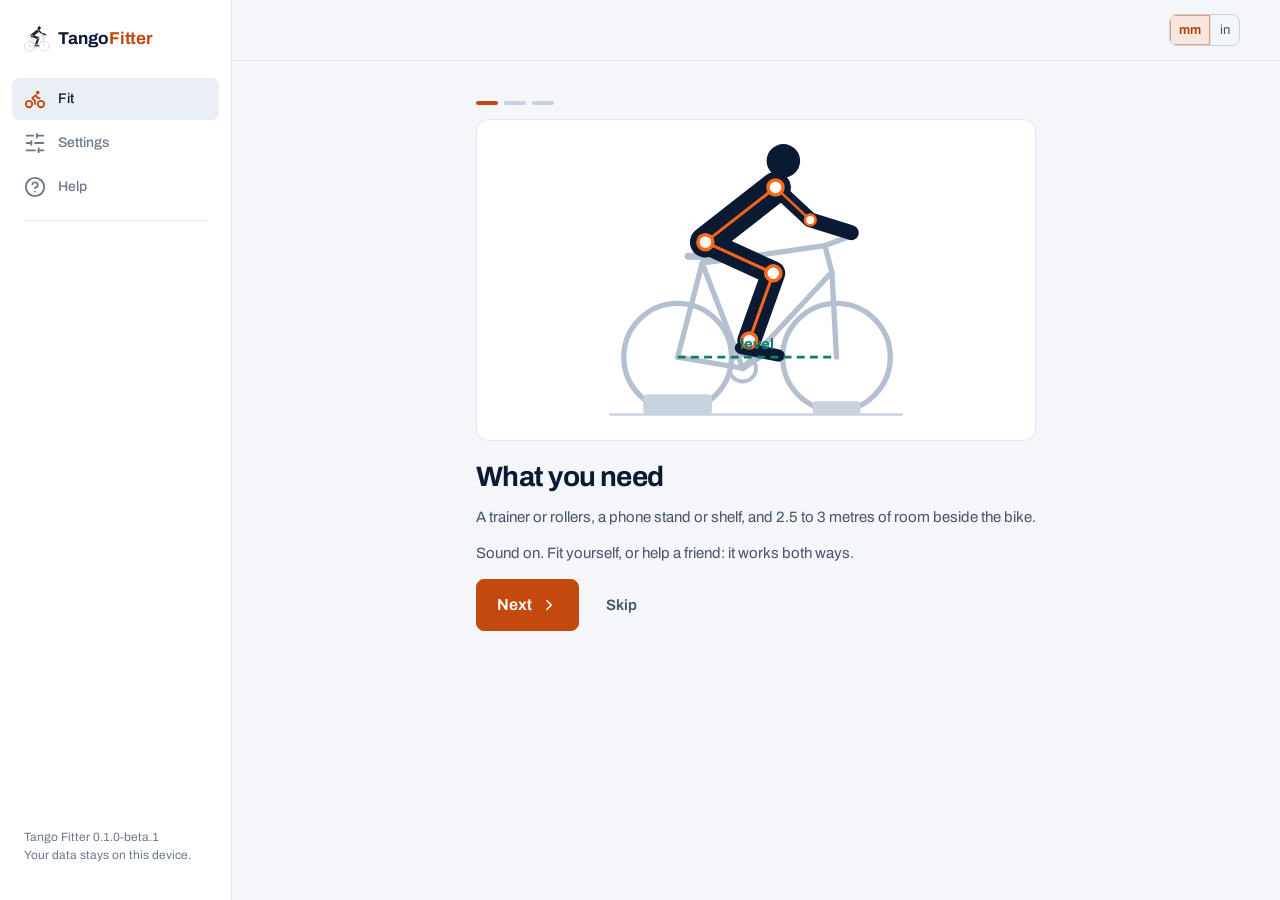
==== commit 2a2db27b: "2.0 Part B: shell and capture — bike-first placing, eight marks, rider-on set-up, hands-free replies" ====
--- a/index.html
+++ b/index.html
@@ -415,11 +415,110 @@
 .compat { max-width: 560px; margin: 10vh auto; padding: 24px; }
 .kbd { font-size: 12px; border: 1px solid var(--line-2); border-bottom-width: 2px; border-radius: 5px; padding: 1px 6px; color: var(--ink-2); }
 
+/* ==========================================================================
+   2.0 Part B — the full-screen fit (place → mark → ride), Home, onboarding
+   The recorded frame is shown whole (contain): on a phone in landscape the
+   frame's 16:9 leaves narrow side strips where the controls sit; nothing on
+   screen hides part of what is recorded.
+   ========================================================================== */
+.fit { position: fixed; inset: 0; z-index: 50; background: #000; color: #fff; overflow: hidden; touch-action: none; -webkit-user-select: none; user-select: none; font-size: 15px; }
+.fit .frame { position: absolute; }
+.fit .frame video, .fit .frame canvas.still { position: absolute; inset: 0; width: 100%; height: 100%; display: block; }
+.fit .frame canvas.ov { position: absolute; inset: 0; width: 100%; height: 100%; pointer-events: none; }
+.fit .silwrap, .fit .silwrap svg { position: absolute; inset: 0; width: 100%; height: 100%; pointer-events: none; }
+.fit .bigcount { position: absolute; inset: 0; display: flex; align-items: center; justify-content: center; font-size: min(26vw, 30vh); font-weight: 800; color: rgba(255,255,255,.92); text-shadow: 0 4px 30px rgba(0,0,0,.55); pointer-events: none; }
+.fit .loupe { position: absolute; width: 132px; height: 132px; border-radius: 50%; border: 3px solid #fff; box-shadow: 0 6px 20px rgba(0,0,0,.55); overflow: hidden; pointer-events: none; z-index: 6; background: #000; }
+.fit .loupe canvas { width: 100%; height: 100%; }
+
+.fit .corner { position: absolute; z-index: 5; display: flex; gap: 8px; }
+.fit .corner.tl { top: calc(env(safe-area-inset-top, 0px) + 10px); left: calc(env(safe-area-inset-left, 0px) + 10px); flex-direction: column; align-items: flex-start; max-width: min(46vw, 360px); }
+.fit .corner.tr { top: calc(env(safe-area-inset-top, 0px) + 10px); right: calc(env(safe-area-inset-right, 0px) + 10px); flex-wrap: wrap; justify-content: flex-end; max-width: 40vw; }
+.fit .corner.bl { bottom: calc(env(safe-area-inset-bottom, 0px) + 12px); left: calc(env(safe-area-inset-left, 0px) + 10px); flex-direction: column; align-items: flex-start; }
+.fit .corner.br { bottom: calc(env(safe-area-inset-bottom, 0px) + 12px); right: calc(env(safe-area-inset-right, 0px) + 10px); flex-wrap: wrap; justify-content: flex-end; align-items: center; max-width: 60vw; }
+.fit .pill { display: inline-flex; align-items: center; gap: 7px; min-height: 40px; padding: 8px 13px; border-radius: 999px; background: rgba(10, 18, 32, .72); border: 1px solid rgba(255,255,255,.16); color: #fff; font-size: 14px; font-weight: 600; backdrop-filter: blur(10px); -webkit-backdrop-filter: blur(10px); }
+.fit .btn-pill { cursor: pointer; }
+.fit .btn-pill svg { width: 18px; height: 18px; }
+.fit .pill.rec { background: rgba(240, 80, 110, .92); border-color: transparent; }
+.fit .pill.rec .dot { animation: blink 1s infinite; }
+.fit .lights { display: flex; flex-wrap: wrap; gap: 6px; }
+.fit .light { display: inline-flex; align-items: center; gap: 7px; min-height: 32px; padding: 5px 11px; border-radius: 999px; background: rgba(10, 18, 32, .72); border: 1px solid rgba(255,255,255,.14); font-size: 14px; font-weight: 600; backdrop-filter: blur(10px); -webkit-backdrop-filter: blur(10px); }
+.fit .light i { width: 10px; height: 10px; border-radius: 50%; background: #8A96A8; flex: 0 0 auto; }
+.fit .light.ok i { background: #34C77B; box-shadow: 0 0 0 3px rgba(52,199,123,.25); }
+.fit .light.warn i { background: #F2C94C; box-shadow: 0 0 0 3px rgba(242,201,76,.25); }
+.fit .light.warn { color: #FBE6A6; }
+
+.fit .status { position: absolute; z-index: 4; left: 50%; transform: translateX(-50%); bottom: calc(env(safe-area-inset-bottom, 0px) + 12px); max-width: min(56vw, 560px); text-align: center; display: flex; flex-direction: column; gap: 2px; padding: 9px 16px; border-radius: 16px; background: rgba(10, 18, 32, .78); border: 1px solid rgba(255,255,255,.14); backdrop-filter: blur(10px); -webkit-backdrop-filter: blur(10px); pointer-events: none; }
+.fit .status #fx-big { font-size: 18px; font-weight: 700; }
+.fit .status #fx-small { font-size: 14px; color: #C9D3E2; }
+.fit .status[hidden] { display: none; }
+.fit .btn { --bg-3: rgba(24, 35, 56, .88); --line-2: rgba(255,255,255,.22); --ink: #fff; color: #fff; backdrop-filter: blur(10px); -webkit-backdrop-filter: blur(10px); }
+.fit .btn.primary { color: #1A0B02; background: #FF6A1A; border-color: #FF6A1A; }
+.fit .btn.quiet { color: #DCE3EE; background: rgba(10,18,32,.5); }
+
+.fit .corner { pointer-events: none; }
+.fit .corner button, .fit .corner .btn, .fit .corner a { pointer-events: auto; }
+.fit .lights[hidden] { display: none; }
+.fit .markpill { position: absolute; z-index: 5; top: calc(env(safe-area-inset-top, 0px) + 60px); left: calc(env(safe-area-inset-left, 0px) + 10px); max-width: min(42vw, 360px); pointer-events: none;
+  display: grid; grid-template-columns: 86px 1fr; gap: 10px; align-items: center; padding: 8px 12px 8px 8px; border-radius: 14px; background: rgba(10, 18, 32, .82); border: 1px solid rgba(255,255,255,.16); backdrop-filter: blur(10px); -webkit-backdrop-filter: blur(10px); --ink: #E9EEF6; --bg-2: #111A2B; --line-2: #2B3D5B; --logo-bike: #6F7F98; --accent: #FF6A1A; }
+.fit .markpill.right { left: auto; right: calc(env(safe-area-inset-right, 0px) + 10px); top: calc(env(safe-area-inset-top, 0px) + 60px); }
+.fit .markpill[hidden] { display: none; }
+.fit .markpill svg { width: 86px; height: 86px; border-radius: 10px; background: rgba(255,255,255,.06); }
+.fit .markpill b { display: block; font-size: 15px; }
+.fit .markpill span { display: block; font-size: 14px; color: #C9D3E2; line-height: 1.35; }
+
+.fit .result-card { position: absolute; z-index: 5; right: calc(env(safe-area-inset-right, 0px) + 10px); top: calc(env(safe-area-inset-top, 0px) + 60px); width: min(420px, 46vw); max-height: calc(100% - 140px); overflow: auto; padding: 14px 16px; border-radius: 16px; background: rgba(10, 18, 32, .9); border: 1px solid rgba(255,255,255,.16); backdrop-filter: blur(12px); -webkit-backdrop-filter: blur(12px); }
+.fit .result-card h3 { font-size: 17px; margin-bottom: 8px; }
+.fit .rrow { display: grid; grid-template-columns: 12px 74px 1fr; gap: 8px; align-items: center; font-size: 14px; padding: 3px 0; }
+.fit .rrow i { width: 10px; height: 10px; border-radius: 50%; background: #34C77B; }
+.fit .rrow.warn i { background: #F2C94C; }
+.fit .rrow span { color: #C9D3E2; }
+.fit .bike-nums { margin-top: 8px; font-size: 14px; color: #E9EEF6; line-height: 1.45; }
+.fit .fixes { margin-top: 8px; padding-left: 18px; font-size: 14px; color: #FBE6A6; display: flex; flex-direction: column; gap: 4px; }
+
+.fit .question { position: absolute; z-index: 7; left: 50%; transform: translateX(-50%); bottom: calc(env(safe-area-inset-bottom, 0px) + 70px); width: min(560px, 92vw); padding: 16px; border-radius: 18px; background: rgba(10, 18, 32, .92); border: 1px solid rgba(255,255,255,.18); text-align: center; backdrop-filter: blur(12px); -webkit-backdrop-filter: blur(12px); }
+.fit .question p { font-size: 17px; font-weight: 600; }
+.fit .question .qrow { display: flex; gap: 10px; justify-content: center; margin-top: 12px; flex-wrap: wrap; }
+.fit .question .qrow .btn { min-width: 160px; }
+.fit .question .qhint { font-size: 14px; color: #C9D3E2; font-weight: 500; margin-top: 10px; }
+.fit .nudge { position: absolute; z-index: 4; left: 50%; top: 50%; transform: translate(-50%, calc(-50% - 34vh)); display: inline-flex; gap: 8px; align-items: center; padding: 8px 14px; border-radius: 999px; background: rgba(255,106,26,.92); color: #1A0B02; font-weight: 700; font-size: 14px; white-space: nowrap; }
+.fit .nudge svg { width: 18px; height: 18px; }
+.fit .fadeable, .fit .status { transition: opacity .3s; }
+.fit.faded .fadeable { opacity: 0; pointer-events: none; }
+@media (orientation: portrait) {
+  .fit .status { bottom: auto; top: calc(50% + 30vw + 16px); max-width: 92vw; }
+  .fit .corner.br { max-width: 92vw; }
+  .fit .result-card { top: auto; bottom: calc(env(safe-area-inset-bottom, 0px) + 74px); width: calc(100vw - 20px); max-height: 46vh; }
+  .fit .corner.tl { max-width: 70vw; }
+}
+@media (max-height: 430px) {
+  .fit .markpill { grid-template-columns: 52px 1fr; padding: 6px 10px 6px 6px; max-width: 34vw; }
+  .fit .markpill svg { width: 52px; height: 52px; }
+  .fit .markpill span { display: none; }
+  .fit .pill { min-height: 36px; padding: 6px 11px; }
+}
+
+/* Home */
+.rider-card { display: flex; align-items: center; gap: 12px; margin-bottom: 14px; }
+.rider-card .title { font-weight: 700; font-size: 18px; }
+.rider-card .sub { font-size: 13px; color: var(--ink-2); }
+.rider-card .grow { flex: 1; min-width: 0; }
+.main > .banner { margin-bottom: 14px; }
+.main > .reco { margin-bottom: 14px; }
+.start-fit { margin: 4px 0 12px; }
+
+/* Onboarding */
+.intro { max-width: 560px; margin: 0 auto; display: flex; flex-direction: column; gap: 14px; padding-top: 8px; }
+.intro-art { border-radius: var(--radius); border: 1px solid var(--line); background: var(--bg-2); padding: 10px; }
+.intro-art svg { display: block; width: 100%; height: auto; max-height: 300px; }
+.intro-icon { display: flex; justify-content: center; padding: 30px; }
+.intro-icon svg { width: 120px; height: 120px; max-height: none; border-radius: 26px; }
+.intro h1 { margin-top: 6px; }
+
 </style>
 </head>
 <body>
 <noscript><div style="padding:24px;font-family:system-ui">Tango Fitter needs JavaScript turned on.</div></noscript>
-<!-- Tango Fitter 0.1.0-beta.1 · built 2026-10-25 00:30 UTC · one self-contained file -->
+<!-- Tango Fitter 0.1.0-beta.1 · built 2026-10-25 17:05 UTC · one self-contained file -->
 <script>
 /* ==========================================================================
    Tango Fitter — measurement engine
@@ -447,7 +546,7 @@
     version: '0.1.0-beta.1',
     fileExtension: '.tango',
     fileFormat: 'tango-fit',
-    schemaVersion: 1,
+    schemaVersion: 2,             // 2.0: bike marks, bike measures, second clip, reply log
   },
 
   // Minimum browser feature set; below this a compatibility screen explains why.
@@ -511,6 +610,26 @@
     cadenceHigh: 100,
   },
 
+  // Placement and distance (2.0 A1/A4). The silhouette the rider lines the bike up with, and the lens model
+  // used to turn the wheel's size in the frame into a distance estimate ("about 2.6 m").
+  camera: {
+    hfovDeg: 69,                  // typical phone main camera, landscape; the estimate is always worded "about"
+    silhouette: { wheelFrac: 0.20, groundFrac: 0.84, centreXFrac: 0.5 },
+    distanceTolerance: 0.15,      // wheel size within ±15% of the silhouette's counts as "good"
+    centreTolerance: 0.08,        // bike centre within 8% of frame width of the silhouette's centre
+    cameraMovedPx: 15,            // axles or bottom bracket moved more than this (at 720p, scaled) → camera moved
+    lightMin: 0.22,               // mean frame brightness (0–1) below this → the Light check turns amber
+    levelToleranceDeg: 3,         // phone tilt or roll beyond this → the Level check turns amber
+    silhouetteRiderScale: 0.92,   // the brand rider is drawn a little smaller about the bottom bracket so the
+                                  // silhouette's head fits a 16:9 frame with the wheels at 20% and the ground at 84%
+  },
+
+  presence: {
+    checkFps: 2,                  // rider check during placement and marking (wording only, never a gate)
+    cutEdge: 0.02,                // head or feet within 2% of the frame edge (or outside it) count as cut off
+    cutFraction: 0.2,             // in a recording: cut on more than 20% of frames → say so
+  },
+
   calibration: {
     scaleAgreementMax: 0.04,      // crank- and wheel-based scales must agree within 4%
     squareRatioMin: 0.97,         // wheel width/height below this → camera not square (0.97 ≈ a 14° turn; the brief's
@@ -529,6 +648,18 @@
     medianWindow: 3,              // landmark smoothing (frames); 5 clips the knee's peak by ~2° at 30 fps
     seekTimeoutMs: 4000,
     segmentPercentile: 0.9,       // segment lengths: 90th percentile (foreshortening only shortens)
+    // Following the pedal (2.0 A2): the spindle's fixed place in the foot's own frame is fitted so that it rides
+    // on the crank circle. Rejected (foot-path fallback) when the RMS distance off the circle exceeds this share
+    // of the crank length.
+    spindleFitMaxResidual: 0.06,
+    spindleFitJitterFactor: 1.0,  // …or, when the tracking is noisier than that, up to 1.0× the foot's own frame-to-frame jitter
+    spindleFitIterations: 30,
+    spindleMarkWeightFrames: 10,  // a spindle mark made with the rider on counts as this many frames
+    spindleFitMinFrames: 30,
+    // The ride also refines the bottom-bracket position (centre of the pedal circle). A refined centre that
+    // disagrees with the mark by more than this (px at 720p, scaled) means the mark was off: the refined centre
+    // is used and the rider is told. Within it, the mark stands (the refinement carries a small noise bias).
+    bbRefineUsePx: 6,
   },
 
   confidence: {
@@ -573,7 +704,9 @@
     // …and at its centre; the two give the low and high ends of the suggested range.
     saddleStepMm: 5,              // brief 8.3: saddle changes round to 5 mm
     stemStepMm: 10,
-    maxSaddleChangeMm: 20,        // larger corrections are made in steps, retesting between
+    maxSaddleChangeMm: 10,        // 2.0 A3: one step is at most 10 mm; a capped step is exactly 10 mm, retest between
+    madeToleranceMm: 3,           // a retest's marks within 3 mm of the suggestion count as "made"; under 3 mm, "not made"
+    roundsBeforeProfessional: 3,  // same measurement out of range the same way for this many sessions despite changes
     searchRangeMm: 80,
   },
 
@@ -793,6 +926,7 @@
   return sign + fmtLength(Math.abs(r), units, units === 'imperial' ? 'adjust' : 'length');
 }
 function fmtRange(lo, hi, units) {
+  if (lo === hi) return fmtLength(lo, units, 'adjust');
   if (units === 'imperial') return `${inchFraction(lo, 16)}–${inchFraction(hi, 16)} in`;
   return `${Math.round(lo)}–${Math.round(hi)} mm`;
 }
@@ -856,6 +990,15 @@
     bands[m] = { green: [g[0], g[1]], yellow: [g[0] - y, g[1] + y] };
   }
   return bands;
+}
+
+/** "below" / "above" the band, or "just below" / "just above" when the reading is within 1 unit of the edge (so a
+    rounded "140°" is never called simply "below 140–150°"). */
+function sideWords(value, band, side) {
+  const g = band && band.green ? band.green : band;
+  const edge = side === 'low' ? g[0] : g[1];
+  const just = finite(value) && Math.abs(value - edge) < 1;
+  return `${just ? 'just ' : ''}${side === 'low' ? 'below' : 'above'}`;
 }
 
 /** 'green' | 'yellow' | 'red' and which side: 'low' | 'high' | 'in'. */
@@ -942,18 +1085,37 @@
    Calibration (brief section 5)
    Taps, in image pixels: rearAxle, frontAxle, tyreTop (top of rear tyre),
    tyreBack (back edge of rear tyre), bb, spindle (with the crank level).
+   2.0 adds saddleNose and barTop (BIKE_MARKS), all visible with or without a rider
+   in the saddle, and derives the bike's own numbers from them (bikeMeasures).
    ========================================================================== */
+const BIKE_MARKS = [
+  { key: 'rearAxle', label: 'Rear axle', help: 'The centre of the rear wheel.' },
+  { key: 'tyreTop', label: 'Top of the rear tyre', help: 'The highest point of the rear tyre, directly above the axle.' },
+  { key: 'tyreBack', label: 'Back of the rear tyre', help: 'The rearmost point of the rear tyre, level with the axle.' },
+  { key: 'frontAxle', label: 'Front axle', help: 'The centre of the front wheel.' },
+  { key: 'bb', label: 'Bottom bracket', help: 'The centre of the crank, where the crank arms meet the frame.' },
+  { key: 'spindle', label: 'Pedal spindle', help: 'The centre of the near pedal, with the crank level and pointing forward.' },
+  { key: 'saddleNose', label: 'Saddle nose', help: 'The very tip of the saddle, at the front.' },
+  { key: 'barTop', label: 'Top of the hood', help: 'Where your hand rests on top of the hood (on a flat bar, the top of the grip; on aero bars, the top of the pad).' },
+];
+const BIKE_MEASURES = {
+  saddleHeight: { label: 'Saddle height', note: 'to the saddle nose', about: 'From the centre of the bottom bracket to the saddle nose, in a straight line.' },
+  saddleSetback: { label: 'Saddle setback', note: 'saddle nose behind the pedals', about: 'How far the saddle nose sits behind the bottom bracket, measured level.' },
+  drop: { label: 'Saddle-to-bar drop', note: 'bars below the saddle nose', about: 'How far the hood tops sit below the saddle nose. Negative means the bars are higher.' },
+  reach: { label: 'Reach to the hoods', note: 'saddle nose to the hoods', about: 'The level distance from the saddle nose forward to the hood tops.' },
+  effectiveSeatAngle: { label: 'Effective seat angle', note: 'to the saddle nose', about: 'The angle of the line from the bottom bracket up to the saddle nose, measured from level behind the bike.' },
+};
 function wheelOuterDiameter(bike) {
   if (bike.wheel === 'custom') return Number(bike.wheelDiameterMm) || NaN;
   const w = WHEELS[bike.wheel] || WHEELS[TF_CONFIG.calibration.defaultWheel];
   return w.bsd + 2 * w.tyre;
 }
 
-function computeCalibration(taps, bike, frameH) {
+function computeCalibration(taps, bike, frameH, frameW) {
   const C = TF_CONFIG.calibration;
   const crank = Number(bike.crankLength);
   const wheelD = wheelOuterDiameter(bike);
-  const res = { taps, ok: true, warnings: [] };
+  const res = { taps, ok: true, warnings: [], frameH: frameH || null, frameW: frameW || (frameH ? frameH * 16 / 9 : null) };
 
   // Scale 1: vertical wheel radius (unaffected by the camera turning left/right).
   const rv = Math.abs(taps.rearAxle.y - taps.tyreTop.y);
@@ -985,7 +1147,76 @@
     res.warnings.push({ code: 'tilt', text: `The bike is tilted ${Math.abs(res.tiltDeg).toFixed(1)}° (${res.tiltDeg > 0 ? 'front high' : 'front low'}). The back angle is corrected for it, but levelling the bike is better.` });
   }
   res.ok = res.warnings.every((w) => w.code === 'tilt');
+  res.bikeMeasures = bikeMeasuresFrom(res);
+  res.distance = res.frameW ? bikeFramingCheck(taps, res.frameW, res.frameH, wheelD) : null;
   return res;
+}
+
+/** A mark in the bike's own frame, in mm: origin at the bottom bracket, +x towards the front axle along the
+    axle line, +y up. Using the axle line as level removes both bike tilt and camera roll. */
+function toBikeFrame(p, cal) {
+  const w = toWorld(p, cal.taps.bb, cal.facing, cal.pxPerMm);
+  const t = (cal.tiltDeg || 0) / DEG;
+  return { x: w.x * Math.cos(t) + w.y * Math.sin(t), y: -w.x * Math.sin(t) + w.y * Math.cos(t) };
+}
+
+/** The bike's own numbers from the eight marks (null without the saddle nose and bar top). */
+function bikeMeasuresFrom(cal) {
+  const t = cal.taps;
+  if (!t || !t.saddleNose || !t.barTop || !t.bb || !finite(cal.pxPerMm)) return null;
+  const nose = toBikeFrame(t.saddleNose, cal), bar = toBikeFrame(t.barTop, cal);
+  return {
+    saddleHeight: Math.hypot(nose.x, nose.y),
+    saddleSetback: -nose.x,
+    drop: nose.y - bar.y,
+    reach: bar.x - nose.x,
+    effectiveSeatAngle: Math.atan2(nose.y, -nose.x) * DEG,
+  };
+}
+
+/**
+ * bikeFramingCheck — where the bike sits in the frame compared with the placement silhouette, from the
+ * marks alone (no rider needed). Returns the distance hint ('closer' | 'further' | 'good') with an estimate
+ * in metres ("about"), and a centring hint ('left' | 'right' | 'good': which way to turn or move the phone).
+ */
+function bikeFramingCheck(taps, frameW, frameH, wheelDiameterMm) {
+  const K = TF_CONFIG.camera, S = K.silhouette;
+  if (!taps || !taps.rearAxle || !taps.tyreTop || !frameW) return null;
+  const rPx = Math.abs(taps.rearAxle.y - taps.tyreTop.y);
+  const wheelFrac = (2 * rPx) / frameW;
+  const ratio = wheelFrac / S.wheelFrac;
+  const metres = wheelDiameterMm ? (wheelDiameterMm / 1000) / (2 * Math.tan((K.hfovDeg / DEG) / 2) * wheelFrac) : NaN;
+  const distance = ratio > 1 + K.distanceTolerance ? 'further' : ratio < 1 - K.distanceTolerance ? 'closer' : 'good';
+  let centre = 'good', centreOffset = NaN;
+  if (taps.frontAxle) {
+    const cx = (taps.rearAxle.x + taps.frontAxle.x) / 2;
+    centreOffset = cx / frameW - S.centreXFrac;
+    if (centreOffset > K.centreTolerance) centre = 'right';
+    else if (centreOffset < -K.centreTolerance) centre = 'left';
+  }
+  const groundFrac = frameH ? (Math.max(taps.rearAxle.y, (taps.frontAxle || taps.rearAxle).y) + rPx) / frameH : NaN;
+  const m = finite(metres) ? `about ${metres.toFixed(1)} m` : '';
+  const text = distance === 'further' ? `Move the phone a little further back${m ? ` (it is ${m} away)` : ''}.`
+    : distance === 'closer' ? `Move the phone a little closer${m ? ` (it is ${m} away)` : ''}.`
+    : `Distance is good${m ? ` (${m})` : ''}.`;
+  return { distance, metres, wheelFrac, ratio, centre, centreOffset, groundFrac, text,
+    centreText: centre === 'good' ? '' : `The bike is ${centre === 'right' ? 'right' : 'left'} of centre: move the phone a little to the ${centre}.` };
+}
+
+/** Changes in the bike's numbers between two calibrations, and whether the camera itself moved. */
+function compareMarks(prev, next) {
+  if (!prev || !next || !prev.taps || !next.taps) return null;
+  const keys = ['rearAxle', 'frontAxle', 'bb'];
+  let shift = 0;
+  for (const k of keys) if (prev.taps[k] && next.taps[k]) shift = Math.max(shift, dist(prev.taps[k], next.taps[k]));
+  const scaleBy = (next.frameH || 720) / 720;
+  const cameraMoved = shift > TF_CONFIG.camera.cameraMovedPx * scaleBy;
+  let changes = null;
+  if (prev.bikeMeasures && next.bikeMeasures) {
+    changes = {};
+    for (const k of Object.keys(BIKE_MEASURES)) changes[k] = next.bikeMeasures[k] - prev.bikeMeasures[k];
+  }
+  return { changes, cameraMoved, shiftPx: shift };
 }
 
 /* Foot-to-spindle relationship: the spindle's position in the foot's own frame, in foot lengths.
@@ -1002,6 +1233,156 @@
 function spindleFromFoot(heel, toe, rel) {
   const f = footFrame(heel, toe);
   return add(f.o, add(scale(f.ex, rel.a * f.len), scale(f.ey, rel.b * f.len)));
+}
+
+/**
+ * fitFootSpindle — find where the pedal spindle sits in the foot's own frame (rel = {a, b}, in foot lengths)
+ * from a ride, with no tap on the moving rider. The spindle is a point fixed to the foot that must stay on the
+ * crank circle (centre bb, radius crankPx) all the way round; that point is unique, because a foot that only
+ * translated round the circle would carry any other point round a circle with a different centre.
+ *
+ * Least squares on r_i = |spindle_i(a, b) − bb| − crankPx over every frame with heel and toe seen, solved by
+ * damped Gauss–Newton (two unknowns), then refitted once without frames more than 3× the median residual off.
+ *   frames: [{ heel, toe }] in px (null entries skipped)
+ *   opts.mark: { heel, toe, spindle } — a spindle mark made with the rider on the bike: the exact relation
+ *              at one moment; used as the starting point and as one equation weighted like several frames.
+ *   opts.facing: +1 / −1, used to start from the pedal-forward frame when there is no mark.
+ * Returns { ok, rel, residual (RMS, share of crank length), frames, source: 'fit' | 'fit+mark', reason }.
+ */
+function fitFootSpindle(frames, bb, crankPx, opts) {
+  const A = TF_CONFIG.analysis, o = opts || {};
+  const pts = frames.filter((f) => f && f.heel && f.toe && dist(f.heel, f.toe) > 1);
+  if (pts.length < A.spindleFitMinFrames || !bb || !(crankPx > 0)) return { ok: false, reason: 'Not enough frames with the foot seen.', frames: pts.length };
+  const mark = o.mark && o.mark.heel && o.mark.toe && o.mark.spindle ? o.mark : null;
+  // Starting point.
+  let rel;
+  if (mark) rel = spindleInFoot(mark.heel, mark.toe, mark.spindle);
+  else {
+    // The frame where the toe is furthest forward of the bottom bracket: the crank is near level-forward there.
+    const facing = o.facing || 1;
+    let best = null, bestV = -Infinity;
+    for (const f of pts) { const v = (f.toe.x - bb.x) * facing; if (v > bestV) { bestV = v; best = f; } }
+    rel = spindleInFoot(best.heel, best.toe, { x: bb.x + facing * crankPx, y: bb.y });
+  }
+  const wMark = mark ? Math.sqrt(A.spindleMarkWeightFrames) : 0;
+  const solve = (use, start) => {
+    let a = start.a, b = start.b, lambda = 1e-3, cost = Infinity;
+    const evalAt = (aa, bb2) => {
+      let c = 0; const rows = [];
+      for (const f of use) {
+        const fr = footFrame(f.heel, f.toe);
+        const q = add(fr.o, add(scale(fr.ex, aa * fr.len), scale(fr.ey, bb2 * fr.len)));
+        const d = sub(q, bb), L = Math.hypot(d.x, d.y) || 1e-9, u = { x: d.x / L, y: d.y / L };
+        const r = L - crankPx;
+        rows.push({ r, ja: dot(u, fr.ex) * fr.len, jb: dot(u, fr.ey) * fr.len });
+        c += r * r;
+      }
+      if (mark) {
+        const fr = footFrame(mark.heel, mark.toe);
+        const q = add(fr.o, add(scale(fr.ex, aa * fr.len), scale(fr.ey, bb2 * fr.len)));
+        const e = sub(q, mark.spindle);
+        rows.push({ r: wMark * e.x, ja: wMark * fr.ex.x * fr.len, jb: wMark * fr.ey.x * fr.len });
+        rows.push({ r: wMark * e.y, ja: wMark * fr.ex.y * fr.len, jb: wMark * fr.ey.y * fr.len });
+        c += wMark * wMark * (e.x * e.x + e.y * e.y);
+      }
+      return { c, rows };
+    };
+    let cur = evalAt(a, b); cost = cur.c;
+    for (let it = 0; it < A.spindleFitIterations; it++) {
+      let haa = 0, hab = 0, hbb = 0, ga = 0, gb = 0;
+      for (const row of cur.rows) { haa += row.ja * row.ja; hab += row.ja * row.jb; hbb += row.jb * row.jb; ga += row.ja * row.r; gb += row.jb * row.r; }
+      let accepted = false;
+      for (let k = 0; k < 8 && !accepted; k++) {
+        const d11 = haa * (1 + lambda), d22 = hbb * (1 + lambda), det = d11 * d22 - hab * hab;
+        if (!det) break;
+        const da = -(d22 * ga - hab * gb) / det, db = -(d11 * gb - hab * ga) / det;
+        const next = evalAt(a + da, b + db);
+        if (next.c < cost) { a += da; b += db; cur = next; const gain = cost - next.c; cost = next.c; lambda = Math.max(1e-7, lambda / 3); accepted = true; if (gain < 1e-10 * (1 + cost)) it = A.spindleFitIterations; }
+        else lambda *= 10;
+      }
+      if (!accepted) break;
+    }
+    const n = use.length;
+    const rs = cur.rows.slice(0, n).map((x) => Math.abs(x.r));
+    return { rel: { a, b }, rs, rms: Math.sqrt(rs.reduce((t, x) => t + x * x, 0) / n) };
+  };
+  let fit = solve(pts, rel);
+  // One robust pass: drop frames well off the circle (tracking slips) and refit.
+  const med = median(fit.rs);
+  let keep = pts.filter((_, i) => fit.rs[i] <= Math.max(3 * med, crankPx * 0.02));
+  if (keep.length < A.spindleFitMinFrames) keep = pts;
+  if (keep.length < pts.length) fit = solve(keep, fit.rel);
+
+  // The tracking's own noise: frame-to-frame jitter of the toe (second differences, scaled to one frame).
+  const jit = [];
+  for (let i = 2; i < keep.length; i++) { const a2 = keep[i].toe, b2 = keep[i - 1].toe, c2 = keep[i - 2].toe; jit.push(Math.hypot(a2.x - 2 * b2.x + c2.x, a2.y - 2 * b2.y + c2.y) / Math.sqrt(6)); }
+  const jitterPx = median(jit) || 0;
+
+  // Refine the centre from the ride (a, b and the centre free; radius fixed). A mark that is clearly off is
+  // replaced; otherwise the mark stands, because the refinement carries a small bias that grows with noise.
+  const refined = refineCentre(keep, bb, crankPx, fit.rel, A.spindleFitIterations);
+  const scalePx = (o.frameH || 720) / 720;
+  const shiftPx = refined ? dist(refined.c, bb) : 0;
+  const bbCorrected = !!refined && shiftPx > Math.max(A.bbRefineUsePx * scalePx, 1.5 * jitterPx);
+  const centre = bbCorrected ? refined.c : bb;
+  if (bbCorrected) {
+    // The offset solved jointly with the centre is the one to keep; measure its residual against that centre.
+    const rows = keep.map((f) => { const fr = footFrame(f.heel, f.toe); const q = add(fr.o, add(scale(fr.ex, refined.rel.a * fr.len), scale(fr.ey, refined.rel.b * fr.len))); return Math.abs(dist(q, centre) - crankPx); });
+    fit = { rel: refined.rel, rs: rows, rms: Math.sqrt(rows.reduce((t, x) => t + x * x, 0) / rows.length) };
+  }
+
+  const residual = fit.rms / crankPx;
+  const limitPx = Math.max(A.spindleFitMaxResidual * crankPx, A.spindleFitJitterFactor * jitterPx);
+  const ok = fit.rms <= limitPx;
+  return { ok, rel: fit.rel, residual, jitterPx, frames: keep.length, source: mark ? 'fit+mark' : 'fit',
+    bb: centre, bbCorrected, bbShiftPx: shiftPx, bbRefined: refined ? refined.c : null,
+    reason: ok ? '' : `The pedal could not be followed reliably (the foot track was ${Math.round(residual * 100)}% of the crank length off the crank circle).` };
+}
+
+/** Gauss–Newton with the spindle offset and the circle centre free, radius fixed. Returns { rel, c } or null. */
+function refineCentre(pts, c0, r, start, iterations) {
+  let a = start.a, b = start.b, cx = c0.x, cy = c0.y, lambda = 1e-3;
+  const evalAt = (aa, bb2, x, y) => {
+    let cost = 0; const rows = [];
+    for (const f of pts) {
+      const fr = footFrame(f.heel, f.toe);
+      const q = add(fr.o, add(scale(fr.ex, aa * fr.len), scale(fr.ey, bb2 * fr.len)));
+      const d = { x: q.x - x, y: q.y - y }, L = Math.hypot(d.x, d.y) || 1e-9, u = { x: d.x / L, y: d.y / L };
+      const res = L - r;
+      rows.push({ r: res, j: [dot(u, fr.ex) * fr.len, dot(u, fr.ey) * fr.len, -u.x, -u.y] });
+      cost += res * res;
+    }
+    return { cost, rows };
+  };
+  let cur = evalAt(a, b, cx, cy);
+  for (let it = 0; it < iterations; it++) {
+    const H = [[0, 0, 0, 0], [0, 0, 0, 0], [0, 0, 0, 0], [0, 0, 0, 0]], g = [0, 0, 0, 0];
+    for (const row of cur.rows) for (let i = 0; i < 4; i++) { g[i] += row.j[i] * row.r; for (let k = 0; k < 4; k++) H[i][k] += row.j[i] * row.j[k]; }
+    let accepted = false;
+    for (let k = 0; k < 8 && !accepted; k++) {
+      const M = H.map((row, i) => [...row.map((v, j) => (i === j ? v * (1 + lambda) : v)), -g[i]]);
+      const d = solveLinear(M);
+      if (!d) return null;
+      const next = evalAt(a + d[0], b + d[1], cx + d[2], cy + d[3]);
+      if (next.cost < cur.cost) { a += d[0]; b += d[1]; cx += d[2]; cy += d[3]; const gain = cur.cost - next.cost; cur = next; lambda = Math.max(1e-7, lambda / 3); accepted = true; if (gain < 1e-10 * (1 + cur.cost)) it = iterations; }
+      else lambda *= 10;
+    }
+    if (!accepted) break;
+  }
+  return finite(cx) && finite(cy) ? { rel: { a, b }, c: { x: cx, y: cy } } : null;
+}
+/** Gaussian elimination on an augmented n×(n+1) matrix. */
+function solveLinear(M) {
+  const n = M.length;
+  for (let i = 0; i < n; i++) {
+    let p = i; for (let k = i + 1; k < n; k++) if (Math.abs(M[k][i]) > Math.abs(M[p][i])) p = k;
+    [M[i], M[p]] = [M[p], M[i]];
+    if (Math.abs(M[i][i]) < 1e-12) return null;
+    for (let k = i + 1; k < n; k++) { const f = M[k][i] / M[i][i]; for (let j = i; j <= n; j++) M[k][j] -= f * M[i][j]; }
+  }
+  const x = new Array(n);
+  for (let i = n - 1; i >= 0; i--) { let t = M[i][n]; for (let j = i + 1; j < n; j++) t -= M[i][j] * x[j]; x[i] = t / M[i][i]; }
+  return x;
 }
 
 /* ==========================================================================
@@ -1080,9 +1461,39 @@
     if (p[2] < vt || !inFrame) missing.push(j);
   }
   const meanVis = vsum / REQUIRED_JOINTS.length;
-  return { ok: missing.length === 0, missing, meanVis, side };
+  const cuts = framingCuts(lmFrame, side);
+  return { ok: missing.length === 0, missing, meanVis, side, headCut: cuts.headCut, feetCut: cuts.feetCut };
 }
 function sumVis(lm, side) { return JOINTS.reduce((s, j) => s + lm[LM[side][j]][2], 0); }
+
+/** Head (nose or shoulder) in the top edge band or above the frame; feet (heel or toe) in the bottom band or below. */
+function framingCuts(lmFrame, side) {
+  if (!lmFrame) return { headCut: false, feetCut: false };
+  const e = TF_CONFIG.presence.cutEdge, idx = LM[side || 'left'];
+  const y = (i) => lmFrame[i][1];
+  const headCut = y(LM.nose) < e || y(idx.shoulder) < e;
+  const feetCut = y(idx.heel) > 1 - e || y(idx.toe) > 1 - e;
+  return { headCut, feetCut };
+}
+
+/**
+ * riderPresent — is someone on the bike? True when hip, knee and shoulder are seen; with marks, the hip must
+ * also sit over the bike (between the axles, above the bottom bracket). Used only to choose the words the app
+ * says during set-up; never to block a step.
+ */
+function riderPresent(lmFrame, marks, W, H) {
+  if (!lmFrame) return false;
+  const vt = TF_CONFIG.framing.visibilityThreshold;
+  const side = sumVis(lmFrame, 'left') >= sumVis(lmFrame, 'right') ? 'left' : 'right';
+  const idx = LM[side];
+  if (!['hip', 'knee', 'shoulder'].every((j) => lmFrame[idx[j]][2] >= vt)) return false;
+  if (marks && marks.rearAxle && marks.frontAxle && marks.bb && W && H) {
+    const hx = lmFrame[idx.hip][0] * W, hy = lmFrame[idx.hip][1] * H;
+    const x0 = Math.min(marks.rearAxle.x, marks.frontAxle.x), x1 = Math.max(marks.rearAxle.x, marks.frontAxle.x);
+    if (hx < x0 || hx > x1 || hy > marks.bb.y) return false;
+  }
+  return true;
+}
 
 const JOINT_WORDS = { shoulder: 'shoulder', elbow: 'elbow', wrist: 'hand', index: 'hand', hip: 'hip', knee: 'knee', ankle: 'ankle', heel: 'heel', toe: 'foot' };
 function describeMissing(missing) {
@@ -1106,6 +1517,16 @@
     for (const m of c.missing) counts[m] = (counts[m] || 0) + 1;
   }
   const fraction = good / liveFrames.length;
+  // 2.0 A4: feet cut off at the bottom spoil the ankle and pedal measurements, so that is a retake (and its
+  // message says what to do, ahead of "lost sight of your foot"); a head cut off at the top does not affect any
+  // measurement, so it is a warning for next time.
+  const P = TF_CONFIG.presence;
+  let head = 0, feet = 0, seen = 0;
+  for (const f of liveFrames) { if (!f.lm) continue; seen++; const c = framingCuts(f.lm, side); if (c.headCut) head++; if (c.feetCut) feet++; }
+  if (seen && feet / seen > P.cutFraction) {
+    const pct = Math.round(feet / seen * 100);
+    return { ok: false, reason: 'feetCut', fraction, speech: `Your feet were cut off at the bottom of the frame on ${pct} percent of the frames. The camera needs to be further back or a little higher.`, text: `Feet cut off at the bottom on ${pct}% of frames: move the camera further back or a little higher.` };
+  }
   if (fraction < F.goodCaptureFraction) {
     const worst = Object.entries(counts).sort((a, b) => b[1] - a[1])[0];
     const pct = Math.round((worst ? worst[1] : liveFrames.length - good) / liveFrames.length * 100);
@@ -1115,7 +1536,9 @@
   if (strokes < T.minStrokes) {
     return { ok: false, reason: 'strokes', fraction, speech: `I only counted ${strokes} pedal strokes. I need at least ${T.minStrokes}.`, text: `Only ${strokes} pedal strokes recorded; at least ${T.minStrokes} are needed.` };
   }
-  return { ok: true, fraction, side, speech: 'Good capture.' };
+  const warnings = [];
+  if (seen && head / seen > P.cutFraction) warnings.push({ code: 'headCut', text: 'Your head was cut off at the top of the frame. It does not affect the measurements, but next time move the camera a little further back.' });
+  return { ok: true, fraction, side, warnings, speech: 'Good capture.' };
 }
 
 /** The live frame with the crank roughly level and forward, for the calibration taps. */
@@ -1160,24 +1583,48 @@
   const sm = smoothSide(frames, side, W, H);
   result.side = side; result.facing = facing; result.calibration = cal;
 
-  // Spindle tracking: the foot-to-spindle relationship from the calibration frame.
+  // Spindle tracking (2.0 A2). A stored relation is reused as is, so a session reads the same every time it
+  // is opened. Otherwise the relation is fitted from the ride: the spindle mark was made on the bike with the
+  // crank level (empty saddle, or a rider holding still), so it gives the crank circle; when the rider was on
+  // the bike it also gives one exact foot-to-spindle moment, used to start and steady the fit.
+  const bb = cal ? cal.taps.bb : null;
+  // The crank's radius in pixels from the wheel scale, not from the two marks: a bottom-bracket mark that is off
+  // would otherwise corrupt the radius as well as the centre, and the ride could not put either right.
+  const crankPx = cal ? (finite(cal.scaleWheel) && finite(cal.scaleCrank) && cal.scaleCrank > 0 ? dist(cal.taps.bb, cal.taps.spindle) * cal.scaleWheel / cal.scaleCrank : dist(cal.taps.bb, cal.taps.spindle)) : null;
   let footRel = cal && cal.footSpindle ? cal.footSpindle : null;
-  if (cal && !footRel && cal.taps && cal.taps.spindle && finite(cal.calT)) {
-    const fi = nearestFrameIndex(sm, cal.calT);
-    const f = sm[fi];
-    if (f && f.j.heel && f.j.toe) footRel = spindleInFoot(f.j.heel, f.j.toe, cal.taps.spindle);
+  if (cal && !footRel && cal.taps && cal.taps.spindle) {
+    let mark = null;
+    const withRider = cal.markedWithRider === true || (cal.markedWithRider === undefined && finite(cal.calT)); // Beta 1 taps: rider on
+    if (cal.spindleFoot && cal.spindleFoot.heel && cal.spindleFoot.toe) {
+      // 2.0: the rider was on the bike when the spindle was marked (before recording); the heel and toe seen on
+      // that still frame give the exact relation at that moment.
+      mark = { heel: cal.spindleFoot.heel, toe: cal.spindleFoot.toe, spindle: cal.taps.spindle };
+    } else if (withRider && finite(cal.calT)) {
+      const f = sm[nearestFrameIndex(sm, cal.calT)];
+      if (f && f.j.heel && f.j.toe) mark = { heel: f.j.heel, toe: f.j.toe, spindle: cal.taps.spindle };
+    }
+    const fit = fitFootSpindle(sm.map((f) => ({ heel: f.j.heel, toe: f.j.toe })), bb, crankPx, { mark, facing, frameH: H });
+    cal.spindleFit = { ok: fit.ok, residual: fit.residual, jitterPx: fit.jitterPx, frames: fit.frames, source: fit.source, reason: fit.reason, bbCorrected: !!fit.bbCorrected, bbShiftPx: fit.bbShiftPx || 0 };
+    if (fit.ok) {
+      footRel = fit.rel;
+      if (fit.bbCorrected) {
+        cal.bbRefined = fit.bb;
+        const mm = fit.bbShiftPx / cal.pxPerMm;
+        cal.spindleFit.bbShiftMm = mm;
+        result.notes.push(`The bottom-bracket mark looked about ${Math.round(mm)} mm off; the pedal circle from the ride was used instead. Re-mark the bottom bracket next time for a surer knee-over-pedal reading.`);
+      }
+    } else result.notes.push(fit.reason || 'The pedal could not be followed; strokes were found from the foot path.');
   }
   if (cal) cal.footSpindle = footRel;
-  const bb = cal ? cal.taps.bb : null;
-  const crankPx = cal ? dist(cal.taps.bb, cal.taps.spindle) : null;
+  const bbUsed = cal ? (cal.bbRefined || cal.taps.bb) : null;
 
   // Per-frame crank angle (unwrapped, degrees; 0 = forward, −90 = bottom, decreasing as it turns).
   const phase = sm.map((f) => {
-    if (bb && footRel && f.j.heel && f.j.toe) {
+    if (bbUsed && footRel && f.j.heel && f.j.toe) {
       const s = spindleFromFoot(f.j.heel, f.j.toe, footRel);
-      const w = toWorld(s, bb, facing, 1);
+      const w = toWorld(s, bbUsed, facing, 1);
       const a = Math.atan2(w.y, w.x) * DEG;
-      const onCircle = add(bb, scale(norm(sub(s, bb)), crankPx));
+      const onCircle = add(bbUsed, scale(norm(sub(s, bbUsed)), crankPx));
       return { a, spindle: onCircle };
     }
     return { a: NaN, spindle: null };
@@ -1219,8 +1666,8 @@
       }
     }
   } else {
-    // Without calibration: the foot's lowest points (largest image y).
-    const ys = sm.map((f) => (f.j.toe && f.j.heel ? (f.j.toe.y + f.j.heel.y) / 2 : NaN));
+    // Without the crank: the foot's lowest points (largest image y); the ankle stands in when heel and toe are hidden.
+    const ys = sm.map((f) => (f.j.toe && f.j.heel ? (f.j.toe.y + f.j.heel.y) / 2 : f.j.ankle ? f.j.ankle.y : NaN));
     const minGap = Math.max(3, Math.round(TF_CONFIG.triggers.minPeriodS / frameDt(sm)));
     const lo = quantile(ys, 0.1), hi = quantile(ys, 0.9);
     for (let i = 1; i < ys.length - 1; i++) {
@@ -1343,7 +1790,9 @@
       result.metrics[m] = { value: NaN, spread: NaN, confidence: 'none', reason: 'Needs the calibration taps to measure in millimetres.', n: 0 };
       continue;
     }
-    result.metrics[m] = { value, spread, confidence: conf.level, reason: conf.reason, n: values.filter(finite).length, visibility: conf.vis, present: conf.present };
+    let level = conf.level, reason = conf.reason;
+    if (m === 'kops' && cal && cal.spindleFit && cal.spindleFit.bbCorrected && rank(level) > rank('medium')) { level = 'medium'; reason = (reason ? reason + ' ' : '') + 'The bottom-bracket mark was corrected from the ride.'; }
+    result.metrics[m] = { value, spread, confidence: level, reason, n: values.filter(finite).length, visibility: conf.vis, present: conf.present };
   }
 
   // Geometry kept for recommendations: medians of joints at BDC and at crank-forward, in px.
@@ -1426,7 +1875,8 @@
   lo = Math.max(step, Math.floor(lo / step) * step);
   hi = Math.max(lo + step, Math.ceil(hi / step) * step);
   let capped = false;
-  if (hi > max) { hi = max; lo = Math.min(lo, max - step); capped = true; }
+  // 2.0 A3: a correction that reaches the cap is a single step of exactly the cap ("Raise the saddle 10 mm").
+  if (hi > max) { hi = max; lo = max; capped = true; }
   return { lo, hi, capped };
 }
 
@@ -1448,7 +1898,7 @@
   const seg = analysis.segments;
   const cal = analysis.calibration;
   if (!g || !g.hip || !g.ankle || !cal || !finite(seg.thigh) || !finite(seg.shin)) return NaN;
-  const bb = cal.taps.bb, facing = analysis.facing, k = cal.pxPerMm;
+  const bb = cal.bbRefined || cal.taps.bb, facing = analysis.facing, k = cal.pxPerMm;
   const hip = toWorld(g.hip, bb, facing, k), ankle = toWorld(g.ankle, bb, facing, k);
   // The saddle moves along the line from the bottom bracket through the hip (effective seat tube).
   const u = norm(hip);
@@ -1465,7 +1915,7 @@
   const g = analysis.geometry && analysis.geometry.forward;
   const seg = analysis.segments, cal = analysis.calibration;
   if (!g || !g.hip || !g.ankle || !g.spindle || !cal || !finite(seg.thigh) || !finite(seg.shin)) return NaN;
-  const bb = cal.taps.bb, facing = analysis.facing, k = cal.pxPerMm;
+  const bb = cal.bbRefined || cal.taps.bb, facing = analysis.facing, k = cal.pxPerMm;
   const hip = toWorld(g.hip, bb, facing, k), ankle = toWorld(g.ankle, bb, facing, k), spindle = toWorld(g.spindle, bb, facing, k);
   const T = seg.thigh, S = seg.shin;
   const kops = (back) => { const h = { x: hip.x - back, y: hip.y }; const kn = solveKnee(h, ankle, T, S); return kn ? kn.x - spindle.x : NaN; };
@@ -1481,6 +1931,8 @@
  */
 function recommend(analysis, targets, opts) {
   const units = (opts && opts.units) || 'metric';
+  const history = (opts && opts.history) || [];
+  const bikeNow = (opts && opts.bikeMeasures) || (analysis.calibration && analysis.calibration.bikeMeasures) || null;
   const R = TF_CONFIG.recommend;
   const m = analysis.metrics;
   const usable = (name) => m[name] && finite(m[name].value) && (m[name].confidence === 'high' || m[name].confidence === 'medium');
@@ -1508,7 +1960,7 @@
       text: amount
         ? `${raise ? 'Raise' : 'Lower'} the saddle ${fmtRange(amount.lo, amount.hi, units)}, then retest.`
         : `${raise ? 'Raise' : 'Lower'} the saddle a little (about 5 mm), then retest. Add the calibration taps for a measured amount.`,
-      why: `Your knee extension is ${fmtAngle(m.kneeExtension.value)}, ${raise ? 'below' : 'above'} the target range of ${fmtBand('kneeExtension', targets.kneeExtension, units)}. ${raise ? 'A low saddle leaves the knee bent at the bottom of the stroke.' : 'A high saddle over-straightens the knee and can make the hips rock.'}`,
+      why: `Your knee extension is ${fmtAngle(m.kneeExtension.value)}, ${sideWords(m.kneeExtension.value, targets.kneeExtension, ke.side)} the target range of ${fmtBand('kneeExtension', targets.kneeExtension, units)}. ${raise ? 'A low saddle leaves the knee bent at the bottom of the stroke.' : 'A high saddle over-straightens the knee and can make the hips rock.'}`,
       note: [amount && amount.capped ? `The full correction may be more than this. Change it no more than ${fmtLength(R.maxSaddleChangeMm, units, 'adjust')} at a time and retest between steps.` : '', crossCheck].filter(Boolean).join(' '),
       howTo: 'Mark the seatpost with tape at the frame before loosening it, so you can measure the change and go back if you need to.',
     });
@@ -1549,11 +2001,113 @@
   const kf = classify(m.kneeFlexion && m.kneeFlexion.value, targets.kneeFlexion);
   if (kf.status === 'red' && kf.side === 'low' && ke.status === 'green') later.push({ id: 'crank', order: 7, text: 'Crank length (a parts change)', why: describeOut([['kneeFlexion', kf]], m, targets, units) });
 
+  // 2.0 A3: advice that stays put. Read each saddle step against the previous sessions' marks.
+  for (let i = 0; i < steps.length; i++) steps[i] = withHistory(steps[i], m, targets, history, bikeNow, units);
+
   steps.sort((a, b) => a.order - b.order);
   later.sort((a, b) => a.order - b.order);
   const current = steps[0] || null;
   return { current, queued: steps.slice(1), later, allSaddleGreen: !steps.length };
 }
+/* Which bike measure each saddle step changes, and the words for it. direction +1 = raise / move back. */
+const STEP_MEASURE = {
+  saddleHeight: { measure: 'saddleHeight', verbs: ['raising', 'lowering'], did: ['raised', 'lowered'], imper: ['raise the saddle', 'lower the saddle'], thing: 'saddle height', obj: 'the saddle' },
+  saddleSetback: { measure: 'saddleSetback', verbs: ['moving the saddle back', 'moving the saddle forward'], did: ['moved back', 'moved forward'], imper: ['move the saddle back', 'move the saddle forward'], thing: 'saddle position', obj: 'the saddle' },
+};
+
+/** One history entry from a session: what it recommended, what it measured, and its bike numbers. */
+function historyEntry(results, bikeMeasures, created) {
+  const cur = results && results.recommendation && results.recommendation.current;
+  const metrics = {};
+  for (const g of (results && results.gauges) || []) metrics[g.metric] = g.value;
+  return { created: created || null, current: cur ? { id: cur.id, metric: cur.metric, direction: cur.direction, amount: cur.amount } : null, metrics, bikeMeasures: bikeMeasures || null };
+}
+
+/**
+ * withHistory — rewrite a saddle step in the light of the sessions before it (history: oldest → newest, the
+ * last entry being the immediately previous session). Cases, judged from the marks:
+ *  - three sessions out of range the same way despite measured changes each time → stop, see a professional;
+ *  - the last suggestion was made and the measurement moved the right way but is still out → "One more step";
+ *  - the last suggestion was not made (bike within 3 mm) → say so, the suggestion still stands;
+ *  - something else was done (other direction, very different amount) or it did not help → say what the marks show.
+ * Without marks on both sessions the step is returned unchanged.
+ */
+function withHistory(step, m, targets, history, bikeNow, units) {
+  const map = STEP_MEASURE[step.id];
+  const prev = history.length ? history[history.length - 1] : null;
+  if (!map || !prev || !prev.current || prev.current.id !== step.id || !bikeNow || !prev.bikeMeasures) return step;
+  const R = TF_CONFIG.recommend, tol = R.madeToleranceMm;
+  const metric = step.metric, label = METRICS[metric].label;
+  const nowV = m[metric] && m[metric].value, prevV = prev.metrics && prev.metrics[metric];
+  const band = targets[metric];
+  const sideOf = (v) => classify(v, band);
+  const dir = prev.current.direction; // what was suggested last time
+  const k = dir > 0 ? 0 : 1;
+  const madeMm = Math.round(bikeNow[map.measure] - prev.bikeMeasures[map.measure]); // whole millimetres
+  const madeAbs = Math.abs(madeMm), madeDir = Math.sign(madeMm);
+  const amt = prev.current.amount;
+  const lo = amt ? amt.lo : R.saddleStepMm, hi = amt ? amt.hi : R.maxSaddleChangeMm;
+  const made = madeAbs >= tol && madeDir === dir && madeAbs >= lo - tol && madeAbs <= hi + tol;
+  const fmtV = (v) => fmtMetric(metric, v, units);
+  const changeWords = (d) => `${map.verbs[d > 0 ? 0 : 1]} ${step.id === 'saddleHeight' ? 'the saddle ' : ''}${fmtLength(Math.abs(d), units, 'adjust')}`;
+  const nowSide = sideOf(nowV);
+  const out = Object.assign({}, step, { history: { madeMm, previous: prevV, now: nowV } });
+
+  // Three rounds without success → a professional should look.
+  const N = R.roundsBeforeProfessional;
+  if (history.length >= N - 1) {
+    const chain = history.slice(-(N - 1));
+    const sameWay = chain.every((h) => h.current && h.current.id === step.id && h.current.direction === step.direction && finite(h.metrics[metric]) && sideOf(h.metrics[metric]).side === nowSide.side && sideOf(h.metrics[metric]).status !== 'green');
+    const all = [...chain.map((h) => h.bikeMeasures), bikeNow];
+    const deltas = [];
+    let changedEachTime = all.every(Boolean);
+    for (let i = 1; changedEachTime && i < all.length; i++) {
+      const d = Math.round(all[i][map.measure] - all[i - 1][map.measure]);
+      deltas.push(d);
+      if (!(Math.abs(d) >= tol && Math.sign(d) === chain[i - 1].current.direction)) changedEachTime = false;
+    }
+    if (sameWay && changedEachTime && nowSide.status !== 'green') {
+      return Object.assign(out, {
+        id: 'seePro', kind: 'stop', strength: 'stop', amount: null,
+        action: 'See a professional fitter',
+        text: `See a professional fitter before changing the ${map.thing} again.`,
+        why: `Your ${label.toLowerCase()} has been ${nowSide.side === 'low' ? 'below' : 'above'} the target range for ${N} sessions in a row, even though ${map.obj} was ${map.did[k]} each time (${deltas.map((d) => fmtLength(Math.abs(d), units, 'adjust')).join(', then ')}). The app's suggestions aren't working for you, so a professional should look before you change anything else.`,
+        note: '', howTo: '', history: Object.assign(out.history, { status: 'professional' }),
+      });
+    }
+  }
+
+  if (madeAbs < tol) {
+    // Not made: say so instead of presenting the same advice as new.
+    const now = fmtLength(bikeNow[map.measure], units, 'length');
+    return Object.assign(out, {
+      text: `Still to do: ${step.text.charAt(0).toLowerCase()}${step.text.slice(1)}`,
+      why: `The marks show the ${map.thing} hasn't changed since your last session (${step.id === 'saddleHeight' ? `${now} to the saddle nose` : `setback ${now}`}), so last time's suggestion still stands. ${step.why}`,
+      history: Object.assign(out.history, { status: 'notMade' }),
+    });
+  }
+  if (!made) {
+    return Object.assign(out, {
+      why: `The marks show the saddle was ${map.did[madeDir > 0 ? 0 : 1]} ${fmtLength(madeAbs, units, 'adjust')} since your last session; the suggestion was to ${map.imper[k]} ${fmtRange(lo, hi, units)}. ${step.why}`,
+      history: Object.assign(out.history, { status: 'different' }),
+    });
+  }
+  // Made. Did the measurement move towards the band?
+  const towards = finite(prevV) && finite(nowV) && (nowSide.side === 'low' ? nowV > prevV : nowV < prevV);
+  if (towards && step.direction === dir) {
+    const amountText = step.amount ? fmtRange(step.amount.lo, step.amount.hi, units) : `a little (about ${fmtLength(R.saddleStepMm, units, 'adjust')})`;
+    return Object.assign(out, {
+      text: `One more step: ${map.imper[step.direction > 0 ? 0 : 1]} ${amountText}, then retest.`,
+      why: `Your ${label.toLowerCase()} went from ${fmtV(prevV)} to ${fmtV(nowV)} after ${changeWords(madeMm)}, and is still ${sideWords(nowV, band, nowSide.side)} the target range of ${fmtBand(metric, band, units)}.`,
+      history: Object.assign(out.history, { status: 'progress' }),
+    });
+  }
+  return Object.assign(out, {
+    why: `Your ${label.toLowerCase()} went from ${fmtV(prevV)} to ${fmtV(nowV)} after ${changeWords(madeMm)}. ${step.why}`,
+    history: Object.assign(out.history, { status: 'noImprovement' }),
+  });
+}
+
 function describeOut(pairs, m, targets, units) {
   return pairs.filter(([, c]) => c.status === 'red' || c.status === 'yellow')
     .map(([k, c]) => `${METRICS[k].label} ${fmtMetric(k, m[k].value, units)} is ${c.side === 'low' ? 'below' : 'above'} ${fmtBand(k, targets[k], units)}`).join('; ') + '.';
@@ -1637,9 +2191,10 @@
 /* ==========================================================================
    Session results: everything the dashboard and report show
    ========================================================================== */
-function buildResults(analysis, profile, hand, discomfort, units) {
+function buildResults(analysis, profile, hand, discomfort, units, opts) {
   const targets = targetsFor(profile, hand);
-  const rec = analysis.ok ? recommend(analysis, targets, { units }) : null;
+  const o = opts || {};
+  const rec = analysis.ok ? recommend(analysis, targets, { units, history: o.history, bikeMeasures: o.bikeMeasures }) : null;
   const gate = discomfortGate(discomfort);
   const notes = analysis.ok ? discomfortNotes(discomfort, analysis, targets, units) : [];
   const gauges = METRIC_ORDER.map((k) => {
@@ -1675,6 +2230,8 @@
     id: uid('s'), riderId: rider.id, created: now, modified: now,
     profile: JSON.parse(JSON.stringify(rider.profile)), bike: JSON.parse(JSON.stringify(rider.bike)),
     discomfort: null, clips: [], snapshots: [], reports: [], results: null, retestOf: null, note: '',
+    // 2.0 (schema 2)
+    marks: null, bikeMeasures: null, markedWithRider: null, secondClip: null, replies: [],
   };
 }
 
@@ -1693,8 +2250,19 @@
     r.bike = Object.assign(newRider().bike, r.bike || {});
     for (const s of r.sessions) {
       s.clips = s.clips || []; s.snapshots = s.snapshots || []; s.reports = s.reports || [];
-    }
-  }
+      // Schema 1 → 2: Beta 1 tapped six points with the rider on the bike; there was no saddle nose or bar top,
+      // so the bike's own numbers are absent.
+      if (!('marks' in s)) {
+        const cal = s.clips[0] && s.clips[0].calibration;
+        s.marks = cal && cal.taps ? JSON.parse(JSON.stringify(cal.taps)) : null;
+        s.markedWithRider = cal ? true : null;
+      }
+      if (!('bikeMeasures' in s)) s.bikeMeasures = null;
+      if (!('secondClip' in s)) s.secondClip = null;
+      if (!Array.isArray(s.replies)) s.replies = [];
+    }
+  }
+  if (schema < TF_CONFIG.app.schemaVersion) obj.schema = TF_CONFIG.app.schemaVersion;
   return obj;
 }
 
@@ -1794,13 +2362,20 @@
   }
   const hip = add(scale(seatU, hipDist + p.saddleOffsetMm), { x: -p.setbackOffsetMm, y: 0 });
   hipForFoot = hip;
-  const shoulder = add(hip, { x: p.torso * Math.cos(p.backDeg * R), y: p.torso * Math.sin(p.backDeg * R) });
-  // Hands: placed so the elbow sits at a comfortable bend.
+  const shoulderFrom = (h) => add(h, { x: p.torso * Math.cos(p.backDeg * R), y: p.torso * Math.sin(p.backDeg * R) });
+  const shoulder = shoulderFrom(hip);
+  // Hands: on the bar. The bar is placed for the unmoved saddle, so moving the saddle leaves the bar where it is
+  // (as on a real bike) and the arms reach for it.
   const reach = p.handReach || (p.upperArm + p.forearm) * 0.975;
-  const handDir = norm({ x: 0.92, y: -0.55 });
-  const wrist = add(shoulder, scale(handDir, reach));
-  const elbowSol = circleIntersect(shoulder, p.upperArm, wrist, p.forearm);
+  const handDir = p.handAngleDeg != null ? { x: Math.cos(p.handAngleDeg * R), y: Math.sin(p.handAngleDeg * R) } : norm({ x: 0.92, y: -0.55 });
+  const baseWrist = add(shoulderFrom(scale(seatU, hipDist)), scale(handDir, reach));
+  let wrist = baseWrist;
+  let elbowSol = circleIntersect(shoulder, p.upperArm, wrist, p.forearm);
+  if (!elbowSol) { wrist = add(shoulder, scale(handDir, reach)); elbowSol = circleIntersect(shoulder, p.upperArm, wrist, p.forearm); }
   const elbow = elbowSol ? (elbowSol[0].y < elbowSol[1].y ? elbowSol[0] : elbowSol[1]) : add(shoulder, scale(handDir, p.upperArm));
+  // Bike points that move with the saddle and the bar (2.0 marks).
+  const saddleNose = add(hip, { x: 140, y: -95 });
+  const barTop = add(baseWrist, { x: 45, y: -10 });
   const index = add(wrist, scale(norm({ x: 1, y: -0.2 }), 85));
   const nose = add(shoulder, { x: 120, y: 190 });
 
@@ -1832,10 +2407,14 @@
     put(nearIdx.heel, near.heel, 0.9); put(farIdx.heel, far.heel, 0.4);
     put(nearIdx.toe, near.toe, 0.9); put(farIdx.toe, far.toe, 0.4);
     frames.push({ t, lm });
-    truth.push({ phi, knee: angleAt(hip, kN, near.ankle), hip: angleAt(shoulder, hip, kN), ankle: angleAt(kN, near.ankle, near.toe), kops: kN.x - near.spindle.x });
+    truth.push({ phi, knee: angleAt(hip, kN, near.ankle), hip: angleAt(shoulder, hip, kN), ankle: angleAt(kN, near.ankle, near.toe), kops: kN.x - near.spindle.x,
+      heelPx: img(near.heel), toePx: img(near.toe), spindlePx: img(near.spindle) });
+    if (p.nobodyUntil && t < p.nobodyUntil) frames[frames.length - 1].lm = null;
   }
   const taps = {};
   for (const k of ['rearAxle', 'frontAxle', 'tyreTop', 'tyreBack', 'bb']) taps[k] = img(bike[k]);
+  // 2.0: the eight marks on the bike, the crank set level and forward by hand (empty saddle).
+  const marks = Object.assign({}, taps, { spindle: img({ x: p.crank, y: 0 }), saddleNose: img(saddleNose), barTop: img(barTop) });
   // The calibration frame: crank closest to level-forward in the middle of the clip.
   let calI = 0, best = Infinity;
   for (let i = Math.floor(n * 0.3); i < Math.floor(n * 0.7); i++) {
@@ -1843,8 +2422,13 @@
     if (d < best) { best = d; calI = i; }
   }
   taps.spindle = img(footAt(truth[calI].phi).spindle);
+  // The same eight marks made with the rider on and holding still at the calibration frame.
+  const marksWithRider = Object.assign({}, marks, { spindle: taps.spindle });
+  const t0 = truth[0];
   return {
-    width: p.W, height: p.H, fps: p.fps, frames, taps, calT: frames[calI].t, truth,
+    width: p.W, height: p.H, fps: p.fps, frames, taps, calT: frames[calI].t, truth, marks, marksWithRider,
+    footSpindleTruth: spindleInFoot(t0.heelPx, t0.toePx, t0.spindlePx),
+    bikeTruth: { saddleHeight: Math.hypot(saddleNose.x, saddleNose.y), saddleSetback: -saddleNose.x, drop: saddleNose.y - barTop.y, reach: barTop.x - saddleNose.x, effectiveSeatAngle: Math.atan2(saddleNose.y, -saddleNose.x) * DEG },
     params: p, hipDist,
     truthSummary: {
       kneeExtension: Math.max(...truth.map((x) => x.knee)),
@@ -1866,9 +2450,10 @@
   angleAt, median, quantile, mean, iqr, clamp, dist, finite, uid, solveKnee, circleIntersect,
   fmtLength, fmtSignedMm, fmtRange, fmtAngle, fmtMetric, fmtBand, inchFraction,
   targetsFor, classify, compactLandmarks, nearSide, facingDirection, smoothSide, toWorld, toImage,
-  wheelOuterDiameter, computeCalibration, spindleInFoot, spindleFromFoot,
-  StrokeCounter, framingCheck, describeMissing, captureQuality, pickCalibrationTime,
-  analyseClip, nearestFrameIndex, recommend, saddleHeightChange, saddleSetbackChange,
+  wheelOuterDiameter, computeCalibration, spindleInFoot, spindleFromFoot, fitFootSpindle,
+  BIKE_MARKS, BIKE_MEASURES, bikeMeasuresFrom, toBikeFrame, bikeFramingCheck, compareMarks,
+  StrokeCounter, framingCheck, framingCuts, riderPresent, describeMissing, captureQuality, pickCalibrationTime,
+  analyseClip, nearestFrameIndex, recommend, withHistory, historyEntry, saddleHeightChange, saddleSetbackChange,
   discomfortGate, discomfortNotes, buildResults,
   newFitFile, newRider, newSession, migrateFile, mergeFiles, simulateRider,
 };
@@ -1897,7 +2482,9 @@
     hip: { x: 475.3, y: 254.2 }, knee: { x: 629.2, y: 324.6 }, ankle: { x: 574.7, y: 477.1 }, heel: { x: 556, y: 494 }, toe: { x: 641, y: 511 },
   },
   bike: { rear: { x: 412.4, y: 514.8 }, front: { x: 772.4, y: 514.8 }, r: 122, bb: { x: 560, y: 540 }, spindle: { x: 612, y: 505 },
-    seat: { x: 468, y: 302 }, saddle: { x: 478, y: 286 }, headTop: { x: 746, y: 262 }, headBot: { x: 762, y: 322 } },
+    seat: { x: 468, y: 302 }, saddle: { x: 478, y: 286 }, headTop: { x: 746, y: 262 }, headBot: { x: 762, y: 322 },
+    // 2.0 marks: the saddle's front tip and the top of the hood where the hand rests.
+    saddleNose: { x: 514, y: 288 }, barTop: { x: 812, y: 232 } },
 };
 
 /** Pictogram rider: even, rounded strokes, head set apart from the body. */
@@ -2041,6 +2628,7 @@
   startMode: C.triggers.startMode, startSeconds: C.triggers.startSeconds, startBeeps: C.triggers.startBeeps, startStrokes: C.triggers.startStrokes,
   stopMode: C.triggers.stopMode, stopSeconds: C.triggers.stopSeconds, stopStrokes: C.triggers.stopStrokes,
   exportPrompt: C.export.promptAfterSession, cameraFacing: 'environment', cameraId: '',
+  voiceReplies: true, silhouetteFlip: false, introSeen: false,
 };
 const Settings = {
   v: Object.assign({}, DEFAULT_SETTINGS),
@@ -2360,7 +2948,7 @@
       <nav class="nav" aria-label="Main">
         <div class="brand">${logoLockupHTML(26)}</div>
         <a href="#/" data-nav="fit">${icon('fit')}<span>Fit</span></a>
-        <a href="#/history" data-nav="history" class="needs-file">${icon('history')}<span>History</span></a>
+        <a href="#/sessions" data-nav="sessions" class="needs-file">${icon('history')}<span>Sessions</span></a>
         <a href="#/settings" data-nav="settings">${icon('settings')}<span>Settings</span></a>
         <a href="#/help" data-nav="help">${icon('help')}<span>Help</span></a>
         <div class="nav-sep"></div>
@@ -2591,10 +3179,12 @@
   s.sample = true;
   s.created = s.modified = new Date(Date.now() - 3600e3).toISOString();
   s.discomfort = { regions: { kneeFront: { level: 'mild', pattern: 'builds' } }, numbness: false, recentInjury: false };
-  const sim = TF.simulateRider({ saddleOffsetMm: -13, seconds: 14, seed: 11 });
-  const cal = TF.computeCalibration(sim.taps, r.bike, sim.height); cal.calT = sim.calT;
+  // A realistic road position (hoods about 60 mm below the saddle nose), marked on the empty bike.
+  const sim = TF.simulateRider({ saddleOffsetMm: -13, seconds: 14, seed: 11, torso: 480, backDeg: 40, handAngleDeg: -48, upperArm: 340, forearm: 300 });
+  const cal = TF.computeCalibration(sim.marks, r.bike, sim.height, sim.width); cal.markedWithRider = false;
   const clip = { id: TF.uid('c'), view: 'side', hand: 'hoods', mime: null, file: null, width: sim.width, height: sim.height, fps: 30, analysedFps: 30, durationS: sim.frames[sim.frames.length - 1].t, calibration: cal, frames: sim.frames, live: { strokes: 19, cadence: 85 }, captureSettings: {}, sample: true };
   s.clips.push(clip);
+  s.marks = JSON.parse(JSON.stringify(sim.marks)); s.bikeMeasures = cal.bikeMeasures; s.markedWithRider = false;
   const a = TF.analyseClip(clip);
   clip.calibration = a.calibration || cal;
   s.results = TF.buildResults(a, s.profile, clip.hand, s.discomfort, Settings.v.units);
@@ -2615,8 +3205,9 @@
 const ART = (() => {
   const b = BRAND.bike, j = BRAND.j;
   const pts = {
-    rearAxle: b.rear, frontAxle: b.front, bb: b.bb, spindle: b.spindle,
+    rearAxle: b.rear, frontAxle: b.front, bb: b.bb, spindle: { x: b.bb.x + 56, y: b.bb.y },
     tyreTop: { x: b.rear.x, y: b.rear.y - b.r - 6 }, tyreBack: { x: b.rear.x - b.r - 6, y: b.rear.y },
+    saddleNose: b.saddleNose, barTop: b.barTop,
   };
   return { b, j, pts, groundY: b.rear.y + b.r + 8 };
 })();
@@ -2684,17 +3275,56 @@
   clothes() { return riderSVG({ angles: true, label: 'Fitted clothing so every joint is clearly visible' }); },
 };
 
-/** The guide drawn over the live camera: where the bike should sit in the frame. */
-function framingGuideSVG() {
-  return `<svg class="guide" viewBox="0 0 1600 900" preserveAspectRatio="xMidYMid meet" xmlns="http://www.w3.org/2000/svg" aria-hidden="true">
-    <g fill="none" stroke="rgba(255,255,255,.32)" stroke-width="4" stroke-dasharray="14 12">
-      <circle cx="578" cy="681" r="151"/><circle cx="1023" cy="681" r="151"/>
-      <line x1="300" y1="832" x2="1300" y2="832"/>
-      <line x1="230" y1="712" x2="1370" y2="712" stroke="rgba(255,106,26,.5)"/>
+/**
+ * silhouetteSVG(W, H, flip) — the placement guide, in the video's own pixel coordinates (so it sits exactly on
+ * the recorded frame): the brand bike with each wheel 20% of the frame width, the ground at 84% of the height,
+ * centred, and the brand rider on it (drawn a little smaller about the bottom bracket so the head fits 16:9).
+ * Dashed 35% white for the bike, brighter wheels (what the user lines up), a faint rider. flip mirrors it for a
+ * bike facing left.
+ */
+function silhouetteGeometry(W, H, flip) {
+  const b = BRAND.bike, S = TF.CONFIG.camera.silhouette;
+  const k = (S.wheelFrac * W) / (2 * b.r);
+  const ty = S.groundFrac * H - (b.rear.y + b.r) * k;
+  const cx = (b.rear.x + b.front.x) / 2;
+  const tx = S.centreXFrac * W - cx * k;
+  // Map a brand point to video pixels.
+  const map = (p) => { let x = tx + p.x * k; if (flip) x = W - x; return { x, y: ty + p.y * k }; };
+  return { k, tx, ty, map, transform: flip ? `translate(${W} 0) scale(-1 1) translate(${tx} ${ty}) scale(${k})` : `translate(${tx} ${ty}) scale(${k})` };
+}
+function silhouetteSVG(W, H, flip, ghosts) {
+  const g = silhouetteGeometry(W, H, flip), b = BRAND.bike, j = BRAND.j, rs = TF.CONFIG.camera.silhouetteRiderScale;
+  const L = (a, c) => `<line x1="${a.x}" y1="${a.y}" x2="${c.x}" y2="${c.y}"/>`;
+  const sw = 2.5 / g.k; // ~2.5 px on the video whatever the scale
+  const riderT = `translate(${b.bb.x} ${b.bb.y}) scale(${rs}) translate(${-b.bb.x} ${-b.bb.y})`;
+  const pl = (pts) => pts.map((p) => `${p.x},${p.y}`).join(' ');
+  let ghostHTML = '';
+  if (ghosts) {
+    for (const [key, p] of Object.entries(ghosts)) {
+      ghostHTML += `<circle cx="${p.x}" cy="${p.y}" r="${Math.max(10, W / 90)}" fill="none" stroke="#20D6B5" stroke-width="${Math.max(3, W / 400)}"/><circle cx="${p.x}" cy="${p.y}" r="${Math.max(3, W / 400)}" fill="#20D6B5"/>`;
+      void key;
+    }
+  }
+  return `<svg class="sil" viewBox="0 0 ${W} ${H}" preserveAspectRatio="none" xmlns="http://www.w3.org/2000/svg" aria-hidden="true">
+    <g transform="${g.transform}">
+      <g fill="none" stroke="rgba(255,255,255,.35)" stroke-width="${sw * 1.6}" stroke-dasharray="${14 / g.k * 0.6} ${10 / g.k * 0.6}" stroke-linecap="round">
+        ${L(b.rear, b.bb)}${L(b.rear, b.seat)}${L(b.bb, b.seat)}${L(b.seat, b.headTop)}${L(b.bb, b.headBot)}${L(b.headTop, b.headBot)}${L(b.headBot, b.front)}${L(b.seat, b.saddle)}${L(b.headTop, b.barTop)}
+        <line x1="${b.saddle.x - 42}" y1="${b.saddle.y}" x2="${b.saddleNose.x}" y2="${b.saddleNose.y}"/>
+      </g>
+      <g fill="none" stroke="rgba(255,255,255,.75)" stroke-width="${sw * 2}" stroke-dasharray="${22 / g.k * 0.6} ${9 / g.k * 0.6}">
+        <circle cx="${b.rear.x}" cy="${b.rear.y}" r="${b.r}"/><circle cx="${b.front.x}" cy="${b.front.y}" r="${b.r}"/>
+      </g>
+      <g fill="rgba(255,255,255,.6)"><circle cx="${b.rear.x}" cy="${b.rear.y}" r="${6 / g.k * 0.6}"/><circle cx="${b.front.x}" cy="${b.front.y}" r="${6 / g.k * 0.6}"/><circle cx="${b.bb.x}" cy="${b.bb.y}" r="${7 / g.k * 0.6}"/></g>
+      <line x1="${b.rear.x - b.r - 40}" y1="${b.rear.y + b.r}" x2="${b.front.x + b.r + 40}" y2="${b.front.y + b.r}" stroke="rgba(255,255,255,.35)" stroke-width="${sw}"/>
+      <g transform="${riderT}" fill="none" stroke="rgba(255,255,255,.16)" stroke-linecap="round" stroke-linejoin="round">
+        <line x1="${j.hip.x}" y1="${j.hip.y}" x2="${j.shoulder.x}" y2="${j.shoulder.y}" stroke-width="70"/>
+        <polyline points="${pl([j.hip, j.knee, j.ankle])}" stroke-width="54"/>
+        <polyline points="${pl([j.heel, j.toe])}" stroke-width="28"/>
+        <polyline points="${pl([j.shoulder, j.elbow, j.wrist])}" stroke-width="34"/>
+        <circle cx="${j.head.x}" cy="${j.head.y}" r="38" fill="rgba(255,255,255,.16)" stroke="none"/>
+      </g>
     </g>
-    <circle cx="760" cy="712" r="12" fill="none" stroke="rgba(255,138,76,.9)" stroke-width="4"/>
-    <text x="1370" y="700" text-anchor="end" fill="rgba(255,138,76,.95)" style="font:600 24px system-ui">bottom bracket about here</text>
-    <text x="800" y="60" text-anchor="middle" fill="rgba(255,255,255,.55)" style="font:600 24px system-ui">whole rider and both wheels in the frame</text>
+    ${ghostHTML}
   </svg>`;
 }
 
@@ -2749,43 +3379,61 @@
 
 /* ---------- home ---------- */
 route('/', async (main) => {
+  if (!Settings.v.introSeen) { go('#/intro'); return; }
   if (!S.file) { renderWelcome(main); return; }
   const r = rider();
   if (!r) { go('#/rider/new'); return; }
   const sessions = r.sessions.slice().sort((a, b) => (a.created < b.created ? 1 : -1));
   const last = sessions[0];
-  let lastCard = '';
+  let changeCard = '';
   if (last) {
     const res = sessionResults(r, last);
     const rec = res && res.recommendation && res.recommendation.current;
-    lastCard = `
-      <div class="panel ${rec ? 'accent' : ''} reco">
-        <div class="eyebrow"><span class="caption">Latest fit · ${esc(fmtDate(last.created))}</span>${last.sample ? '<span class="tag teal">Sample</span>' : ''}</div>
-        ${rec ? `<div class="action">${esc(rec.text)}</div><p class="why">${esc(rec.why)}</p>` : res ? `<div class="action" style="color:var(--good)">Saddle position is in range</div><p class="why">${res.recommendation && res.recommendation.later.length ? 'Reach, drop and the other checks come in the next version; see the results for the measurements.' : 'Your measurements are within the target ranges for your bike and riding style.'}</p>` : '<p class="why">This session has no results yet.</p>'}
-        <div class="btn-row">
-          ${rec ? `<a class="btn primary" href="#/session/new?retest=${last.id}">${icon('refresh')}I've made the change — retest</a>` : `<a class="btn primary" href="#/session/new">${icon('camera')}New fit session</a>`}
-          <a class="btn" href="#/session/${last.id}">See results</a>
-        </div>
+    const stillToDo = rec && rec.history && rec.history.status === 'notMade';
+    changeCard = `
+      <div class="panel ${rec && !stillToDo ? 'accent' : ''} reco">
+        <div class="eyebrow"><span class="caption">${rec ? (stillToDo ? 'Still to do' : rec.kind === 'stop' ? 'Time for a professional' : 'Your next change') : 'Latest fit'} · ${esc(fmtDate(last.created))}</span>${last.sample ? '<span class="tag teal">Sample</span>' : ''}</div>
+        ${rec ? `<div class="action">${esc(rec.text)}</div><p class="why">${esc(rec.why)}</p>` : res ? `<div class="action" style="color:var(--good)">Saddle position is in range</div><p class="why">Nothing to change on the saddle.</p>` : '<p class="why">This session has no results yet.</p>'}
+        <div class="btn-row">${rec && rec.kind !== 'stop' && !last.sample ? `<a class="btn" href="#/session/new?retest=${last.id}">${icon('refresh')}Retest</a>` : ''}<a class="btn" href="#/session/${last.id}">Results</a></div>
       </div>`;
   }
   main.innerHTML = `
     ${compatBanners()}
-    <div class="page-head"><div><h1>${esc(r.name)}</h1><div class="sub">${esc(bikeSummary(r))}</div></div>
-      <div class="btn-row"><a class="btn sm" href="#/rider/${r.id}">${icon('edit')}Edit profile</a></div></div>
-    ${unexported() ? `<div class="banner warn" style="margin-bottom:14px">${icon('alert')}<div class="grow"><b>Not exported yet.</b> Changes since the last export are only on this device; the browser can clear its storage. Export to keep a permanent copy.</div><button class="btn sm" id="h-export">${icon('download')}Export</button></div>` : ''}
-    ${CAPS.ios && !CAPS.standalone && !S.meta.hideInstallTip ? `<div class="banner info" style="margin-bottom:14px">${icon('info')}<div class="grow">Tip: tap <b>Share → Add to Home Screen</b>. Tango Fitter then opens full screen, and iOS keeps its storage instead of clearing it after a week without use.</div><button class="btn sm quiet" id="h-tip">Dismiss</button></div>` : ''}
-    ${last ? lastCard : `
-      <div class="panel accent">
-        <div class="caption">Your first fit</div>
-        <h2 style="margin:6px 0 8px">Ready when you are</h2>
-        <p class="muted">You'll answer a few questions, set the phone up beside your bike, pedal for about a minute while the app guides you by voice, then tap six points on the bike so the app can measure in ${Settings.v.units === 'imperial' ? 'inches' : 'millimetres'}.</p>
-        <div class="btn-row" style="margin-top:14px"><a class="btn primary lg" href="#/session/new">${icon('camera')}Start a fit session</a><a class="btn quiet" href="#/help">How it works</a></div>
-      </div>`}
-    ${sessions.length ? `<div class="section"><div class="section-head"><h2>Recent sessions</h2><a class="btn sm quiet" href="#/history">All history ${icon('chevR')}</a></div>
-      <div class="list">${sessions.slice(0, 4).map((s) => sessionRow(r, s)).join('')}</div></div>` : ''}
-    ${last ? `<div class="section"><a class="btn" href="#/session/new">${icon('camera')}New fit session</a></div>` : ''}`;
+    <div class="panel rider-card">
+      <span class="avatar">${esc(initials(r.name))}</span>
+      <div class="grow"><div class="title">${esc(r.name)}</div><div class="sub">${esc(bikeSummary(r))}</div></div>
+      <a class="btn sm" href="#/rider/${r.id}">${icon('edit')}Edit</a>
+    </div>
+    ${unexported() ? `<div class="banner warn">${icon('alert')}<div class="grow"><b>Not exported yet.</b> The browser can clear its storage; export to keep a permanent copy.</div><button class="btn sm" id="h-export">${icon('download')}Export</button></div>` : ''}
+    ${changeCard}
+    <a class="btn primary lg block start-fit" href="#/session/new">${icon('camera')}Start a fit</a>
+    ${!last ? `<p class="small muted">Set the phone beside your bike, mark eight points on the bike, then pedal for about a minute while the app guides you by voice. Fitting yourself or helping a friend, it works the same way.</p>` : ''}
+    ${sessions.length ? `<div class="section"><div class="section-head"><h2>Recent sessions</h2><a class="btn sm quiet" href="#/sessions">All sessions ${icon('chevR')}</a></div>
+      <div class="list">${sessions.slice(0, 3).map((x) => sessionRow(r, x)).join('')}</div></div>` : ''}`;
   const ex = $('#h-export', main); if (ex) ex.onclick = () => exportFlow();
-  const tip = $('#h-tip', main); if (tip) tip.onclick = async () => { S.meta.hideInstallTip = true; await saveMeta(); render(); };
+}, { nav: 'fit' });
+
+/* ---------- onboarding: three screens, first run and from Help ---------- */
+route('/intro', async (main, { query }) => {
+  const i = Math.max(0, Math.min(2, Number(query.get('i') || 0)));
+  const screens = [
+    { art: SETUP_ART.rig(), title: 'What you need', text: ['A trainer or rollers, a phone stand or shelf, and 2.5 to 3 metres of room beside the bike.', 'Sound on. Fit yourself, or help a friend: it works both ways.'] },
+    { art: riderSVG({ angles: true, label: 'Rider on a bike with angles measured' }), title: 'How a fit goes', text: ['Place the phone so the bike sits in the outline, then mark eight points on the bike.', 'Ride for about a minute while the app talks you through it. You get one change to make, then a retest to check it.'] },
+    { art: `<div class="intro-icon">${logoIconSVG(120)}</div>`, title: CAPS.ios ? 'Add it to your Home Screen' : 'Your fits stay with you', text: CAPS.ios ? ['In Safari, tap Share, then Add to Home Screen. Tango Fitter opens full screen and iOS keeps its storage.', 'Your fits stay on this device; export the fit file to keep a permanent copy.'] : ['Everything stays on this device. Nothing is uploaded.', 'Export the fit file to keep a permanent copy, and open it on any phone, tablet or computer.'] },
+  ];
+  const sc = screens[i];
+  const done = async () => { Settings.set('introSeen', true); go(query.get('from') === 'help' ? '#/help' : '#/'); };
+  main.innerHTML = `<div class="intro">
+    <div class="progress-dots">${screens.map((_, k) => `<i class="${k <= i ? 'on' : ''}"></i>`).join('')}</div>
+    <div class="intro-art">${sc.art}</div>
+    <h1>${esc(sc.title)}</h1>
+    ${sc.text.map((t) => `<p class="muted">${esc(t)}</p>`).join('')}
+    <div class="btn-row">${i < 2 ? `<button class="btn primary lg" id="in-next">Next ${icon('chevR')}</button><button class="btn quiet" id="in-skip">Skip</button>` : `<button class="btn primary lg" id="in-done">Get started</button>`}</div>
+  </div>`;
+  const from = query.get('from') ? `&from=${query.get('from')}` : '';
+  const nx = $('#in-next', main); if (nx) nx.onclick = () => go(`#/intro?i=${i + 1}${from}`);
+  const sk = $('#in-skip', main); if (sk) sk.onclick = done;
+  const dn = $('#in-done', main); if (dn) dn.onclick = done;
 }, { nav: 'fit' });
 
 function sessionRow(r, s, showRider) {
@@ -2810,10 +3458,18 @@
   S.cache.set(s.id, a);
   return a;
 }
+/** The rider's earlier sessions, oldest first, for the same hand position: what each recommended and measured. */
+function historyFor(r, s) {
+  const hand = (s.clips[0] || {}).hand;
+  return r.sessions
+    .filter((x) => x.id !== s.id && !x.sample && x.created < (s.created || '9') && x.results && (x.clips[0] || {}).hand === hand)
+    .sort((a, b) => (a.created < b.created ? -1 : 1))
+    .map((x) => TF.historyEntry(x.results, x.bikeMeasures, x.created));
+}
 function sessionResults(r, s) {
   const a = sessionAnalysis(s);
   if (!a || !a.ok) return null;
-  const res = TF.buildResults(a, s.profile || r.profile, (s.clips[0] || {}).hand, s.discomfort, Settings.v.units);
+  const res = TF.buildResults(a, s.profile || r.profile, (s.clips[0] || {}).hand, s.discomfort, Settings.v.units, { history: historyFor(r, s), bikeMeasures: s.bikeMeasures });
   res.cadence = a.cadence; res.strokes = a.strokes.length;
   return res;
 }
@@ -2924,18 +3580,19 @@
 }, { needsFile: true, nav: 'fit' });
 
 /* ---------- history ---------- */
-route('/history', async (main) => {
+route('/history', async () => { go('#/sessions'); });
+route('/sessions', async (main) => {
   const r = rider();
   const showAll = S.meta.historyAll && S.file.riders.length > 1;
   const items = (showAll ? allSessions() : (r ? r.sessions.map((s) => ({ rider: r, session: s })) : []))
     .sort((a, b) => (a.session.created < b.session.created ? 1 : -1));
   main.innerHTML = `
-    <div class="page-head"><div><h1>History</h1><div class="sub">${showAll ? 'Every rider in this file' : esc(r ? r.name : '')} · ${plural(items.length, 'session')}</div></div>
+    <div class="page-head"><div><h1>Sessions</h1><div class="sub">${showAll ? 'Every rider in this file' : esc(r ? r.name : '')} · ${plural(items.length, 'session')}</div></div>
       ${S.file.riders.length > 1 ? `<div class="seg" id="hs"><button data-v="one">${esc(r ? r.name : 'This rider')}</button><button data-v="all">All riders</button></div>` : ''}</div>
     ${items.length ? `<div class="list">${items.map((x) => sessionRow(x.rider, x.session, showAll)).join('')}</div>`
       : `<div class="empty panel">${icon('history')}<p>No sessions yet.</p><a class="btn primary" style="margin-top:12px" href="#/session/new">${icon('camera')}Start a fit session</a></div>`}`;
   $$('#hs button', main).forEach((b) => { b.classList.toggle('on', (b.dataset.v === 'all') === !!showAll); b.onclick = async () => { S.meta.historyAll = b.dataset.v === 'all'; await saveMeta(); render(); }; });
-}, { needsFile: true, nav: 'history' });
+}, { needsFile: true, nav: 'sessions' });
 
 /* ---------- settings ---------- */
 route('/settings', async (main) => {
@@ -3014,23 +3671,27 @@
 route('/help', async (main) => {
   main.innerHTML = `<div class="help">
     <div class="page-head"><div><h1>Help</h1><div class="sub">How a fit works, and how to get good measurements.</div></div></div>
-    <div class="panel"><b>In short:</b> <span class="muted">set the bike on a trainer, stand the phone 2.5–3 m away pointing square at the bike, pedal steadily while the app records, tap six points on the bike, then make the one change it suggests and retest.</span></div>
-    <h2>Setting up</h2>
+    <div class="panel"><b>In short:</b> <span class="muted">put the bike on a trainer, stand the phone beside it so the bike sits in the outline on screen, mark eight points on the bike, then ride for about a minute while the app talks you through it. Make the one change it suggests, then retest. Fitting yourself or helping a friend, it works the same way.</span>
+      <div style="margin-top:10px"><a class="btn sm" href="#/intro?from=help">Show the introduction again</a></div></div>
+    <h2>Getting ready</h2>
     <ul>
-      <li><b>Trainer.</b> The bike must stay still and level for the whole recording. A rear-wheel or direct-drive trainer, or rollers with a front wheel riser, all work. Level the bike front to back.</li>
-      <li><b>Which side.</b> Film the non-drive side (the side without the chainring) so the chainring does not hide your foot.</li>
-      <li><b>Camera.</b> Landscape, 2.5–3 m away, pointing straight at the side of the bike, lens about level with the top of the wheels, and the phone level (not tilted up or down). Your whole body and both wheels must be in the frame.</li>
-      <li><b>Clothing and light.</b> Fitted clothing in a colour that stands out from the background; no baggy shorts or jackets. Light from the camera's side, not behind you.</li>
-      <li><b>Sound.</b> Volume up and, on iPhone, the silent switch off. The app talks you through the recording so you don't need to look at the screen.</li>
+      <li><b>Trainer.</b> The bike must stay still and level. A rear-wheel or direct-drive trainer, or rollers with a front-wheel riser, all work.</li>
+      <li><b>Which side.</b> Film the side without the chainring, so it doesn't hide the foot.</li>
+      <li><b>Clothing and light.</b> Fitted clothing that stands out from the background; light from the camera's side, not a bright window behind the bike.</li>
+      <li><b>Sound.</b> Volume up and, on iPhone, the silent switch off. Everything the rider needs to know while pedalling is spoken.</li>
     </ul>
-    <h2>Recording</h2>
-    <p>Tap <b>Start</b>, walk to the bike, and start pedalling at a steady, moderate effort you could hold for an hour (about 80–95 rpm). By default the app waits until your cadence is steady, counts ${Settings.v.startStrokes} strokes, and records for ${Settings.v.stopSeconds} seconds. You can change both in Settings. If something goes wrong, for example your knee was out of view, it tells you and tries again by itself.</p>
-    <details class="more"><summary>${icon('chevR')}What the beeps mean</summary><dl class="kv" style="margin-top:8px">${BEEP_LEGEND.map(([a, b]) => `<dt>${esc(a)}</dt><dd>${esc(b)}</dd>`).join('')}</dl></details>
-    <h2>The six taps</h2>
-    <p>Pose tracking finds your joints but cannot see the bike. After recording, the app shows a still frame with the crank level and asks you to tap: the rear axle, the top of the rear tyre, the back edge of the rear tyre, the front axle, the bottom bracket, and the pedal spindle. Hold your finger down to see a magnifier, slide to the exact point, and let go. From the crank length and wheel size you entered, these taps give the app its scale in millimetres, the bike's level, and the pedal position through the stroke. The two scales (wheel and crank) are checked against each other: if they disagree, the camera was not square to the bike.</p>
+    <h2>Placing the camera</h2>
+    <p>Turn the phone sideways and stand it 2.5–3 m from the bike, pointing straight at its side, with the lens about level with the top of the wheels. The camera fills the screen with an outline of a bike and rider: move the phone until the real wheels sit inside the outline's wheels. Nobody needs to be on the bike. Three checks along the top turn green: <b>Level</b> (from the phone's motion sensor; on a laptop, check by eye), <b>Landscape</b>, and <b>Light</b>. If someone is already on the bike, a fourth appears, <b>Rider in frame</b>, and turns amber if their head or feet are cut off. <b>Flip</b> mirrors the outline for a bike facing the other way.</p>
+    <h2>Marking the bike</h2>
+    <p>Tap <b>Mark the bike</b>. The picture freezes; mark eight points in turn: the rear axle, the top of the rear tyre, the back of the rear tyre, the front axle, the bottom bracket, the pedal spindle, the saddle nose and the top of the hood. Hold your finger down to see a magnifier, slide to the exact point and let go. Before the pedal spindle, set the near crank level and pointing forward (or ask your rider to, and hold still), then tap <b>Refresh frame</b>. Every point can be seen whether or not someone is on the bike.</p>
+    <p>From your crank length and wheel size, the marks give the app its scale, check that the camera is square and level and at a good distance, and measure the bike itself: saddle height to the nose, setback, drop to the hoods and reach. On a retest those numbers show exactly what changed. If the camera hasn't moved since a recent session, the app shows the earlier marks as teal rings; if they sit on the axles, tyre and bottom bracket, tap <b>They line up</b> and mark only the saddle nose and hood.</p>
+    <h2>Riding, and answering hands-free</h2>
+    <p>Tap <b>Ready to ride</b>. If the saddle is empty, the app says "walk to the bike and start pedalling"; if someone is already on, "start pedalling when you're ready". Pedal at a steady effort you could hold for an hour (about 80–95 rpm). By default it waits until your cadence is steady, counts ${Settings.v.startStrokes} strokes and records for ${Settings.v.stopSeconds} seconds; the two small buttons at the bottom left change that. It checks the recording before you get off.</p>
+    <p>When it asks a question (go again after a bad recording, record a second hand position, stop), answer by <b>raising your right hand above your head for yes</b> or your <b>left hand for no</b>, holding it for a moment; or say "yes" / "again" or "no" / "done" where the browser can listen; or tap the big buttons. It always says what it understood before acting. After a bad recording, doing nothing means it goes again, up to twice.</p>
+    <details class="more"><summary>${icon('chevR')}What the beeps mean</summary><dl class="kv" style="margin-top:8px">${BEEP_LEGEND.map(([a2, b2]) => `<dt>${esc(a2)}</dt><dd>${esc(b2)}</dd>`).join('')}</dl></details>
     <h2>Reading the results</h2>
     <p>Each measurement is shown against a target range for your bike, riding goal and hand position: <span class="status-good">green</span> is in range, <span class="status-warn">yellow</span> is close, <span class="status-bad">red</span> is outside. Every value also carries a confidence (three bars) based on how clearly the joints were seen and how steady the value was from stroke to stroke. Low-confidence values are greyed out and never drive a recommendation.</p>
-    <p>The app recommends <b>one change at a time</b>, in the order fitters use because changes interact: saddle height first, then saddle fore/aft. Amounts are given as a range (for example “raise the saddle 5–10 mm”). Make the change, then tap <b>retest</b>. Reach, drop, bar width and cleats arrive in the next version; their measurements are already shown.</p>
+    <p>The app recommends <b>one change at a time</b>, in the order fitters use because changes interact: saddle height first, then saddle fore/aft. Amounts are a range in 5 mm steps (for example “raise the saddle 5–10 mm”), never more than 10 mm at a time. Make the change, then tap <b>Retest</b>: the bike marks show whether the change was made and how much the measurement moved. If three rounds of changes have not brought a measurement into range, the app says to see a professional fitter. Reach, drop, bar width and cleats arrive in the next version; their measurements are already shown.</p>
     <h2>Discomfort and safety</h2>
     <p>The questions about discomfort help the app point at the measurements most often associated with where you feel it. The app never assumes discomfort is caused by your bike fit: if the related measurements are in range it says so, and lists other common causes. If you report severe discomfort, discomfort that lasts after rides, numbness, or a recent injury, it recommends seeing a clinician or professional fitter before changing anything.</p>
     <p><b>Tango Fitter is a self-fit guide, not medical advice.</b></p>
@@ -3041,6 +3702,8 @@
       <li><b>“Camera not allowed.”</b> Allow camera access for this site in the browser's settings (iPhone: Settings → Safari → Camera), then reload.</li>
       <li><b>No sound.</b> Volume up; iPhone silent switch off; tap Test sound in Settings.</li>
       <li><b>“I lost sight of your knee.”</b> Better light, more contrast between clothing and background, and check the whole body is in the frame.</li>
+      <li><b>“Your feet are cut off.”</b> Move the phone further back or a little higher.</li>
+      <li><b>The hand-raise isn't noticed.</b> Raise the hand clearly above your head and hold it for a second or two; or tap the button.</li>
       <li><b>Scales disagree / wheel looks oval.</b> Turn the phone so it points straight at the side of the bike, and keep it level.</li>
       <li><b>First analysis is slow.</b> The analysis engine (about 35 MB) downloads once; after that it works offline.</li>
     </ul>
@@ -3050,7 +3713,13 @@
 
 /* ---- app-session.js ---- */
 /* ==========================================================================
-   A fit session: check-in → setup → capture → calibrate → analyse → save
+   Tango Fitter 2.0 — a fit session (brief Part B)
+   Check-in → [full screen] place the camera → mark the bike → ride → check
+   (→ second hand position) → analyse → save.
+   The bike is the reference and the rider is optional until it is time to pedal:
+   every step works whether the saddle is empty (the user is the rider) or a
+   rider is already on (a helper is holding the phone). The app finds out which
+   by looking, and only its words change.
    ========================================================================== */
 const REGION_ORDER = C.discomfort.regions;
 const LEVEL_LABELS = { none: 'None', mild: 'Mild', moderate: 'Moderate', severe: 'Severe' };
@@ -3060,39 +3729,32 @@
   const r = rider();
   if (!r) { go('#/rider/new'); return; }
   const retestOf = query.get('retest');
-  const prev = retestOf ? findSession(retestOf) : null;
-  const prevRec = prev ? (sessionResults(prev.rider, prev.session) || {}).recommendation : null;
-  // The draft lives in memory until the analysis is saved.
+  const prev = retestOf ? findSession(retestOf) : lastSessionOf(r);
   if (!S.session || S.session.riderId !== r.id || S.session.retestOf !== (retestOf || null)) {
     S.session = {
       riderId: r.id, retestOf: retestOf || null, step: 'checkin', hand: r.profile.hands[0],
-      discomfort: prev && prev.session.discomfort ? JSON.parse(JSON.stringify(prev.session.discomfort)) : { regions: {}, numbness: false, recentInjury: false },
-      change: prevRec && prevRec.current ? { action: prevRec.current.text, made: 'yes', note: '' } : null,
+      discomfort: prev && prev.session && prev.session.discomfort ? JSON.parse(JSON.stringify(prev.session.discomfort)) : { regions: {}, numbness: false, recentInjury: false },
     };
   }
   const d = S.session;
-  const step = () => ({ checkin: renderCheckin, setup: renderSetup, calibrate: renderCalibrate, analyse: renderAnalyse, failed: renderFailed }[d.step] || renderCheckin)(main, r, d);
+  const step = () => ({ checkin: renderCheckin, analyse: renderAnalyse, failed: renderFailed }[d.step] || renderCheckin)(main, r, d);
   d.rerender = () => { main.innerHTML = ''; step(); };
   step();
 }, { needsFile: true, nav: 'fit' });
 
-function wizardHead(n, title, sub) {
-  return `<div class="wizard-head"><div class="progress-dots">${[1, 2, 3, 4].map((i) => `<i class="${i <= n ? 'on' : ''}"></i>`).join('')}</div><span class="caption">Step ${n} of 4</span></div>
-    <div class="page-head"><div><h1>${title}</h1>${sub ? `<div class="sub">${sub}</div>` : ''}</div></div>`;
-}
-
-/* ---------- 1. check-in ---------- */
+function lastSessionOf(r) {
+  const s = r.sessions.filter((x) => !x.sample).slice().sort((a, b) => (a.created < b.created ? 1 : -1))[0];
+  return s ? { rider: r, session: s } : null;
+}
+
+/* ---------- check-in: one short screen ---------- */
 function renderCheckin(main, r, d) {
-  const gate = () => TF.discomfortGate(d.discomfort);
   const hands = r.profile.hands;
   main.innerHTML = `
-    ${wizardHead(1, 'Before you ride', 'A few questions so the results focus on what matters to you.')}
+    <div class="page-head"><div><h1>${d.retestOf ? 'Retest' : 'Before you ride'}</h1><div class="sub">${d.retestOf ? 'Same as last time unless something has changed. The marks will show what changed on the bike.' : 'A few questions so the results focus on what matters to you.'}</div></div></div>
     <div class="stack">
-      ${d.change ? `<div class="panel accent stack"><div class="caption">Retest</div><p>Last time the suggestion was: <b>${esc(d.change.action)}</b></p>
-        <div class="field"><span class="label">Did you make that change?</span><div class="seg" id="ck-made"><button data-v="yes">Yes, as suggested</button><button data-v="different">A different change</button><button data-v="no">No change</button></div></div>
-        <div class="field" id="ck-note-wrap" ${d.change.made === 'different' ? '' : 'hidden'}><label for="ck-note">What did you change?</label><input id="ck-note" value="${esc(d.change.note)}" placeholder="e.g. raised the saddle 5 mm"></div></div>` : ''}
-      ${hands.length > 1 ? `<div class="panel stack"><div class="field"><span class="label">Hand position for this recording</span><div class="chips" id="ck-hand">${hands.map((h) => `<button class="chip ${h === d.hand ? 'on' : ''}" data-h="${h}">${esc(TF.HAND_POSITIONS[h])}</button>`).join('')}</div>
-        <span class="hint">This version records one hand position per session. Saddle advice uses your main position (${esc(TF.HAND_POSITIONS[hands[0]])}).</span></div></div>` : ''}
+      ${hands.length > 1 ? `<div class="panel stack"><div class="field"><span class="label">Hand position to record first</span><div class="chips" id="ck-hand">${hands.map((h) => `<button class="chip ${h === d.hand ? 'on' : ''}" data-h="${h}">${esc(TF.HAND_POSITIONS[h])}</button>`).join('')}</div>
+        <span class="hint">After a good recording you can record ${esc(TF.HAND_POSITIONS[hands.find((h) => h !== d.hand)] || 'another position')} too, without getting off the bike. Saddle advice uses your main position (${esc(TF.HAND_POSITIONS[hands[0]])}).</span></div></div>` : ''}
       <div class="panel">
         <h2>Any discomfort when you ride?</h2>
         <p class="muted small" style="margin-top:4px">This points the results at the measurements most often associated with where you feel it. It doesn't assume the cause is your bike fit.</p>
@@ -3103,13 +3765,15 @@
         </div>
       </div>
       <div id="ck-gate"></div>
-      <div class="btn-row"><button class="btn primary lg" id="ck-next">Next: set up ${icon('chevR')}</button><a class="btn quiet" href="#/" id="ck-cancel">Cancel</a></div>
+      ${!CAPS.canRecord ? `<div class="banner bad">${icon('alert')}<div class="grow"><b>This browser can't record.</b> ${!CAPS.secure ? 'The camera needs the https address of Tango Fitter.' : 'Use an up-to-date iPhone, iPad or laptop browser.'}</div></div>` : ''}
+      <div class="btn-row"><button class="btn primary lg" id="ck-go" ${CAPS.canRecord ? '' : 'disabled'}>${icon('camera')}Set up the camera</button><a class="btn quiet" href="#/" id="ck-cancel">Cancel</a></div>
+      <p class="small faint">Fitting yourself or helping a friend, it works the same way. Sound on: the app talks you through it.</p>
     </div>`;
   const paintRegions = () => {
     $('#ck-regions', main).innerHTML = REGION_ORDER.map((k) => {
       const a = d.discomfort.regions[k] || { level: 'none' };
       return `<div class="region" data-r="${k}"><div class="rhead"><b>${esc(TF.REGIONS[k].label)}</b>
-        <div class="seg sm">${Object.entries(LEVEL_LABELS).map(([v, l]) => `<button data-l="${v}" class="${a.level === v ? 'on' : ''}">${l}</button>`).join('')}</div></div>
+        <div class="seg sm">${Object.entries(LEVEL_LABELS).map(([v, l]) => `<button data-l="${v}" class="${(a.level || 'none') === v ? 'on' : ''}">${l}</button>`).join('')}</div></div>
         ${a.level && a.level !== 'none' ? `<div class="seg sm">${Object.entries(PATTERN_LABELS).map(([v, l]) => `<button data-p="${v}" class="${a.pattern === v ? 'on' : ''}">${l}</button>`).join('')}</div>` : ''}</div>`;
     }).join('');
     $$('.region', main).forEach((row) => {
@@ -3119,94 +3783,139 @@
     });
   };
   const paintGate = () => {
-    const g = gate();
+    const g = TF.discomfortGate(d.discomfort);
     $('#ck-gate', main).innerHTML = g.gated ? `<div class="banner warn">${icon('alert')}<div class="grow"><b>Please see a professional before changing your bike.</b> You mentioned ${esc(g.reasons.join(', '))}. A clinician or professional bike fitter should look at that first. You can still record and see your measurements; any suggestions will be marked as for discussion with a professional.</div></div>` : '';
   };
   paintRegions(); paintGate();
   $('#ck-numb', main).onchange = (e) => { d.discomfort.numbness = e.target.checked; paintGate(); };
   $('#ck-injury', main).onchange = (e) => { d.discomfort.recentInjury = e.target.checked; paintGate(); };
   $$('#ck-hand .chip', main).forEach((c) => (c.onclick = () => { d.hand = c.dataset.h; $$('#ck-hand .chip', main).forEach((x) => x.classList.toggle('on', x === c)); }));
-  if (d.change) {
-    $$('#ck-made button', main).forEach((b) => { b.classList.toggle('on', b.dataset.v === d.change.made); b.onclick = () => { d.change.made = b.dataset.v; $$('#ck-made button', main).forEach((x) => x.classList.toggle('on', x === b)); $('#ck-note-wrap', main).hidden = b.dataset.v !== 'different'; }; });
-    $('#ck-note', main).oninput = (e) => { d.change.note = e.target.value; };
-  }
-  $('#ck-next', main).onclick = () => { d.step = 'setup'; d.rerender(); };
   $('#ck-cancel', main).onclick = () => { S.session = null; };
-}
-
-/* ---------- 2. setup ---------- */
-function triggerSummary() {
-  const v = Settings.v;
-  const start = v.startMode === 'strokes' ? `after ${v.startStrokes} steady pedal strokes` : v.startMode === 'beeps' ? `after ${v.startBeeps} beeps` : `${v.startSeconds} seconds after you tap Start`;
-  const stop = v.stopMode === 'strokes' ? `for ${v.stopStrokes} pedal strokes` : `for ${v.stopSeconds} seconds`;
-  return { start, stop };
-}
-function renderSetup(main, r, d) {
-  const t = triggerSummary();
-  const cards = [
-    { title: 'Bike on the trainer, level', art: SETUP_ART.rig(), points: ['Use a trainer or rollers so the bike stays still and upright.', 'Level the bike front to back (a front-wheel riser helps).', 'Use the bike, shoes and clothing you normally ride in.'] },
-    { title: 'Camera beside the bike', art: SETUP_ART.camera(), points: ['Film the side without the chainring, so it doesn\'t hide your foot.', '2.5–3 m away, pointing straight at the side of the bike.', 'Landscape, on a stand or shelf so it does not move.'] },
-    { title: 'Camera height and level', art: SETUP_ART.height(), points: ['Lens about level with the top of the wheels.', 'Keep the phone level: not tilted up or down. The app shows a level reading when the phone has a motion sensor.', 'Your whole body and both wheels in the frame.'] },
-    { title: 'Clothing, light and sound', art: SETUP_ART.clothes(), points: ['Fitted clothing that stands out from the background; no baggy shorts.', 'Light from the camera side, not a bright window behind you.', 'Volume up. On iPhone, the silent switch off.'] },
-  ];
-  main.innerHTML = `
-    ${wizardHead(2, 'Set up', 'Two minutes now saves a retake. The app checks each of these on the camera screen.')}
-    ${!CAPS.canRecord ? `<div class="banner bad" style="margin-bottom:14px">${icon('alert')}<div class="grow"><b>This browser can't record.</b> ${!CAPS.secure ? 'The camera needs the https address of Tango Fitter.' : 'Use an up-to-date iPhone, iPad or laptop browser.'}</div></div>` : ''}
-    <div class="stack">${cards.map((c, i) => `<div class="panel setup-card"><div class="art">${c.art}</div><div><div class="caption">${i + 1} of ${cards.length}</div><h2 style="margin:4px 0 8px">${esc(c.title)}</h2><ul>${c.points.map((p) => `<li>${esc(p)}</li>`).join('')}</ul></div></div>`).join('')}
-      <div class="panel stack"><h2>What happens next</h2>
-        <p class="muted">Tap <b>Start</b> on the camera screen, then get on the bike and pedal at a steady, moderate effort you could hold for an hour. Recording starts ${esc(t.start)} and runs ${esc(t.stop)}. The app talks you through it, and checks the recording before you get off.</p>
-        <details class="more"><summary>${icon('chevR')}What the beeps mean</summary><dl class="kv" style="margin-top:8px">${BEEP_LEGEND.map(([a, b]) => `<dt>${esc(a)}</dt><dd>${esc(b)}</dd>`).join('')}</dl></details>
-        <div><a class="btn sm quiet" href="#/settings">Change timing or sound in Settings</a></div></div>
-      <div class="btn-row"><button class="btn primary lg" id="su-go" ${CAPS.canRecord ? '' : 'disabled'}>${icon('camera')}Open the camera</button><button class="btn quiet" id="su-back">${icon('chevL')}Back</button></div>
-    </div>`;
-  $('#su-back', main).onclick = () => { d.step = 'checkin'; d.rerender(); };
-  $('#su-go', main).onclick = async () => {
-    const res = await runCapture(d);
-    if (res && res.ok) { d.capture = res; d.step = 'calibrate'; d.rerender(); }
+  $('#ck-go', main).onclick = async () => {
+    // This tap unlocks sound and asks for the motion sensor (both need a tap on iOS).
+    Sound.unlock();
+    await requestMotion();
+    const res = await runFit(r, d);
+    if (res) { d.capture = res; d.step = 'analyse'; d.rerender(); }
   };
 }
 
-/* ---------- 3. capture (full screen) ---------- */
+async function requestMotion() {
+  try { if (window.DeviceOrientationEvent && typeof DeviceOrientationEvent.requestPermission === 'function') await DeviceOrientationEvent.requestPermission(); } catch { /* declined: the Level check shows "check by eye" */ }
+}
+
 function levelFromOrientation(e, backCamera) {
   if (e.beta == null || e.gamma == null) return null;
   const R = Math.PI / 180, b = e.beta * R, g = e.gamma * R;
   const up = { x: -Math.sin(g) * Math.cos(b), y: Math.sin(b), z: Math.cos(g) * Math.cos(b) };
-  const pitch = Math.asin(Math.max(-1, Math.min(1, backCamera ? -up.z : up.z))) / R; // optical axis above (+) or below (−) horizontal
+  const pitch = Math.asin(Math.max(-1, Math.min(1, backCamera ? -up.z : up.z))) / R; // optical axis above (+) or below (−) level
   const ang = ((screen.orientation && screen.orientation.angle) ?? window.orientation ?? 0) * R;
   const imgUp = { x: -Math.sin(ang), y: Math.cos(ang) }, imgRight = { x: Math.cos(ang), y: Math.sin(ang) };
   const roll = Math.atan2(up.x * imgRight.x + up.y * imgRight.y, up.x * imgUp.x + up.y * imgUp.y) / R;
   return { pitch, roll };
 }
 
+/* ---------- hands-free replies: voice (where the browser has it) ---------- */
+const Listener = {
+  rec: null, active: false, onWord: null,
+  available() { return !!(window.SpeechRecognition || window.webkitSpeechRecognition); },
+  start(words, onWord) {
+    if (!Settings.v.voiceReplies || !this.available()) return false;
+    this.stop();
+    const R = window.SpeechRecognition || window.webkitSpeechRecognition;
+    try {
+      const rec = new R(); rec.lang = 'en-US'; rec.continuous = true; rec.interimResults = true;
+      rec.onresult = (ev) => {
+        for (let i = ev.resultIndex; i < ev.results.length; i++) {
+          const t = ev.results[i][0].transcript.toLowerCase();
+          const w = words.find((x) => new RegExp(`\\b${x}\\b`).test(t));
+          if (w && this.onWord) { const f = this.onWord; this.stop(); f(w); return; }
+        }
+      };
+      rec.onend = () => { if (this.active) { try { rec.start(); } catch { /* restarting too fast */ } } };
+      rec.onerror = () => {};
+      this.rec = rec; this.active = true; this.onWord = onWord;
+      rec.start();
+      return true;
+    } catch { this.active = false; return false; }
+  },
+  stop() { this.active = false; this.onWord = null; if (this.rec) { try { this.rec.abort(); } catch { /* ignore */ } this.rec = null; } },
+};
+
+/* ---------- the full-screen fit: place → mark → ride → check ---------- */
+const MARK_KEYS = TF.BIKE_MARKS.map((m) => m.key);
+const STATIC_MARKS = ['rearAxle', 'tyreTop', 'tyreBack', 'frontAxle', 'bb', 'spindle']; // reused on a retest when the camera has not moved
+
+function previousMarks(r, W, H) {
+  const cutoff = Date.now() - C.calibration.reuseMaxHours * 3600e3;
+  const s = r.sessions.filter((x) => !x.sample && x.marks && MARK_KEYS.every((k) => x.marks[k]) && Date.parse(x.created) > cutoff)
+    .sort((a, b) => (a.created < b.created ? 1 : -1))[0];
+  if (!s) return null;
+  const c = s.clips[0];
+  if (c && (c.width !== W || c.height !== H)) return null;
+  return { session: s, marks: s.marks };
+}
+
 /**
- * runCapture(draft) → Promise<{ ok, blob, mime, width, height, fps, durationS, live: {frames, strokes, cadence}, calT } | null>
- * State machine: preview → waiting (rider gets on, cadence settles) → countdown → recording → checking → done / retry.
+ * runFit(rider, draft) → Promise<{ clips: [clip…], cal, marks, markedWithRider, replies } | null>
+ * States: placing → marking → marked → waiting → counting | beeping → recording → checking → question → … → done.
  */
-function runCapture(d) {
+function runFit(r, d) {
   return new Promise((resolve) => {
-    const T = C.triggers, F = C.framing, V = Settings.v;
-    const ui = el(`<div class="capture" role="dialog" aria-label="Camera">
-      <div class="stage"><video playsinline muted autoplay></video><canvas class="overlay"></canvas>${framingGuideSVG()}<div class="bigcount" hidden></div>
-        <div class="hud-top"><button class="btn sm" id="cx">${icon('x')}Close</button>
-          <div class="row wrap" style="justify-content:flex-end"><span class="pill" id="cfps"></span><span class="pill" id="clevel" hidden></span><span class="pill" id="cpill">Camera</span><button class="icon-btn" id="cflip" title="Switch camera">${icon('flip')}</button></div></div>
-      </div>
-      <div class="hud-bottom"><div class="status"><div class="big" id="cbig">Starting the camera…</div><div class="small" id="csmall"></div></div>
-        <div class="checklist" id="cchk"></div>
-        <div class="btn-row" style="justify-content:center"><button class="btn primary lg" id="cstart" disabled>${icon('play')}Start</button><button class="btn lg" id="cretry" hidden>${icon('refresh')}Try again</button><button class="btn primary lg" id="ccont" hidden>Continue ${icon('chevR')}</button></div>
-      </div></div>`);
+    const T = C.triggers, F = C.framing, V = Settings.v, K = C.camera;
+    const ui = el(`<div class="fit" role="dialog" aria-label="Camera">
+      <div class="frame"><video playsinline muted autoplay></video><canvas class="still" hidden></canvas><div class="silwrap"></div><canvas class="ov"></canvas><div class="bigcount" hidden></div><div class="loupe" hidden><canvas width="264" height="264"></canvas></div></div>
+      <div class="corner tl"><button class="pill btn-pill" id="fx-close">${icon('x')}Close</button><div class="lights" id="fx-lights"></div></div>
+      <div class="markpill" id="fx-markpill" hidden></div>
+      <div class="corner tr fadeable"><button class="pill btn-pill" id="fx-flip" title="Mirror the outline">${icon('flip')}Flip</button><button class="pill btn-pill" id="fx-cam" hidden>${icon('camera')}Camera</button><button class="pill btn-pill" id="fx-torch" hidden>Light</button><button class="pill btn-pill" id="fx-sound" hidden>${icon('volume')}Tap for sound</button></div>
+      <div class="corner bl fadeable" id="fx-trig" hidden></div>
+      <div class="status" id="fx-status"><span id="fx-big"></span><span id="fx-small"></span></div>
+      <div class="corner br" id="fx-actions"></div>
+      <div class="result-card" id="fx-result" hidden></div>
+      <div class="question" id="fx-q" hidden></div>
+      <div class="nudge" id="fx-nudge" hidden>${icon('refresh')}Turn your phone sideways for a bigger view</div>
+    </div>`);
     document.body.appendChild(ui);
     document.body.style.overflow = 'hidden';
-    const video = $('video', ui), canvas = $('canvas.overlay', ui), ctx = canvas.getContext('2d');
-    const big = $('#cbig', ui), small = $('#csmall', ui), pill = $('#cpill', ui), chk = $('#cchk', ui), bigcount = $('.bigcount', ui);
-    const setStatus = (b, s) => { big.textContent = b; small.textContent = s || ''; };
+    $$('.toasts .toast').forEach((t) => t.remove());
+    const $u = (sel) => $(sel, ui);
+    const frame = $u('.frame'), video = $u('video'), still = $u('canvas.still'), ov = $u('canvas.ov'), silwrap = $u('.silwrap'), bigcount = $u('.bigcount');
+    const ctx = ov.getContext('2d');
     const cap = {
-      state: 'preview', stream: null, det: null, raf: 0, lastDetect: 0, lm: null, side: null,
-      sc: new TF.StrokeCounter(), framingOkSince: null, framingBadSince: null, lowLightSince: null, lastHint: 0,
-      recorder: null, chunks: [], recStart: 0, recFrames: [], recStrokes: 0, tries: 0, startedAt: 0, countStrokes: 0,
-      level: null, wakeLock: null, closed: false, liveFps: 0, fpsCount: 0, fpsT: 0, sayCadenceAt: 0, timers: [],
+      state: 'placing', stream: null, det: null, raf: 0, lastDetect: 0, lm: null, side: null, W: 0, H: 0,
+      flip: !!V.silhouetteFlip, level: null, luma: NaN, lastLuma: 0, rider: false, riderSince: null, riderSeenOnce: false, cuts: { headCut: false, feetCut: false },
+      marks: {}, markIdx: 0, frozenLm: null, cal: null, markedWithRider: false, ghosts: null, prevMarks: null,
+      sc: new TF.StrokeCounter(), framingOkSince: null, framingBadSince: null, issueSince: null, saidIssue: {},
+      recorder: null, chunks: [], recStart: 0, recFrames: [], recStrokes: 0, countStrokes: 0, tries: 0, sayCadence: true,
+      hand: d.hand, clips: [], replies: [], question: null, gestureSince: { right: null, left: null },
+      wakeLock: null, closed: false, timers: [], fadeTimer: 0, mime: '',
     };
     const later = (fn, ms) => { const id = setTimeout(fn, ms); cap.timers.push(id); return id; };
-
+    const status = (big, small) => { $u('#fx-big').textContent = big || ''; $u('#fx-small').textContent = small || ''; $u('#fx-status').hidden = !big && !small; };
+    const actions = (html) => { $u('#fx-actions').innerHTML = html || ''; };
+    const riding = () => ['waiting', 'counting', 'beeping', 'recording'].includes(cap.state);
+    const otherHand = () => r.profile.hands.find((h) => h !== d.hand && !cap.clips.some((c) => c.hand === h));
+
+    /* ----- layout: the video frame, contained, with the overlays sized to it ----- */
+    function layout() {
+      const vw = video.videoWidth || 16, vh = video.videoHeight || 9;
+      const sw = window.innerWidth, sh = window.innerHeight;
+      const s = Math.min(sw / vw, sh / vh);
+      const w = vw * s, h = vh * s;
+      Object.assign(frame.style, { width: `${w}px`, height: `${h}px`, left: `${(sw - w) / 2}px`, top: `${(sh - h) / 2}px` });
+      const dpr = window.devicePixelRatio || 1;
+      ov.width = Math.round(w * dpr); ov.height = Math.round(h * dpr);
+      if (cap.W !== vw || cap.H !== vh) { cap.W = vw; cap.H = vh; still.width = vw; still.height = vh; drawSilhouette(); }
+      $u('#fx-nudge').hidden = !(sh > sw);
+    }
+    function drawSilhouette() {
+      if (!cap.W) return;
+      silwrap.innerHTML = cap.state === 'placing' ? silhouetteSVG(cap.W, cap.H, cap.flip, cap.ghosts) : '';
+    }
+    const toCanvas = (p) => { const k = ov.width / cap.W; return { x: p.x * k, y: p.y * k }; };
+    const lmPx = (lm, i) => ({ x: lm[i][0] * cap.W, y: lm[i][1] * cap.H });
+
+    /* ----- camera ----- */
     async function openCamera() {
       if (cap.stream) cap.stream.getTracks().forEach((t) => t.stop());
       const cons = { audio: false, video: { width: { ideal: C.capture.idealWidth }, height: { ideal: C.capture.idealHeight }, frameRate: { ideal: C.capture.idealFps } } };
@@ -3214,166 +3923,352 @@
       try { cap.stream = await navigator.mediaDevices.getUserMedia(cons); }
       catch (e) {
         if (V.cameraId) { Settings.set('cameraId', ''); return openCamera(); }
-        setStatus('Camera not available', e.name === 'NotAllowedError' ? 'Camera access was blocked. Allow it for this site in your browser settings, then try again.' : (e.message || String(e)));
+        status('Camera not available', e.name === 'NotAllowedError' ? 'Camera access was blocked. Allow it for this site in your browser settings, then try again.' : (e.message || String(e)));
         return false;
       }
       video.srcObject = cap.stream;
       await video.play().catch(() => {});
-      await new Promise((r) => (video.readyState >= 2 ? r() : video.addEventListener('loadeddata', r, { once: true })));
-      const s = cap.stream.getVideoTracks()[0].getSettings();
-      $('#cfps', ui).textContent = `${s.width || video.videoWidth}×${s.height || video.videoHeight} · ${Math.round(s.frameRate || 30)} fps`;
+      await new Promise((res) => (video.readyState >= 2 ? res() : video.addEventListener('loadeddata', res, { once: true })));
+      layout();
+      const track = cap.stream.getVideoTracks()[0];
+      const caps = track.getCapabilities ? track.getCapabilities() : {};
+      $u('#fx-torch').hidden = !caps.torch;
+      const devs = (await navigator.mediaDevices.enumerateDevices()).filter((x) => x.kind === 'videoinput');
+      $u('#fx-cam').hidden = devs.length < 2;
       return true;
     }
 
     async function init() {
-      setStatus('Starting the camera…');
+      status('Starting the camera…');
       if (!(await openCamera())) return;
-      setStatus('Loading the tracker…', 'First time only: downloading the analysis engine.');
+      window.addEventListener('resize', layout);
+      window.addEventListener('deviceorientation', onOrient);
+      try { cap.wakeLock = await navigator.wakeLock.request('screen'); } catch { /* not supported */ }
+      if (Sound.ctx && Sound.ctx.state === 'suspended') $u('#fx-sound').hidden = false;
+      cap.prevMarks = previousMarks(r, cap.W, cap.H);
+      enterPlacing(true);
+      loop();
+      // The tracker loads in the background; placing needs no rider.
+      try { cap.det = await loadPose('lite', () => {}); } catch (e) { console.warn('tracker', e); toast(`The tracker could not load: ${esc(e.message)} Check the internet connection.`, 6000); }
+    }
+
+    /* ----- lights ----- */
+    function onOrient(e) { const lv = levelFromOrientation(e, V.cameraFacing !== 'user'); if (lv) cap.level = lv; }
+    function paintLights() {
+      const items = [];
+      const tol = K.levelToleranceDeg;
+      if (cap.level) {
+        const ok = Math.abs(cap.level.pitch) <= tol && Math.abs(cap.level.roll) <= tol;
+        const hint = ok ? '' : Math.abs(cap.level.pitch) > Math.abs(cap.level.roll) ? ` · tilted ${Math.round(Math.abs(cap.level.pitch))}° ${cap.level.pitch > 0 ? 'up' : 'down'}` : ` · rotated ${Math.round(Math.abs(cap.level.roll))}°`;
+        items.push([ok ? 'ok' : 'warn', `Level${hint}`]);
+      } else items.push(['unk', 'Level · check by eye']);
+      items.push([cap.W > cap.H ? 'ok' : 'warn', 'Landscape']);
+      $u('#fx-lights').hidden = cap.state !== 'placing';
+      if (Number.isFinite(cap.luma)) items.push([cap.luma >= K.lightMin ? 'ok' : 'warn', cap.luma >= K.lightMin ? 'Light' : 'Light · too dark']);
+      if (cap.rider && !riding()) items.push([cap.cuts.headCut || cap.cuts.feetCut ? 'warn' : 'ok', cap.cuts.feetCut ? 'Rider · feet cut off' : cap.cuts.headCut ? 'Rider · head cut off' : 'Rider in frame']);
+      $u('#fx-lights').innerHTML = items.map(([c, t]) => `<span class="light ${c}"><i></i>${esc(t)}</span>`).join('');
+    }
+    function measureLight() {
       try {
-        cap.det = await loadPose('lite', (p, cached) => { if (!cached) setStatus('Loading the tracker…', `Downloading the analysis engine: ${Math.round(p * 100)}%`); });
-      } catch (e) { setStatus('Could not load the tracker', `${e.message} Check the internet connection and try again.`); return; }
-      $('#cstart', ui).disabled = false;
-      setStatus('Frame the shot', 'Get the whole bike and your body in view, then tap Start.');
-      loop();
-    }
-
-    function vToCanvas() {
-      // Map normalised video coordinates to the canvas (object-fit: contain).
-      const cw = canvas.clientWidth, ch = canvas.clientHeight, dpr = window.devicePixelRatio || 1;
-      if (canvas.width !== Math.round(cw * dpr)) { canvas.width = Math.round(cw * dpr); canvas.height = Math.round(ch * dpr); }
-      const vw = video.videoWidth || 16, vh = video.videoHeight || 9, s = Math.min(cw / vw, ch / vh);
-      const ox = (cw - vw * s) / 2, oy = (ch - vh * s) / 2;
-      return (p) => ({ x: (ox + p[0] * vw * s) * dpr, y: (oy + p[1] * vh * s) * dpr });
-    }
-    function drawSkeleton(lm, side) {
-      ctx.clearRect(0, 0, canvas.width, canvas.height);
-      if (!lm) return;
-      const map = vToCanvas(), idx = TF.LM[side], dpr = window.devicePixelRatio || 1;
-      const P = (n) => map(lm[idx[n]]);
-      const seen = (n) => lm[idx[n]][2] >= F.visibilityThreshold;
-      ctx.lineCap = 'round'; ctx.lineJoin = 'round';
-      const seg = (a, b) => { if (!seen(a) || !seen(b)) return; const p = P(a), q = P(b); ctx.beginPath(); ctx.moveTo(p.x, p.y); ctx.lineTo(q.x, q.y); ctx.stroke(); };
-      ctx.strokeStyle = 'rgba(255,106,26,.95)'; ctx.lineWidth = 4 * dpr;
-      [['shoulder', 'elbow'], ['elbow', 'wrist'], ['shoulder', 'hip'], ['hip', 'knee'], ['knee', 'ankle'], ['ankle', 'heel'], ['heel', 'toe'], ['ankle', 'toe']].forEach(([a, b]) => seg(a, b));
-      for (const n of TF.REQUIRED_JOINTS) {
-        const p = P(n); ctx.beginPath(); ctx.arc(p.x, p.y, 6 * dpr, 0, Math.PI * 2);
-        ctx.fillStyle = seen(n) ? '#fff' : 'rgba(240,80,110,.95)'; ctx.fill();
-      }
-    }
-    function paintChecklist(fc) {
-      const items = [['Rider', !!cap.lm], ['Knee', !fc.missing.includes('knee')], ['Ankle and foot', !fc.missing.includes('ankle') && !fc.missing.includes('toe')], ['Hip', !fc.missing.includes('hip')], ['Shoulder', !fc.missing.includes('shoulder')], ['Arm and hand', !fc.missing.includes('elbow') && !fc.missing.includes('wrist')]];
-      if (cap.level) items.push(['Phone level', Math.abs(cap.level.pitch) <= 3 && Math.abs(cap.level.roll) <= 3]);
-      if (video.videoHeight > video.videoWidth) items.push(['Landscape', false]);
-      chk.innerHTML = items.map(([l, ok]) => `<span class="${ok ? 'ok' : 'no'}">${ok ? '✓' : '✕'} ${esc(l)}</span>`).join('');
-    }
-
+        const c = measureLight.c || (measureLight.c = document.createElement('canvas'));
+        c.width = 48; c.height = 27;
+        const g = c.getContext('2d', { willReadFrequently: true });
+        g.drawImage(video, 0, 0, 48, 27);
+        const px = g.getImageData(0, 0, 48, 27).data;
+        let sum = 0; for (let i = 0; i < px.length; i += 4) sum += 0.2126 * px[i] + 0.7152 * px[i + 1] + 0.0722 * px[i + 2];
+        cap.luma = sum / (px.length / 4) / 255;
+      } catch { /* a cross-origin or not-ready frame */ }
+    }
+
+    /* ----- one loop: presence at 2 fps while setting up, full rate while riding ----- */
     function loop() {
       if (cap.closed) return;
       cap.raf = requestAnimationFrame(loop);
       const now = performance.now();
-      if (!cap.det || video.readyState < 2 || now - cap.lastDetect < 1000 / C.capture.liveDetectFps) return;
+      if (now - cap.lastLuma > 500 && (cap.state === 'placing' || cap.state === 'marking' || cap.state === 'marked')) { cap.lastLuma = now; measureLight(); paintLights(); }
+      if (!cap.det || video.readyState < 2) return;
+      const fast = riding() || cap.state === 'question' || cap.state === 'checking';
+      if (now - cap.lastDetect < 1000 / (fast ? C.capture.liveDetectFps : C.presence.checkFps)) return;
       cap.lastDetect = now;
       let lm = null;
       try { lm = cap.det.detect(video, now); } catch (e) { console.warn(e); }
       cap.lm = lm;
-      cap.fpsCount++; if (now - cap.fpsT > 1000) { cap.liveFps = cap.fpsCount * 1000 / (now - cap.fpsT); cap.fpsCount = 0; cap.fpsT = now; }
-      const side = lm ? (cap.side || (TF.framingCheck(lm).side)) : 'left';
+      const on = TF.riderPresent(lm, Object.keys(cap.marks).length >= 5 ? cap.marks : null, cap.W, cap.H);
+      if (on && !cap.rider) { cap.riderSince = now; }
+      cap.rider = on;
+      const side = lm ? (cap.side || TF.framingCheck(lm).side) : 'left';
       const fc = TF.framingCheck(lm, side);
+      cap.cuts = { headCut: !!fc.headCut, feetCut: !!fc.feetCut };
+      if (cap.state === 'placing' || cap.state === 'marking' || cap.state === 'marked') { if (cap.state === 'placing') drawSkeleton(on ? lm : null, side); return; }
       if (lm && fc.ok && !cap.side) cap.side = fc.side;
       drawSkeleton(lm, side);
-      paintChecklist(fc);
-      // Framing timers.
-      if (fc.ok) { cap.framingOkSince = cap.framingOkSince || now; cap.framingBadSince = null; } else { cap.framingBadSince = cap.framingBadSince || now; cap.framingOkSince = null; }
-      if (lm && fc.meanVis < F.lowLightVisibility) cap.lowLightSince = cap.lowLightSince || now; else cap.lowLightSince = null;
       // Strokes from the camera-side foot.
       let ev = null;
       if (lm) { const toe = lm[TF.LM[side].toe]; if (toe[2] >= 0.4) ev = cap.sc.push(now / 1000, toe[1]); }
-      if (cap.state === 'recording') {
-        cap.recFrames.push({ t: (now - cap.recStart) / 1000, lm });
-        if (ev) { cap.recStrokes++; Sound.beep('tick'); }
+      if (cap.state === 'recording') { cap.recFrames.push({ t: (now - cap.recStart) / 1000, lm }); if (ev) { cap.recStrokes++; Sound.beep('tick'); } }
+      if (fc.ok) { cap.framingOkSince = cap.framingOkSince || now; cap.framingBadSince = null; } else { cap.framingBadSince = cap.framingBadSince || now; cap.framingOkSince = null; }
+      gestures(lm, now);
+      tick(now, fc, ev);
+    }
+
+    function drawSkeleton(lm, side) {
+      ctx.clearRect(0, 0, ov.width, ov.height);
+      if (cap.state === 'marking' || cap.state === 'marked') { paintMarks(); return; }
+      if (!lm) return;
+      const idx = TF.LM[side], dpr = window.devicePixelRatio || 1;
+      const P = (n) => toCanvas(lmPx(lm, idx[n]));
+      const seen = (n) => lm[idx[n]][2] >= F.visibilityThreshold;
+      ctx.lineCap = 'round'; ctx.lineJoin = 'round';
+      ctx.strokeStyle = 'rgba(255,106,26,.95)'; ctx.lineWidth = 4 * dpr;
+      for (const [a, b] of [['shoulder', 'elbow'], ['elbow', 'wrist'], ['shoulder', 'hip'], ['hip', 'knee'], ['knee', 'ankle'], ['ankle', 'heel'], ['heel', 'toe'], ['ankle', 'toe']]) {
+        if (!seen(a) || !seen(b)) continue; const p = P(a), q = P(b); ctx.beginPath(); ctx.moveTo(p.x, p.y); ctx.lineTo(q.x, q.y); ctx.stroke();
       }
-      tick(now, fc, ev);
-    }
-
+      for (const n of TF.REQUIRED_JOINTS) { const p = P(n); ctx.beginPath(); ctx.arc(p.x, p.y, 6 * dpr, 0, 7); ctx.fillStyle = seen(n) ? '#fff' : 'rgba(240,80,110,.95)'; ctx.fill(); }
+    }
+
+    /* ----- placing ----- */
+    function enterPlacing(first) {
+      cap.state = 'placing'; ui.classList.remove('faded');
+      still.hidden = true; video.hidden = false; $u('#fx-markpill').hidden = true; $u('#fx-result').hidden = true; $u('#fx-trig').hidden = true; $u('#fx-q').hidden = true; bigcount.hidden = true;
+      drawSilhouette(); paintLights();
+      const hasMarks = MARK_KEYS.every((k) => cap.marks[k]);
+      if (cap.prevMarks && !hasMarks && !cap.ghostsDismissed) {
+        cap.ghosts = Object.fromEntries(STATIC_MARKS.map((k) => [k, cap.prevMarks.marks[k]]));
+        drawSilhouette();
+        status('Camera not moved since last time?', 'If the teal rings sit on the axles, the tyre and the bottom bracket, they line up.');
+        actions(`<button class="btn" id="fx-ghost-no">Mark again</button><button class="btn primary" id="fx-ghost-yes">They line up</button>`);
+        $u('#fx-ghost-yes').onclick = () => {
+          cap.marks = JSON.parse(JSON.stringify(cap.ghosts)); cap.ghosts = null; cap.reused = true;
+          enterMarking();
+        };
+        $u('#fx-ghost-no').onclick = () => { cap.ghosts = null; cap.ghostsDismissed = true; enterPlacing(); };
+      } else {
+        status('Line the wheels up with the outline', 'Level and bright, then mark the bike.');
+        actions(`${hasMarks ? '<button class="btn" id="fx-remark">Mark again</button><button class="btn primary" id="fx-ready">Ready to ride</button>' : '<button class="btn primary" id="fx-mark">Mark the bike</button>'}`);
+        const m = $u('#fx-mark'); if (m) m.onclick = () => { cap.marks = {}; enterMarking(); };
+        const rr = $u('#fx-remark'); if (rr) rr.onclick = () => { cap.marks = {}; cap.cal = null; enterMarking(); };
+        const rd = $u('#fx-ready'); if (rd) rd.onclick = onReady;
+      }
+      if (first) Sound.say('Line the wheels up with the outline. Level and bright. Then tap Mark the bike.');
+    }
+
+    /* ----- marking ----- */
+    function freeze() {
+      const g = still.getContext('2d'); g.drawImage(video, 0, 0, cap.W, cap.H);
+      cap.frozenLm = cap.lm ? cap.lm.map((p) => p.slice()) : null;
+      cap.frozenRider = cap.rider;
+      still.hidden = false; video.hidden = true;
+    }
+    function enterMarking() {
+      cap.state = 'marking'; cap.ghosts = null; drawSilhouette();
+      freeze();
+      cap.markIdx = MARK_KEYS.findIndex((k) => !cap.marks[k]); if (cap.markIdx < 0) cap.markIdx = MARK_KEYS.length;
+      $u('#fx-result').hidden = true;
+      paintMarkPrompt(); paintMarks();
+      status('', '');
+      if (cap.reused) Sound.say('Now mark the saddle nose and the top of the hood.');
+      else if (cap.markIdx === 0) Sound.say('Tap the centre of the rear wheel. Hold your finger down to see a magnifier.');
+    }
+    function paintMarkPrompt() {
+      const pill = $u('#fx-markpill');
+      if (cap.state !== 'marking') { pill.hidden = true; return; }
+      const cur = TF.BIKE_MARKS[cap.markIdx];
+      pill.hidden = false;
+      // Keep the prompt away from the point being marked: it goes to the side the point is not on.
+      if (cur && ART.pts[cur.key]) {
+        const g = silhouetteGeometry(cap.W, cap.H, cap.flip), p = g.map(ART.pts[cur.key]);
+        pill.classList.toggle('right', p.x / cap.W < 0.5);
+      }
+      pill.innerHTML = cur
+        ? `${riderSVG({ rider: false, highlight: cur.key, label: cur.label })}<div><b>${cap.markIdx + 1} of ${MARK_KEYS.length}: ${esc(cur.label)}</b><span>${esc(cur.help)}</span></div>`
+        : '';
+      const spindleNext = cur && cur.key === 'spindle';
+      actions(`<button class="btn" id="fx-undo">${icon('undo')}Undo</button>${spindleNext ? `<button class="btn" id="fx-refresh">${icon('refresh')}Refresh frame</button>` : ''}<button class="btn quiet" id="fx-back">Back</button>`);
+      $u('#fx-undo').onclick = undoMark;
+      $u('#fx-back').onclick = () => { cap.marks = {}; cap.reused = false; enterPlacing(); };
+      const rf = $u('#fx-refresh'); if (rf) rf.onclick = () => { freeze(); paintMarks(); toast('New frame taken.', 1500); };
+      if (spindleNext && !cap.saidCrank) {
+        cap.saidCrank = true;
+        Sound.say(cap.rider || cap.frozenRider ? 'Ask your rider to set the near crank level, pointing forward, and hold still for a moment. Then tap Refresh frame.' : 'Set the near crank level, pointing forward. Then tap Refresh frame.');
+      }
+    }
+    function paintMarks() {
+      ctx.clearRect(0, 0, ov.width, ov.height);
+      const dpr = window.devicePixelRatio || 1, R = 6 * dpr;
+      for (const k of MARK_KEYS) {
+        const p = cap.marks[k]; if (!p) continue;
+        const q = toCanvas(p);
+        ctx.fillStyle = '#FF6A1A'; ctx.strokeStyle = '#fff'; ctx.lineWidth = 2 * dpr;
+        ctx.beginPath(); ctx.arc(q.x, q.y, R, 0, 7); ctx.fill(); ctx.stroke();
+      }
+      const m = cap.marks;
+      if (m.bb && m.spindle) { const a = toCanvas(m.bb), b = toCanvas(m.spindle); ctx.strokeStyle = 'rgba(32,214,181,.95)'; ctx.lineWidth = 3 * dpr; ctx.beginPath(); ctx.moveTo(a.x, a.y); ctx.lineTo(b.x, b.y); ctx.stroke(); }
+      if (m.rearAxle && m.tyreTop) { const a = toCanvas(m.rearAxle), rr = Math.abs(toCanvas(m.tyreTop).y - a.y); ctx.strokeStyle = 'rgba(32,214,181,.7)'; ctx.lineWidth = 2 * dpr; ctx.beginPath(); ctx.arc(a.x, a.y, rr, 0, 7); ctx.stroke(); }
+    }
+    function undoMark() {
+      const done = MARK_KEYS.filter((k) => cap.marks[k]); if (!done.length) return;
+      delete cap.marks[done[done.length - 1]];
+      cap.markIdx = MARK_KEYS.findIndex((k) => !cap.marks[k]);
+      cap.state = 'marking'; $u('#fx-result').hidden = true; paintMarkPrompt(); paintMarks();
+    }
+    // Pointer: press shows the magnifier, slide, release places the mark.
+    const loupe = $u('.loupe'), lctx = $('canvas', loupe).getContext('2d');
+    const toVideo = (e) => { const b = frame.getBoundingClientRect(); return { x: (e.clientX - b.left) / b.width * cap.W, y: (e.clientY - b.top) / b.height * cap.H, bx: e.clientX - b.left, by: e.clientY - b.top, bw: b.width }; };
+    const showLoupe = (p) => {
+      loupe.hidden = false; const z = 3, sz = 264, src = sz / z * (cap.W / p.bw);
+      lctx.fillStyle = '#000'; lctx.fillRect(0, 0, sz, sz);
+      lctx.drawImage(still, p.x - src / 2, p.y - src / 2, src, src, 0, 0, sz, sz);
+      lctx.strokeStyle = '#FF6A1A'; lctx.lineWidth = 2; lctx.beginPath(); lctx.moveTo(sz / 2 - 18, sz / 2); lctx.lineTo(sz / 2 + 18, sz / 2); lctx.moveTo(sz / 2, sz / 2 - 18); lctx.lineTo(sz / 2, sz / 2 + 18); lctx.stroke();
+      loupe.style.left = `${Math.max(0, Math.min(p.bw - 132, p.bx - 66))}px`; loupe.style.top = `${p.by > 160 ? p.by - 156 : p.by + 28}px`;
+    };
+    let pressing = false;
+    frame.addEventListener('pointerdown', (e) => { if (cap.state !== 'marking' || cap.markIdx >= MARK_KEYS.length) return; pressing = true; frame.setPointerCapture(e.pointerId); showLoupe(toVideo(e)); });
+    frame.addEventListener('pointermove', (e) => { if (pressing) showLoupe(toVideo(e)); });
+    frame.addEventListener('pointerup', (e) => {
+      if (!pressing) return; pressing = false; loupe.hidden = true;
+      const p = toVideo(e);
+      const key = MARK_KEYS[cap.markIdx];
+      cap.marks[key] = { x: p.x, y: p.y };
+      if (key === 'spindle') { cap.spindleLm = cap.frozenLm; cap.spindleRider = !!cap.frozenRider; }
+      cap.markIdx = MARK_KEYS.findIndex((k) => !cap.marks[k]); if (cap.markIdx < 0) cap.markIdx = MARK_KEYS.length;
+      paintMarks();
+      if (cap.markIdx >= MARK_KEYS.length) finishMarks(); else paintMarkPrompt();
+    });
+    frame.addEventListener('pointercancel', () => { pressing = false; loupe.hidden = true; });
+
+    function finishMarks() {
+      cap.state = 'marked'; $u('#fx-markpill').hidden = true;
+      const cal = TF.computeCalibration(cap.marks, r.bike, cap.H, cap.W);
+      cal.markedWithRider = !!(cap.spindleRider || cap.frozenRider);
+      if (cal.markedWithRider && cap.spindleLm) {
+        const side = TF.framingCheck(cap.spindleLm).side, idx = TF.LM[side];
+        const vis = (i) => cap.spindleLm[i][2] >= F.visibilityThreshold;
+        if (vis(idx.heel) && vis(idx.toe)) cal.spindleFoot = { heel: lmPx(cap.spindleLm, idx.heel), toe: lmPx(cap.spindleLm, idx.toe) };
+      }
+      cap.cal = cal; cap.markedWithRider = cal.markedWithRider;
+      const u = Settings.v.units, bm = cal.bikeMeasures, dist = cal.distance;
+      const row = (ok, label, text) => `<div class="rrow ${ok ? 'ok' : 'warn'}"><i></i><b>${esc(label)}</b><span>${esc(text)}</span></div>`;
+      const fixes = cal.warnings.map((w) => w.text);
+      if (dist && dist.distance !== 'good') fixes.unshift(dist.text);
+      if (dist && dist.centre !== 'good') fixes.push(dist.centreText);
+      const card = $u('#fx-result');
+      card.hidden = false;
+      card.innerHTML = `<h3>${cal.ok && (!dist || dist.distance === 'good') ? 'The bike is marked' : 'Check the set-up'}</h3>
+        ${row(cal.agreement <= C.calibration.scaleAgreementMax, 'Scale', `wheel and crank agree within ${(cal.agreement * 100).toFixed(1)}%`)}
+        ${row(cal.squareRatio >= C.calibration.squareRatioMin, 'Square', `rear wheel ${Math.round(cal.squareRatio * 100)}% as wide as tall`)}
+        ${row(Math.abs(cal.tiltDeg) <= 2, 'Level', `bike ${Math.abs(cal.tiltDeg).toFixed(1)}°${Math.abs(cal.tiltDeg) > 0.05 ? (cal.tiltDeg > 0 ? ' front high' : ' front low') : ''}`)}
+        ${dist ? row(dist.distance === 'good', 'Distance', finite(dist.metres) ? `about ${dist.metres.toFixed(1)} m` : dist.distance) : ''}
+        ${bm ? (() => { const L = (v) => esc(U.len(Number.isFinite(v) ? Math.round(v) : v, 'length'));
+          const drop = Number.isFinite(bm.drop) && bm.drop < 0 ? `hoods ${L(-bm.drop)} above the saddle` : `saddle-to-hood drop ${L(bm.drop)}`;
+          return `<p class="bike-nums">Saddle height ${L(bm.saddleHeight)} to the nose · saddle setback ${L(bm.saddleSetback)} · ${drop} · reach to the hoods ${L(bm.reach)}</p>`; })() : ''}
+        ${fixes.length ? `<ul class="fixes">${fixes.map((f) => `<li>${esc(f)}</li>`).join('')}</ul>` : ''}`;
+      actions(`<button class="btn" id="fx-remark2">Re-mark</button><button class="btn primary" id="fx-ready2">Ready to ride</button>`);
+      $u('#fx-remark2').onclick = () => { cap.marks = {}; cap.cal = null; cap.reused = false; cap.saidCrank = false; enterPlacing(); };
+      $u('#fx-ready2').onclick = onReady;
+      Sound.say(cal.ok && (!dist || dist.distance === 'good') ? 'The bike is marked. Tap Ready to ride.' : `Check the set-up. ${fixes[0] || ''}`);
+    }
+    const finite = (v) => typeof v === 'number' && Number.isFinite(v);
+
+    /* ----- ride ----- */
+    function triggerText() {
+      const v = Settings.v;
+      const start = v.startMode === 'strokes' ? `Start after ${v.startStrokes} steady strokes` : v.startMode === 'beeps' ? `Start after ${v.startBeeps} beeps` : `Start after ${v.startSeconds} s`;
+      const stop = v.stopMode === 'strokes' ? `Record ${v.stopStrokes} strokes` : `Record ${v.stopSeconds} s`;
+      return { start, stop };
+    }
+    function paintTriggers() {
+      const t = triggerText(), box = $u('#fx-trig');
+      box.hidden = false;
+      box.innerHTML = `<button class="pill btn-pill" id="fx-t-start">${esc(t.start)} ▾</button><button class="pill btn-pill" id="fx-t-stop">${esc(t.stop)} ▾</button>`;
+      $u('#fx-t-start').onclick = () => chooseTrigger('start');
+      $u('#fx-t-stop').onclick = () => chooseTrigger('stop');
+    }
+    async function chooseTrigger(which) {
+      const v = Settings.v;
+      const opts = which === 'start'
+        ? [['strokes:10', 'After 10 steady strokes'], ['strokes:6', 'After 6 steady strokes'], ['seconds:15', 'After 15 s'], ['seconds:30', 'After 30 s'], ['beeps:5', 'After 5 beeps']]
+        : [['seconds:20', 'Record 20 s'], ['seconds:30', 'Record 30 s'], ['strokes:15', 'Record 15 strokes'], ['strokes:25', 'Record 25 strokes']];
+      const cur = which === 'start' ? `${v.startMode}:${v.startMode === 'strokes' ? v.startStrokes : v.startMode === 'beeps' ? v.startBeeps : v.startSeconds}` : `${v.stopMode}:${v.stopMode === 'strokes' ? v.stopStrokes : v.stopSeconds}`;
+      const pick = await sheet({ title: which === 'start' ? 'Start recording' : 'Stop recording', body: `<div class="list">${opts.map(([k, l]) => `<button class="list-item" data-k="${k}"><span class="grow">${esc(l)}</span>${k === cur ? icon('check', 'chev') : ''}</button>`).join('')}</div>`,
+        actions: [{ label: 'Close', value: null, kind: 'quiet' }], onOpen: (s, close) => $$('[data-k]', s).forEach((b) => (b.onclick = () => close(b.dataset.k))) });
+      if (!pick) return;
+      const [mode, n] = pick.split(':');
+      if (which === 'start') { Settings.set('startMode', mode); Settings.set(mode === 'strokes' ? 'startStrokes' : mode === 'beeps' ? 'startBeeps' : 'startSeconds', Number(n)); }
+      else { Settings.set('stopMode', mode); Settings.set(mode === 'strokes' ? 'stopStrokes' : 'stopSeconds', Number(n)); }
+      paintTriggers();
+    }
+    function armFade() {
+      clearTimeout(cap.fadeTimer); ui.classList.remove('faded');
+      if (riding()) cap.fadeTimer = setTimeout(() => { if (riding()) ui.classList.add('faded'); }, 3000);
+    }
+    ui.addEventListener('pointerdown', armFade);
+
+    function onReady(second) {
+      cap.state = 'waiting'; $u('#fx-result').hidden = true; still.hidden = true; video.hidden = false; drawSilhouette();
+      cap.sc.reset(); cap.framingOkSince = null; cap.issueSince = null; cap.saidIssue = {}; cap.sayCadence = true; cap.saidSeen = false;
+      paintTriggers(); paintLights();
+      actions(`<button class="btn quiet" id="fx-stop">Stop</button>`);
+      $u('#fx-stop').onclick = () => stopEarly('tap');
+      armFade();
+      const v = Settings.v;
+      const how = v.startMode === 'strokes' ? `I'll start recording after ${v.startStrokes} steady pedal strokes.` : v.startMode === 'beeps' ? `Recording starts after ${v.startBeeps} beeps.` : `Recording starts in ${v.startSeconds} seconds.`;
+      let line;
+      if (second === true) line = `Move your hands to the ${(TF.HAND_POSITIONS[cap.hand] || 'next position').toLowerCase()} and keep pedalling. ${how}`;
+      else if (cap.rider) line = `Start pedalling at a steady effort you could hold for an hour, when you're ready. ${how}`;
+      else line = `Walk to the bike and start pedalling at a steady effort you could hold for an hour. ${how}`;
+      cap.saidSeen = !!cap.rider;
+      status(second === true ? `Hands on the ${(TF.HAND_POSITIONS[cap.hand] || '').toLowerCase()}` : cap.rider ? 'Start pedalling when ready' : 'Get on the bike', how);
+      Sound.say(line);
+      if (v.startMode === 'seconds') countdown(v.startSeconds);
+    }
     const framingOk = (now) => cap.framingOkSince && now - cap.framingOkSince >= F.stableMs;
-    function hint(now, fc) {
-      if (now - cap.lastHint < 8000) return;
-      if (!cap.lm) { cap.lastHint = now; Sound.say("I can't see you yet. Check the camera can see the whole bike and your body."); return; }
-      if (fc.missing.length) { cap.lastHint = now; Sound.say(`I can't see ${TF.describeMissing(fc.missing)}. Check you're fully in the frame.`); return; }
-      if (cap.lowLightSince && now - cap.lowLightSince > F.lowLightMs) { cap.lastHint = now; Sound.say('It is a little dark. More light would help.'); }
-    }
-
+    function sayIssue(now, fc) {
+      // Head cut off, feet cut off or a joint missing for more than 3 s: say it once, with the fix.
+      let key = null, line = null;
+      if (!cap.lm) return;
+      if (fc.feetCut) { key = 'feet'; line = 'Your feet are cut off at the bottom of the frame. The camera needs to be further back or a little higher.'; }
+      else if (fc.missing.length) { key = 'missing:' + fc.missing.join(','); line = `I can't see ${TF.describeMissing(fc.missing)}. Check you're fully in the frame.`; }
+      else if (fc.headCut) { key = 'head'; line = "Your head is cut off at the top. That doesn't affect the measurements, but the camera could go a little further back."; }
+      if (!key) { cap.issueSince = null; return; }
+      if (cap.issueKey !== key) { cap.issueKey = key; cap.issueSince = now; return; }
+      if (now - cap.issueSince > 3000 && !cap.saidIssue[key]) { cap.saidIssue[key] = true; Sound.beep('problem'); Sound.say(line); }
+    }
     function tick(now, fc, ev) {
-      const cad = cap.sc.cadence();
-      if (cap.state === 'preview') {
-        if (!cap.lm) setStatus('Frame the shot', 'Nobody in view yet. Get the whole bike and your body in the frame.');
-        else if (fc.missing.length) setStatus('Frame the shot', `Can't see ${TF.describeMissing(fc.missing)}.`);
-        else setStatus('Looks good', 'Tap Start, then get on the bike.');
-        pill.textContent = cap.lm ? 'Tracking' : 'Looking for you';
-        return;
-      }
+      const cad = cap.sc.cadence(), v = Settings.v;
+      if (cap.state === 'question') return;
+      if (riding() && cap.lm && !cap.saidSeen && cap.rider) { cap.saidSeen = true; Sound.say('I can see you.', { interrupt: false }); }
+      if (riding()) sayIssue(now, fc);
       if (cap.state === 'waiting') {
-        pill.textContent = Number.isFinite(cad) ? `${Math.round(cad)} rpm` : 'Waiting';
-        if (!framingOk(now)) { setStatus('Get on the bike', fc.missing.length && cap.lm ? `Can't see ${TF.describeMissing(fc.missing)}.` : 'Start pedalling steadily when you are on.'); if (cap.framingBadSince && now - cap.framingBadSince > 4000) hint(now, fc); return; }
-        if (V.startMode === 'seconds') return; // the countdown runs on its own timer
-        if (V.startMode === 'beeps') { if (cap.sc.count >= 3) beginBeeps(); else setStatus('Start pedalling', 'The beeps begin once you are pedalling.'); return; }
-        // strokes
-        if (!cap.sc.stable()) { setStatus('Pedal steadily', Number.isFinite(cad) ? `Cadence ${Math.round(cad)} rpm. Waiting for it to settle.` : 'Start pedalling at a steady, moderate effort.'); return; }
-        if (now > cap.sayCadenceAt) {
-          cap.sayCadenceAt = Infinity;
+        $u('#fx-small').textContent = Number.isFinite(cad) ? `${Math.round(cad)} rpm` : triggerText().start;
+        if (!framingOk(now)) return;
+        if (v.startMode === 'seconds') return;
+        if (v.startMode === 'beeps') { if (cap.sc.count >= 3) beginBeeps(); return; }
+        if (!cap.sc.stable()) { status('Pedal steadily', Number.isFinite(cad) ? `Cadence ${Math.round(cad)} rpm, settling` : 'Steady, moderate effort'); return; }
+        if (cap.sayCadence) {
+          cap.sayCadence = false;
           const advice = cad < T.cadenceLow ? ` That's a little slow; aim for about ${T.cadenceLow + 10}.` : cad > T.cadenceHigh ? ` That's quick; ease to about ${T.cadenceHigh - 10}.` : '';
-          Sound.say(`Cadence ${Math.round(cad)}.${advice} Counting ${V.startStrokes} strokes.`);
+          Sound.say(`Cadence ${Math.round(cad)}.${advice} Counting ${v.startStrokes} strokes.`);
         }
         cap.state = 'counting'; cap.countStrokes = 0;
         return;
       }
       if (cap.state === 'counting') {
-        if (!fc.ok && cap.framingBadSince && now - cap.framingBadSince > 1500) { cap.state = 'waiting'; cap.sayCadenceAt = 0; Sound.beep('problem'); hint(0, fc); return; }
+        if (!fc.ok && cap.framingBadSince && now - cap.framingBadSince > 1500) { cap.state = 'waiting'; bigcount.hidden = true; return; }
         if (ev) { cap.countStrokes++; Sound.beep('tick'); }
-        const left = V.startStrokes - cap.countStrokes;
+        const left = v.startStrokes - cap.countStrokes;
         bigcount.hidden = false; bigcount.textContent = String(Math.max(0, left));
-        setStatus('Keep pedalling', `Recording in ${plural(Math.max(0, left), 'stroke')}.`);
-        pill.textContent = `${Math.round(cad)} rpm`;
+        status('Keep pedalling', `Recording in ${plural(Math.max(0, left), 'stroke')} · ${Math.round(cad)} rpm`);
         if (left <= 0) startRecording();
         return;
       }
       if (cap.state === 'recording') {
-        const el2 = (now - cap.recStart) / 1000;
-        pill.innerHTML = `<span class="dot"></span> REC ${Math.floor(el2)} s`;
-        pill.classList.add('rec');
-        const goal = V.stopMode === 'strokes' ? `${cap.recStrokes} of ${V.stopStrokes} strokes` : `${Math.max(0, Math.ceil(V.stopSeconds - el2))} s left`;
-        setStatus('Recording', `${goal} · ${Number.isFinite(cad) ? Math.round(cad) + ' rpm' : ''}`);
-        const done = V.stopMode === 'strokes' ? cap.recStrokes >= V.stopStrokes : el2 >= V.stopSeconds;
-        if (done || el2 >= C.capture.maxClipSeconds) stopRecording();
+        const e = (now - cap.recStart) / 1000;
+        const goal = v.stopMode === 'strokes' ? `${cap.recStrokes} of ${v.stopStrokes} strokes` : `${Math.max(0, Math.ceil(v.stopSeconds - e))} s left`;
+        status('Recording', `${goal}${Number.isFinite(cad) ? ` · ${Math.round(cad)} rpm` : ''}`);
+        const rec = $u('#fx-rec'); if (rec) rec.innerHTML = `<span class="dot"></span>REC ${Math.floor(e)} s`;
+        const done = v.stopMode === 'strokes' ? cap.recStrokes >= v.stopStrokes : e >= v.stopSeconds;
+        if (done || e >= C.capture.maxClipSeconds) stopRecording();
       }
-    }
-
-    async function onStart() {
-      Sound.unlock();
-      $('#cstart', ui).hidden = true;
-      // Motion sensor for the level reading (iOS asks permission inside a tap).
-      try {
-        if (window.DeviceOrientationEvent && typeof DeviceOrientationEvent.requestPermission === 'function') await DeviceOrientationEvent.requestPermission();
-      } catch { /* declined */ }
-      window.addEventListener('deviceorientation', onOrient);
-      try { cap.wakeLock = await navigator.wakeLock.request('screen'); } catch { /* not supported */ }
-      cap.state = 'waiting'; cap.sc.reset(); cap.framingOkSince = null;
-      if (V.startMode === 'seconds') {
-        Sound.say(`Recording starts in ${V.startSeconds} seconds. Get on the bike and start pedalling at a steady, moderate effort.`);
-        countdown(V.startSeconds);
-      } else if (V.startMode === 'beeps') {
-        Sound.say(`Get on the bike and start pedalling at a steady, moderate effort. Recording starts after ${V.startBeeps} beeps.`);
-      } else {
-        Sound.say(`Get on the bike and start pedalling at a steady, moderate effort. I'll start recording after ${V.startStrokes} steady pedal strokes.`);
-      }
-    }
-    function onOrient(e) {
-      const lv = levelFromOrientation(e, V.cameraFacing !== 'user');
-      if (!lv) return;
-      cap.level = lv;
-      const lp = $('#clevel', ui); lp.hidden = false;
-      const ok = Math.abs(lv.pitch) <= 3 && Math.abs(lv.roll) <= 3;
-      lp.textContent = ok ? 'Level ✓' : Math.abs(lv.pitch) > Math.abs(lv.roll) ? `Tilted ${Math.round(Math.abs(lv.pitch))}° ${lv.pitch > 0 ? 'up' : 'down'}` : `Rotated ${Math.round(Math.abs(lv.roll))}°`;
     }
     function countdown(n) {
       bigcount.hidden = false;
@@ -3381,262 +4276,189 @@
         if (cap.closed || cap.state !== 'waiting') return;
         bigcount.textContent = String(k);
         if (k <= 3 && k > 0) Sound.beep('count');
-        if (k === 10 && n > 10) Sound.say('Ten seconds.', { interrupt: false });
         if (k <= 0) {
-          if (framingOk(performance.now())) startRecording();
-          else { setStatus('Waiting for a clear view', 'Recording starts as soon as I can see you clearly.'); const wait = () => { if (cap.closed || cap.state !== 'waiting') return; if (framingOk(performance.now())) startRecording(); else later(wait, 250); }; wait(); }
-          return;
+          const wait = () => { if (cap.closed || cap.state !== 'waiting') return; if (framingOk(performance.now())) startRecording(); else { status('Waiting for a clear view', 'Recording starts as soon as I can see you clearly.'); later(wait, 250); } };
+          wait(); return;
         }
-        setStatus('Get on the bike', `Recording in ${k} s. Pedal at a steady, moderate effort.`);
+        status(cap.rider ? 'Pedal steadily' : 'Get on the bike', `Recording in ${k} s`);
         later(() => step(k - 1), 1000);
       };
       step(n);
     }
     function beginBeeps() {
-      cap.state = 'beeping';
-      let k = V.startBeeps;
-      bigcount.hidden = false;
+      cap.state = 'beeping'; let k = Settings.v.startBeeps; bigcount.hidden = false;
       const step = () => {
         if (cap.closed || cap.state !== 'beeping') return;
         if (k <= 0) { startRecording(); return; }
-        bigcount.textContent = String(k); Sound.beep('count'); setStatus('Keep pedalling', `Recording after ${plural(k, 'beep')}.`);
+        bigcount.textContent = String(k); Sound.beep('count'); status('Keep pedalling', `Recording after ${plural(k, 'beep')}`);
         k--; later(step, C.triggers.beepIntervalMs);
       };
       step();
     }
-
     function startRecording() {
-      bigcount.hidden = true;
-      cap.chunks = []; cap.recFrames = []; cap.recStrokes = 0;
+      bigcount.hidden = true; cap.chunks = []; cap.recFrames = []; cap.recStrokes = 0;
       const mime = C.capture.mimeTypes.find((m) => window.MediaRecorder && MediaRecorder.isTypeSupported && MediaRecorder.isTypeSupported(m)) || '';
       try { cap.recorder = new MediaRecorder(cap.stream, mime ? { mimeType: mime, videoBitsPerSecond: C.capture.videoBitsPerSecond } : undefined); }
-      catch (e) { setStatus('Recording is not supported here', e.message); return; }
+      catch (e) { status('Recording is not supported here', e.message); return; }
       cap.mime = cap.recorder.mimeType || mime || 'video/webm';
       cap.recorder.ondataavailable = (e) => { if (e.data && e.data.size) cap.chunks.push(e.data); };
       cap.recorder.start(1000);
-      cap.recStart = performance.now();
-      cap.state = 'recording';
-      Sound.beep('start');
-      Sound.say('Recording. Keep pedalling steadily.');
-    }
-    function stopRecording() {
-      cap.state = 'checking';
-      pill.classList.remove('rec'); pill.textContent = 'Checking';
-      Sound.beep('stop');
+      cap.recStart = performance.now(); cap.state = 'recording';
+      $u('#fx-trig').hidden = true;
+      if (!$u('#fx-rec')) $u('.corner.tl').insertAdjacentHTML('beforeend', '<span class="pill rec" id="fx-rec"><span class="dot"></span>REC</span>');
+      Sound.beep('start'); Sound.say('Recording. Keep pedalling steadily.');
+    }
+    function removeRec() { const x = $u('#fx-rec'); if (x) x.remove(); }
+    function stopRecording(discard) {
       const durationS = (performance.now() - cap.recStart) / 1000;
+      removeRec();
+      if (discard) { try { cap.recorder.onstop = null; cap.recorder.stop(); } catch { /* ignore */ } return; }
+      cap.state = 'checking'; Sound.beep('stop');
+      status('Done', 'Checking the recording…');
+      Sound.say('Done. Checking.');
       cap.recorder.onstop = () => afterRecording(durationS);
       try { cap.recorder.stop(); } catch { afterRecording(durationS); }
     }
-    function afterRecording(durationS) {
+    async function afterRecording(durationS) {
       const blob = new Blob(cap.chunks, { type: cap.mime });
       const q = TF.captureQuality(cap.recFrames, cap.recStrokes);
-      const W = video.videoWidth, H = video.videoHeight;
       if (q.ok) {
-        setStatus('Good capture', `${plural(cap.recStrokes, 'pedal stroke')} recorded. You can stop pedalling and get off the bike.`);
-        Sound.say('Good capture. You can stop pedalling and get off the bike.');
         const s = cap.stream.getVideoTracks()[0].getSettings();
-        cap.result = { ok: true, blob, mime: cap.mime, width: W, height: H, fps: s.frameRate || 30, durationS, live: { frames: cap.recFrames, strokes: cap.recStrokes, cadence: cap.sc.cadence(), fps: cap.liveFps }, calT: TF.pickCalibrationTime(cap.recFrames, W, H), level: cap.level, captureSettings: { startMode: V.startMode, stopMode: V.stopMode } };
-        $('#ccont', ui).hidden = false;
-        later(() => finish(cap.result), 5000);
+        cap.clips.push({ blob, mime: cap.mime, width: cap.W, height: cap.H, fps: s.frameRate || 30, durationS, hand: cap.hand,
+          live: { strokes: cap.recStrokes, cadence: cap.sc.cadence() }, captureSettings: { startMode: Settings.v.startMode, stopMode: Settings.v.stopMode }, level: cap.level, warnings: q.warnings || [] });
+        const next = cap.clips.length === 1 ? otherHand() : null;
+        if (next) {
+          const a = await ask({ kind: 'second', text: `Good capture. Record the ${TF.HAND_POSITIONS[next].toLowerCase()} too?`,
+            speech: `Good capture. Want to record a second hand position, the ${TF.HAND_POSITIONS[next].toLowerCase()}? ${replyHint('yes', 'no')}`,
+            yesLabel: `Record ${TF.HAND_POSITIONS[next].toLowerCase()}`, noLabel: 'Done', yesSay: `Recording the ${TF.HAND_POSITIONS[next].toLowerCase()} next.`, noSay: 'Done. You can get off the bike.', timeout: 'no' });
+          if (a === 'yes') { cap.hand = next; onReady(true); return; }
+        } else {
+          Sound.say('Good capture. You can get off.');
+        }
+        status('Good capture', 'You can get off the bike.');
+        finish(true);
         return;
       }
       Sound.beep('problem');
       cap.tries++;
-      if (cap.tries <= C.capture.autoRetries) {
-        const n = C.capture.retryCountdownSeconds;
-        setStatus("Let's go again", `${q.text || q.speech} Keep pedalling; recording again in ${n} s.`);
-        Sound.say(`${q.speech} Let's go again. Keep pedalling. Recording again in ${n} seconds.`);
-        cap.state = 'waiting'; cap.framingOkSince = performance.now() - F.stableMs; countdown(n);
-      } else {
-        setStatus('That recording was not usable', `${q.text || q.speech} Check the set-up, then tap Try again.`);
-        Sound.say(`${q.speech} Tap Try again when you're ready.`);
-        $('#cretry', ui).hidden = false; cap.state = 'preview';
+      const auto = cap.tries <= C.capture.autoRetries;
+      const a = await ask({ kind: 'retry', text: q.text || q.speech, speech: `${q.speech} ${replyHint('again', 'done')}${auto ? ' If you do nothing, I will go again.' : ''}`,
+        yesLabel: 'Go again', noLabel: 'Stop and check the set-up', yesSay: 'Going again.', noSay: 'Stopping. Check the set-up.', timeout: auto ? 'yes' : 'no' });
+      if (a === 'yes') onReady(cap.clips.length > 0);
+      else { cap.tries = 0; enterPlacing(); }
+    }
+    function replyHint(yesWord, noWord) {
+      const voice = Settings.v.voiceReplies && Listener.available();
+      return `Raise your right hand${voice ? `, or say ${yesWord},` : ''} for yes. Left hand${voice ? `, or say ${noWord},` : ''} for no.`;
+    }
+
+    /* ----- questions: gesture, voice or tap ----- */
+    function ask(q) {
+      return new Promise((resolveQ) => {
+        const prevState = cap.state;
+        cap.state = 'question'; cap.question = q; ui.classList.remove('faded');
+        const box = $u('#fx-q');
+        box.hidden = false;
+        box.innerHTML = `<p>${esc(q.text)}</p><div class="qrow"><button class="btn lg" id="fx-q-no">${esc(q.noLabel)}</button><button class="btn primary lg" id="fx-q-yes">${esc(q.yesLabel)}</button></div>
+          <p class="qhint">${Listener.available() && Settings.v.voiceReplies ? 'Raise your right hand or say “yes” · left hand or “no”' : 'Raise your right hand for yes · left hand for no'}</p>`;
+        let done = false;
+        const answer = (val, via) => {
+          if (done) return; done = true;
+          Listener.stop(); clearTimeout(to);
+          box.hidden = true; cap.question = null; cap.state = prevState === 'question' ? 'checking' : prevState;
+          cap.replies.push({ q: q.kind, answer: val, via, at: new Date().toISOString() });
+          if (via !== 'tap') Sound.say(`${via === 'gesture' ? (val === 'yes' ? 'Right hand' : 'Left hand') : via === 'voice' ? 'Got it' : "No answer"}: ${val === 'yes' ? q.yesSay : q.noSay}`);
+          else Sound.say(val === 'yes' ? q.yesSay : q.noSay);
+          resolveQ(val);
+        };
+        cap.answer = answer;
+        $u('#fx-q-yes').onclick = () => answer('yes', 'tap');
+        $u('#fx-q-no').onclick = () => answer('no', 'tap');
+        Sound.say(q.speech).then(() => {
+          if (done) return;
+          Listener.start(['yes', 'again', 'no', 'done', 'stop'], (w) => answer(['yes', 'again'].includes(w) ? 'yes' : 'no', 'voice'));
+        });
+        const to = setTimeout(() => answer(q.timeout || 'no', 'auto'), 20000);
+        cap.timers.push(to);
+      });
+    }
+    function gestures(lm, now) {
+      if (!lm) { cap.gestureSince.right = cap.gestureSince.left = null; return; }
+      const noseY = lm[TF.LM.nose][1];
+      const up = (i) => lm[i][2] >= 0.5 && lm[i][1] < noseY;
+      for (const [side, idx] of [['right', TF.LM.right.wrist], ['left', TF.LM.left.wrist]]) {
+        if (up(idx)) { cap.gestureSince[side] = cap.gestureSince[side] || now; } else cap.gestureSince[side] = null;
       }
-    }
-
+      const held = (side) => cap.gestureSince[side] && now - cap.gestureSince[side] >= 1500;
+      if (cap.state === 'question' && cap.answer) {
+        if (held('right')) { cap.gestureSince.right = null; cap.answer('yes', 'gesture'); }
+        else if (held('left')) { cap.gestureSince.left = null; cap.answer('no', 'gesture'); }
+        return;
+      }
+      if (riding() && held('left')) { cap.gestureSince.left = null; stopEarly('gesture'); }
+    }
+    async function stopEarly(via) {
+      const wasRecording = cap.state === 'recording';
+      if (wasRecording) stopRecording(true);
+      bigcount.hidden = true;
+      const a = await ask({ kind: 'stop', text: 'Stop for now?', speech: `Stop for now? ${replyHint('again', 'stop')}`.replace('for yes', 'to keep going').replace('for no', 'to stop'),
+        yesLabel: 'Keep going', noLabel: 'Stop', yesSay: 'Keeping going.', noSay: 'Stopped.', timeout: 'yes' });
+      void via;
+      if (a === 'yes') onReady(cap.clips.length > 0);
+      else enterPlacing();
+    }
+
+    /* ----- finish ----- */
     function cleanup() {
       cap.closed = true;
-      cancelAnimationFrame(cap.raf);
+      cancelAnimationFrame(cap.raf); clearTimeout(cap.fadeTimer);
       cap.timers.forEach(clearTimeout);
-      window.removeEventListener('deviceorientation', onOrient);
-      try { if (cap.recorder && cap.recorder.state === 'recording') cap.recorder.stop(); } catch { /* ignore */ }
+      window.removeEventListener('deviceorientation', onOrient); window.removeEventListener('resize', layout);
+      Listener.stop();
+      try { if (cap.recorder && cap.recorder.state === 'recording') { cap.recorder.onstop = null; cap.recorder.stop(); } } catch { /* ignore */ }
       if (cap.stream) cap.stream.getTracks().forEach((t) => t.stop());
       if (cap.det) cap.det.close();
       if (cap.wakeLock) cap.wakeLock.release().catch(() => {});
-      Sound.stop();
       ui.remove(); document.body.style.overflow = '';
     }
     let finished = false;
-    function finish(v) { if (finished) return; finished = true; cleanup(); resolve(v); }
-
-    $('#cstart', ui).onclick = onStart;
-    $('#ccont', ui).onclick = () => finish(cap.result);
-    $('#cretry', ui).onclick = () => { $('#cretry', ui).hidden = true; cap.tries = 0; onStart(); };
-    $('#cx', ui).onclick = async () => {
+    function finish(ok) {
+      if (finished) return; finished = true;
+      const out = ok && cap.clips.length ? { clips: cap.clips, cal: cap.cal, marks: cap.marks, markedWithRider: cap.markedWithRider, replies: cap.replies } : null;
+      later(() => { cleanup(); resolve(out); }, ok ? 1800 : 0);
+    }
+
+    $u('#fx-close').onclick = async () => {
       if (cap.state === 'recording' || cap.state === 'counting' || cap.state === 'beeping') { if (!(await confirmDanger('Stop recording?', 'The recording in progress will be discarded.', 'Stop'))) return; }
-      finish(null);
+      if (cap.clips.length) { finish(true); return; }
+      Sound.stop(); finished = true; cleanup(); resolve(null);
     };
-    $('#cflip', ui).onclick = async () => {
+    $u('#fx-flip').onclick = () => { cap.flip = !cap.flip; Settings.set('silhouetteFlip', cap.flip); drawSilhouette(); };
+    $u('#fx-sound').onclick = () => { Sound.unlock(); $u('#fx-sound').hidden = true; Sound.say('Sound is on.'); };
+    $u('#fx-torch').onclick = async () => {
+      const track = cap.stream && cap.stream.getVideoTracks()[0]; if (!track) return;
+      cap.torch = !cap.torch;
+      try { await track.applyConstraints({ advanced: [{ torch: cap.torch }] }); } catch { toast('This camera’s light could not be switched.'); }
+    };
+    $u('#fx-cam').onclick = async () => {
       const devs = (await navigator.mediaDevices.enumerateDevices()).filter((x) => x.kind === 'videoinput');
-      if (devs.length < 2) { toast('Only one camera found.'); return; }
       const cur = cap.stream && cap.stream.getVideoTracks()[0].getSettings().deviceId;
-      const i = devs.findIndex((x) => x.deviceId === cur);
-      const next = devs[(i + 1) % devs.length];
-      Settings.set('cameraId', next.deviceId);
-      Settings.set('cameraFacing', /front|user|facetime/i.test(next.label) ? 'user' : 'environment');
-      cap.side = null; cap.sc.reset();
-      await openCamera();
+      const pick = await sheet({ title: 'Camera', body: `<div class="list">${devs.map((x, i) => `<button class="list-item" data-id="${esc(x.deviceId)}"><span class="grow">${esc(x.label || `Camera ${i + 1}`)}</span>${x.deviceId === cur ? icon('check', 'chev') : ''}</button>`).join('')}</div>`,
+        actions: [{ label: 'Close', value: null, kind: 'quiet' }], onOpen: (s, close) => $$('[data-id]', s).forEach((b) => (b.onclick = () => close(b.dataset.id))) });
+      if (!pick) return;
+      const dev = devs.find((x) => x.deviceId === pick);
+      Settings.set('cameraId', pick); Settings.set('cameraFacing', /front|user|facetime/i.test(dev ? dev.label : '') ? 'user' : 'environment');
+      cap.marks = {}; cap.cal = null; cap.side = null; cap.sc.reset();
+      await openCamera(); enterPlacing();
     };
-    setCleanup(() => finish(null));
+    setCleanup(() => { if (!finished) { finished = true; cleanup(); resolve(null); } });
+    // Test hook: automated browser tests read the state.
+    window.__TF_CAPTURE = cap;
     init();
   });
 }
 
-/* ---------- 4. calibrate ---------- */
-const TAPS = [
-  { key: 'rearAxle', label: 'Rear axle', help: 'The centre of the rear wheel.' },
-  { key: 'tyreTop', label: 'Top of the rear tyre', help: 'The highest point of the rear tyre, directly above the axle.' },
-  { key: 'tyreBack', label: 'Back of the rear tyre', help: 'The rearmost point of the rear tyre, level with the axle.' },
-  { key: 'frontAxle', label: 'Front axle', help: 'The centre of the front wheel.' },
-  { key: 'bb', label: 'Bottom bracket', help: 'The centre of the crank, where the crank arms meet the frame.' },
-  { key: 'spindle', label: 'Pedal spindle', help: 'The centre of the pedal on the near side. The crank should be level and pointing forward; use ◀ ▶ to find that frame.' },
-];
-
-function lastCalibration(r) {
-  const cutoff = Date.now() - C.calibration.reuseMaxHours * 3600e3;
-  const s = r.sessions.slice().reverse().find((x) => Date.parse(x.created) > cutoff && x.clips[0] && x.clips[0].calibration && x.clips[0].calibration.taps && !x.sample);
-  return s ? { session: s, cal: s.clips[0].calibration } : null;
-}
-
-async function renderCalibrate(main, r, d) {
-  const cap = d.capture;
-  main.innerHTML = `${wizardHead(3, 'Mark the bike', 'Pose tracking finds you, not the bike. Six taps let the app measure in millimetres and follow the pedal.')}
-    <div class="calib">
-      <div id="cal-reuse"></div>
-      <div class="panel tight tap-prompt" id="cal-prompt"></div>
-      <div class="tap-steps" id="cal-steps"></div>
-      <div class="calib-stage" id="cal-stage"><canvas id="cal-canvas"></canvas></div>
-      <div class="row wrap between">
-        <div class="row"><button class="btn sm" id="cal-prev" title="Previous frame">◀ Frame</button><button class="btn sm" id="cal-next" title="Next frame">Frame ▶</button><span class="small faint" id="cal-t"></span></div>
-        <div class="row"><button class="btn sm" id="cal-undo">${icon('undo')}Undo</button><button class="btn sm quiet" id="cal-skip">Skip taps</button></div>
-      </div>
-      <div id="cal-result"></div>
-    </div>`;
-  const stage = $('#cal-stage', main), canvas = $('#cal-canvas', main), ctx = canvas.getContext('2d');
-  const video = document.createElement('video'); video.muted = true; video.playsInline = true; video.preload = 'auto';
-  const url = URL.createObjectURL(cap.blob); video.src = url;
-  setCleanup(() => URL.revokeObjectURL(url));
-  await new Promise((res) => { video.onloadeddata = res; video.onerror = res; setTimeout(res, 6000); });
-  if (!Number.isFinite(video.duration)) { video.currentTime = 1e9; await new Promise((res) => { video.onseeked = res; setTimeout(res, 1500); }); }
-  const W = video.videoWidth || cap.width, H = video.videoHeight || cap.height;
-  canvas.width = W; canvas.height = H;
-  const st = { taps: {}, i: 0, t: cap.calT, frame: null };
-  const dt = 1 / Math.max(24, Math.round(cap.fps || 30));
-  async function showFrame(t) {
-    st.t = Math.max(0, Math.min((Number.isFinite(video.duration) ? video.duration : cap.durationS) - 0.01, t));
-    await new Promise((res) => { video.onseeked = res; video.currentTime = st.t; setTimeout(res, 2500); });
-    const tmp = document.createElement('canvas'); tmp.width = W; tmp.height = H; tmp.getContext('2d').drawImage(video, 0, 0, W, H);
-    st.frame = tmp;
-    $('#cal-t', main).textContent = `${st.t.toFixed(2)} s`; $('#cal-t', main).dataset.t = String(st.t);
-    paint();
-  }
-  function paint(cursor) {
-    ctx.drawImage(st.frame, 0, 0);
-    const R = Math.max(5, W / 160);
-    if (st.ghost) for (const [k, p] of Object.entries(st.ghost)) { ctx.strokeStyle = '#20D6B5'; ctx.lineWidth = R / 2; ctx.beginPath(); ctx.arc(p.x, p.y, R * 1.6, 0, 7); ctx.stroke(); }
-    for (const tp of TAPS) {
-      const p = st.taps[tp.key]; if (!p) continue;
-      ctx.fillStyle = '#FF6A1A'; ctx.strokeStyle = '#fff'; ctx.lineWidth = R / 2.5;
-      ctx.beginPath(); ctx.arc(p.x, p.y, R, 0, 7); ctx.fill(); ctx.stroke();
-    }
-    if (st.taps.bb && st.taps.spindle) { ctx.strokeStyle = 'rgba(32,214,181,.9)'; ctx.lineWidth = R / 2; ctx.beginPath(); ctx.moveTo(st.taps.bb.x, st.taps.bb.y); ctx.lineTo(st.taps.spindle.x, st.taps.spindle.y); ctx.stroke(); }
-    if (cursor) { ctx.strokeStyle = '#fff'; ctx.lineWidth = Math.max(1.5, W / 900); ctx.beginPath(); ctx.moveTo(cursor.x - R * 3, cursor.y); ctx.lineTo(cursor.x + R * 3, cursor.y); ctx.moveTo(cursor.x, cursor.y - R * 3); ctx.lineTo(cursor.x, cursor.y + R * 3); ctx.stroke(); }
-  }
-  function paintPrompt() {
-    const cur = TAPS[st.i];
-    $('#cal-steps', main).innerHTML = TAPS.map((t, i) => `<span class="${st.taps[t.key] ? 'done' : i === st.i ? 'cur' : ''}">${i + 1}. ${esc(t.label)}</span>`).join('');
-    $('#cal-prompt', main).innerHTML = cur
-      ? `${riderSVG({ rider: false, highlight: cur.key, label: cur.label })}<div><b>Tap ${st.i + 1} of ${TAPS.length}: ${esc(cur.label)}</b><div class="small muted">${esc(cur.help)} Hold to magnify, slide, release.</div></div>`
-      : `<div></div><div><b>All six points marked.</b><div class="small muted">Check the result below.</div></div>`;
-  }
-  // Pointer: press shows a loupe; release places the point.
-  const loupe = el('<div class="loupe" hidden><canvas width="264" height="264"></canvas></div>'); stage.appendChild(loupe);
-  const lctx = $('canvas', loupe).getContext('2d');
-  const toImg = (e) => { const b = canvas.getBoundingClientRect(); return { x: (e.clientX - b.left) / b.width * W, y: (e.clientY - b.top) / b.height * H, bx: e.clientX - b.left, by: e.clientY - b.top }; };
-  const showLoupe = (p) => {
-    loupe.hidden = false; const z = 3, sz = 264, src = sz / z * (W / canvas.getBoundingClientRect().width);
-    lctx.clearRect(0, 0, sz, sz); lctx.drawImage(canvas, p.x - src / 2, p.y - src / 2, src, src, 0, 0, sz, sz);
-    lctx.strokeStyle = '#FF6A1A'; lctx.lineWidth = 2; lctx.beginPath(); lctx.moveTo(sz / 2 - 18, sz / 2); lctx.lineTo(sz / 2 + 18, sz / 2); lctx.moveTo(sz / 2, sz / 2 - 18); lctx.lineTo(sz / 2, sz / 2 + 18); lctx.stroke();
-    const above = p.by > 150; loupe.style.left = `${Math.max(0, p.bx - 66)}px`; loupe.style.top = `${above ? p.by - 150 : p.by + 24}px`;
-  };
-  let pressing = false;
-  canvas.addEventListener('pointerdown', (e) => { if (st.i >= TAPS.length) return; pressing = true; canvas.setPointerCapture(e.pointerId); const p = toImg(e); paint(p); showLoupe(p); });
-  canvas.addEventListener('pointermove', (e) => { if (!pressing) return; const p = toImg(e); paint(p); showLoupe(p); });
-  canvas.addEventListener('pointerup', (e) => {
-    if (!pressing) return; pressing = false; loupe.hidden = true;
-    const p = toImg(e);
-    const k = TAPS[st.i].key;
-    st.taps[k] = { x: p.x, y: p.y };
-    if (k === 'spindle') st.spindleT = st.t;
-    st.i = TAPS.findIndex((t) => !st.taps[t.key]); if (st.i < 0) st.i = TAPS.length;
-    paint(); paintPrompt();
-    if (st.i >= TAPS.length) finishTaps();
-  });
-  canvas.addEventListener('pointercancel', () => { pressing = false; loupe.hidden = true; paint(); });
-  $('#cal-prev', main).onclick = () => showFrame(st.t - dt);
-  $('#cal-next', main).onclick = () => showFrame(st.t + dt);
-  $('#cal-undo', main).onclick = () => {
-    const done = TAPS.filter((t) => st.taps[t.key]); if (!done.length) return;
-    delete st.taps[done[done.length - 1].key]; st.i = TAPS.findIndex((t) => !st.taps[t.key]); $('#cal-result', main).innerHTML = ''; paint(); paintPrompt();
-  };
-  $('#cal-skip', main).onclick = async () => {
-    if (!(await sheet({ title: 'Skip the taps?', body: '<p class="muted">Without them the angles are still measured, but there is no knee-over-pedal measurement and suggestions come without amounts in millimetres.</p>', actions: [{ label: 'Go back and tap', value: false, kind: 'quiet' }, { label: 'Skip', value: true }] }))) return;
-    d.calibration = null; d.step = 'analyse'; d.rerender();
-  };
-
-  function finishTaps(reused) {
-    const cal = TF.computeCalibration(st.taps, r.bike, H);
-    cal.calT = st.spindleT ?? st.t;
-    if (reused && reused.footSpindle) cal.footSpindle = reused.footSpindle;
-    const u = Settings.v.units;
-    const okc = (b) => (b ? `<span class="status-good">${icon('check').replace('<svg', '<svg width="14" height="14" style="vertical-align:-2px"')}</span>` : `<span class="status-warn">${icon('alert').replace('<svg', '<svg width="14" height="14" style="vertical-align:-2px"')}</span>`);
-    $('#cal-result', main).innerHTML = `<div class="panel ${cal.ok ? '' : 'warn'} stack">
-      <h2>${cal.ok ? 'Calibration looks good' : 'Check the camera set-up'}</h2>
-      <dl class="kv">
-        <dt>Scale</dt><dd>${okc(cal.agreement <= C.calibration.scaleAgreementMax)} Crank and wheel agree within ${(cal.agreement * 100).toFixed(1)}% (${(cal.pxPerMm).toFixed(3)} px per mm)</dd>
-        <dt>Camera square</dt><dd>${okc(cal.squareRatio >= C.calibration.squareRatioMin)} Rear wheel ${Math.round(cal.squareRatio * 100)}% as wide as tall</dd>
-        <dt>Camera height</dt><dd>${okc(cal.bbHeightFrac >= C.calibration.bbBandTop && cal.bbHeightFrac <= C.calibration.bbBandBottom)} Bottom bracket ${Math.round(cal.bbHeightFrac * 100)}% down the frame</dd>
-        <dt>Bike level</dt><dd>${okc(Math.abs(cal.tiltDeg) <= 2)} ${Math.abs(cal.tiltDeg).toFixed(1)}° ${cal.tiltDeg > 0.05 ? 'front high' : cal.tiltDeg < -0.05 ? 'front low' : ''}</dd>
-        ${cap.level ? `<dt>Phone level</dt><dd>${okc(Math.abs(cap.level.pitch) <= 3)} ${Math.abs(cap.level.pitch).toFixed(1)}° ${cap.level.pitch >= 0 ? 'up' : 'down'}</dd>` : ''}
-      </dl>
-      ${cal.warnings.map((w) => `<div class="banner warn">${icon('alert')}<div class="grow">${esc(w.text)}</div></div>`).join('')}
-      <div class="btn-row"><button class="btn primary" id="cal-go">${cal.ok ? 'Analyse the recording' : 'Analyse anyway'} ${icon('chevR')}</button>
-        <button class="btn" id="cal-redo">Redo taps</button>${!cal.ok ? `<button class="btn quiet" id="cal-rerecord">Fix the camera and record again</button>` : ''}</div>
-    </div>`;
-    $('#cal-go', main).onclick = () => { d.calibration = cal; d.step = 'analyse'; d.rerender(); };
-    $('#cal-redo', main).onclick = () => { st.taps = {}; st.i = 0; st.ghost = null; $('#cal-result', main).innerHTML = ''; paint(); paintPrompt(); };
-    const rr = $('#cal-rerecord', main); if (rr) rr.onclick = () => { d.step = 'setup'; d.rerender(); };
-    $('#cal-result', main).scrollIntoView({ behavior: 'smooth', block: 'nearest' });
-  }
-
-  await showFrame(cap.calT);
-  paintPrompt();
-  // Offer the last calibration when the camera may not have moved (retests).
-  const last = lastCalibration(r);
-  if (last && last.cal.taps && last.cal.footSpindle) {
-    st.ghost = Object.fromEntries(Object.entries(last.cal.taps).filter(([k]) => k !== 'spindle'));
-    paint();
-    $('#cal-reuse', main).innerHTML = `<div class="banner info">${icon('info')}<div class="grow"><b>Camera not moved since ${esc(fmtDateTime(last.session.created))}?</b> The teal rings show that session's points. If they sit on the axles, tyre and bottom bracket, reuse them.</div>
-      <div class="row"><button class="btn sm primary" id="cal-use">They line up</button><button class="btn sm quiet" id="cal-no">Tap again</button></div></div>`;
-    $('#cal-use', main).onclick = () => {
-      st.taps = JSON.parse(JSON.stringify(last.cal.taps)); st.spindleT = st.t; st.i = TAPS.length; st.ghost = null; $('#cal-reuse', main).innerHTML = '';
-      paint(); paintPrompt(); finishTaps(last.cal);
-    };
-    $('#cal-no', main).onclick = () => { st.ghost = null; $('#cal-reuse', main).innerHTML = ''; paint(); };
-  }
-}
-
-/* ---------- 5. analyse and save ---------- */
+/* ---------- analyse and save ---------- */
 async function analyseVideo(blob, mime, fpsWanted, onProgress, isCancelled) {
   const video = document.createElement('video'); video.muted = true; video.playsInline = true; video.preload = 'auto';
   const url = URL.createObjectURL(blob); video.src = url;
@@ -3671,44 +4493,54 @@
 }
 
 async function renderAnalyse(main, r, d) {
-  const cap = d.capture;
-  main.innerHTML = `${wizardHead(4, 'Analysing', 'Every frame is measured with the detailed tracker. Keep this screen open.')}
+  const cap = d.capture, n = cap.clips.length;
+  main.innerHTML = `<div class="page-head"><div><h1>Analysing</h1><div class="sub">Every frame is measured with the detailed tracker. Keep this screen open.</div></div></div>
     <div class="panel stack"><div class="row"><span class="spinner"></span><b id="an-title">Preparing…</b></div>
       <div class="bar"><i id="an-bar" style="width:0%"></i></div><p class="small muted" id="an-sub"></p>
       <div><button class="btn sm quiet" id="an-cancel">Cancel</button></div></div>`;
   let cancelled = false;
   $('#an-cancel', main).onclick = () => { cancelled = true; };
   setCleanup(() => { cancelled = true; });
-  const estStrokes = Math.max(1, cap.live.strokes || 1);
   const t0 = performance.now();
   try {
-    const res = await analyseVideo(cap.blob, cap.mime, C.analysis.fps, (pr) => {
-      if (cancelled) return;
-      if (pr.phase === 'model') { $('#an-title', main).textContent = pr.cached ? 'Loading the tracker…' : 'Downloading the analysis engine (first time only)…'; $('#an-bar', main).style.width = `${Math.round(pr.p * 100)}%`; return; }
-      const el2 = (performance.now() - t0) / 1000, left = pr.p > 0.05 ? el2 / pr.p * (1 - pr.p) : NaN;
-      $('#an-title', main).textContent = `Analysing stroke ${Math.min(estStrokes, Math.floor(pr.p * estStrokes) + 1)} of ${estStrokes}`;
-      $('#an-bar', main).style.width = `${Math.round(pr.p * 100)}%`;
-      $('#an-sub', main).textContent = `Frame ${pr.i} of ${pr.total}${Number.isFinite(left) ? ` · about ${Math.max(1, Math.round(left))} s left` : ''}`;
-    }, () => cancelled);
-    const clip = {
-      id: TF.uid('c'), view: 'side', hand: d.hand, mime: cap.mime, file: null, width: res.width, height: res.height, fps: cap.fps, analysedFps: C.analysis.fps,
-      durationS: res.duration, calibration: d.calibration ? JSON.parse(JSON.stringify(d.calibration)) : null, frames: res.frames,
-      live: { strokes: cap.live.strokes, cadence: cap.live.cadence, fps: cap.live.fps }, captureSettings: cap.captureSettings, level: cap.level || null,
-      analysisSeconds: Math.round((performance.now() - t0) / 100) / 10,
-    };
-    const a = TF.analyseClip(clip);
-    if (!a.ok) { d.error = a.error; d.step = 'failed'; d.rerender(); return; }
-    if (clip.calibration) clip.calibration.footSpindle = a.calibration ? a.calibration.footSpindle : null;
-    // Save the session.
     const s = TF.newSession(r);
+    const built = [];
+    for (let ci = 0; ci < n; ci++) {
+      const c = cap.clips[ci];
+      const estStrokes = Math.max(1, c.live.strokes || 1);
+      const res = await analyseVideo(c.blob, c.mime, C.analysis.fps, (pr) => {
+        if (cancelled) return;
+        const which = n > 1 ? ` (${TF.HAND_POSITIONS[c.hand]}, ${ci + 1} of ${n})` : '';
+        if (pr.phase === 'model') { $('#an-title', main).textContent = (pr.cached ? 'Loading the tracker…' : 'Downloading the analysis engine (first time only)…') + which; $('#an-bar', main).style.width = `${Math.round(pr.p * 100)}%`; return; }
+        const el2 = (performance.now() - t0) / 1000, left = pr.p > 0.05 ? el2 / pr.p * (1 - pr.p) : NaN;
+        $('#an-title', main).textContent = `Analysing stroke ${Math.min(estStrokes, Math.floor(pr.p * estStrokes) + 1)} of ${estStrokes}${which}`;
+        $('#an-bar', main).style.width = `${Math.round(pr.p * 100)}%`;
+        $('#an-sub', main).textContent = `Frame ${pr.i} of ${pr.total}${Number.isFinite(left) ? ` · about ${Math.max(1, Math.round(left))} s left` : ''}`;
+      }, () => cancelled);
+      const clip = {
+        id: TF.uid('c'), view: 'side', hand: c.hand, mime: c.mime, file: null, width: res.width, height: res.height, fps: c.fps, analysedFps: C.analysis.fps,
+        durationS: res.duration, calibration: cap.cal ? JSON.parse(JSON.stringify(cap.cal)) : null, frames: res.frames,
+        live: c.live, captureSettings: c.captureSettings, level: c.level || null, captureWarnings: c.warnings || [],
+        analysisSeconds: Math.round((performance.now() - t0) / 100) / 10,
+      };
+      const a = TF.analyseClip(clip);
+      if (!a.ok) { if (ci === 0) { d.error = a.error; d.step = 'failed'; d.rerender(); return; } continue; }
+      const ext = /mp4/.test(c.mime) ? 'mp4' : 'webm';
+      clip.file = TF.PATHS.clip(r.id, s.id, clip.id, ext);
+      await putBlob(clip.file, c.blob);
+      built.push({ clip, a });
+    }
     s.discomfort = JSON.parse(JSON.stringify(d.discomfort));
-    s.retestOf = d.retestOf; s.change = d.change;
+    s.retestOf = d.retestOf;
     s.profile = JSON.parse(JSON.stringify(r.profile)); s.bike = JSON.parse(JSON.stringify(r.bike));
-    const ext = /mp4/.test(cap.mime) ? 'mp4' : 'webm';
-    clip.file = TF.PATHS.clip(r.id, s.id, clip.id, ext);
-    await putBlob(clip.file, cap.blob);
-    s.clips.push(clip);
-    const results = TF.buildResults(a, s.profile, clip.hand, s.discomfort, Settings.v.units);
+    s.marks = cap.marks ? JSON.parse(JSON.stringify(cap.marks)) : null;
+    s.bikeMeasures = cap.cal ? cap.cal.bikeMeasures : null;
+    s.markedWithRider = !!cap.markedWithRider;
+    s.replies = cap.replies || [];
+    s.clips.push(built[0].clip);
+    if (built[1]) s.secondClip = built[1].clip;
+    const a = built[0].a;
+    const results = TF.buildResults(a, s.profile, built[0].clip.hand, s.discomfort, Settings.v.units, { history: historyFor(r, s), bikeMeasures: s.bikeMeasures });
     s.results = { snapshot: true, units: Settings.v.units, recommendation: results.recommendation, gate: results.gate, gauges: results.gauges, cadence: a.cadence, strokes: a.strokes.length };
     r.sessions.push(s);
     r.modified = s.modified = new Date().toISOString();
@@ -3718,7 +4550,7 @@
     go(`#/session/${s.id}`);
     if (Settings.v.exportPrompt) setTimeout(() => offerExport(), 600);
   } catch (e) {
-    if (cancelled || e.message === 'cancelled') { toast('Analysis cancelled.'); d.step = 'calibrate'; d.rerender(); return; }
+    if (cancelled || e.message === 'cancelled') { toast('Analysis cancelled.'); S.session = null; go('#/'); return; }
     console.error(e); d.error = e.message; d.step = 'failed'; d.rerender();
   }
 }
@@ -3731,10 +4563,10 @@
 }
 
 function renderFailed(main, r, d) {
-  main.innerHTML = `${wizardHead(4, 'The analysis could not finish', '')}
+  main.innerHTML = `<div class="page-head"><div><h1>The analysis could not finish</h1></div></div>
     <div class="banner bad">${icon('alert')}<div class="grow"><b>${esc(d.error || 'Something went wrong.')}</b><br>Usually this means the rider was not clearly in view for long enough, or the recording was too short. Check the set-up and record again.</div></div>
     <div class="btn-row" style="margin-top:14px"><button class="btn primary" id="f-again">${icon('camera')}Record again</button><a class="btn quiet" href="#/help">Troubleshooting</a></div>`;
-  $('#f-again', main).onclick = () => { d.step = 'setup'; d.rerender(); };
+  $('#f-again', main).onclick = () => { d.step = 'checkin'; d.rerender(); };
 }
 
 /* ---- app-results.js ---- */
